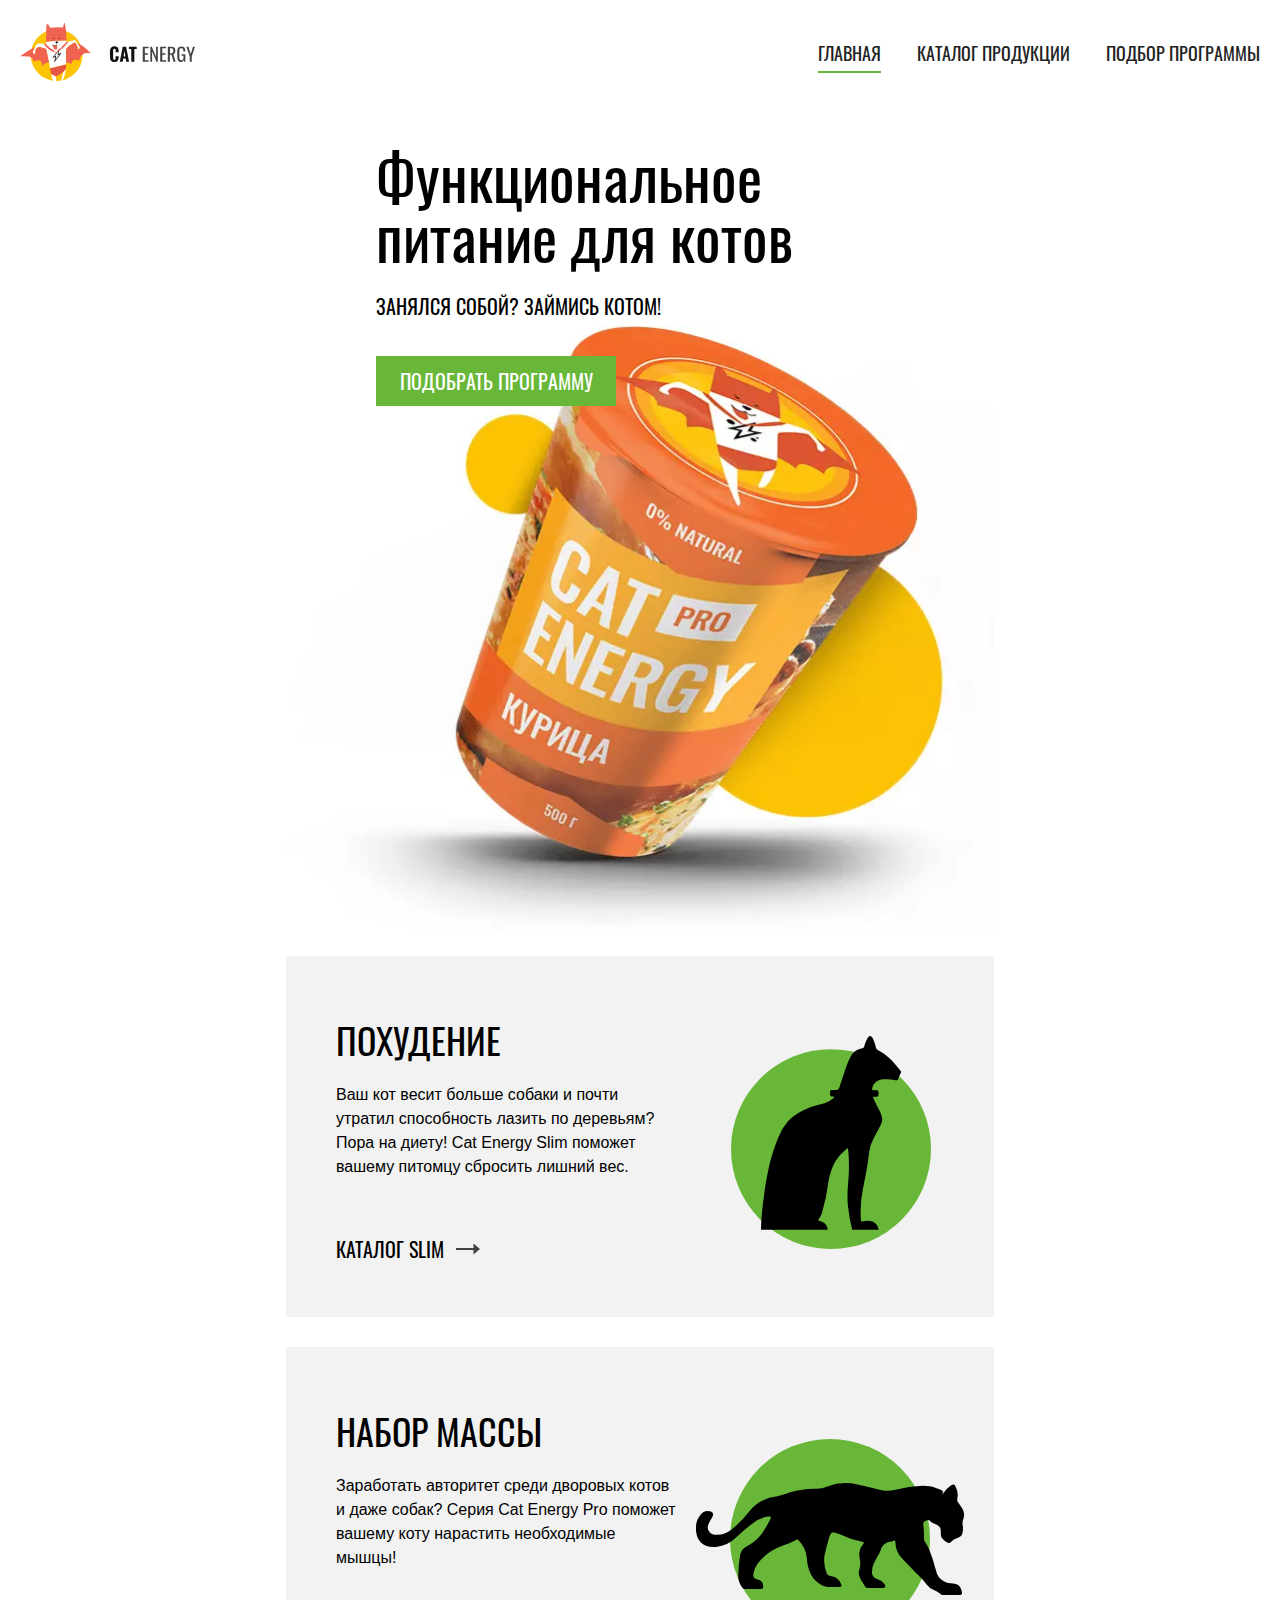
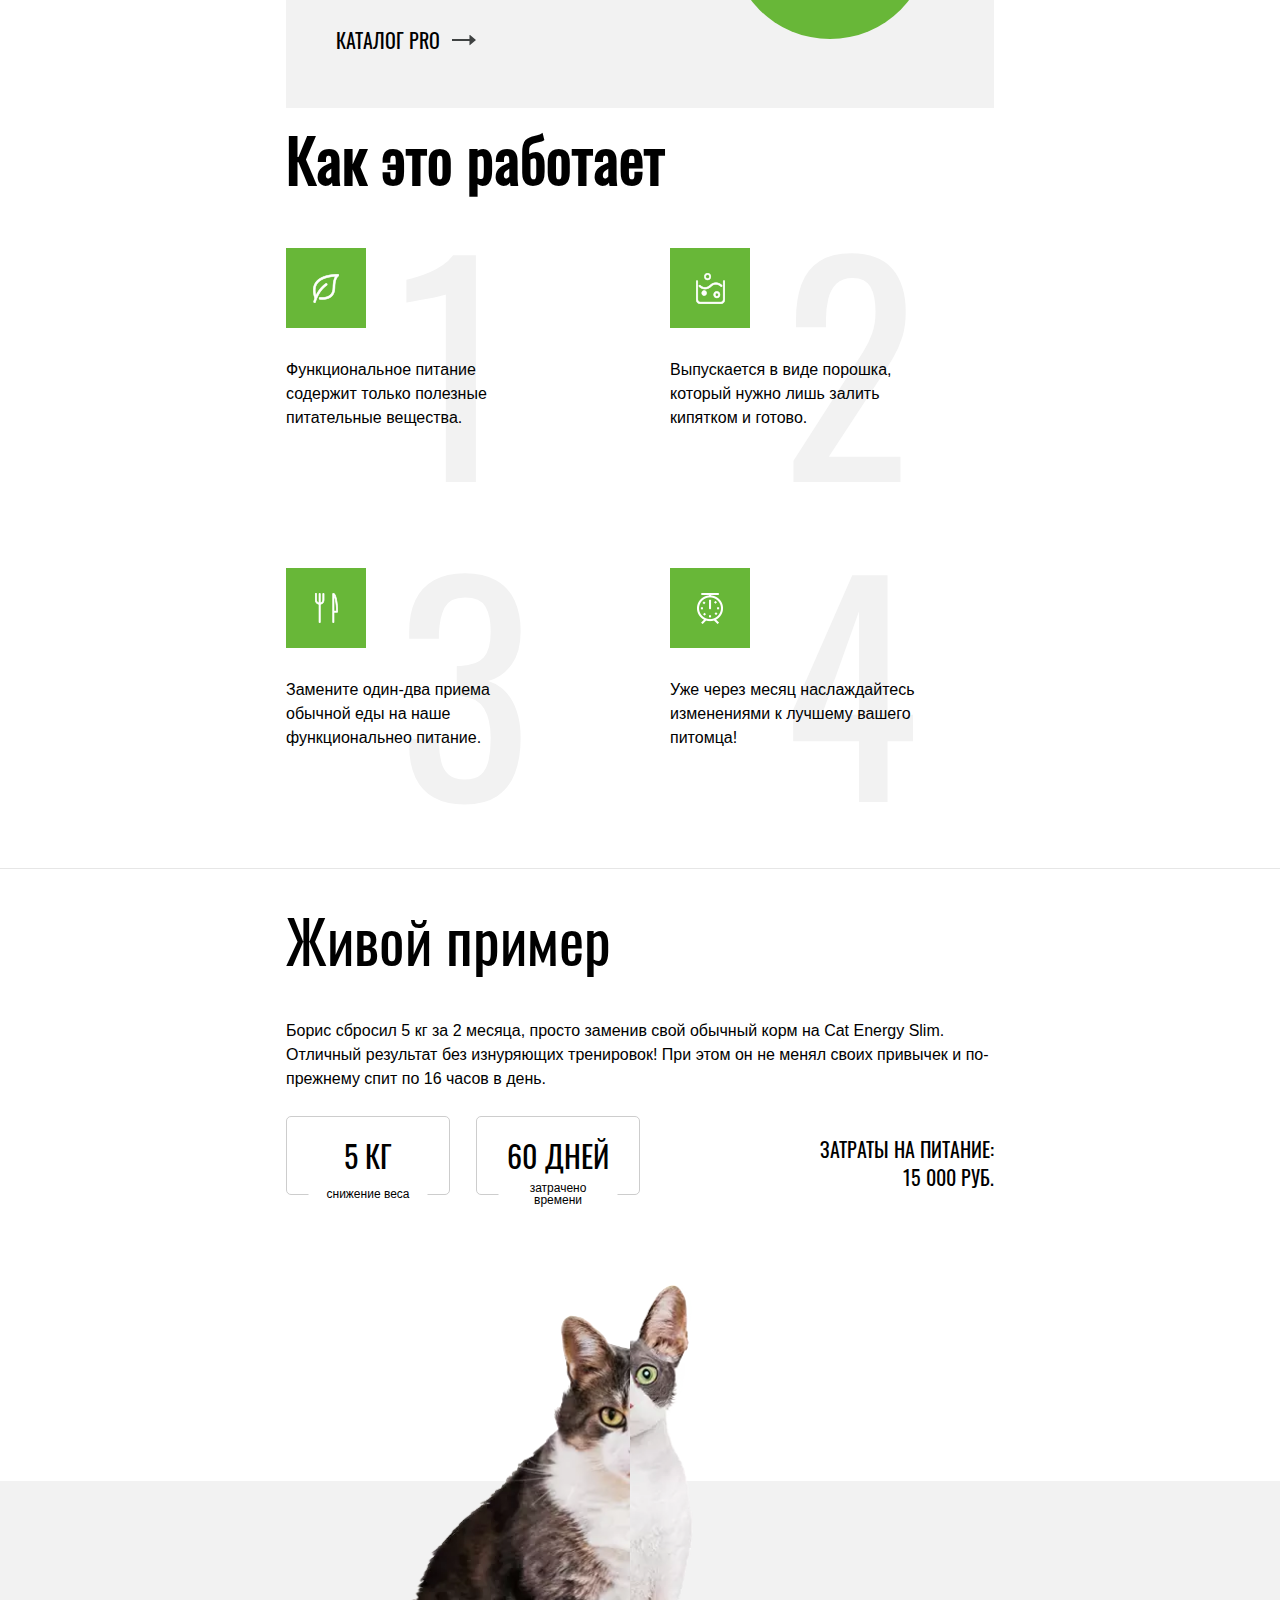
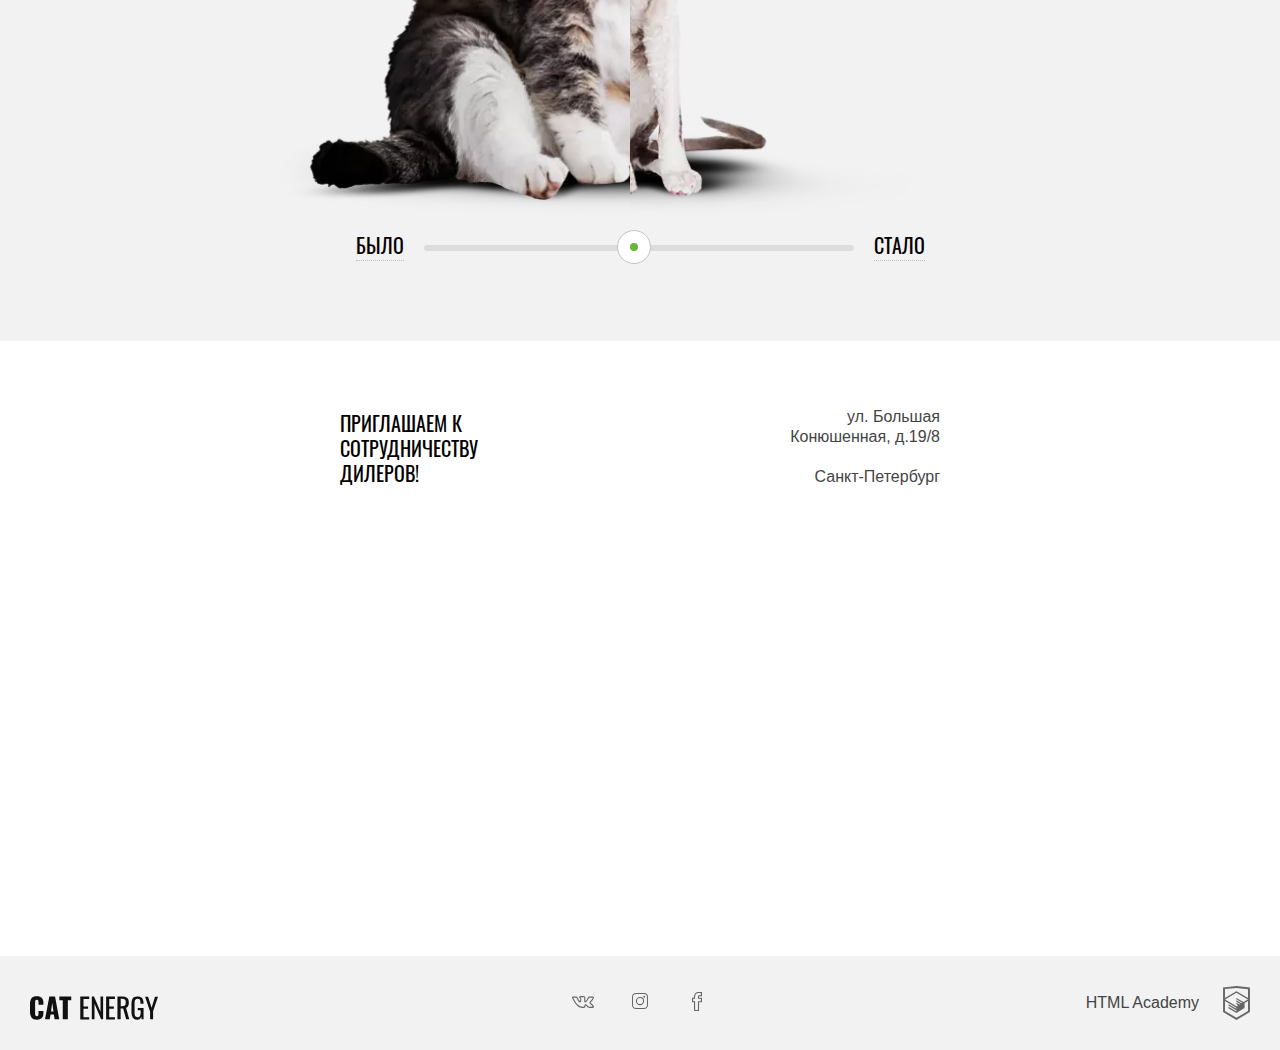
==== index.html @ d5ba8104 "Cat Energy v1.0.4" ====
<!DOCTYPE html>
<html lang="ru">
<head>
  <meta charset="UTF-8">
  <meta name="viewport" content="width=device-width, initial-scale=1.0">
  <meta http-equiv="X-UA-Compatible" content="ie=edge">
  <title>CAT ENERGY</title>
  <link rel="stylesheet" href="css/app.css">
</head>
<body>


    <!-- Header -->
    <header class="main-header main-header--no-js">

      <div class="main-header__wrapper">
          <!-- Logo -->
        <div class="main-header__head">
          <a class="main-header__logo">
              <picture>
                <source media="(min-width: 1300px)" srcset="images/logo-desktop.svg">
                <source media="(min-width: 768px)" srcset="images/logo-tablet.svg">

                <img src="images/logo-mobile.svg" alt="Логотип сайта 'Cat Energy'" class="main-header__image">
              </picture>
          </a>

          <!-- Navigation OPEN button -->
          <button class="main-header__open main-header__button">
            <span class="visually-hidden">Открыть меню</span>
          </button>

          <!-- Navigation CLOSE button -->
          <button class="main-header__close main-header__button">
            <span class="visually-hidden">Закрыть меню</span>
          </button>
        </div>


        <!-- Navigation -->
        <nav class="main-header__navigation main-navigation main-header__navigation--intro-background">

          <!-- Navigation LIST -->
          <ul class="main-navigation__list">
            <li class="main-navigation__item main-navigation__item--current">
              <a class="main-navigation__link">Главная</a>
            </li>
            <li class="main-navigation__item">
              <a href="catalog.html" class="main-navigation__link">Каталог продукции</a>
            </li>
            <li class="main-navigation__item">
              <a href="form.html" class="main-navigation__link">Подбор программы</a>
            </li>

          </ul>
        </nav>
      </div>



      <!-- Intro -->
      <section class="page-main__intro intro">
        <h2 class="intro__title">Функциональное питание для котов</h2>
        <p class="intro__slogan">Занялся собой? Займись котом!</p>

        <!-- FOOD PICTURE -->
        <p class="intro__image-container">
          <picture>
            <source type="image/webp" media = "(min-width: 1300px)"
              srcset = "images/index-can-desktop@1x.webp 1x,
                        images/index-can-desktop@2x.webp 2x">
            <source type="image/webp" media = "(min-width: 768px)"
              srcset = "images/index-can-tablet@1x.webp 1x,
                        images/index-can-tablet@2x.webp 2x">

            <source media = "(min-width: 1300px)"
              srcset = "images/index-can-desktop@1x.png 1x,
                        images/index-can-desktop@2x.png 2x">

            <source media = "(min-width: 768px)"
              srcset = "images/index-can-tablet@1x.png 1x,
                        images/index-can-tablet@2x.png 2x">

            <img src="images/index-can-mobile@1x.png" srcset = "images/index-can-mobile@2x.png 2x" alt="Коробка с кормом 'CAT ENERGY PRO (курица)'" width = "280" height = "272" class="intro__image">
          </picture>
        </p>

        <a href = "form.html" class="intro__button button">Подобрать программу</a>
      </section>
    </header>

    <main class="page-main">

      <!-- Categories -->
      <section class="categories page-main__categories">

        <div class="categories__item">
          <span class="categories__icon categories__icon--fit"></span>
          <h3 class="categories__title">Похудение</h3>
          <p class="categories__description">Ваш кот весит больше собаки и почти утратил способность лазить по деревьям? Пора на диету! Cat Energy Slim поможет вашему питомцу сбросить лишний вес.</p>
          <span class="categories__grey-line"></span>
          <button class="categories__button">Каталог Slim</button>
        </div>

        <div class="categories__item">
          <span class="categories__icon categories__icon--strong"></span>
          <h3 class="categories__title">Набор массы</h3>
          <p class="categories__description">Заработать авторитет среди дворовых котов и даже собак? Серия Cat Energy Pro поможет вашему коту нарастить необходимые мышцы!</p>
          <span class="categories__grey-line"></span>
          <button class="categories__button">Каталог Pro</button>
        </div>
      </section>

      <!-- Advantages -->
      <section class="advantages page-main__advantages">
        <h2 class="advantages__title">Как это работает</h2>
        <div class="advantages__item">
          <span class="advantages__number">1</span>
          <span class="advantages__icon advantages__icon--health"></span>
          <p class="advantages__description">Функциональное питание содержит только полезные питательные вещества.</p>
        </div>
        <div class="advantages__item">
          <span class="advantages__number">2</span>
          <span class="advantages__icon advantages__icon--ease"></span>
          <p class="advantages__description">Выпускается в виде порошка, который нужно лишь залить кипятком и готово.</p>
        </div>
        <div class="advantages__item">
          <span class="advantages__number">3</span>
          <span class="advantages__icon advantages__icon--food"></span>
          <p class="advantages__description">Замените один-два приема обычной еды на наше функциональнео питание.</p>
        </div>
        <div class="advantages__item">
          <span class="advantages__number">4</span>
          <span class="advantages__icon advantages__icon--time"></span>
          <p class="advantages__description">Уже через месяц наслаждайтесь изменениями к лучшему вашего питомца!</p>
        </div>
      </section>

      <!-- Example -->
      <section class="example page-main__example">
        <h2 class="example__title">Живой пример</h2>
        <p class="example__story">Борис сбросил 5 кг за 2 месяца, просто заменив
        свой обычный корм на Cat Energy Slim. Отличный результат без изнуряющих
        тренировок! При этом он не менял своих привычек и по-прежнему спит по 16 часов в день.</p>
        <div class="example__stats">
            <p class="example__stat">
            <span class="example__aim">5 кг</span>
            <span class="example__type">снижение <br> веса</span>
          </p>
          <p class="example__stat">
            <span class="example__aim">60 дней</span>
            <span class="example__type">затрачено времени</span>
          </p>
        </div>
        <p class="example__price">Затраты на питание: <br> <span class="example__price-value">15 000 руб.</span></p>

        <!-- BEFORE//AFTER -->
        <div class="example__slider before-after">
          <p class="before-after__image-container before-after__image-container--before">
            <picture>
              <source type="image/webp" media = "(min-width: 768px)"
                srcset = "images/before-desktop@1x.webp 1x,
                          images/before-desktop@2x.webp 2x">


              <source media = "(min-width: 768px)"
                srcset = "images/before-desktop@1x.png 1x,
                          images/before-desktop@2x.png 2x">

              <img src="images/before-mobile@1x.png" srcset = "images/before-mobile@2x.png 2x" alt="Кот до похудения" class="before-after__image" widht = "280" height = "232">
            </picture>
          </p>

          <p class="before-after__image-container before-after__image-container--after">
            <picture>
              <source type="image/webp" media = "(min-width: 768px)"
                srcset = "images/after-desktop@1x.webp 1x,
                          images/after-desktop@2x.webp 2x">


              <source media = "(min-width: 768px)"
                srcset = "images/after-desktop@1x.png 1x,
                          images/after-desktop@2x.png 2x">

              <img src="images/after-mobile@1x.png" srcset = "images/after-mobile@2x.png 2x" alt="Кот после похудения" class="before-after__image" width = "280" height = "240">
            </picture>
          </p>

          <!-- Range -->
          <div class="before-after__range">
            <span class="before-after__scale-title">Было</span>

            <div class="before-after__scale">

              <!-- mobile only -->
              <div class="before-after__bar"></div>

              <!-- desktop + tablet -->
              <div class="before-after__range-toggle"></div>
            </div>

            <span class="before-after__scale-title">Стало</span>
          </div>
        </div>

      </section>

    </main>


    <!-- Footer -->
    <footer class="main-footer">
      <!-- Contacts -->
      <section class="contacts main-footer__contacts contacts--white-bg">
        <h2 class="visually-hidden">Контакты</h2>
        <p class="contacts__slogan">Приглашаем к сотрудничеству дилеров!</p>
        <p class="contacts__address">ул. Большая Конюшенная, д.19/8
        <br><br class = "contacts__br--mobile-hidden">Санкт-Петербург </p>
      </section>

      <!-- Map -->
      <section class="map page-main__map">
        <iframe class = "map__iframe" src="https://yandex.by/map-widget/v1/-/CCQleAT2cC" width="320" height="360" frameborder="0" allowfullscreen="true" style="border: none;"></iframe>
      </section>


      <div class="main-footer__wrapper">
          <p class="main-footer__logo">
            <img src="images/footer-logo-mobile.svg" alt="Логотип сайта 'CAT ENERGY'" class="main-footer__logo-image">
          </p>

        <ul class="main-footer__social-list">
          <li class="main-footer__social-item">
            <a href="" class="main-footer__social-link" aria-label="ВКонтакте">
              <svg class = "main-footer__svg main-footer__svg--vk" viewBox="0 0 22 12"><path d="M17.55,12A2.86,2.86,0,0,1,16,11.52a7.15,7.15,0,0,1-1.31-1.17c-.32-.33-.86-.89-1.06-.89s-.35.7-.35,1.19a1.32,1.32,0,0,1-.34.92,1.59,1.59,0,0,1-.89.38H10.66a8.16,8.16,0,0,1-5.44-2.3C2.52,7.1.21,2.2.11,2A1.06,1.06,0,0,1,.22.86a1.45,1.45,0,0,1,1-.36l3,0h.08A1.92,1.92,0,0,1,5,.75a1.34,1.34,0,0,1,.45.56,18,18,0,0,0,1.09,2c1,1.52,1.39,1.87,1.54,1.95a6.54,6.54,0,0,0,.14-2.18,2.14,2.14,0,0,0-.19-1,1,1,0,0,0-.57-.22l-.53-.53c-.07-.5.47-.93.84-1.1A6.09,6.09,0,0,1,10.08,0h.52a6.68,6.68,0,0,1,1.58.15c1.25.27,1.2,1.32,1.15,2.52,0,.35,0,.76,0,1.24,0,.11,0,.23,0,.36a3.42,3.42,0,0,0,.07,1,6.77,6.77,0,0,0,1.52-1.89A13.91,13.91,0,0,0,16,1.24h0A1.14,1.14,0,0,1,17.17.52L20.3.5h.28c.72,0,1.17.22,1.34.65s.13,1.26-1.72,3.5l-.72.86a5.33,5.33,0,0,0-.91,1.22,5.32,5.32,0,0,0,.92.87,10.67,10.67,0,0,1,2.22,2.34,1.25,1.25,0,0,1,.19,1.28,1.68,1.68,0,0,1-1.38.75l-2.78,0ZM13.66,8.31c.66,0,1.23.6,1.84,1.24a6.5,6.5,0,0,0,1.1,1,1.81,1.81,0,0,0,1,.32h.08l2.79,0a1.18,1.18,0,0,0,.39-.1.57.57,0,0,0-.07-.13,10.13,10.13,0,0,0-2-2.07C18,7.78,17.52,7.4,17.47,6.8s.36-1.09,1.18-2l.71-.85a8.13,8.13,0,0,0,1.51-2.25,2.92,2.92,0,0,0-.5,0l-3.2,0c-.14,0-.18,0-.18,0A16.33,16.33,0,0,1,15.79,4c-1.39,2.14-2,2.43-2.5,2.44a.79.79,0,0,1-.42-.12c-.73-.43-.71-1.39-.68-2.1V3.9c0-.49,0-.91,0-1.28,0-1.28,0-1.29-.28-1.35a4.88,4.88,0,0,0-1.36-.12h-.51a9.09,9.09,0,0,0-1.4.08.86.86,0,0,1,.19.19,2.82,2.82,0,0,1,.44,1.67c.1,1.25,0,2.89-.74,3.28a1,1,0,0,1-.44.11c-.68,0-1.36-.68-2.51-2.49a16.6,16.6,0,0,1-1.16-2.2.2.2,0,0,0-.06-.07.73.73,0,0,0-.23-.09l-2.94,0H1.18c.43.91,2.51,5,4.78,7.17a7.13,7.13,0,0,0,4.71,2H12a.53.53,0,0,0,.2-.07s0,0,0-.08c0-.2,0-2,1.16-2.31A1.35,1.35,0,0,1,13.66,8.31Z" transform="translate(0)"/></svg>
            </a>
          </li>
          <li class="main-footer__social-item">
            <a href="" class="main-footer__social-link" aria-label="Инстаграмм">
              <svg class = "main-footer__svg main-footer__svg--insta" viewBox="0 0 16 16.01"><path d="M11.83,1A3.14,3.14,0,0,1,15,4.18v7.65A3.13,3.13,0,0,1,11.83,15H4.17A3.13,3.13,0,0,1,1,11.83V4.18A3.14,3.14,0,0,1,4.17,1h7.66m0-1H4.17A4.19,4.19,0,0,0,0,4.18v7.65A4.19,4.19,0,0,0,4.17,16h7.66A4.19,4.19,0,0,0,16,11.83V4.18A4.19,4.19,0,0,0,11.83,0Z"/><path class="cls-1" d="M8,4.93A3.08,3.08,0,1,1,4.92,8,3.08,3.08,0,0,1,8,4.93m0-1A4.13,4.13,0,1,0,12.12,8,4.13,4.13,0,0,0,8,3.88Z"/><circle class="cls-1" cx="12.27" cy="3.74" r="0.93"/></svg>
            </a>
          </li>
          <li class="main-footer__social-item">
            <a href="" class="main-footer__social-link" aria-label="Фейсбук">
              <svg class = "main-footer__svg main-footer__svg--fb" viewBox="0 0 10 19"><path d="M7.05,19H2V10.16H0V5.8H1.94A5.68,5.68,0,0,1,3.07,1.39,4.76,4.76,0,0,1,6.46,0H10V4.21H7.22A4.2,4.2,0,0,0,7,5.8H10v4.37H7.05ZM3.12,18H5.94V9.14H8.87V6.83H5.94V6.32c0-1.39,0-2.59.75-3.05l.14-.09H8.89V1H6.49a3.54,3.54,0,0,0-2.57,1c-.77.84-1,2.26-.82,4.21l.07.57H1.11V9.14h2Z"/></svg>
            </a>
          </li>
        </ul>

        <p class="main-footer__copyright">
          <a href="https://htmlacademy.ru" class="main-footer__link">
            <span class="main-footer__text-htmlacademy">HTML Academy</span>
            <span class="main-footer__logo-htmlacademy">
              <svg class = "main-footer__svg" viewBox="0 0 26.95 34.09" width = "27" height = "34"><path d="M13.62,0l-.15,0L0,1.41V26.07l13.47,8,13.43-8,.05,0V1.41ZM25,12.13,13.5,5.33v-.1l-.08,0-.09-.06v.11L1.92,12.12v-9L13.47,1.93,25,3.15v9ZM13.41,6.79,24.92,13.5l-4.48,2.64-7.09-4.22v1.41l5.9,3.52-.86.5-5-3v1.42l3.82,2.27-.78.53-3-1.79V18.2l1.85,1.09-1.8,1.08L2,13.62ZM1.92,15.13l11.42,6.79v1L5.41,18.23v1.42l8,4.8,0,1.07-8-4.74V22.2l8,4.82,0,0,8.15-4.87V17L25,15V25L13.47,31.85,1.92,25Z"/></svg>
            </span>
          </a>
        </p>
      </div>
    </footer>

  <script src="js/menu.js"></script>

</body>
</html>
---- css/app.css ----
.visually-hidden{position:absolute!important;clip:rect(1px 1px 1px 1px);clip:rect(1px,1px,1px,1px);padding:0!important;border:0!important;height:1px!important;width:1px!important;overflow:hidden}body{margin:0;padding:0}@font-face{font-family:"Oswald Medium";font-display:swap;src:url(../fonts/Oswald-Medium.woff) format("woff"),url(../fonts/Oswald-Medium.woff2) format("woff2")}@font-face{font-family:"Oswald Regular";font-display:swap;src:url(../fonts/Oswald-Regular.woff) format("woff"),url(../fonts/Oswald-Regular.woff2) format("woff2")}.active-title{display:flex;font-size:24px;line-height:24px;font-family:"Oswald Regular",Arial,sans-serif;font-weight:1;width:100%}.active-title__text{margin-right:24px}.active-title::after,.active-title::before{display:block;content:'';height:3px;width:10px;margin-top:5px;align-self:center;background-color:#68b738}.active-title::after{flex-grow:1}.active-title::before{left:-24px;position:relative;width:6.25%}@media (min-width:768px){.active-title{font-size:36px;line-height:36px}.active-title__text{margin-right:40px}.active-title::before{left:-40px;width:calc(70px + (100% - 768px)/ 2)}}@media (min-width:1300px){.active-title::before{width:calc(110px + (100% - 1440px)/ 2)}}.button{width:280px;padding:10px;border:none;font-size:14px;line-height:18px;font-family:"Oswald Regular",Arial,sans-serif;text-transform:uppercase;color:#fff;text-decoration:none;text-align:center;background-color:#68b738;cursor:pointer}.button:hover{background-color:#5eaa2f}.button:active{color:rgba(255,255,255,.3)}.button--grey{background-color:#f2f2f2;color:#444;margin-top:20px}.button--grey:hover{background-color:#ededed}.button--grey:active{background-color:#ededed;color:rgba(0,0,0,.3)}@media (min-width:768px){.button{width:240px;font-size:20px;line-height:20px;padding:15px 0}}.page-main__page-title{margin:0;margin-top:20px;margin-left:20px;font-size:36px;line-height:60px;font-family:"Oswald Regular",Arial,sans-serif;font-weight:100;color:#111}@media (min-width:768px){.page-main__page-title{display:block;font-size:60px;line-height:60px;margin-left:30px;margin-top:40px}}@media (min-width:1300px){.page-main__page-title{display:block;font-size:60px;line-height:60px;width:1220px;margin:0 auto;margin-top:40px}}.main-header{-webkit-user-select:none;-moz-user-select:none;-ms-user-select:none;user-select:none}.main-header__head{padding:23px 20px;display:grid;grid-template-columns:1fr 1fr auto;align-items:center;border-bottom:1px solid #e6e6e6}.main-header__logo{margin:0;padding:0;width:200px;height:50px;grid-column:span 2}.main-header__logo[href]{cursor:pointer}.main-header__logo[href]:hover{opacity:.6}.main-header__logo[href]:active{opacity:.3}.main-header__button{cursor:pointer;border:none;background:0 0}.main-header__close{display:none;margin-right:3px;width:18px;height:18px;background-image:url(../images/cross-icon.svg)}.main-header__open{position:relative;width:24px;height:18px;background-image:url(../images/open-icon.svg)}.main-header__navigation{grid-column:1/-1;display:none}.main-header--no-js .main-header__open{display:none}.main-header--no-js .main-header__navigation{display:grid}.main-header--active .main-header__close{display:block}.main-header--active .main-header__open{display:none}.main-header--active .main-header__navigation{display:grid}@media (min-width:768px){.main-header__wrapper{display:grid;grid-template-columns:auto 1fr;padding-right:20px;justify-content:space-between}.main-header--active .main-header__button,.main-header--no-js .main-header__button,.main-header__button{display:none}.main-header__head{grid-template-columns:1fr;border:none}.main-header__navigation{display:grid}.main-header__logo{width:175px;height:60px}.main-header__navigation{grid-column:auto}}@media (min-width:1300px){.main-header__wrapper{width:1220px;margin:0 auto;padding:40px 0}.main-header__head{padding-left:0}.main-header__logo{width:200px;height:60px}.main-header__navigation--intro-background{position:relative}.main-header__navigation--intro-background::after{z-index:-1;position:absolute;content:'';right:-40px;top:-40px;width:700px;height:680px;background-color:#68b738;background-size:100%;background-image:url(../images/index-background-desktop@1x.png)}}@media (min-width:1300px) and (-webkit-min-device-pixel-ratio:1.5),(min-width:1300px) and (min-resolution:144dpi),(min-width:1300px) and (min-resolution:1.5dppx){.main-header__navigation--intro-background::after{background-image:url(../images/index-background-desktop@2x.png)}}@media (min-width:1300px){.main-header__navigation--intro-background .main-navigation__link{font-size:20px;color:#fff}.main-header__navigation--intro-background .main-navigation__link[href]:hover{color:rgba(255,255,255,.6)}.main-header__navigation--intro-background .main-navigation__link[href]:active{color:rgba(255,255,255,.3)}.main-header__navigation--intro-background .main-navigation__item--current::after{background-color:#fff}}.main-navigation__list{margin:0;padding:0;list-style-type:none;display:grid;grid-template-rows:repeat(3,66px)}.main-navigation__item{width:100%;height:100%}.main-navigation__link{display:grid;justify-content:center;align-items:center;width:100%;height:100%;box-sizing:border-box;border-bottom:1px solid #e6e6e6;font-size:20px;font-family:"Oswald Medium",Arial,sans-serif;line-height:20px;text-transform:uppercase;text-decoration:none;color:#111}.main-navigation__link[href]:hover{color:rgba(0,0,0,.6)}.main-navigation__link[href]:active{color:rgba(0,0,0,.3)}@media (min-width:768px){.main-navigation__item{width:auto;height:auto}.main-navigation__link{width:auto;height:auto;border:none}.main-navigation__list{grid-template-columns:repeat(3,auto);grid-template-rows:auto;align-items:center;justify-content:flex-end;grid-gap:36px}.main-navigation__link{font-size:18px;line-height:24px;font-family:"Oswald Regular",Arial,sans-serif;color:#222}.main-navigation__item--current{position:relative}.main-navigation__item--current::after{content:'';left:0;right:0;position:absolute;bottom:-8px;height:2px;background-color:#68b738}}@media (min-width:1300px){.main-navigation__link{font-size:20px;color:#000}.main-navigation__link[href]:hover{color:rgba(0,0,0,.6)}.main-navigation__link[href]:active{color:rgba(0,0,0,.3)}.main-navigation__item--current::after{background-color:#68b738}}.intro{display:grid;justify-content:center;position:relative;background-image:url(../images/index-background-mobile@1x.png);background-repeat:no-repeat;background-position:top center;padding:20px}@media (-webkit-min-device-pixel-ratio:1.5),(min-resolution:144dpi),(min-resolution:1.5dppx){.intro{background-image:url(../images/index-background-mobile@2x.png);background-size:320px}}.intro::after{content:'';z-index:-1;position:absolute;left:0;top:0;width:100%;height:307px;background-color:#5eaa2f}.intro__title{margin:0;font-size:36px;line-height:36px;font-family:"Oswald Regular",Arial,sans-serif;font-weight:100;color:#fff;margin-top:20px;text-align:center}.intro__slogan{margin:0;padding:0;margin-top:20px;font-size:14px;line-height:14px;font-family:"Oswald Regular",Arial,sans-serif;font-weight:100;color:#fff;text-align:center;text-transform:uppercase}.intro__image-container{margin:0 auto;margin-top:25px;width:280px;height:272px}.intro__image{width:100%;height:100%}.intro__button{margin:0 auto;margin-top:5px}@media (min-width:768px){.intro{padding-left:90px;padding-bottom:530px;margin:0 auto;width:708px;box-sizing:border-box;background:0 0;justify-content:flex-start}.intro__title{width:430px;font-size:60px;line-height:60px;text-align:left;color:#000}.intro__slogan{margin-top:30px;font-size:20px;line-height:20px;text-align:left;color:#000}.intro::after{background:0 0}.intro__button{margin-top:40px;margin-left:0}.intro__image-container{z-index:-1;width:708px;height:610px;position:absolute;bottom:0;left:0}}@media (min-width:1300px){.intro{padding-top:80px;padding-left:80px;padding-bottom:265px;width:1220px}.intro .intro__image-container{top:0;left:500px;width:552px;height:500px}}.categories{display:grid;grid-template-columns:1fr;grid-gap:20px;margin:0 auto;margin-top:20px;width:87.5%}.categories__item{position:relative;margin:0 auto;padding:20px;width:100%;max-width:390px;box-sizing:border-box;text-align:left;background-color:#f2f2f2}.categories__title{margin:0;margin-top:10px;margin-left:70px;font-family:"Oswald Regular",Arial,sans-serif;font-weight:1;font-size:24px;line-height:37px;text-transform:uppercase}.categories__icon{position:absolute;background-repeat:no-repeat;background-position:left center}.categories__icon--fit{left:20px;top:23px;width:50px;height:53px;background-image:url(../images/pussy-icon.svg)}.categories__icon--strong{left:13px;top:24px;width:68px;height:50px;background-image:url(../images/strong-icon.svg)}.categories__description{margin:0;margin-top:25px;font-size:14px;line-height:18px;font-family:Arial,sans-serif}.categories__grey-line{display:block;margin-top:20px;width:100%;height:1px;background-color:#d9d9d9}.categories__button{position:relative;margin-top:20px;padding:0;background:0 0;border:none;font-family:"Oswald Regular",Arial,sans-serif;font-weight:1;font-size:16px;line-height:16px;text-transform:uppercase;cursor:pointer}.categories__button::after{content:'';position:absolute;right:-36px;top:50%;transform:translateY(-50%);width:36px;height:11px;background-position:right;background-repeat:no-repeat;background-image:url(../images/right-arrow.svg)}@media (min-width:768px){.categories{grid-gap:30px}.categories__item{padding:55px 50px;width:708px;max-width:none}.categories__title{margin-left:0;font-size:36px}.categories__description{display:block;width:340px;font-size:16px;line-height:24px}.categories__grey-line{display:none}.categories__button{margin-top:60px;font-size:20px;line-height:20px}.categories__icon--fit{top:80px;left:445px;width:200px;height:214px}.categories__icon--strong{top:92px;left:410px;width:269px;height:200px}}@media (min-width:1300px){.categories{width:1220px;grid-template-columns:repeat(2,570px);grid-gap:80px;margin:0 auto}.categories__item{width:100%}.categories__title{margin-top:20px;margin-left:164px}.categories__description{width:auto;margin-top:70px}.categories__icon--fit{top:40px;left:52px;height:106px;width:100px}.categories__icon--strong{left:34px;top:48px;width:134px;height:100px}.categories__button{margin-top:30px}}.advantages{margin:0 auto;margin-top:20px;width:87.5%;display:grid;grid-gap:20px;justify-content:center;grid-template-columns:repeat(auto-fill,minmax(280px,auto))}.advantages__title{margin:0;width:280px;grid-column:1/-1;font-size:36px;line-height:60px;font-family:"Oswald Regular",Arial,sans-serif;text-align:left}.advantages__item{position:relative;padding-left:80px;display:block;width:280px;box-sizing:border-box}.advantages__icon{position:absolute;top:0;left:0;width:60px;height:60px;background-color:#68b738;background-repeat:no-repeat;background-position:center}.advantages__icon--health{background-image:url(../images/advantage-health@1x.png);background-size:26px}@media (-webkit-min-device-pixel-ratio:1.5),(min-resolution:144dpi),(min-resolution:1.5dppx){.advantages__icon--health{background-image:url(../images/advantage-health@2x.png)}}.advantages__icon--food{background-image:url(../images/advantage-food@1x.png);background-size:23px}@media (-webkit-min-device-pixel-ratio:1.5),(min-resolution:144dpi),(min-resolution:1.5dppx){.advantages__icon--food{background-image:url(../images/advantage-food@2x.png)}}.advantages__icon--ease{background-image:url(../images/advantage-ease@1x.png);background-size:29px}@media (-webkit-min-device-pixel-ratio:1.5),(min-resolution:144dpi),(min-resolution:1.5dppx){.advantages__icon--ease{background-image:url(../images/advantage-ease@2x.png)}}.advantages__icon--time{background-image:url(../images/advantage-time@1x.png);background-size:26px}@media (-webkit-min-device-pixel-ratio:1.5),(min-resolution:144dpi),(min-resolution:1.5dppx){.advantages__icon--time{background-image:url(../images/advantage-time@2x.png)}}.advantages__number{display:none}.advantages__description{margin:0;min-height:60px;font-family:Arial,sans-serif;font-size:14px;line-height:18px}@media (min-width:768px){.advantages{width:708px;justify-content:space-between;grid-gap:60px}.advantages__title{width:auto;font-size:60px;line-height:60px}.advantages__item{width:324px;padding-left:0;padding-top:100px;min-height:260px}.advantages__icon{width:80px;height:80px}.advantages__number{z-index:-1;display:block;position:absolute;top:-100px;left:50%;transform:translateX(-50px);font-size:280px;font-family:"Oswald Regular",Arial,sans-serif;color:#f2f2f2}.advantages__description{margin-top:10px;width:250px;font-size:16px;line-height:24px}}@media (min-width:1300px){.advantages{width:1220px;margin-top:60px;grid-template-columns:repeat(4,245px)}.advantages__item{width:100%}.advantages__number{transform:translateX(-10px)}}.example{width:100%;margin-top:40px;padding:0 20px;box-sizing:border-box;padding-bottom:40px;display:grid;grid-template-columns:minmax(280px,400px);justify-content:center;background-color:#f2f2f2}.example__title{grid-column:1/-1;margin:0;margin-top:20px;font-size:36px;line-height:60px;font-family:"Oswald Regular",Arial,sans-serif;font-weight:1}.example__story{grid-column:1/-1;margin:0;margin-top:20px;font-size:14px;line-height:18px;font-family:Arial,sans-serif}.example__stat{margin:0;position:relative;margin-top:25px;margin-bottom:30px;width:124px;border:1px solid #cdcdcd;border-radius:5px}.example__stats{display:flex;justify-content:space-between}.example__aim{display:block;padding:15px 0;font-size:24px;line-height:24px;font-family:"Oswald Regular",Arial,sans-serif;font-weight:1;text-align:center;text-transform:uppercase}.example__type{position:absolute;transform:translateX(-50%) translateY(50%);margin-left:50%;bottom:-5px;padding:0 15px;font-size:12px;line-height:12px;font-family:Arial,sans-serif;text-align:center;background-color:#f2f2f2}.example__price{margin:0;margin-top:10px;font-size:14px;line-height:20px;font-family:"Oswald Regular",Arial,sans-serif;text-align:center;text-transform:uppercase}.example__price br{display:none}.example__slider{margin-top:40px;justify-self:center}@media (min-width:768px){.example{position:relative;grid-template-columns:repeat(2,354px);background:0 0;border-top:1px solid #e6e6e6}.example::after{z-index:-1;content:'';position:absolute;bottom:0;height:460px;width:100%;background-color:#f2f2f2}.example__title{margin-top:40px;font-size:60px;line-height:60px}.example__story{margin-top:50px;font-size:16px;line-height:24px}.example__stat{width:162px}.example__aim{padding:20px 0;font-size:30px;line-height:37px}.example__type{padding:0 9px;box-sizing:border-box;width:119px;bottom:0;word-break:keep-all;background-color:#fff}.example__type br{display:none}.example__price{align-self:center;font-size:20px;line-height:28px;text-align:right}.example__price br{display:block}}@media (min-width:1300px){.example{border-top:none;padding-bottom:60px;width:100%;grid-template-columns:610px 610px;justify-content:center}.example__title{grid-column:1/2}.example__story{margin-top:110px;width:480px;grid-column:1/2;color:#444}.example__stats{margin-top:60px;grid-column:1/2;width:370px;color:#444}.example__price{grid-column:1/2;text-align:left;align-self:start}.example__price br{display:none}.example__type{background-color:#f2f2f2}.example__price-value{margin-left:65px}}.before-after{position:relative;padding-top:250px;width:280px;padding-bottom:40px;grid-column:1/-1;box-sizing:border-box}.before-after__image-container{position:absolute;top:0;left:0;margin:0;width:100%}.before-after__image-container--before{clip:rect(0,140px,400px,0)}.before-after__image-container--after{clip:rect(0,280px,400px,140px)}.before-after__image{width:100%}.before-after__range{margin-top:30px;width:100%;display:-ms-flex;display:flex;justify-content:center;align-items:center}.before-after__scale{width:84px;height:14px;padding:3px 5px;border:1px solid #c2c2c2;border-radius:50px;box-sizing:border-box;background-color:#fff;margin:0 20px}.before-after__bar{width:50%;height:100%;border-radius:50px;background-color:#68b738}.before-after__range-toggle{display:none}.before-after__scale-title{font-size:16px;line-height:20px;font-family:"Oswald Regular",Arial,sans-serif;font-weight:1;text-transform:uppercase}@media (min-width:768px){.before-after{width:100%;padding-top:520px;margin-top:60px}.before-after__image-container{left:50%;transform:translateX(-50%)}.before-after__image-container--after{clip:rect(0,720px,1000px,270px);width:560px}.before-after__image-container--before{top:30px;margin-left:-30px;width:680px;clip:rect(0,360px,1000px,0)}.before-after__image{height:100%;max-height:none}.before-after__scale{position:relative;width:430px;height:6px;border:none;background-color:#dcdcdc}.before-after__bar{display:none}.before-after__scale-title{font-size:20px;line-height:20px;padding-bottom:5px;border-bottom:1px dotted #bebebe}.before-after__range-toggle{display:block;position:absolute;left:45%;top:-15px;border-radius:50%;box-sizing:border-box;width:34px;height:34px;border:1px solid #c2c2c2;background-color:#fff;cursor:pointer}.before-after__range-toggle:hover{box-shadow:0 3px 3px 0 rgba(0,0,0,.3)}.before-after__range-toggle:active{box-shadow:0 3px 3px 0 rgba(0,0,0,.3);border-color:#68b738}.before-after__range-toggle::after{position:absolute;content:'';left:50%;top:50%;transform:translate(-50%,-50%);width:8px;height:8px;border-radius:50%;background-color:#68b738}}@media (min-width:1300px){.before-after{margin-top:0;grid-column:2/3;grid-row:1/span 4;padding-bottom:0}.before-after__range{margin-top:20px}}.contacts{padding:20px;display:grid;grid-template-columns:repeat(2,1fr);justify-content:center;box-sizing:border-box;background-color:#f2f2f2}.contacts--white-bg{background-color:#fff}.contacts__slogan{display:block;width:150px;font-size:16px;line-height:20px;font-family:"Oswald Regular",Arial,sans-serif;font-weight:100;text-transform:uppercase}.contacts__address{font-size:14px;line-height:20px;font-family:Arial,sans-serif;text-align:left;color:#444}@media (max-width:767px){.contacts__br--mobile-hidden{display:none}}@media (min-width:768px){.contacts{padding:50px 70px}.contacts__slogan{margin-right:150px;justify-self:flex-end;font-size:20px;line-height:25px}.contacts__address{font-size:16px;width:150px;text-align:right;margin-left:150px;justify-self:start}}@media (min-width:1300px){.contacts{position:absolute;box-shadow:0 0 9px 0 rgba(0,0,0,.3);top:90px;left:10%;width:570px;grid-gap:80px;background-color:#fff}.contacts__slogan{margin:0}.contacts__address{margin:0}}.map{height:360px;width:100%}.map__iframe{width:100%;height:100%}@media (min-width:768px){.map{height:400px}}.main-footer{position:relative}.main-footer__wrapper{display:grid;grid-template-columns:280px;width:100%;box-sizing:border-box;justify-content:center;background-color:#f2f2f2}.main-footer__logo{margin:0;padding-top:40px;padding-bottom:30px;display:grid;justify-content:center;border-bottom:1px solid #d9d9d9}.main-footer__logo-image{width:128px;height:24px}.main-footer__social-list{margin:0;padding:20px 0;list-style-type:none;display:grid;grid-gap:29px;grid-template-columns:repeat(3,28px);justify-content:center;border-bottom:1px solid #d9d9d9}.main-footer__social-item{display:-ms-flex;display:flex;justify-content:center;align-items:center;width:28px;height:28px}.main-footer__svg{fill:#666}.main-footer__svg:hover{fill:#68b738}.main-footer__svg:active{fill:#68b738;opacity:.3}.main-footer__svg--insta{width:16px;height:16px}.main-footer__svg--vk{width:22px;height:12px}.main-footer__svg--fb{width:10px;height:19px}.main-footer__copyright{margin:0;padding:20px 0}.main-footer__link{display:grid;grid-template-columns:1fr 1fr;align-items:center;text-decoration:none}.main-footer__link:hover .main-footer__svg{fill:#68b738}.main-footer__link:active{opacity:.3}.main-footer__link:active .main-footer__svg{fill:#68b738}.main-footer__text-htmlacademy{font-family:Arial,sans-serif;font-size:16px;line-height:16px;color:#444}.main-footer__logo-htmlacademy{width:27px;height:34px;justify-self:end}@media (min-width:768px){.main-footer__wrapper{padding:0 30px;align-items:center;grid-template-columns:repeat(3,minmax(236px,407px))}.main-footer__logo{justify-content:flex-start;border:none}.main-footer__social-list{border:none}.main-footer__link{grid-template-columns:1fr auto;grid-gap:24px;justify-items:end}}@media (min-width:1300px){.main-footer__wrapper{padding:0 110px}}.catalog{display:grid;grid-template-columns:1fr}.catalog__title{margin:0;padding:20px 0;border-bottom:1px solid #ededed;display:grid;grid-template-columns:87.5%;justify-content:center;font-size:36px;line-height:60px;font-family:"Oswald Regular",Arial,sans-serif;font-weight:100}.catalog__list{margin:0;padding:0;list-style-type:none;display:grid;grid-template-columns:1fr}.catalog__item{padding-bottom:25px;border-bottom:1px solid #ededed;width:100%;display:grid;grid-template-columns:repeat(2,140px);justify-content:center}.catalog__item--show{align-items:center;display:-ms-flex;display:flex;flex-direction:column}.catalog__item--show .catalog__name{margin:0;margin-top:20px;width:100%;text-align:center}.catalog__description{margin:0;margin-top:15px;font-size:12px;line-height:16px;font-family:Arial,sans-serif;color:#444;text-align:center}.catalog__name{margin:20px 0;width:80px;font-size:16px;line-height:20px;text-transform:uppercase;font-family:"Oswald Regular",Arial,sans-serif;font-weight:100;text-align:left}.catalog__image-container{margin:0;height:145px;width:140px;grid-row:span 2}.catalog__image{width:100%;height:100%}.catalog__button{grid-column:1/span 2}.catalog__button--show{margin:25px;margin-bottom:0;position:relative;width:30px;height:30px;background:0 0;border:none;cursor:pointer}.catalog__button--show::after,.catalog__button--show::before{left:0;position:absolute;content:'';height:2px;width:100%;background-color:#d3d3d3}.catalog__button--show::after{transform:rotate(90deg)}.catalog__table{font-size:12px;line-height:16px;font-family:Arial,sans-serif}.catalog__row{margin-left:-4px;display:-ms-flex;display:flex;justify-content:space-between}@media (min-width:768px){.catalog__title{border:none;font-size:60px}.catalog__list{width:708px;margin:0 auto;grid-template-columns:repeat(2,324px);grid-gap:60px}.catalog__item{padding-top:1px;position:relative;margin-top:80px;display:flex;flex-direction:column;grid-template-columns:1fr;width:324px;border:none;background-color:#f2f2f2}.catalog__item--show{background-color:#fff;border:1px solid #e6e6e6;justify-content:flex-start}.catalog__item--show .catalog__name{margin-top:50px;width:140px}.catalog__item--show .button--grey{margin-top:auto}.catalog__description{width:180px;font-size:16px}.catalog__name{font-size:20px;margin:0 auto;grid-column:auto;margin-top:160px;margin-bottom:10px;width:140px;text-align:center}.catalog__image-container{position:absolute;display:flex;justify-content:center;align-items:flex-end;left:50%;transform:translateX(-50%);top:-80px;width:195px;height:208px}.catalog__image{width:auto;height:auto}.catalog__button{margin:0 auto;margin-top:20px;padding:0;width:250px;height:40px;grid-column:auto;align-self:flex-end}.catalog__button--show{margin-top:50px;width:60px;height:60px}.catalog__table{width:250px;margin:0 auto}.catalog__row{padding:5px 0;border-bottom:1px solid #cdcdcd}}@media (min-width:1300px){.catalog__list{margin-top:60px;width:1220px;grid-template-columns:repeat(4,245px);justify-content:space-between}.catalog__item{width:100%}.catalog__button{width:175px}.catalog__table{width:170px;font-size:16px}.catalog__title{display:block;margin:0 auto;width:1220px}}.additional{padding-bottom:40px}.additional__list{width:87.5%;margin:0 auto;padding:0;list-style-type:none}.additional__item{box-sizing:border-box;border-top:1px solid #cdcdcd;border-bottom:1px solid #cdcdcd;padding-bottom:18px;margin-bottom:-1px;width:100%;display:grid;grid-template-columns:repeat(2,1fr)}.additional__name{margin:0;margin-top:15px;font-size:16px;line-height:16px;font-weight:100;font-family:"Oswald Regular",Arial,sans-serif;color:#222;text-transform:uppercase}.additional__amount{margin:0;margin-top:15px;grid-column:1;font-size:14px;line-height:14px;font-family:Arial,sans-serif;color:#444}.additional__price{margin:0;margin-top:15px;font-size:14px;line-height:14px;font-family:Arial,sans-serif;color:#444;text-align:right}.additional__button{margin-top:15px;grid-column:1/3;width:100%}.additional__bonus{position:relative;margin:0 auto;margin-top:40px;width:87.5%;height:290px;box-sizing:border-box;border-top:1px solid transparent;background-color:#68b738;background-repeat:no-repeat;background-position:center;color:#fff;text-align:center;background-image:url(../images/gift-photo-mobile@1x.jpg)}@media (-webkit-min-device-pixel-ratio:1.5),(min-resolution:144dpi),(min-resolution:1.5dppx){.additional__bonus{background-image:url(../images/gift-photo-mobile@2x.jpg)}}.additional__bonus::after{position:absolute;content:'';left:50%;transform:translateX(-50%);top:64px;width:57px;height:62px;background-repeat:no-repeat;background-image:url(../images/gift.svg)}.additional__text{margin:0 auto;margin-top:185px;width:180px;font-size:16px;line-height:20px;font-family:Arial,sans-serif;text-align:center}@media (min-width:768px){.additional__bonus{width:708px;height:200px;background-image:url(../images/gift-photo-tablet@1x.jpg)}}@media (min-width:768px) and (-webkit-min-device-pixel-ratio:1.5),(min-width:768px) and (min-resolution:144dpi),(min-width:768px) and (min-resolution:1.5dppx){.additional__bonus{background-image:url(../images/gift-photo-tablet@2x.jpg)}}@media (min-width:768px){.additional__bonus::after{left:90px;top:65px}.additional__text{margin:0;margin-top:70px;margin-left:420px;text-align:left}.additional__list{width:708px}.additional__item{grid-template-columns:auto 1fr 95px;align-items:center;padding:25px 35px;border:1px solid #cdcdcd}.additional__amount{text-align:right;margin:0;font-size:16px;line-height:20px;grid-column:auto}.additional__price{margin:0;font-size:16px;line-height:20px}.additional__name{margin:0;line-height:20px}.additional__button{grid-column:1/4;margin-top:25px}.additional__button{padding:0;font-size:16px;height:40px;align-items:center}}@media (min-width:1300px){.additional{padding-bottom:90px;display:-ms-flex;display:flex;flex-wrap:wrap}.additional__list{width:895px;margin-left:auto;margin-right:0}.additional__item{border-left:none;border-right:none;padding:15px 0;grid-template-columns:1fr 245px 80px 245px}.additional__button{margin:0;grid-column:auto}.additional__amount{text-align:left}.additional__price{text-align:left}.additional__name{font-size:20px}.additional__bonus{margin:0;height:285px;width:245px;margin-left:80px;margin-right:auto;background-color:#68b738;background-image:url(../images/gift-photo-desktop@1x.jpg)}}@media (min-width:1300px) and (-webkit-min-device-pixel-ratio:1.5),(min-width:1300px) and (min-resolution:144dpi),(min-width:1300px) and (min-resolution:1.5dppx){.additional__bonus{background-image:url(../images/gift-photo-desktop@2x.jpg)}}@media (min-width:1300px){.additional__bonus::after{top:65px;left:50%;transform:translateX(-50%)}.additional__text{margin:0 auto;margin-top:180px;text-align:center}}.program{display:grid;margin-top:25px;padding-bottom:20px;align-items:flex-start}.program__title{margin:0;margin-left:20px;margin-bottom:30px;font-size:14px;line-height:18px;font-family:"Oswald Regular",Arial,sans-serif;font-weight:100;color:#111;text-transform:uppercase}.program__fieldset{padding:0;display:grid;grid-gap:14px;border:none;box-sizing:border-box;margin-top:20px}.program__fieldset--with-borders{padding:20px 0;border-top:1px solid #ededed;border-bottom:1px solid #ededed}.program__label{margin:0 20px;position:relative;display:flex;align-items:center;font-size:16px;line-height:18px;font-family:"Oswald Regular",Arial,sans-serif;text-transform:uppercase;color:#222;-webkit-user-select:none;-moz-user-select:none;-ms-user-select:none;user-select:none}.program__label--radio:hover>.program__radio-indicator{border-color:#969696}.program__label--radio:active{opacity:.3}.program__label--checkbox:hover>.program__checkbox-indicator{border-color:#969696}.program__label--checkbox:active{opacity:.3}.program__icon{position:absolute;right:1px;width:50px;height:44px;display:flex;justify-content:center;align-items:center;background-color:#fff}.program__radio-indicator{display:block;position:relative;margin-right:16px;left:0;top:50%;transform:translateY(-50%);box-sizing:border-box;width:30px;height:30px;border:1px solid #cfcfcf;border-radius:50%}.program__radio-indicator::after{content:'';position:absolute;left:50%;top:50%;margin-top:-6px;margin-left:-6px;width:12px;height:12px;background-color:#68b738;border-radius:50%;opacity:0;transition:all .1s ease;transform:scale(.3)}.program__radio:checked+.program__radio-indicator::after{opacity:1;transition:all .2s ease;transform:scale(1)}.program__checkbox-indicator{position:relative;margin-right:16px;width:30px;height:30px;box-sizing:border-box;border:1px solid #cfcfcf}.program__checkbox:checked+.program__checkbox-indicator{background-size:21px;background-image:url(../images/tick.svg);background-position:center;background-repeat:no-repeat}.program__checkbox:focus+.program__checkbox-indicator{border-color:#969696}.program__radio:focus+.program__radio-indicator{border-color:#969696}.program__input{margin-left:15px;padding:13px 15px;box-sizing:border-box;flex-grow:1;width:50px;height:46px;border:1px solid #e6e6e6;font-size:16px;line-height:18px;text-transform:uppercase;font-family:"Oswald Regular",Arial,sans-serif;color:#444}.program__input:valid:hover{border-color:#969696}.program__input:focus{border-color:#444}.program__input:invalid{border-color:#ff8282}.program__input:valid{border-color:#e6e6e6}.program__input::-moz-placeholder{font-size:16px;line-height:18px;text-transform:uppercase;font-family:"Oswald Regular",Arial,sans-serif;color:#444;opacity:1}.program__input:-ms-input-placeholder{font-size:16px;line-height:18px;text-transform:uppercase;font-family:"Oswald Regular",Arial,sans-serif;color:#444;opacity:1}.program__input::-ms-input-placeholder{font-size:16px;line-height:18px;text-transform:uppercase;font-family:"Oswald Regular",Arial,sans-serif;color:#444;opacity:1}.program__input::placeholder{font-size:16px;line-height:18px;text-transform:uppercase;font-family:"Oswald Regular",Arial,sans-serif;color:#444;opacity:1}.program__input[type=email],.program__input[type=tel]{padding-right:51px}.program__input[type=email]:focus+.program__icon,.program__input[type=tel]:focus+.program__icon{fill:#68b738}.program__input[type=email]:invalid+.program__icon,.program__input[type=tel]:invalid+.program__icon{fill:#ff8282}.program__textarea{padding:13px 15px;margin:0 20px;box-sizing:border-box;flex-grow:1;box-sizing:border-box;height:150px;resize:none;border:1px solid #e6e6e6;font-size:16px;line-height:18px;text-transform:uppercase;font-family:"Oswald Regular",Arial,sans-serif;color:#444}.program__textarea::-moz-placeholder{font-size:16px;line-height:18px;text-transform:uppercase;font-family:"Oswald Regular",Arial,sans-serif;color:#444;opacity:1}.program__textarea:-ms-input-placeholder{font-size:16px;line-height:18px;text-transform:uppercase;font-family:"Oswald Regular",Arial,sans-serif;color:#444;opacity:1}.program__textarea::-ms-input-placeholder{font-size:16px;line-height:18px;text-transform:uppercase;font-family:"Oswald Regular",Arial,sans-serif;color:#444;opacity:1}.program__textarea::placeholder{font-size:16px;line-height:18px;text-transform:uppercase;font-family:"Oswald Regular",Arial,sans-serif;color:#444;opacity:1}.program__textarea:hover{border-color:#969696}.program__textarea:focus{border-color:#444}.program__button{margin:0 auto;margin-top:20px}.program__clarification{display:block;width:100%;margin-top:20px;font-size:14px;line-height:16px;font-family:Arial,sans-serif;color:#444;text-align:center}.program__wrapper{display:grid;grid-gap:14px}.program__wrapper-grid{display:grid;grid-gap:14px}@media (min-width:768px){.program{margin-top:40px;padding-bottom:80px;grid-template-columns:repeat(2,1fr)}.program>*{grid-column:1/3}.program__title{margin:0 auto;padding-right:280px;margin-top:40px;font-size:20px;line-height:30px;text-transform:uppercase;width:350px}.program__fieldset{grid-gap:20px;margin-top:70px}.program__fieldset--with-borders{width:630px;margin-left:auto;margin-right:auto;padding:25px;border:1px solid #ededed}.program__label{width:630px;margin:0 auto}.program__label--checkbox{width:315px}.program .active-title br{display:none}.program__textarea{width:630px;height:180px;margin:0 auto}.program__wrapper{margin:0 auto;display:grid;width:630px;grid-template-columns:repeat(2,315px);grid-gap:30px}.program__button{justify-self:end;margin-right:35px;margin-top:50px;grid-column:auto;width:280px}.program__clarification{display:-ms-flex;display:flex;align-items:center;justify-content:flex-start;margin-left:30px;margin-top:65px;width:auto;font-size:16px;grid-column:auto}.program__wrapper-grid{grid-gap:20px}}@media (min-width:1300px){.program{padding-bottom:90px;grid-column-gap:60px}.program__title{padding-right:870px}.program__fieldset--half-width{width:570px;box-sizing:border-box;grid-column:auto;margin-right:30px;justify-self:end}.program__fieldset--half-width .program__label{width:100%}.program__fieldset--right{margin-right:auto;margin-left:30px}.program__label--icon{width:570px}.program__wrapper-grid{grid-template-columns:570px 570px;grid-gap:60px;justify-content:center}.program__textarea{width:1220px}.program__wrapper{grid-gap:0;grid-template-columns:repeat(4,285px);justify-content:center}.program__button{width:570px}}
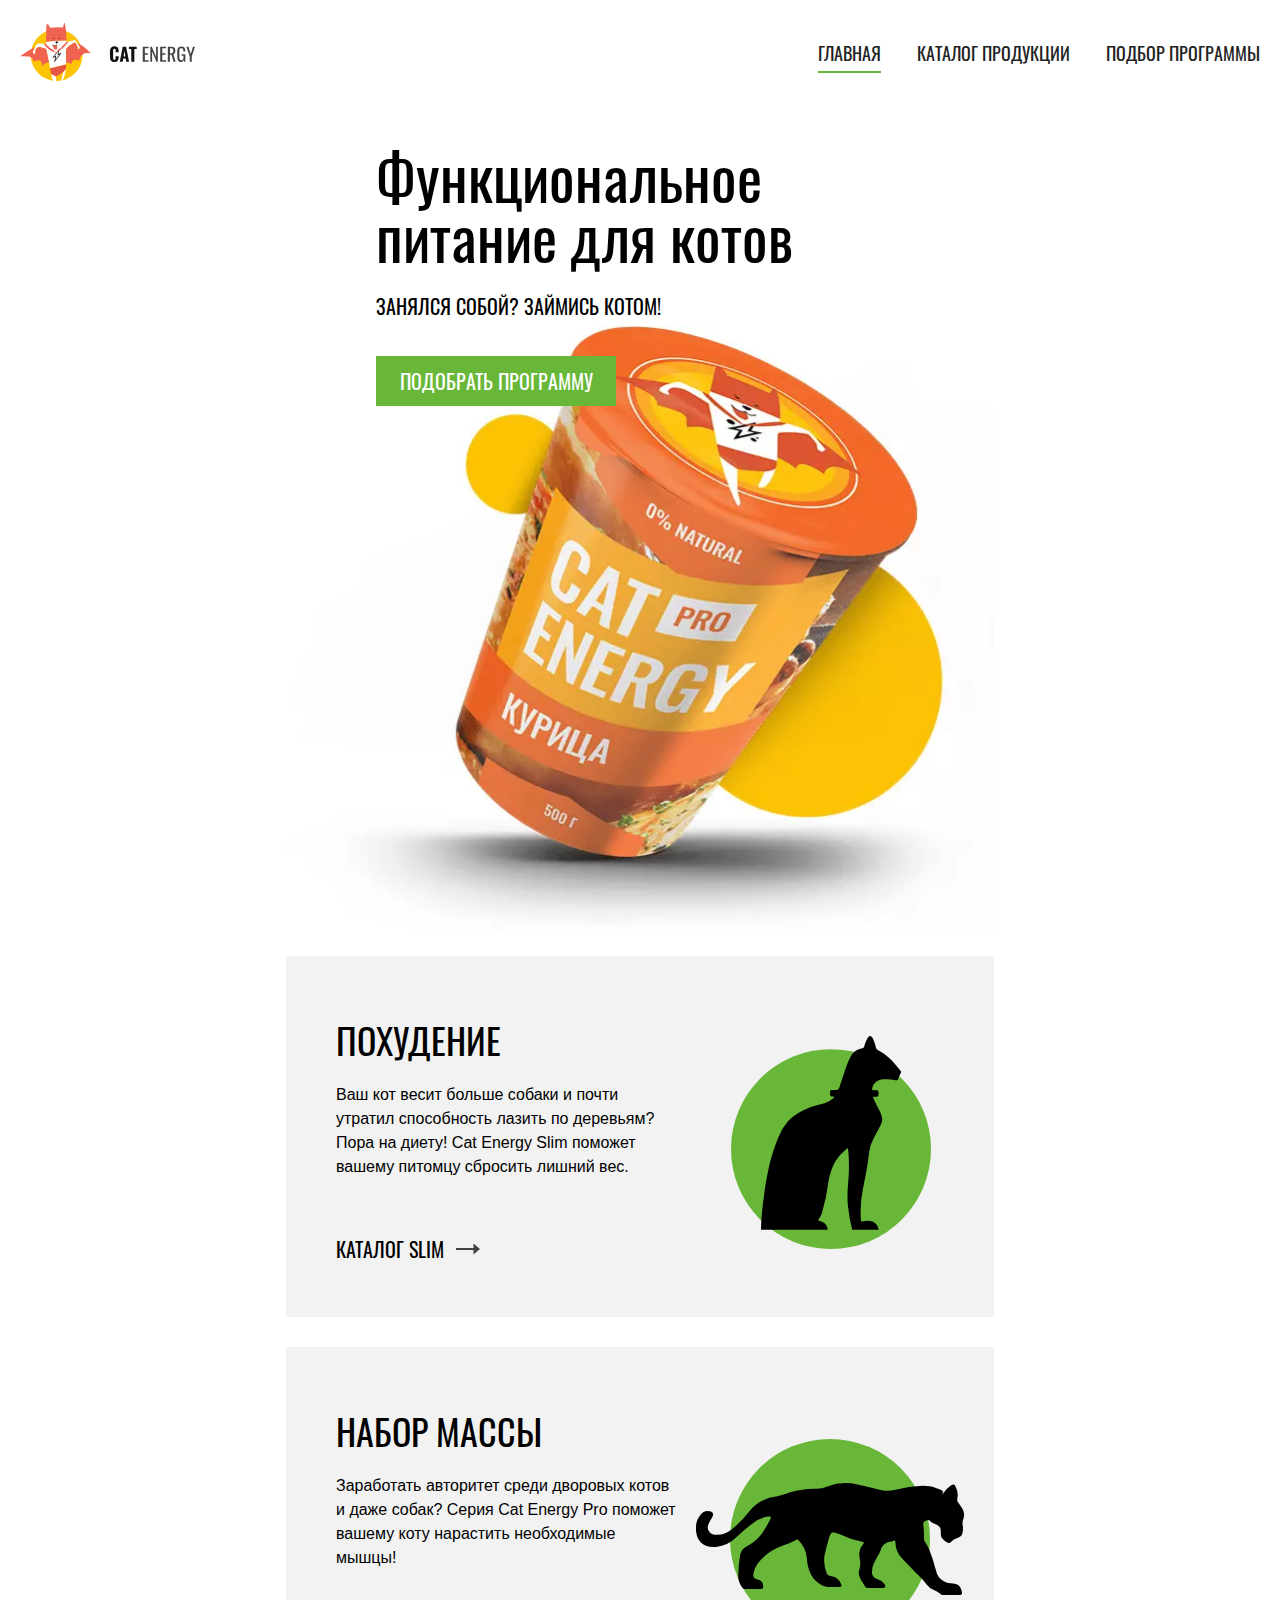
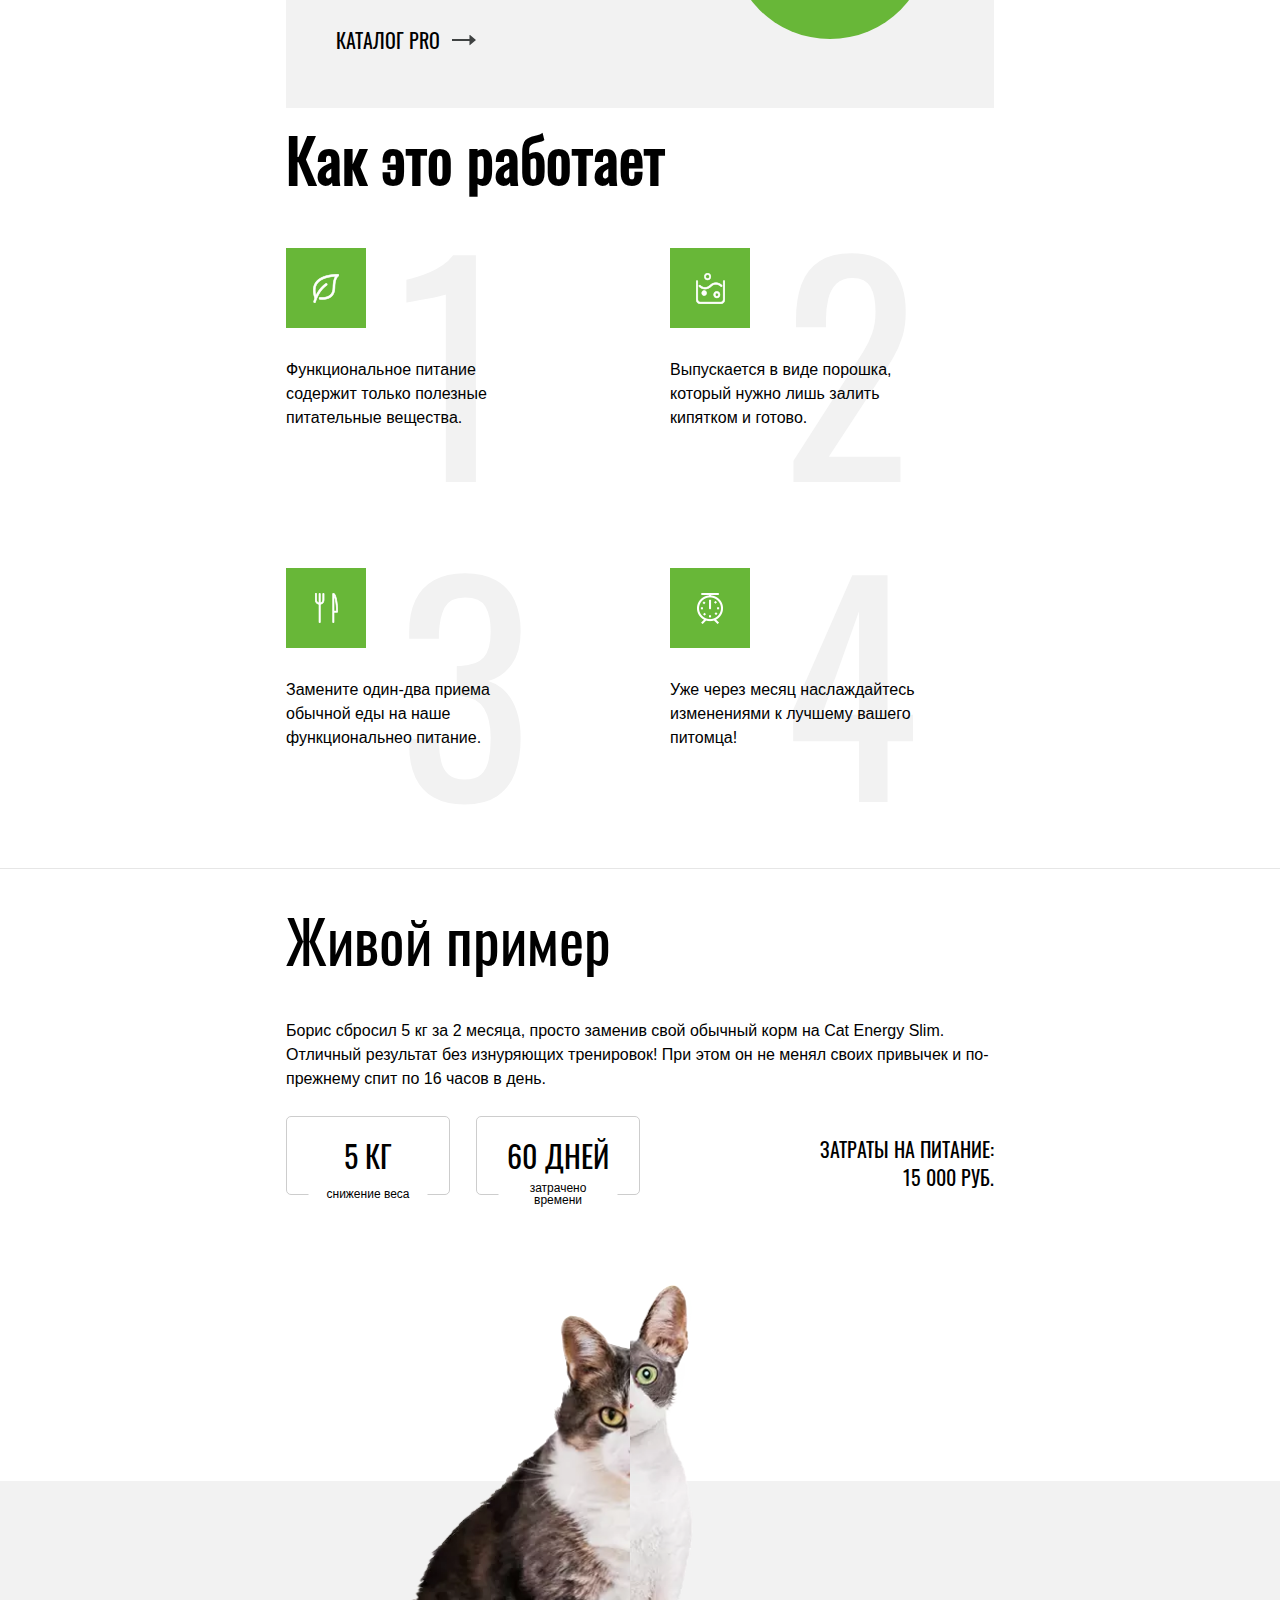
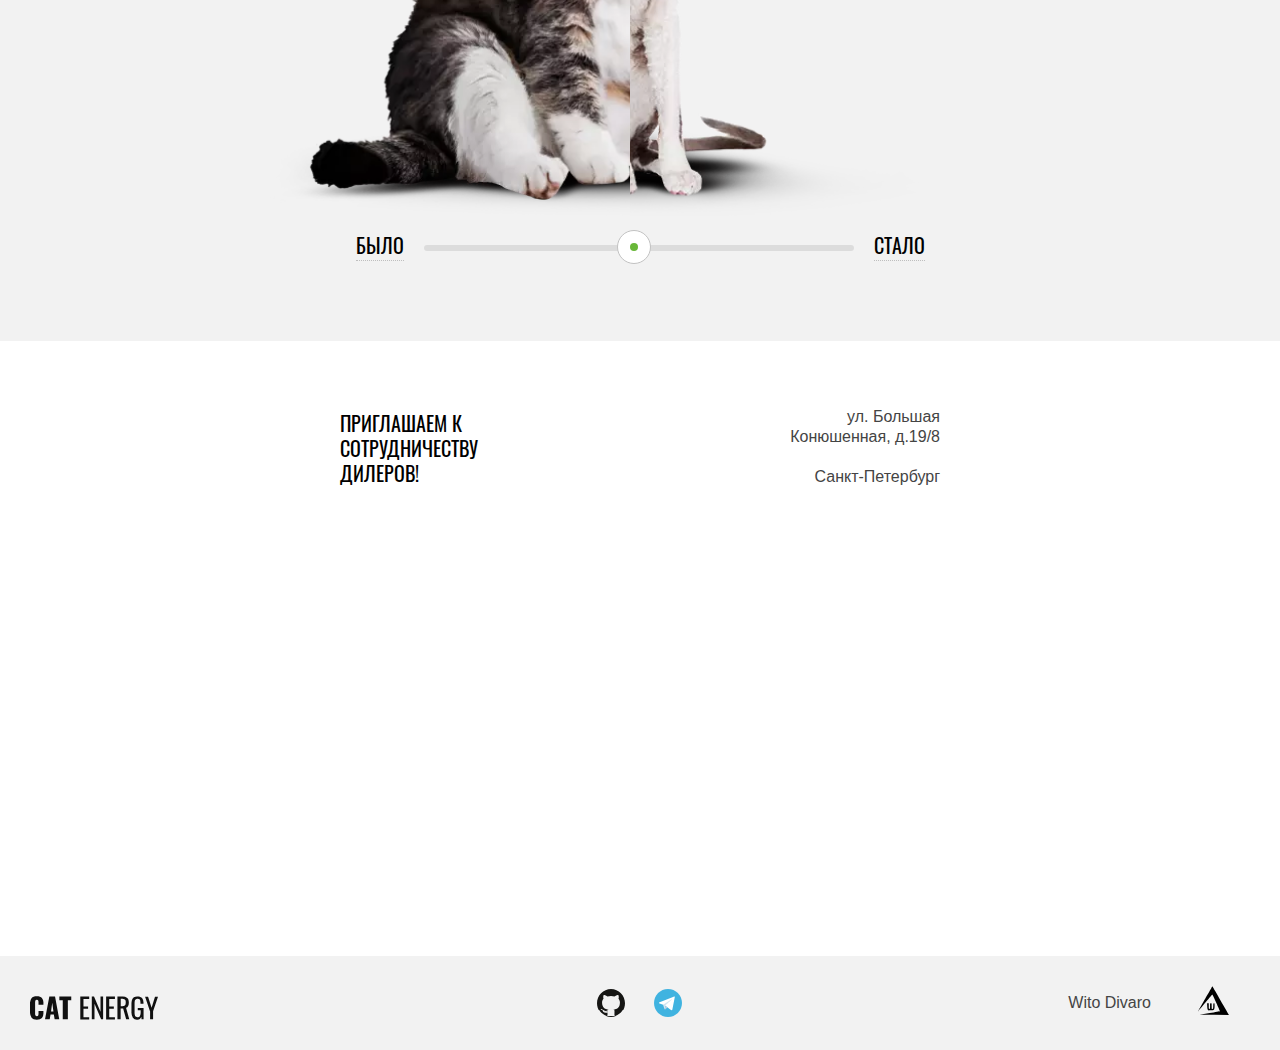
==== commit 1b3908ed: "Cat Energy v1.0.5" ====
--- a/index.html
+++ b/index.html
@@ -231,28 +231,20 @@
 
         <ul class="main-footer__social-list">
           <li class="main-footer__social-item">
-            <a href="" class="main-footer__social-link" aria-label="ВКонтакте">
-              <svg class = "main-footer__svg main-footer__svg--vk" viewBox="0 0 22 12"><path d="M17.55,12A2.86,2.86,0,0,1,16,11.52a7.15,7.15,0,0,1-1.31-1.17c-.32-.33-.86-.89-1.06-.89s-.35.7-.35,1.19a1.32,1.32,0,0,1-.34.92,1.59,1.59,0,0,1-.89.38H10.66a8.16,8.16,0,0,1-5.44-2.3C2.52,7.1.21,2.2.11,2A1.06,1.06,0,0,1,.22.86a1.45,1.45,0,0,1,1-.36l3,0h.08A1.92,1.92,0,0,1,5,.75a1.34,1.34,0,0,1,.45.56,18,18,0,0,0,1.09,2c1,1.52,1.39,1.87,1.54,1.95a6.54,6.54,0,0,0,.14-2.18,2.14,2.14,0,0,0-.19-1,1,1,0,0,0-.57-.22l-.53-.53c-.07-.5.47-.93.84-1.1A6.09,6.09,0,0,1,10.08,0h.52a6.68,6.68,0,0,1,1.58.15c1.25.27,1.2,1.32,1.15,2.52,0,.35,0,.76,0,1.24,0,.11,0,.23,0,.36a3.42,3.42,0,0,0,.07,1,6.77,6.77,0,0,0,1.52-1.89A13.91,13.91,0,0,0,16,1.24h0A1.14,1.14,0,0,1,17.17.52L20.3.5h.28c.72,0,1.17.22,1.34.65s.13,1.26-1.72,3.5l-.72.86a5.33,5.33,0,0,0-.91,1.22,5.32,5.32,0,0,0,.92.87,10.67,10.67,0,0,1,2.22,2.34,1.25,1.25,0,0,1,.19,1.28,1.68,1.68,0,0,1-1.38.75l-2.78,0ZM13.66,8.31c.66,0,1.23.6,1.84,1.24a6.5,6.5,0,0,0,1.1,1,1.81,1.81,0,0,0,1,.32h.08l2.79,0a1.18,1.18,0,0,0,.39-.1.57.57,0,0,0-.07-.13,10.13,10.13,0,0,0-2-2.07C18,7.78,17.52,7.4,17.47,6.8s.36-1.09,1.18-2l.71-.85a8.13,8.13,0,0,0,1.51-2.25,2.92,2.92,0,0,0-.5,0l-3.2,0c-.14,0-.18,0-.18,0A16.33,16.33,0,0,1,15.79,4c-1.39,2.14-2,2.43-2.5,2.44a.79.79,0,0,1-.42-.12c-.73-.43-.71-1.39-.68-2.1V3.9c0-.49,0-.91,0-1.28,0-1.28,0-1.29-.28-1.35a4.88,4.88,0,0,0-1.36-.12h-.51a9.09,9.09,0,0,0-1.4.08.86.86,0,0,1,.19.19,2.82,2.82,0,0,1,.44,1.67c.1,1.25,0,2.89-.74,3.28a1,1,0,0,1-.44.11c-.68,0-1.36-.68-2.51-2.49a16.6,16.6,0,0,1-1.16-2.2.2.2,0,0,0-.06-.07.73.73,0,0,0-.23-.09l-2.94,0H1.18c.43.91,2.51,5,4.78,7.17a7.13,7.13,0,0,0,4.71,2H12a.53.53,0,0,0,.2-.07s0,0,0-.08c0-.2,0-2,1.16-2.31A1.35,1.35,0,0,1,13.66,8.31Z" transform="translate(0)"/></svg>
-            </a>
+            <a href="https://github.com/disorientationinspace" class="main-footer__social-link main-footer__social-link--github" aria-label="Гитхаб"></a>
+          </li>
+
           </li>
           <li class="main-footer__social-item">
-            <a href="" class="main-footer__social-link" aria-label="Инстаграмм">
-              <svg class = "main-footer__svg main-footer__svg--insta" viewBox="0 0 16 16.01"><path d="M11.83,1A3.14,3.14,0,0,1,15,4.18v7.65A3.13,3.13,0,0,1,11.83,15H4.17A3.13,3.13,0,0,1,1,11.83V4.18A3.14,3.14,0,0,1,4.17,1h7.66m0-1H4.17A4.19,4.19,0,0,0,0,4.18v7.65A4.19,4.19,0,0,0,4.17,16h7.66A4.19,4.19,0,0,0,16,11.83V4.18A4.19,4.19,0,0,0,11.83,0Z"/><path class="cls-1" d="M8,4.93A3.08,3.08,0,1,1,4.92,8,3.08,3.08,0,0,1,8,4.93m0-1A4.13,4.13,0,1,0,12.12,8,4.13,4.13,0,0,0,8,3.88Z"/><circle class="cls-1" cx="12.27" cy="3.74" r="0.93"/></svg>
-            </a>
-          </li>
-          <li class="main-footer__social-item">
-            <a href="" class="main-footer__social-link" aria-label="Фейсбук">
-              <svg class = "main-footer__svg main-footer__svg--fb" viewBox="0 0 10 19"><path d="M7.05,19H2V10.16H0V5.8H1.94A5.68,5.68,0,0,1,3.07,1.39,4.76,4.76,0,0,1,6.46,0H10V4.21H7.22A4.2,4.2,0,0,0,7,5.8H10v4.37H7.05ZM3.12,18H5.94V9.14H8.87V6.83H5.94V6.32c0-1.39,0-2.59.75-3.05l.14-.09H8.89V1H6.49a3.54,3.54,0,0,0-2.57,1c-.77.84-1,2.26-.82,4.21l.07.57H1.11V9.14h2Z"/></svg>
+            <a href="https://t.me/tiwwwf" class="main-footer__social-link main-footer__social-link--telegram" aria-label="Телеграм">
             </a>
           </li>
         </ul>
 
         <p class="main-footer__copyright">
-          <a href="https://htmlacademy.ru" class="main-footer__link">
-            <span class="main-footer__text-htmlacademy">HTML Academy</span>
-            <span class="main-footer__logo-htmlacademy">
-              <svg class = "main-footer__svg" viewBox="0 0 26.95 34.09" width = "27" height = "34"><path d="M13.62,0l-.15,0L0,1.41V26.07l13.47,8,13.43-8,.05,0V1.41ZM25,12.13,13.5,5.33v-.1l-.08,0-.09-.06v.11L1.92,12.12v-9L13.47,1.93,25,3.15v9ZM13.41,6.79,24.92,13.5l-4.48,2.64-7.09-4.22v1.41l5.9,3.52-.86.5-5-3v1.42l3.82,2.27-.78.53-3-1.79V18.2l1.85,1.09-1.8,1.08L2,13.62ZM1.92,15.13l11.42,6.79v1L5.41,18.23v1.42l8,4.8,0,1.07-8-4.74V22.2l8,4.82,0,0,8.15-4.87V17L25,15V25L13.47,31.85,1.92,25Z"/></svg>
-            </span>
+          <a href="https://t.me/tiwwwf" class="main-footer__link">
+            <span class="main-footer__text-wito-divaro">Wito Divaro</span>
+            <span class="main-footer__logo-wito-divaro"></span>
           </a>
         </p>
       </div>
--- a/css/app.css
+++ b/css/app.css
@@ -1 +1 @@
-.visually-hidden{position:absolute!important;clip:rect(1px 1px 1px 1px);clip:rect(1px,1px,1px,1px);padding:0!important;border:0!important;height:1px!important;width:1px!important;overflow:hidden}body{margin:0;padding:0}@font-face{font-family:"Oswald Medium";font-display:swap;src:url(../fonts/Oswald-Medium.woff) format("woff"),url(../fonts/Oswald-Medium.woff2) format("woff2")}@font-face{font-family:"Oswald Regular";font-display:swap;src:url(../fonts/Oswald-Regular.woff) format("woff"),url(../fonts/Oswald-Regular.woff2) format("woff2")}.active-title{display:flex;font-size:24px;line-height:24px;font-family:"Oswald Regular",Arial,sans-serif;font-weight:1;width:100%}.active-title__text{margin-right:24px}.active-title::after,.active-title::before{display:block;content:'';height:3px;width:10px;margin-top:5px;align-self:center;background-color:#68b738}.active-title::after{flex-grow:1}.active-title::before{left:-24px;position:relative;width:6.25%}@media (min-width:768px){.active-title{font-size:36px;line-height:36px}.active-title__text{margin-right:40px}.active-title::before{left:-40px;width:calc(70px + (100% - 768px)/ 2)}}@media (min-width:1300px){.active-title::before{width:calc(110px + (100% - 1440px)/ 2)}}.button{width:280px;padding:10px;border:none;font-size:14px;line-height:18px;font-family:"Oswald Regular",Arial,sans-serif;text-transform:uppercase;color:#fff;text-decoration:none;text-align:center;background-color:#68b738;cursor:pointer}.button:hover{background-color:#5eaa2f}.button:active{color:rgba(255,255,255,.3)}.button--grey{background-color:#f2f2f2;color:#444;margin-top:20px}.button--grey:hover{background-color:#ededed}.button--grey:active{background-color:#ededed;color:rgba(0,0,0,.3)}@media (min-width:768px){.button{width:240px;font-size:20px;line-height:20px;padding:15px 0}}.page-main__page-title{margin:0;margin-top:20px;margin-left:20px;font-size:36px;line-height:60px;font-family:"Oswald Regular",Arial,sans-serif;font-weight:100;color:#111}@media (min-width:768px){.page-main__page-title{display:block;font-size:60px;line-height:60px;margin-left:30px;margin-top:40px}}@media (min-width:1300px){.page-main__page-title{display:block;font-size:60px;line-height:60px;width:1220px;margin:0 auto;margin-top:40px}}.main-header{-webkit-user-select:none;-moz-user-select:none;-ms-user-select:none;user-select:none}.main-header__head{padding:23px 20px;display:grid;grid-template-columns:1fr 1fr auto;align-items:center;border-bottom:1px solid #e6e6e6}.main-header__logo{margin:0;padding:0;width:200px;height:50px;grid-column:span 2}.main-header__logo[href]{cursor:pointer}.main-header__logo[href]:hover{opacity:.6}.main-header__logo[href]:active{opacity:.3}.main-header__button{cursor:pointer;border:none;background:0 0}.main-header__close{display:none;margin-right:3px;width:18px;height:18px;background-image:url(../images/cross-icon.svg)}.main-header__open{position:relative;width:24px;height:18px;background-image:url(../images/open-icon.svg)}.main-header__navigation{grid-column:1/-1;display:none}.main-header--no-js .main-header__open{display:none}.main-header--no-js .main-header__navigation{display:grid}.main-header--active .main-header__close{display:block}.main-header--active .main-header__open{display:none}.main-header--active .main-header__navigation{display:grid}@media (min-width:768px){.main-header__wrapper{display:grid;grid-template-columns:auto 1fr;padding-right:20px;justify-content:space-between}.main-header--active .main-header__button,.main-header--no-js .main-header__button,.main-header__button{display:none}.main-header__head{grid-template-columns:1fr;border:none}.main-header__navigation{display:grid}.main-header__logo{width:175px;height:60px}.main-header__navigation{grid-column:auto}}@media (min-width:1300px){.main-header__wrapper{width:1220px;margin:0 auto;padding:40px 0}.main-header__head{padding-left:0}.main-header__logo{width:200px;height:60px}.main-header__navigation--intro-background{position:relative}.main-header__navigation--intro-background::after{z-index:-1;position:absolute;content:'';right:-40px;top:-40px;width:700px;height:680px;background-color:#68b738;background-size:100%;background-image:url(../images/index-background-desktop@1x.png)}}@media (min-width:1300px) and (-webkit-min-device-pixel-ratio:1.5),(min-width:1300px) and (min-resolution:144dpi),(min-width:1300px) and (min-resolution:1.5dppx){.main-header__navigation--intro-background::after{background-image:url(../images/index-background-desktop@2x.png)}}@media (min-width:1300px){.main-header__navigation--intro-background .main-navigation__link{font-size:20px;color:#fff}.main-header__navigation--intro-background .main-navigation__link[href]:hover{color:rgba(255,255,255,.6)}.main-header__navigation--intro-background .main-navigation__link[href]:active{color:rgba(255,255,255,.3)}.main-header__navigation--intro-background .main-navigation__item--current::after{background-color:#fff}}.main-navigation__list{margin:0;padding:0;list-style-type:none;display:grid;grid-template-rows:repeat(3,66px)}.main-navigation__item{width:100%;height:100%}.main-navigation__link{display:grid;justify-content:center;align-items:center;width:100%;height:100%;box-sizing:border-box;border-bottom:1px solid #e6e6e6;font-size:20px;font-family:"Oswald Medium",Arial,sans-serif;line-height:20px;text-transform:uppercase;text-decoration:none;color:#111}.main-navigation__link[href]:hover{color:rgba(0,0,0,.6)}.main-navigation__link[href]:active{color:rgba(0,0,0,.3)}@media (min-width:768px){.main-navigation__item{width:auto;height:auto}.main-navigation__link{width:auto;height:auto;border:none}.main-navigation__list{grid-template-columns:repeat(3,auto);grid-template-rows:auto;align-items:center;justify-content:flex-end;grid-gap:36px}.main-navigation__link{font-size:18px;line-height:24px;font-family:"Oswald Regular",Arial,sans-serif;color:#222}.main-navigation__item--current{position:relative}.main-navigation__item--current::after{content:'';left:0;right:0;position:absolute;bottom:-8px;height:2px;background-color:#68b738}}@media (min-width:1300px){.main-navigation__link{font-size:20px;color:#000}.main-navigation__link[href]:hover{color:rgba(0,0,0,.6)}.main-navigation__link[href]:active{color:rgba(0,0,0,.3)}.main-navigation__item--current::after{background-color:#68b738}}.intro{display:grid;justify-content:center;position:relative;background-image:url(../images/index-background-mobile@1x.png);background-repeat:no-repeat;background-position:top center;padding:20px}@media (-webkit-min-device-pixel-ratio:1.5),(min-resolution:144dpi),(min-resolution:1.5dppx){.intro{background-image:url(../images/index-background-mobile@2x.png);background-size:320px}}.intro::after{content:'';z-index:-1;position:absolute;left:0;top:0;width:100%;height:307px;background-color:#5eaa2f}.intro__title{margin:0;font-size:36px;line-height:36px;font-family:"Oswald Regular",Arial,sans-serif;font-weight:100;color:#fff;margin-top:20px;text-align:center}.intro__slogan{margin:0;padding:0;margin-top:20px;font-size:14px;line-height:14px;font-family:"Oswald Regular",Arial,sans-serif;font-weight:100;color:#fff;text-align:center;text-transform:uppercase}.intro__image-container{margin:0 auto;margin-top:25px;width:280px;height:272px}.intro__image{width:100%;height:100%}.intro__button{margin:0 auto;margin-top:5px}@media (min-width:768px){.intro{padding-left:90px;padding-bottom:530px;margin:0 auto;width:708px;box-sizing:border-box;background:0 0;justify-content:flex-start}.intro__title{width:430px;font-size:60px;line-height:60px;text-align:left;color:#000}.intro__slogan{margin-top:30px;font-size:20px;line-height:20px;text-align:left;color:#000}.intro::after{background:0 0}.intro__button{margin-top:40px;margin-left:0}.intro__image-container{z-index:-1;width:708px;height:610px;position:absolute;bottom:0;left:0}}@media (min-width:1300px){.intro{padding-top:80px;padding-left:80px;padding-bottom:265px;width:1220px}.intro .intro__image-container{top:0;left:500px;width:552px;height:500px}}.categories{display:grid;grid-template-columns:1fr;grid-gap:20px;margin:0 auto;margin-top:20px;width:87.5%}.categories__item{position:relative;margin:0 auto;padding:20px;width:100%;max-width:390px;box-sizing:border-box;text-align:left;background-color:#f2f2f2}.categories__title{margin:0;margin-top:10px;margin-left:70px;font-family:"Oswald Regular",Arial,sans-serif;font-weight:1;font-size:24px;line-height:37px;text-transform:uppercase}.categories__icon{position:absolute;background-repeat:no-repeat;background-position:left center}.categories__icon--fit{left:20px;top:23px;width:50px;height:53px;background-image:url(../images/pussy-icon.svg)}.categories__icon--strong{left:13px;top:24px;width:68px;height:50px;background-image:url(../images/strong-icon.svg)}.categories__description{margin:0;margin-top:25px;font-size:14px;line-height:18px;font-family:Arial,sans-serif}.categories__grey-line{display:block;margin-top:20px;width:100%;height:1px;background-color:#d9d9d9}.categories__button{position:relative;margin-top:20px;padding:0;background:0 0;border:none;font-family:"Oswald Regular",Arial,sans-serif;font-weight:1;font-size:16px;line-height:16px;text-transform:uppercase;cursor:pointer}.categories__button::after{content:'';position:absolute;right:-36px;top:50%;transform:translateY(-50%);width:36px;height:11px;background-position:right;background-repeat:no-repeat;background-image:url(../images/right-arrow.svg)}@media (min-width:768px){.categories{grid-gap:30px}.categories__item{padding:55px 50px;width:708px;max-width:none}.categories__title{margin-left:0;font-size:36px}.categories__description{display:block;width:340px;font-size:16px;line-height:24px}.categories__grey-line{display:none}.categories__button{margin-top:60px;font-size:20px;line-height:20px}.categories__icon--fit{top:80px;left:445px;width:200px;height:214px}.categories__icon--strong{top:92px;left:410px;width:269px;height:200px}}@media (min-width:1300px){.categories{width:1220px;grid-template-columns:repeat(2,570px);grid-gap:80px;margin:0 auto}.categories__item{width:100%}.categories__title{margin-top:20px;margin-left:164px}.categories__description{width:auto;margin-top:70px}.categories__icon--fit{top:40px;left:52px;height:106px;width:100px}.categories__icon--strong{left:34px;top:48px;width:134px;height:100px}.categories__button{margin-top:30px}}.advantages{margin:0 auto;margin-top:20px;width:87.5%;display:grid;grid-gap:20px;justify-content:center;grid-template-columns:repeat(auto-fill,minmax(280px,auto))}.advantages__title{margin:0;width:280px;grid-column:1/-1;font-size:36px;line-height:60px;font-family:"Oswald Regular",Arial,sans-serif;text-align:left}.advantages__item{position:relative;padding-left:80px;display:block;width:280px;box-sizing:border-box}.advantages__icon{position:absolute;top:0;left:0;width:60px;height:60px;background-color:#68b738;background-repeat:no-repeat;background-position:center}.advantages__icon--health{background-image:url(../images/advantage-health@1x.png);background-size:26px}@media (-webkit-min-device-pixel-ratio:1.5),(min-resolution:144dpi),(min-resolution:1.5dppx){.advantages__icon--health{background-image:url(../images/advantage-health@2x.png)}}.advantages__icon--food{background-image:url(../images/advantage-food@1x.png);background-size:23px}@media (-webkit-min-device-pixel-ratio:1.5),(min-resolution:144dpi),(min-resolution:1.5dppx){.advantages__icon--food{background-image:url(../images/advantage-food@2x.png)}}.advantages__icon--ease{background-image:url(../images/advantage-ease@1x.png);background-size:29px}@media (-webkit-min-device-pixel-ratio:1.5),(min-resolution:144dpi),(min-resolution:1.5dppx){.advantages__icon--ease{background-image:url(../images/advantage-ease@2x.png)}}.advantages__icon--time{background-image:url(../images/advantage-time@1x.png);background-size:26px}@media (-webkit-min-device-pixel-ratio:1.5),(min-resolution:144dpi),(min-resolution:1.5dppx){.advantages__icon--time{background-image:url(../images/advantage-time@2x.png)}}.advantages__number{display:none}.advantages__description{margin:0;min-height:60px;font-family:Arial,sans-serif;font-size:14px;line-height:18px}@media (min-width:768px){.advantages{width:708px;justify-content:space-between;grid-gap:60px}.advantages__title{width:auto;font-size:60px;line-height:60px}.advantages__item{width:324px;padding-left:0;padding-top:100px;min-height:260px}.advantages__icon{width:80px;height:80px}.advantages__number{z-index:-1;display:block;position:absolute;top:-100px;left:50%;transform:translateX(-50px);font-size:280px;font-family:"Oswald Regular",Arial,sans-serif;color:#f2f2f2}.advantages__description{margin-top:10px;width:250px;font-size:16px;line-height:24px}}@media (min-width:1300px){.advantages{width:1220px;margin-top:60px;grid-template-columns:repeat(4,245px)}.advantages__item{width:100%}.advantages__number{transform:translateX(-10px)}}.example{width:100%;margin-top:40px;padding:0 20px;box-sizing:border-box;padding-bottom:40px;display:grid;grid-template-columns:minmax(280px,400px);justify-content:center;background-color:#f2f2f2}.example__title{grid-column:1/-1;margin:0;margin-top:20px;font-size:36px;line-height:60px;font-family:"Oswald Regular",Arial,sans-serif;font-weight:1}.example__story{grid-column:1/-1;margin:0;margin-top:20px;font-size:14px;line-height:18px;font-family:Arial,sans-serif}.example__stat{margin:0;position:relative;margin-top:25px;margin-bottom:30px;width:124px;border:1px solid #cdcdcd;border-radius:5px}.example__stats{display:flex;justify-content:space-between}.example__aim{display:block;padding:15px 0;font-size:24px;line-height:24px;font-family:"Oswald Regular",Arial,sans-serif;font-weight:1;text-align:center;text-transform:uppercase}.example__type{position:absolute;transform:translateX(-50%) translateY(50%);margin-left:50%;bottom:-5px;padding:0 15px;font-size:12px;line-height:12px;font-family:Arial,sans-serif;text-align:center;background-color:#f2f2f2}.example__price{margin:0;margin-top:10px;font-size:14px;line-height:20px;font-family:"Oswald Regular",Arial,sans-serif;text-align:center;text-transform:uppercase}.example__price br{display:none}.example__slider{margin-top:40px;justify-self:center}@media (min-width:768px){.example{position:relative;grid-template-columns:repeat(2,354px);background:0 0;border-top:1px solid #e6e6e6}.example::after{z-index:-1;content:'';position:absolute;bottom:0;height:460px;width:100%;background-color:#f2f2f2}.example__title{margin-top:40px;font-size:60px;line-height:60px}.example__story{margin-top:50px;font-size:16px;line-height:24px}.example__stat{width:162px}.example__aim{padding:20px 0;font-size:30px;line-height:37px}.example__type{padding:0 9px;box-sizing:border-box;width:119px;bottom:0;word-break:keep-all;background-color:#fff}.example__type br{display:none}.example__price{align-self:center;font-size:20px;line-height:28px;text-align:right}.example__price br{display:block}}@media (min-width:1300px){.example{border-top:none;padding-bottom:60px;width:100%;grid-template-columns:610px 610px;justify-content:center}.example__title{grid-column:1/2}.example__story{margin-top:110px;width:480px;grid-column:1/2;color:#444}.example__stats{margin-top:60px;grid-column:1/2;width:370px;color:#444}.example__price{grid-column:1/2;text-align:left;align-self:start}.example__price br{display:none}.example__type{background-color:#f2f2f2}.example__price-value{margin-left:65px}}.before-after{position:relative;padding-top:250px;width:280px;padding-bottom:40px;grid-column:1/-1;box-sizing:border-box}.before-after__image-container{position:absolute;top:0;left:0;margin:0;width:100%}.before-after__image-container--before{clip:rect(0,140px,400px,0)}.before-after__image-container--after{clip:rect(0,280px,400px,140px)}.before-after__image{width:100%}.before-after__range{margin-top:30px;width:100%;display:-ms-flex;display:flex;justify-content:center;align-items:center}.before-after__scale{width:84px;height:14px;padding:3px 5px;border:1px solid #c2c2c2;border-radius:50px;box-sizing:border-box;background-color:#fff;margin:0 20px}.before-after__bar{width:50%;height:100%;border-radius:50px;background-color:#68b738}.before-after__range-toggle{display:none}.before-after__scale-title{font-size:16px;line-height:20px;font-family:"Oswald Regular",Arial,sans-serif;font-weight:1;text-transform:uppercase}@media (min-width:768px){.before-after{width:100%;padding-top:520px;margin-top:60px}.before-after__image-container{left:50%;transform:translateX(-50%)}.before-after__image-container--after{clip:rect(0,720px,1000px,270px);width:560px}.before-after__image-container--before{top:30px;margin-left:-30px;width:680px;clip:rect(0,360px,1000px,0)}.before-after__image{height:100%;max-height:none}.before-after__scale{position:relative;width:430px;height:6px;border:none;background-color:#dcdcdc}.before-after__bar{display:none}.before-after__scale-title{font-size:20px;line-height:20px;padding-bottom:5px;border-bottom:1px dotted #bebebe}.before-after__range-toggle{display:block;position:absolute;left:45%;top:-15px;border-radius:50%;box-sizing:border-box;width:34px;height:34px;border:1px solid #c2c2c2;background-color:#fff;cursor:pointer}.before-after__range-toggle:hover{box-shadow:0 3px 3px 0 rgba(0,0,0,.3)}.before-after__range-toggle:active{box-shadow:0 3px 3px 0 rgba(0,0,0,.3);border-color:#68b738}.before-after__range-toggle::after{position:absolute;content:'';left:50%;top:50%;transform:translate(-50%,-50%);width:8px;height:8px;border-radius:50%;background-color:#68b738}}@media (min-width:1300px){.before-after{margin-top:0;grid-column:2/3;grid-row:1/span 4;padding-bottom:0}.before-after__range{margin-top:20px}}.contacts{padding:20px;display:grid;grid-template-columns:repeat(2,1fr);justify-content:center;box-sizing:border-box;background-color:#f2f2f2}.contacts--white-bg{background-color:#fff}.contacts__slogan{display:block;width:150px;font-size:16px;line-height:20px;font-family:"Oswald Regular",Arial,sans-serif;font-weight:100;text-transform:uppercase}.contacts__address{font-size:14px;line-height:20px;font-family:Arial,sans-serif;text-align:left;color:#444}@media (max-width:767px){.contacts__br--mobile-hidden{display:none}}@media (min-width:768px){.contacts{padding:50px 70px}.contacts__slogan{margin-right:150px;justify-self:flex-end;font-size:20px;line-height:25px}.contacts__address{font-size:16px;width:150px;text-align:right;margin-left:150px;justify-self:start}}@media (min-width:1300px){.contacts{position:absolute;box-shadow:0 0 9px 0 rgba(0,0,0,.3);top:90px;left:10%;width:570px;grid-gap:80px;background-color:#fff}.contacts__slogan{margin:0}.contacts__address{margin:0}}.map{height:360px;width:100%}.map__iframe{width:100%;height:100%}@media (min-width:768px){.map{height:400px}}.main-footer{position:relative}.main-footer__wrapper{display:grid;grid-template-columns:280px;width:100%;box-sizing:border-box;justify-content:center;background-color:#f2f2f2}.main-footer__logo{margin:0;padding-top:40px;padding-bottom:30px;display:grid;justify-content:center;border-bottom:1px solid #d9d9d9}.main-footer__logo-image{width:128px;height:24px}.main-footer__social-list{margin:0;padding:20px 0;list-style-type:none;display:grid;grid-gap:29px;grid-template-columns:repeat(3,28px);justify-content:center;border-bottom:1px solid #d9d9d9}.main-footer__social-item{display:-ms-flex;display:flex;justify-content:center;align-items:center;width:28px;height:28px}.main-footer__svg{fill:#666}.main-footer__svg:hover{fill:#68b738}.main-footer__svg:active{fill:#68b738;opacity:.3}.main-footer__svg--insta{width:16px;height:16px}.main-footer__svg--vk{width:22px;height:12px}.main-footer__svg--fb{width:10px;height:19px}.main-footer__copyright{margin:0;padding:20px 0}.main-footer__link{display:grid;grid-template-columns:1fr 1fr;align-items:center;text-decoration:none}.main-footer__link:hover .main-footer__svg{fill:#68b738}.main-footer__link:active{opacity:.3}.main-footer__link:active .main-footer__svg{fill:#68b738}.main-footer__text-htmlacademy{font-family:Arial,sans-serif;font-size:16px;line-height:16px;color:#444}.main-footer__logo-htmlacademy{width:27px;height:34px;justify-self:end}@media (min-width:768px){.main-footer__wrapper{padding:0 30px;align-items:center;grid-template-columns:repeat(3,minmax(236px,407px))}.main-footer__logo{justify-content:flex-start;border:none}.main-footer__social-list{border:none}.main-footer__link{grid-template-columns:1fr auto;grid-gap:24px;justify-items:end}}@media (min-width:1300px){.main-footer__wrapper{padding:0 110px}}.catalog{display:grid;grid-template-columns:1fr}.catalog__title{margin:0;padding:20px 0;border-bottom:1px solid #ededed;display:grid;grid-template-columns:87.5%;justify-content:center;font-size:36px;line-height:60px;font-family:"Oswald Regular",Arial,sans-serif;font-weight:100}.catalog__list{margin:0;padding:0;list-style-type:none;display:grid;grid-template-columns:1fr}.catalog__item{padding-bottom:25px;border-bottom:1px solid #ededed;width:100%;display:grid;grid-template-columns:repeat(2,140px);justify-content:center}.catalog__item--show{align-items:center;display:-ms-flex;display:flex;flex-direction:column}.catalog__item--show .catalog__name{margin:0;margin-top:20px;width:100%;text-align:center}.catalog__description{margin:0;margin-top:15px;font-size:12px;line-height:16px;font-family:Arial,sans-serif;color:#444;text-align:center}.catalog__name{margin:20px 0;width:80px;font-size:16px;line-height:20px;text-transform:uppercase;font-family:"Oswald Regular",Arial,sans-serif;font-weight:100;text-align:left}.catalog__image-container{margin:0;height:145px;width:140px;grid-row:span 2}.catalog__image{width:100%;height:100%}.catalog__button{grid-column:1/span 2}.catalog__button--show{margin:25px;margin-bottom:0;position:relative;width:30px;height:30px;background:0 0;border:none;cursor:pointer}.catalog__button--show::after,.catalog__button--show::before{left:0;position:absolute;content:'';height:2px;width:100%;background-color:#d3d3d3}.catalog__button--show::after{transform:rotate(90deg)}.catalog__table{font-size:12px;line-height:16px;font-family:Arial,sans-serif}.catalog__row{margin-left:-4px;display:-ms-flex;display:flex;justify-content:space-between}@media (min-width:768px){.catalog__title{border:none;font-size:60px}.catalog__list{width:708px;margin:0 auto;grid-template-columns:repeat(2,324px);grid-gap:60px}.catalog__item{padding-top:1px;position:relative;margin-top:80px;display:flex;flex-direction:column;grid-template-columns:1fr;width:324px;border:none;background-color:#f2f2f2}.catalog__item--show{background-color:#fff;border:1px solid #e6e6e6;justify-content:flex-start}.catalog__item--show .catalog__name{margin-top:50px;width:140px}.catalog__item--show .button--grey{margin-top:auto}.catalog__description{width:180px;font-size:16px}.catalog__name{font-size:20px;margin:0 auto;grid-column:auto;margin-top:160px;margin-bottom:10px;width:140px;text-align:center}.catalog__image-container{position:absolute;display:flex;justify-content:center;align-items:flex-end;left:50%;transform:translateX(-50%);top:-80px;width:195px;height:208px}.catalog__image{width:auto;height:auto}.catalog__button{margin:0 auto;margin-top:20px;padding:0;width:250px;height:40px;grid-column:auto;align-self:flex-end}.catalog__button--show{margin-top:50px;width:60px;height:60px}.catalog__table{width:250px;margin:0 auto}.catalog__row{padding:5px 0;border-bottom:1px solid #cdcdcd}}@media (min-width:1300px){.catalog__list{margin-top:60px;width:1220px;grid-template-columns:repeat(4,245px);justify-content:space-between}.catalog__item{width:100%}.catalog__button{width:175px}.catalog__table{width:170px;font-size:16px}.catalog__title{display:block;margin:0 auto;width:1220px}}.additional{padding-bottom:40px}.additional__list{width:87.5%;margin:0 auto;padding:0;list-style-type:none}.additional__item{box-sizing:border-box;border-top:1px solid #cdcdcd;border-bottom:1px solid #cdcdcd;padding-bottom:18px;margin-bottom:-1px;width:100%;display:grid;grid-template-columns:repeat(2,1fr)}.additional__name{margin:0;margin-top:15px;font-size:16px;line-height:16px;font-weight:100;font-family:"Oswald Regular",Arial,sans-serif;color:#222;text-transform:uppercase}.additional__amount{margin:0;margin-top:15px;grid-column:1;font-size:14px;line-height:14px;font-family:Arial,sans-serif;color:#444}.additional__price{margin:0;margin-top:15px;font-size:14px;line-height:14px;font-family:Arial,sans-serif;color:#444;text-align:right}.additional__button{margin-top:15px;grid-column:1/3;width:100%}.additional__bonus{position:relative;margin:0 auto;margin-top:40px;width:87.5%;height:290px;box-sizing:border-box;border-top:1px solid transparent;background-color:#68b738;background-repeat:no-repeat;background-position:center;color:#fff;text-align:center;background-image:url(../images/gift-photo-mobile@1x.jpg)}@media (-webkit-min-device-pixel-ratio:1.5),(min-resolution:144dpi),(min-resolution:1.5dppx){.additional__bonus{background-image:url(../images/gift-photo-mobile@2x.jpg)}}.additional__bonus::after{position:absolute;content:'';left:50%;transform:translateX(-50%);top:64px;width:57px;height:62px;background-repeat:no-repeat;background-image:url(../images/gift.svg)}.additional__text{margin:0 auto;margin-top:185px;width:180px;font-size:16px;line-height:20px;font-family:Arial,sans-serif;text-align:center}@media (min-width:768px){.additional__bonus{width:708px;height:200px;background-image:url(../images/gift-photo-tablet@1x.jpg)}}@media (min-width:768px) and (-webkit-min-device-pixel-ratio:1.5),(min-width:768px) and (min-resolution:144dpi),(min-width:768px) and (min-resolution:1.5dppx){.additional__bonus{background-image:url(../images/gift-photo-tablet@2x.jpg)}}@media (min-width:768px){.additional__bonus::after{left:90px;top:65px}.additional__text{margin:0;margin-top:70px;margin-left:420px;text-align:left}.additional__list{width:708px}.additional__item{grid-template-columns:auto 1fr 95px;align-items:center;padding:25px 35px;border:1px solid #cdcdcd}.additional__amount{text-align:right;margin:0;font-size:16px;line-height:20px;grid-column:auto}.additional__price{margin:0;font-size:16px;line-height:20px}.additional__name{margin:0;line-height:20px}.additional__button{grid-column:1/4;margin-top:25px}.additional__button{padding:0;font-size:16px;height:40px;align-items:center}}@media (min-width:1300px){.additional{padding-bottom:90px;display:-ms-flex;display:flex;flex-wrap:wrap}.additional__list{width:895px;margin-left:auto;margin-right:0}.additional__item{border-left:none;border-right:none;padding:15px 0;grid-template-columns:1fr 245px 80px 245px}.additional__button{margin:0;grid-column:auto}.additional__amount{text-align:left}.additional__price{text-align:left}.additional__name{font-size:20px}.additional__bonus{margin:0;height:285px;width:245px;margin-left:80px;margin-right:auto;background-color:#68b738;background-image:url(../images/gift-photo-desktop@1x.jpg)}}@media (min-width:1300px) and (-webkit-min-device-pixel-ratio:1.5),(min-width:1300px) and (min-resolution:144dpi),(min-width:1300px) and (min-resolution:1.5dppx){.additional__bonus{background-image:url(../images/gift-photo-desktop@2x.jpg)}}@media (min-width:1300px){.additional__bonus::after{top:65px;left:50%;transform:translateX(-50%)}.additional__text{margin:0 auto;margin-top:180px;text-align:center}}.program{display:grid;margin-top:25px;padding-bottom:20px;align-items:flex-start}.program__title{margin:0;margin-left:20px;margin-bottom:30px;font-size:14px;line-height:18px;font-family:"Oswald Regular",Arial,sans-serif;font-weight:100;color:#111;text-transform:uppercase}.program__fieldset{padding:0;display:grid;grid-gap:14px;border:none;box-sizing:border-box;margin-top:20px}.program__fieldset--with-borders{padding:20px 0;border-top:1px solid #ededed;border-bottom:1px solid #ededed}.program__label{margin:0 20px;position:relative;display:flex;align-items:center;font-size:16px;line-height:18px;font-family:"Oswald Regular",Arial,sans-serif;text-transform:uppercase;color:#222;-webkit-user-select:none;-moz-user-select:none;-ms-user-select:none;user-select:none}.program__label--radio:hover>.program__radio-indicator{border-color:#969696}.program__label--radio:active{opacity:.3}.program__label--checkbox:hover>.program__checkbox-indicator{border-color:#969696}.program__label--checkbox:active{opacity:.3}.program__icon{position:absolute;right:1px;width:50px;height:44px;display:flex;justify-content:center;align-items:center;background-color:#fff}.program__radio-indicator{display:block;position:relative;margin-right:16px;left:0;top:50%;transform:translateY(-50%);box-sizing:border-box;width:30px;height:30px;border:1px solid #cfcfcf;border-radius:50%}.program__radio-indicator::after{content:'';position:absolute;left:50%;top:50%;margin-top:-6px;margin-left:-6px;width:12px;height:12px;background-color:#68b738;border-radius:50%;opacity:0;transition:all .1s ease;transform:scale(.3)}.program__radio:checked+.program__radio-indicator::after{opacity:1;transition:all .2s ease;transform:scale(1)}.program__checkbox-indicator{position:relative;margin-right:16px;width:30px;height:30px;box-sizing:border-box;border:1px solid #cfcfcf}.program__checkbox:checked+.program__checkbox-indicator{background-size:21px;background-image:url(../images/tick.svg);background-position:center;background-repeat:no-repeat}.program__checkbox:focus+.program__checkbox-indicator{border-color:#969696}.program__radio:focus+.program__radio-indicator{border-color:#969696}.program__input{margin-left:15px;padding:13px 15px;box-sizing:border-box;flex-grow:1;width:50px;height:46px;border:1px solid #e6e6e6;font-size:16px;line-height:18px;text-transform:uppercase;font-family:"Oswald Regular",Arial,sans-serif;color:#444}.program__input:valid:hover{border-color:#969696}.program__input:focus{border-color:#444}.program__input:invalid{border-color:#ff8282}.program__input:valid{border-color:#e6e6e6}.program__input::-moz-placeholder{font-size:16px;line-height:18px;text-transform:uppercase;font-family:"Oswald Regular",Arial,sans-serif;color:#444;opacity:1}.program__input:-ms-input-placeholder{font-size:16px;line-height:18px;text-transform:uppercase;font-family:"Oswald Regular",Arial,sans-serif;color:#444;opacity:1}.program__input::-ms-input-placeholder{font-size:16px;line-height:18px;text-transform:uppercase;font-family:"Oswald Regular",Arial,sans-serif;color:#444;opacity:1}.program__input::placeholder{font-size:16px;line-height:18px;text-transform:uppercase;font-family:"Oswald Regular",Arial,sans-serif;color:#444;opacity:1}.program__input[type=email],.program__input[type=tel]{padding-right:51px}.program__input[type=email]:focus+.program__icon,.program__input[type=tel]:focus+.program__icon{fill:#68b738}.program__input[type=email]:invalid+.program__icon,.program__input[type=tel]:invalid+.program__icon{fill:#ff8282}.program__textarea{padding:13px 15px;margin:0 20px;box-sizing:border-box;flex-grow:1;box-sizing:border-box;height:150px;resize:none;border:1px solid #e6e6e6;font-size:16px;line-height:18px;text-transform:uppercase;font-family:"Oswald Regular",Arial,sans-serif;color:#444}.program__textarea::-moz-placeholder{font-size:16px;line-height:18px;text-transform:uppercase;font-family:"Oswald Regular",Arial,sans-serif;color:#444;opacity:1}.program__textarea:-ms-input-placeholder{font-size:16px;line-height:18px;text-transform:uppercase;font-family:"Oswald Regular",Arial,sans-serif;color:#444;opacity:1}.program__textarea::-ms-input-placeholder{font-size:16px;line-height:18px;text-transform:uppercase;font-family:"Oswald Regular",Arial,sans-serif;color:#444;opacity:1}.program__textarea::placeholder{font-size:16px;line-height:18px;text-transform:uppercase;font-family:"Oswald Regular",Arial,sans-serif;color:#444;opacity:1}.program__textarea:hover{border-color:#969696}.program__textarea:focus{border-color:#444}.program__button{margin:0 auto;margin-top:20px}.program__clarification{display:block;width:100%;margin-top:20px;font-size:14px;line-height:16px;font-family:Arial,sans-serif;color:#444;text-align:center}.program__wrapper{display:grid;grid-gap:14px}.program__wrapper-grid{display:grid;grid-gap:14px}@media (min-width:768px){.program{margin-top:40px;padding-bottom:80px;grid-template-columns:repeat(2,1fr)}.program>*{grid-column:1/3}.program__title{margin:0 auto;padding-right:280px;margin-top:40px;font-size:20px;line-height:30px;text-transform:uppercase;width:350px}.program__fieldset{grid-gap:20px;margin-top:70px}.program__fieldset--with-borders{width:630px;margin-left:auto;margin-right:auto;padding:25px;border:1px solid #ededed}.program__label{width:630px;margin:0 auto}.program__label--checkbox{width:315px}.program .active-title br{display:none}.program__textarea{width:630px;height:180px;margin:0 auto}.program__wrapper{margin:0 auto;display:grid;width:630px;grid-template-columns:repeat(2,315px);grid-gap:30px}.program__button{justify-self:end;margin-right:35px;margin-top:50px;grid-column:auto;width:280px}.program__clarification{display:-ms-flex;display:flex;align-items:center;justify-content:flex-start;margin-left:30px;margin-top:65px;width:auto;font-size:16px;grid-column:auto}.program__wrapper-grid{grid-gap:20px}}@media (min-width:1300px){.program{padding-bottom:90px;grid-column-gap:60px}.program__title{padding-right:870px}.program__fieldset--half-width{width:570px;box-sizing:border-box;grid-column:auto;margin-right:30px;justify-self:end}.program__fieldset--half-width .program__label{width:100%}.program__fieldset--right{margin-right:auto;margin-left:30px}.program__label--icon{width:570px}.program__wrapper-grid{grid-template-columns:570px 570px;grid-gap:60px;justify-content:center}.program__textarea{width:1220px}.program__wrapper{grid-gap:0;grid-template-columns:repeat(4,285px);justify-content:center}.program__button{width:570px}}+.visually-hidden{position:absolute!important;clip:rect(1px 1px 1px 1px);clip:rect(1px,1px,1px,1px);padding:0!important;border:0!important;height:1px!important;width:1px!important;overflow:hidden}body{margin:0;padding:0}@font-face{font-family:"Oswald Medium";font-display:swap;src:url(../fonts/Oswald-Medium.woff) format("woff"),url(../fonts/Oswald-Medium.woff2) format("woff2")}@font-face{font-family:"Oswald Regular";font-display:swap;src:url(../fonts/Oswald-Regular.woff) format("woff"),url(../fonts/Oswald-Regular.woff2) format("woff2")}.active-title{display:flex;font-size:24px;line-height:24px;font-family:"Oswald Regular",Arial,sans-serif;font-weight:1;width:100%}.active-title__text{margin-right:24px}.active-title::after,.active-title::before{display:block;content:'';height:3px;width:10px;margin-top:5px;align-self:center;background-color:#68b738}.active-title::after{flex-grow:1}.active-title::before{left:-24px;position:relative;width:6.25%}@media (min-width:768px){.active-title{font-size:36px;line-height:36px}.active-title__text{margin-right:40px}.active-title::before{left:-40px;width:calc(70px + (100% - 768px)/ 2)}}@media (min-width:1300px){.active-title::before{width:calc(110px + (100% - 1440px)/ 2)}}.button{width:280px;padding:10px;border:none;font-size:14px;line-height:18px;font-family:"Oswald Regular",Arial,sans-serif;text-transform:uppercase;color:#fff;text-decoration:none;text-align:center;background-color:#68b738;cursor:pointer}.button:hover{background-color:#5eaa2f}.button:active{color:rgba(255,255,255,.3)}.button--grey{background-color:#f2f2f2;color:#444;margin-top:20px}.button--grey:hover{background-color:#ededed}.button--grey:active{background-color:#ededed;color:rgba(0,0,0,.3)}@media (min-width:768px){.button{width:240px;font-size:20px;line-height:20px;padding:15px 0}}.page-main__page-title{margin:0;margin-top:20px;margin-left:20px;font-size:36px;line-height:60px;font-family:"Oswald Regular",Arial,sans-serif;font-weight:100;color:#111}@media (min-width:768px){.page-main__page-title{display:block;font-size:60px;line-height:60px;margin-left:30px;margin-top:40px}}@media (min-width:1300px){.page-main__page-title{display:block;font-size:60px;line-height:60px;width:1220px;margin:0 auto;margin-top:40px}}.main-header{-webkit-user-select:none;-moz-user-select:none;-ms-user-select:none;user-select:none}.main-header__head{padding:23px 20px;display:grid;grid-template-columns:1fr 1fr auto;align-items:center;border-bottom:1px solid #e6e6e6}.main-header__logo{margin:0;padding:0;width:200px;height:50px;grid-column:span 2}.main-header__logo[href]{cursor:pointer}.main-header__logo[href]:hover{opacity:.6}.main-header__logo[href]:active{opacity:.3}.main-header__button{cursor:pointer;border:none;background:0 0}.main-header__close{display:none;margin-right:3px;width:18px;height:18px;background-image:url(../images/cross-icon.svg)}.main-header__open{position:relative;width:24px;height:18px;background-image:url(../images/open-icon.svg)}.main-header__navigation{grid-column:1/-1;display:none}.main-header--no-js .main-header__open{display:none}.main-header--no-js .main-header__navigation{display:grid}.main-header--active .main-header__close{display:block}.main-header--active .main-header__open{display:none}.main-header--active .main-header__navigation{display:grid}@media (min-width:768px){.main-header__wrapper{display:grid;grid-template-columns:auto 1fr;padding-right:20px;justify-content:space-between}.main-header--active .main-header__button,.main-header--no-js .main-header__button,.main-header__button{display:none}.main-header__head{grid-template-columns:1fr;border:none}.main-header__navigation{display:grid}.main-header__logo{width:175px;height:60px}.main-header__navigation{grid-column:auto}}@media (min-width:1300px){.main-header__wrapper{width:1220px;margin:0 auto;padding:40px 0}.main-header__head{padding-left:0}.main-header__logo{width:200px;height:60px}.main-header__navigation--intro-background{position:relative}.main-header__navigation--intro-background::after{z-index:-1;position:absolute;content:'';right:-40px;top:-40px;width:700px;height:680px;background-color:#68b738;background-size:100%;background-image:url(../images/index-background-desktop@1x.png)}}@media (min-width:1300px) and (-webkit-min-device-pixel-ratio:1.5),(min-width:1300px) and (min-resolution:144dpi),(min-width:1300px) and (min-resolution:1.5dppx){.main-header__navigation--intro-background::after{background-image:url(../images/index-background-desktop@2x.png)}}@media (min-width:1300px){.main-header__navigation--intro-background .main-navigation__link{font-size:20px;color:#fff}.main-header__navigation--intro-background .main-navigation__link[href]:hover{color:rgba(255,255,255,.6)}.main-header__navigation--intro-background .main-navigation__link[href]:active{color:rgba(255,255,255,.3)}.main-header__navigation--intro-background .main-navigation__item--current::after{background-color:#fff}}.main-navigation__list{margin:0;padding:0;list-style-type:none;display:grid;grid-template-rows:repeat(3,66px)}.main-navigation__item{width:100%;height:100%}.main-navigation__link{display:grid;justify-content:center;align-items:center;width:100%;height:100%;box-sizing:border-box;border-bottom:1px solid #e6e6e6;font-size:20px;font-family:"Oswald Medium",Arial,sans-serif;line-height:20px;text-transform:uppercase;text-decoration:none;color:#111}.main-navigation__link[href]:hover{color:rgba(0,0,0,.6)}.main-navigation__link[href]:active{color:rgba(0,0,0,.3)}@media (min-width:768px){.main-navigation__item{width:auto;height:auto}.main-navigation__link{width:auto;height:auto;border:none}.main-navigation__list{grid-template-columns:repeat(3,auto);grid-template-rows:auto;align-items:center;justify-content:flex-end;grid-gap:36px}.main-navigation__link{font-size:18px;line-height:24px;font-family:"Oswald Regular",Arial,sans-serif;color:#222}.main-navigation__item--current{position:relative}.main-navigation__item--current::after{content:'';left:0;right:0;position:absolute;bottom:-8px;height:2px;background-color:#68b738}}@media (min-width:1300px){.main-navigation__link{font-size:20px;color:#000}.main-navigation__link[href]:hover{color:rgba(0,0,0,.6)}.main-navigation__link[href]:active{color:rgba(0,0,0,.3)}.main-navigation__item--current::after{background-color:#68b738}}.intro{display:grid;justify-content:center;position:relative;background-image:url(../images/index-background-mobile@1x.png);background-repeat:no-repeat;background-position:top center;padding:20px}@media (-webkit-min-device-pixel-ratio:1.5),(min-resolution:144dpi),(min-resolution:1.5dppx){.intro{background-image:url(../images/index-background-mobile@2x.png);background-size:320px}}.intro::after{content:'';z-index:-1;position:absolute;left:0;top:0;width:100%;height:307px;background-color:#5eaa2f}.intro__title{margin:0;font-size:36px;line-height:36px;font-family:"Oswald Regular",Arial,sans-serif;font-weight:100;color:#fff;margin-top:20px;text-align:center}.intro__slogan{margin:0;padding:0;margin-top:20px;font-size:14px;line-height:14px;font-family:"Oswald Regular",Arial,sans-serif;font-weight:100;color:#fff;text-align:center;text-transform:uppercase}.intro__image-container{margin:0 auto;margin-top:25px;width:280px;height:272px}.intro__image{width:100%;height:100%}.intro__button{margin:0 auto;margin-top:5px}@media (min-width:768px){.intro{padding-left:90px;padding-bottom:530px;margin:0 auto;width:708px;box-sizing:border-box;background:0 0;justify-content:flex-start}.intro__title{width:430px;font-size:60px;line-height:60px;text-align:left;color:#000}.intro__slogan{margin-top:30px;font-size:20px;line-height:20px;text-align:left;color:#000}.intro::after{background:0 0}.intro__button{margin-top:40px;margin-left:0}.intro__image-container{z-index:-1;width:708px;height:610px;position:absolute;bottom:0;left:0}}@media (min-width:1300px){.intro{padding-top:80px;padding-left:80px;padding-bottom:265px;width:1220px}.intro .intro__image-container{top:0;left:500px;width:552px;height:500px}}.categories{display:grid;grid-template-columns:1fr;grid-gap:20px;margin:0 auto;margin-top:20px;width:87.5%}.categories__item{position:relative;margin:0 auto;padding:20px;width:100%;max-width:390px;box-sizing:border-box;text-align:left;background-color:#f2f2f2}.categories__title{margin:0;margin-top:10px;margin-left:70px;font-family:"Oswald Regular",Arial,sans-serif;font-weight:1;font-size:24px;line-height:37px;text-transform:uppercase}.categories__icon{position:absolute;background-repeat:no-repeat;background-position:left center}.categories__icon--fit{left:20px;top:23px;width:50px;height:53px;background-image:url(../images/pussy-icon.svg)}.categories__icon--strong{left:13px;top:24px;width:68px;height:50px;background-image:url(../images/strong-icon.svg)}.categories__description{margin:0;margin-top:25px;font-size:14px;line-height:18px;font-family:Arial,sans-serif}.categories__grey-line{display:block;margin-top:20px;width:100%;height:1px;background-color:#d9d9d9}.categories__button{position:relative;margin-top:20px;padding:0;background:0 0;border:none;font-family:"Oswald Regular",Arial,sans-serif;font-weight:1;font-size:16px;line-height:16px;text-transform:uppercase;cursor:pointer}.categories__button::after{content:'';position:absolute;right:-36px;top:50%;transform:translateY(-50%);width:36px;height:11px;background-position:right;background-repeat:no-repeat;background-image:url(../images/right-arrow.svg)}@media (min-width:768px){.categories{grid-gap:30px}.categories__item{padding:55px 50px;width:708px;max-width:none}.categories__title{margin-left:0;font-size:36px}.categories__description{display:block;width:340px;font-size:16px;line-height:24px}.categories__grey-line{display:none}.categories__button{margin-top:60px;font-size:20px;line-height:20px}.categories__icon--fit{top:80px;left:445px;width:200px;height:214px}.categories__icon--strong{top:92px;left:410px;width:269px;height:200px}}@media (min-width:1300px){.categories{width:1220px;grid-template-columns:repeat(2,570px);grid-gap:80px;margin:0 auto}.categories__item{width:100%}.categories__title{margin-top:20px;margin-left:164px}.categories__description{width:auto;margin-top:70px}.categories__icon--fit{top:40px;left:52px;height:106px;width:100px}.categories__icon--strong{left:34px;top:48px;width:134px;height:100px}.categories__button{margin-top:30px}}.advantages{margin:0 auto;margin-top:20px;width:87.5%;display:grid;grid-gap:20px;justify-content:center;grid-template-columns:repeat(auto-fill,minmax(280px,auto))}.advantages__title{margin:0;width:280px;grid-column:1/-1;font-size:36px;line-height:60px;font-family:"Oswald Regular",Arial,sans-serif;text-align:left}.advantages__item{position:relative;padding-left:80px;display:block;width:280px;box-sizing:border-box}.advantages__icon{position:absolute;top:0;left:0;width:60px;height:60px;background-color:#68b738;background-repeat:no-repeat;background-position:center}.advantages__icon--health{background-image:url(../images/advantage-health@1x.png);background-size:26px}@media (-webkit-min-device-pixel-ratio:1.5),(min-resolution:144dpi),(min-resolution:1.5dppx){.advantages__icon--health{background-image:url(../images/advantage-health@2x.png)}}.advantages__icon--food{background-image:url(../images/advantage-food@1x.png);background-size:23px}@media (-webkit-min-device-pixel-ratio:1.5),(min-resolution:144dpi),(min-resolution:1.5dppx){.advantages__icon--food{background-image:url(../images/advantage-food@2x.png)}}.advantages__icon--ease{background-image:url(../images/advantage-ease@1x.png);background-size:29px}@media (-webkit-min-device-pixel-ratio:1.5),(min-resolution:144dpi),(min-resolution:1.5dppx){.advantages__icon--ease{background-image:url(../images/advantage-ease@2x.png)}}.advantages__icon--time{background-image:url(../images/advantage-time@1x.png);background-size:26px}@media (-webkit-min-device-pixel-ratio:1.5),(min-resolution:144dpi),(min-resolution:1.5dppx){.advantages__icon--time{background-image:url(../images/advantage-time@2x.png)}}.advantages__number{display:none}.advantages__description{margin:0;min-height:60px;font-family:Arial,sans-serif;font-size:14px;line-height:18px}@media (min-width:768px){.advantages{width:708px;justify-content:space-between;grid-gap:60px}.advantages__title{width:auto;font-size:60px;line-height:60px}.advantages__item{width:324px;padding-left:0;padding-top:100px;min-height:260px}.advantages__icon{width:80px;height:80px}.advantages__number{z-index:-1;display:block;position:absolute;top:-100px;left:50%;transform:translateX(-50px);font-size:280px;font-family:"Oswald Regular",Arial,sans-serif;color:#f2f2f2}.advantages__description{margin-top:10px;width:250px;font-size:16px;line-height:24px}}@media (min-width:1300px){.advantages{width:1220px;margin-top:60px;grid-template-columns:repeat(4,245px)}.advantages__item{width:100%}.advantages__number{transform:translateX(-10px)}}.example{width:100%;margin-top:40px;padding:0 20px;box-sizing:border-box;padding-bottom:40px;display:grid;grid-template-columns:minmax(280px,400px);justify-content:center;background-color:#f2f2f2}.example__title{grid-column:1/-1;margin:0;margin-top:20px;font-size:36px;line-height:60px;font-family:"Oswald Regular",Arial,sans-serif;font-weight:1}.example__story{grid-column:1/-1;margin:0;margin-top:20px;font-size:14px;line-height:18px;font-family:Arial,sans-serif}.example__stat{margin:0;position:relative;margin-top:25px;margin-bottom:30px;width:124px;border:1px solid #cdcdcd;border-radius:5px}.example__stats{display:flex;justify-content:space-between}.example__aim{display:block;padding:15px 0;font-size:24px;line-height:24px;font-family:"Oswald Regular",Arial,sans-serif;font-weight:1;text-align:center;text-transform:uppercase}.example__type{position:absolute;transform:translateX(-50%) translateY(50%);margin-left:50%;bottom:-5px;padding:0 15px;font-size:12px;line-height:12px;font-family:Arial,sans-serif;text-align:center;background-color:#f2f2f2}.example__price{margin:0;margin-top:10px;font-size:14px;line-height:20px;font-family:"Oswald Regular",Arial,sans-serif;text-align:center;text-transform:uppercase}.example__price br{display:none}.example__slider{margin-top:40px;justify-self:center}@media (min-width:768px){.example{position:relative;grid-template-columns:repeat(2,354px);background:0 0;border-top:1px solid #e6e6e6}.example::after{z-index:-1;content:'';position:absolute;bottom:0;height:460px;width:100%;background-color:#f2f2f2}.example__title{margin-top:40px;font-size:60px;line-height:60px}.example__story{margin-top:50px;font-size:16px;line-height:24px}.example__stat{width:162px}.example__aim{padding:20px 0;font-size:30px;line-height:37px}.example__type{padding:0 9px;box-sizing:border-box;width:119px;bottom:0;word-break:keep-all;background-color:#fff}.example__type br{display:none}.example__price{align-self:center;font-size:20px;line-height:28px;text-align:right}.example__price br{display:block}}@media (min-width:1300px){.example{border-top:none;padding-bottom:60px;width:100%;grid-template-columns:610px 610px;justify-content:center}.example__title{grid-column:1/2}.example__story{margin-top:110px;width:480px;grid-column:1/2;color:#444}.example__stats{margin-top:60px;grid-column:1/2;width:370px;color:#444}.example__price{grid-column:1/2;text-align:left;align-self:start}.example__price br{display:none}.example__type{background-color:#f2f2f2}.example__price-value{margin-left:65px}}.before-after{position:relative;padding-top:250px;width:280px;padding-bottom:40px;grid-column:1/-1;box-sizing:border-box}.before-after__image-container{position:absolute;top:0;left:0;margin:0;width:100%}.before-after__image-container--before{clip:rect(0,140px,400px,0)}.before-after__image-container--after{clip:rect(0,280px,400px,140px)}.before-after__image{width:100%}.before-after__range{margin-top:30px;width:100%;display:-ms-flex;display:flex;justify-content:center;align-items:center}.before-after__scale{width:84px;height:14px;padding:3px 5px;border:1px solid #c2c2c2;border-radius:50px;box-sizing:border-box;background-color:#fff;margin:0 20px}.before-after__bar{width:50%;height:100%;border-radius:50px;background-color:#68b738}.before-after__range-toggle{display:none}.before-after__scale-title{font-size:16px;line-height:20px;font-family:"Oswald Regular",Arial,sans-serif;font-weight:1;text-transform:uppercase}@media (min-width:768px){.before-after{width:100%;padding-top:520px;margin-top:60px}.before-after__image-container{left:50%;transform:translateX(-50%)}.before-after__image-container--after{clip:rect(0,720px,1000px,270px);width:560px}.before-after__image-container--before{top:30px;margin-left:-30px;width:680px;clip:rect(0,360px,1000px,0)}.before-after__image{height:100%;max-height:none}.before-after__scale{position:relative;width:430px;height:6px;border:none;background-color:#dcdcdc}.before-after__bar{display:none}.before-after__scale-title{font-size:20px;line-height:20px;padding-bottom:5px;border-bottom:1px dotted #bebebe}.before-after__range-toggle{display:block;position:absolute;left:45%;top:-15px;border-radius:50%;box-sizing:border-box;width:34px;height:34px;border:1px solid #c2c2c2;background-color:#fff;cursor:pointer}.before-after__range-toggle:hover{box-shadow:0 3px 3px 0 rgba(0,0,0,.3)}.before-after__range-toggle:active{box-shadow:0 3px 3px 0 rgba(0,0,0,.3);border-color:#68b738}.before-after__range-toggle::after{position:absolute;content:'';left:50%;top:50%;transform:translate(-50%,-50%);width:8px;height:8px;border-radius:50%;background-color:#68b738}}@media (min-width:1300px){.before-after{margin-top:0;grid-column:2/3;grid-row:1/span 4;padding-bottom:0}.before-after__range{margin-top:20px}}.contacts{padding:20px;display:grid;grid-template-columns:repeat(2,1fr);justify-content:center;box-sizing:border-box;background-color:#f2f2f2}.contacts--white-bg{background-color:#fff}.contacts__slogan{display:block;width:150px;font-size:16px;line-height:20px;font-family:"Oswald Regular",Arial,sans-serif;font-weight:100;text-transform:uppercase}.contacts__address{font-size:14px;line-height:20px;font-family:Arial,sans-serif;text-align:left;color:#444}@media (max-width:767px){.contacts__br--mobile-hidden{display:none}}@media (min-width:768px){.contacts{padding:50px 70px}.contacts__slogan{margin-right:150px;justify-self:flex-end;font-size:20px;line-height:25px}.contacts__address{font-size:16px;width:150px;text-align:right;margin-left:150px;justify-self:start}}@media (min-width:1300px){.contacts{position:absolute;box-shadow:0 0 9px 0 rgba(0,0,0,.3);top:90px;left:10%;width:570px;grid-gap:80px;background-color:#fff}.contacts__slogan{margin:0}.contacts__address{margin:0}}.map{height:360px;width:100%}.map__iframe{width:100%;height:100%}@media (min-width:768px){.map{height:400px}}.main-footer{position:relative}.main-footer__wrapper{display:grid;grid-template-columns:280px;width:100%;box-sizing:border-box;justify-content:center;background-color:#f2f2f2}.main-footer__logo{margin:0;padding-top:40px;padding-bottom:30px;display:grid;justify-content:center;border-bottom:1px solid #d9d9d9}.main-footer__logo-image{width:128px;height:24px}.main-footer__social-list{margin:0;padding:20px 0;list-style-type:none;display:grid;grid-gap:29px;grid-template-columns:repeat(auto-fit,28px);justify-content:center;border-bottom:1px solid #d9d9d9}.main-footer__social-item{display:-ms-flex;display:flex;justify-content:center;align-items:center;width:28px;height:28px}.main-footer__social-link{width:100%;height:100%;background-size:100%}.main-footer__social-link:active{opacity:.3}.main-footer__social-link--github{background-image:url(../images/github-icon.svg)}.main-footer__social-link--github:hover{background-image:url(../images/github-icon--active.svg)}.main-footer__social-link--telegram{background-image:url(../images/telegram-icon.svg)}.main-footer__social-link--telegram:hover{opacity:.5}.main-footer__svg--insta{width:16px;height:16px}.main-footer__svg--vk{width:22px;height:12px}.main-footer__svg--fb{width:10px;height:19px}.main-footer__copyright{margin:0;padding:20px 0}.main-footer__link{display:grid;grid-template-columns:1fr 1fr;align-items:center;text-decoration:none}.main-footer__link:focus .main-footer__logo-wito-divaro,.main-footer__link:hover .main-footer__logo-wito-divaro{background-image:url(../images/witodivaro-active.svg)}.main-footer__link:active{opacity:.3}.main-footer__link:active .main-footer__logo-wito-divaro{background-image:url(../images/witodivaro-active.svg)}.main-footer__text-wito-divaro{font-family:Arial,sans-serif;font-size:16px;line-height:16px;color:#444}.main-footer__logo-wito-divaro{width:75px;height:34px;background-size:100%;background-repeat:no-repeat;background-image:url(../images/witodivaro.svg);justify-self:end}@media (min-width:768px){.main-footer__wrapper{padding:0 30px;align-items:center;grid-template-columns:repeat(3,minmax(236px,407px))}.main-footer__logo{justify-content:flex-start;border:none}.main-footer__social-list{border:none}.main-footer__link{grid-template-columns:1fr auto;grid-gap:24px;justify-items:end}}@media (min-width:1300px){.main-footer__wrapper{padding:0 110px}.main-footer__text-wito-divaro{display:none}.main-footer__logo-wito-divaro{height:80px;width:120px;background-position:center}}.catalog{display:grid;grid-template-columns:1fr}.catalog__title{margin:0;padding:20px 0;border-bottom:1px solid #ededed;display:grid;grid-template-columns:87.5%;justify-content:center;font-size:36px;line-height:60px;font-family:"Oswald Regular",Arial,sans-serif;font-weight:100}.catalog__list{margin:0;padding:0;list-style-type:none;display:grid;grid-template-columns:1fr}.catalog__item{padding-bottom:25px;border-bottom:1px solid #ededed;width:100%;display:grid;grid-template-columns:repeat(2,140px);justify-content:center}.catalog__item--show{align-items:center;display:-ms-flex;display:flex;flex-direction:column}.catalog__item--show .catalog__name{margin:0;margin-top:20px;width:100%;text-align:center}.catalog__description{margin:0;margin-top:15px;font-size:12px;line-height:16px;font-family:Arial,sans-serif;color:#444;text-align:center}.catalog__name{margin:20px 0;width:80px;font-size:16px;line-height:20px;text-transform:uppercase;font-family:"Oswald Regular",Arial,sans-serif;font-weight:100;text-align:left}.catalog__image-container{margin:0;height:145px;width:140px;grid-row:span 2}.catalog__image{width:100%;height:100%}.catalog__button{grid-column:1/span 2}.catalog__button--show{margin:25px;margin-bottom:0;position:relative;width:30px;height:30px;background:0 0;border:none;cursor:pointer}.catalog__button--show::after,.catalog__button--show::before{left:0;position:absolute;content:'';height:2px;width:100%;background-color:#d3d3d3}.catalog__button--show::after{transform:rotate(90deg)}.catalog__table{font-size:12px;line-height:16px;font-family:Arial,sans-serif}.catalog__row{margin-left:-4px;display:-ms-flex;display:flex;justify-content:space-between}@media (min-width:768px){.catalog__title{border:none;font-size:60px}.catalog__list{width:708px;margin:0 auto;grid-template-columns:repeat(2,324px);grid-gap:60px}.catalog__item{padding-top:1px;position:relative;margin-top:80px;display:flex;flex-direction:column;grid-template-columns:1fr;width:324px;border:none;background-color:#f2f2f2}.catalog__item--show{background-color:#fff;border:1px solid #e6e6e6;justify-content:flex-start}.catalog__item--show .catalog__name{margin-top:50px;width:140px}.catalog__item--show .button--grey{margin-top:auto}.catalog__description{width:180px;font-size:16px}.catalog__name{font-size:20px;margin:0 auto;grid-column:auto;margin-top:160px;margin-bottom:10px;width:140px;text-align:center}.catalog__image-container{position:absolute;display:flex;justify-content:center;align-items:flex-end;left:50%;transform:translateX(-50%);top:-80px;width:195px;height:208px}.catalog__image{width:auto;height:auto}.catalog__button{margin:0 auto;margin-top:20px;padding:0;width:250px;height:40px;grid-column:auto;align-self:flex-end}.catalog__button--show{margin-top:50px;width:60px;height:60px}.catalog__table{width:250px;margin:0 auto}.catalog__row{padding:5px 0;border-bottom:1px solid #cdcdcd}}@media (min-width:1300px){.catalog__list{margin-top:60px;width:1220px;grid-template-columns:repeat(4,245px);justify-content:space-between}.catalog__item{width:100%}.catalog__button{width:175px}.catalog__table{width:170px;font-size:16px}.catalog__title{display:block;margin:0 auto;width:1220px}}.additional{padding-bottom:40px}.additional__list{width:87.5%;margin:0 auto;padding:0;list-style-type:none}.additional__item{box-sizing:border-box;border-top:1px solid #cdcdcd;border-bottom:1px solid #cdcdcd;padding-bottom:18px;margin-bottom:-1px;width:100%;display:grid;grid-template-columns:repeat(2,1fr)}.additional__name{margin:0;margin-top:15px;font-size:16px;line-height:16px;font-weight:100;font-family:"Oswald Regular",Arial,sans-serif;color:#222;text-transform:uppercase}.additional__amount{margin:0;margin-top:15px;grid-column:1;font-size:14px;line-height:14px;font-family:Arial,sans-serif;color:#444}.additional__price{margin:0;margin-top:15px;font-size:14px;line-height:14px;font-family:Arial,sans-serif;color:#444;text-align:right}.additional__button{margin-top:15px;grid-column:1/3;width:100%}.additional__bonus{position:relative;margin:0 auto;margin-top:40px;width:87.5%;height:290px;box-sizing:border-box;border-top:1px solid transparent;background-color:#68b738;background-repeat:no-repeat;background-position:center;color:#fff;text-align:center;background-image:url(../images/gift-photo-mobile@1x.jpg)}@media (-webkit-min-device-pixel-ratio:1.5),(min-resolution:144dpi),(min-resolution:1.5dppx){.additional__bonus{background-image:url(../images/gift-photo-mobile@2x.jpg)}}.additional__bonus::after{position:absolute;content:'';left:50%;transform:translateX(-50%);top:64px;width:57px;height:62px;background-repeat:no-repeat;background-image:url(../images/gift.svg)}.additional__text{margin:0 auto;margin-top:185px;width:180px;font-size:16px;line-height:20px;font-family:Arial,sans-serif;text-align:center}@media (min-width:768px){.additional__bonus{width:708px;height:200px;background-image:url(../images/gift-photo-tablet@1x.jpg)}}@media (min-width:768px) and (-webkit-min-device-pixel-ratio:1.5),(min-width:768px) and (min-resolution:144dpi),(min-width:768px) and (min-resolution:1.5dppx){.additional__bonus{background-image:url(../images/gift-photo-tablet@2x.jpg)}}@media (min-width:768px){.additional__bonus::after{left:90px;top:65px}.additional__text{margin:0;margin-top:70px;margin-left:420px;text-align:left}.additional__list{width:708px}.additional__item{grid-template-columns:auto 1fr 95px;align-items:center;padding:25px 35px;border:1px solid #cdcdcd}.additional__amount{text-align:right;margin:0;font-size:16px;line-height:20px;grid-column:auto}.additional__price{margin:0;font-size:16px;line-height:20px}.additional__name{margin:0;line-height:20px}.additional__button{grid-column:1/4;margin-top:25px}.additional__button{padding:0;font-size:16px;height:40px;align-items:center}}@media (min-width:1300px){.additional{padding-bottom:90px;display:-ms-flex;display:flex;flex-wrap:wrap}.additional__list{width:895px;margin-left:auto;margin-right:0}.additional__item{border-left:none;border-right:none;padding:15px 0;grid-template-columns:1fr 245px 80px 245px}.additional__button{margin:0;grid-column:auto}.additional__amount{text-align:left}.additional__price{text-align:left}.additional__name{font-size:20px}.additional__bonus{margin:0;height:285px;width:245px;margin-left:80px;margin-right:auto;background-color:#68b738;background-image:url(../images/gift-photo-desktop@1x.jpg)}}@media (min-width:1300px) and (-webkit-min-device-pixel-ratio:1.5),(min-width:1300px) and (min-resolution:144dpi),(min-width:1300px) and (min-resolution:1.5dppx){.additional__bonus{background-image:url(../images/gift-photo-desktop@2x.jpg)}}@media (min-width:1300px){.additional__bonus::after{top:65px;left:50%;transform:translateX(-50%)}.additional__text{margin:0 auto;margin-top:180px;text-align:center}}.program{display:grid;margin-top:25px;padding-bottom:20px;align-items:flex-start}.program__title{margin:0;margin-left:20px;margin-bottom:30px;font-size:14px;line-height:18px;font-family:"Oswald Regular",Arial,sans-serif;font-weight:100;color:#111;text-transform:uppercase}.program__fieldset{padding:0;display:grid;grid-gap:14px;border:none;box-sizing:border-box;margin-top:20px}.program__fieldset--with-borders{padding:20px 0;border-top:1px solid #ededed;border-bottom:1px solid #ededed}.program__label{margin:0 20px;position:relative;display:flex;align-items:center;font-size:16px;line-height:18px;font-family:"Oswald Regular",Arial,sans-serif;text-transform:uppercase;color:#222;-webkit-user-select:none;-moz-user-select:none;-ms-user-select:none;user-select:none}.program__label--radio:hover>.program__radio-indicator{border-color:#969696}.program__label--radio:active{opacity:.3}.program__label--checkbox:hover>.program__checkbox-indicator{border-color:#969696}.program__label--checkbox:active{opacity:.3}.program__icon{position:absolute;right:1px;width:50px;height:44px;display:flex;justify-content:center;align-items:center;background-color:#fff}.program__radio-indicator{display:block;position:relative;margin-right:16px;left:0;top:50%;transform:translateY(-50%);box-sizing:border-box;width:30px;height:30px;border:1px solid #cfcfcf;border-radius:50%}.program__radio-indicator::after{content:'';position:absolute;left:50%;top:50%;margin-top:-6px;margin-left:-6px;width:12px;height:12px;background-color:#68b738;border-radius:50%;opacity:0;transition:all .1s ease;transform:scale(.3)}.program__radio:checked+.program__radio-indicator::after{opacity:1;transition:all .2s ease;transform:scale(1)}.program__checkbox-indicator{position:relative;margin-right:16px;width:30px;height:30px;box-sizing:border-box;border:1px solid #cfcfcf}.program__checkbox:checked+.program__checkbox-indicator{background-size:21px;background-image:url(../images/tick.svg);background-position:center;background-repeat:no-repeat}.program__checkbox:focus+.program__checkbox-indicator{border-color:#969696}.program__radio:focus+.program__radio-indicator{border-color:#969696}.program__input{margin-left:15px;padding:13px 15px;box-sizing:border-box;flex-grow:1;width:50px;height:46px;border:1px solid #e6e6e6;font-size:16px;line-height:18px;text-transform:uppercase;font-family:"Oswald Regular",Arial,sans-serif;color:#444}.program__input:valid:hover{border-color:#969696}.program__input:focus{border-color:#444}.program__input:invalid{border-color:#ff8282}.program__input:valid{border-color:#e6e6e6}.program__input::-moz-placeholder{font-size:16px;line-height:18px;text-transform:uppercase;font-family:"Oswald Regular",Arial,sans-serif;color:#444;opacity:1}.program__input:-ms-input-placeholder{font-size:16px;line-height:18px;text-transform:uppercase;font-family:"Oswald Regular",Arial,sans-serif;color:#444;opacity:1}.program__input::-ms-input-placeholder{font-size:16px;line-height:18px;text-transform:uppercase;font-family:"Oswald Regular",Arial,sans-serif;color:#444;opacity:1}.program__input::placeholder{font-size:16px;line-height:18px;text-transform:uppercase;font-family:"Oswald Regular",Arial,sans-serif;color:#444;opacity:1}.program__input[type=email],.program__input[type=tel]{padding-right:51px}.program__input[type=email]:focus+.program__icon,.program__input[type=tel]:focus+.program__icon{fill:#68b738}.program__input[type=email]:invalid+.program__icon,.program__input[type=tel]:invalid+.program__icon{fill:#ff8282}.program__textarea{padding:13px 15px;margin:0 20px;box-sizing:border-box;flex-grow:1;box-sizing:border-box;height:150px;resize:none;border:1px solid #e6e6e6;font-size:16px;line-height:18px;text-transform:uppercase;font-family:"Oswald Regular",Arial,sans-serif;color:#444}.program__textarea::-moz-placeholder{font-size:16px;line-height:18px;text-transform:uppercase;font-family:"Oswald Regular",Arial,sans-serif;color:#444;opacity:1}.program__textarea:-ms-input-placeholder{font-size:16px;line-height:18px;text-transform:uppercase;font-family:"Oswald Regular",Arial,sans-serif;color:#444;opacity:1}.program__textarea::-ms-input-placeholder{font-size:16px;line-height:18px;text-transform:uppercase;font-family:"Oswald Regular",Arial,sans-serif;color:#444;opacity:1}.program__textarea::placeholder{font-size:16px;line-height:18px;text-transform:uppercase;font-family:"Oswald Regular",Arial,sans-serif;color:#444;opacity:1}.program__textarea:hover{border-color:#969696}.program__textarea:focus{border-color:#444}.program__button{margin:0 auto;margin-top:20px}.program__clarification{display:block;width:100%;margin-top:20px;font-size:14px;line-height:16px;font-family:Arial,sans-serif;color:#444;text-align:center}.program__wrapper{display:grid;grid-gap:14px}.program__wrapper-grid{display:grid;grid-gap:14px}@media (min-width:768px){.program{margin-top:40px;padding-bottom:80px;grid-template-columns:repeat(2,1fr)}.program>*{grid-column:1/3}.program__title{margin:0 auto;padding-right:280px;margin-top:40px;font-size:20px;line-height:30px;text-transform:uppercase;width:350px}.program__fieldset{grid-gap:20px;margin-top:70px}.program__fieldset--with-borders{width:630px;margin-left:auto;margin-right:auto;padding:25px;border:1px solid #ededed}.program__label{width:630px;margin:0 auto}.program__label--checkbox{width:315px}.program .active-title br{display:none}.program__textarea{width:630px;height:180px;margin:0 auto}.program__wrapper{margin:0 auto;display:grid;width:630px;grid-template-columns:repeat(2,315px);grid-gap:30px}.program__button{justify-self:end;margin-right:35px;margin-top:50px;grid-column:auto;width:280px}.program__clarification{display:-ms-flex;display:flex;align-items:center;justify-content:flex-start;margin-left:30px;margin-top:65px;width:auto;font-size:16px;grid-column:auto}.program__wrapper-grid{grid-gap:20px}}@media (min-width:1300px){.program{padding-bottom:90px;grid-column-gap:60px}.program__title{padding-right:870px}.program__fieldset--half-width{width:570px;box-sizing:border-box;grid-column:auto;margin-right:30px;justify-self:end}.program__fieldset--half-width .program__label{width:100%}.program__fieldset--right{margin-right:auto;margin-left:30px}.program__label--icon{width:570px}.program__wrapper-grid{grid-template-columns:570px 570px;grid-gap:60px;justify-content:center}.program__textarea{width:1220px}.program__wrapper{grid-gap:0;grid-template-columns:repeat(4,285px);justify-content:center}.program__button{width:570px}}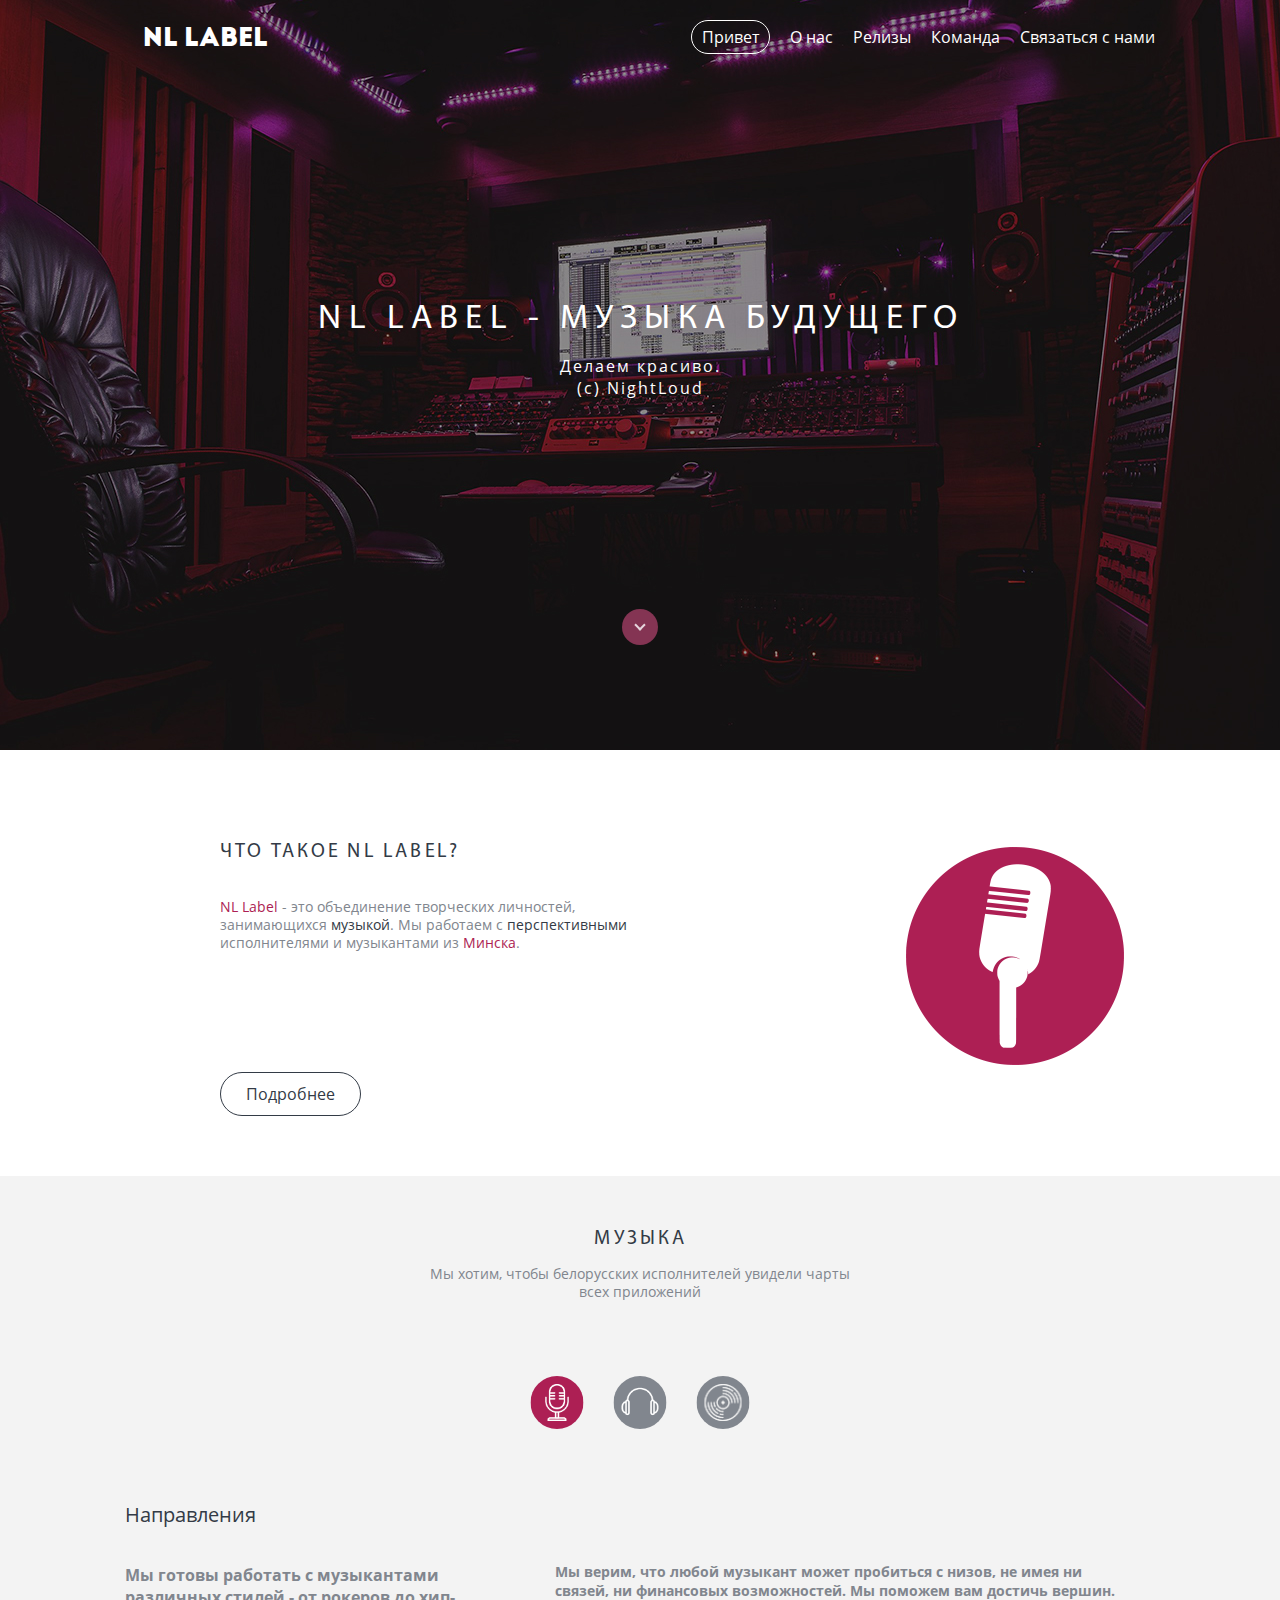
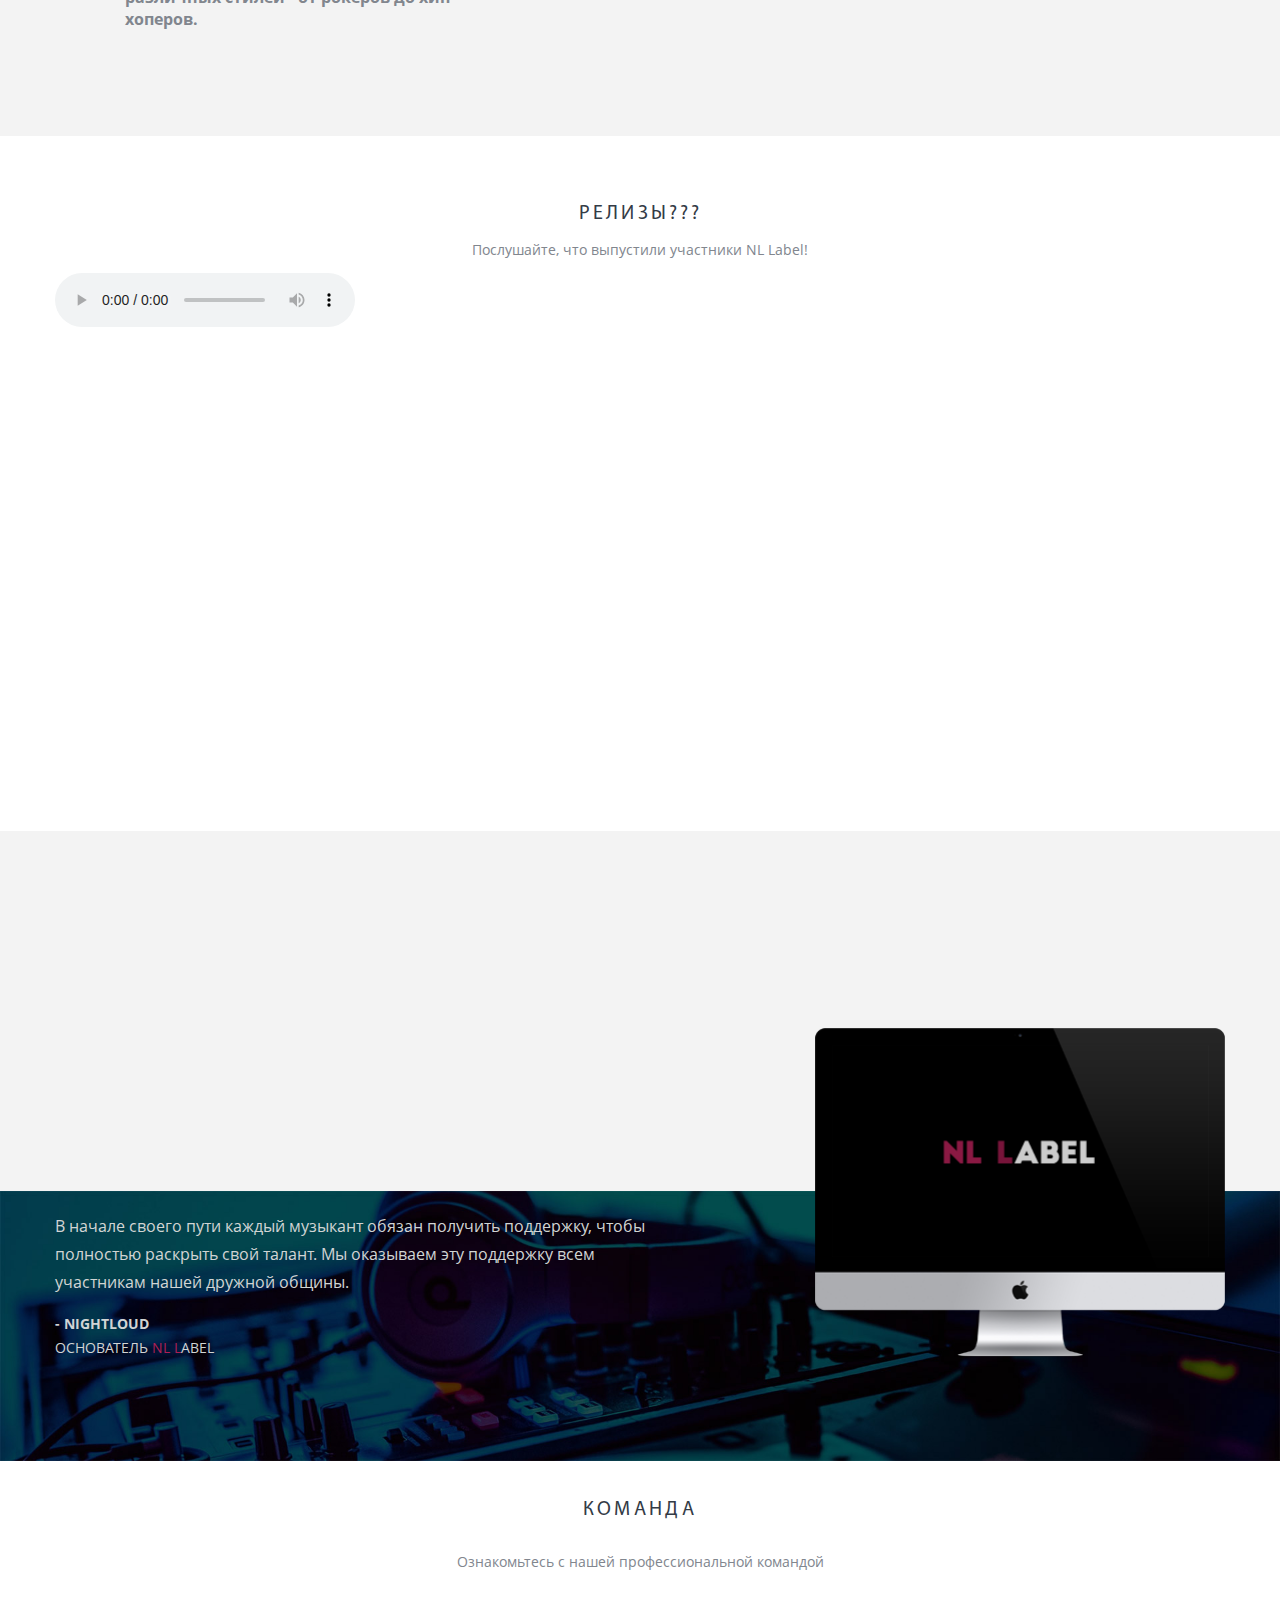
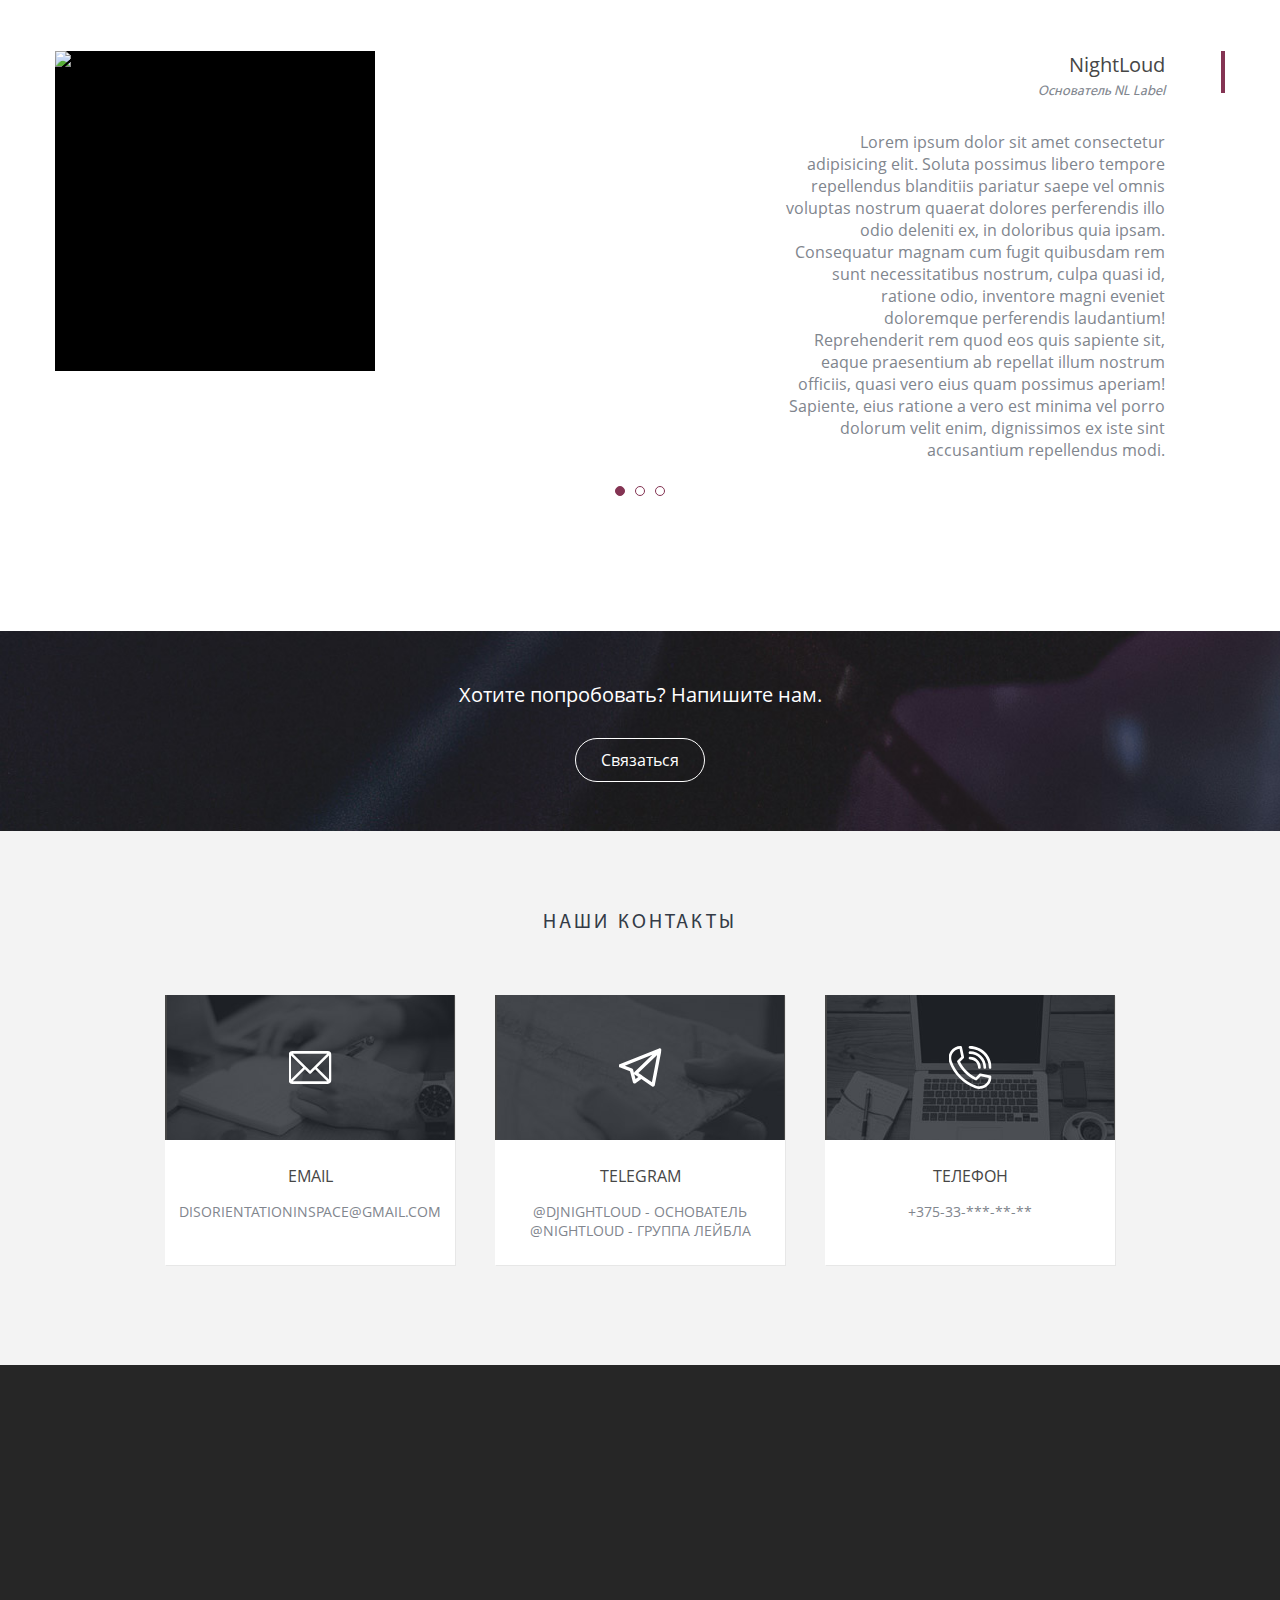
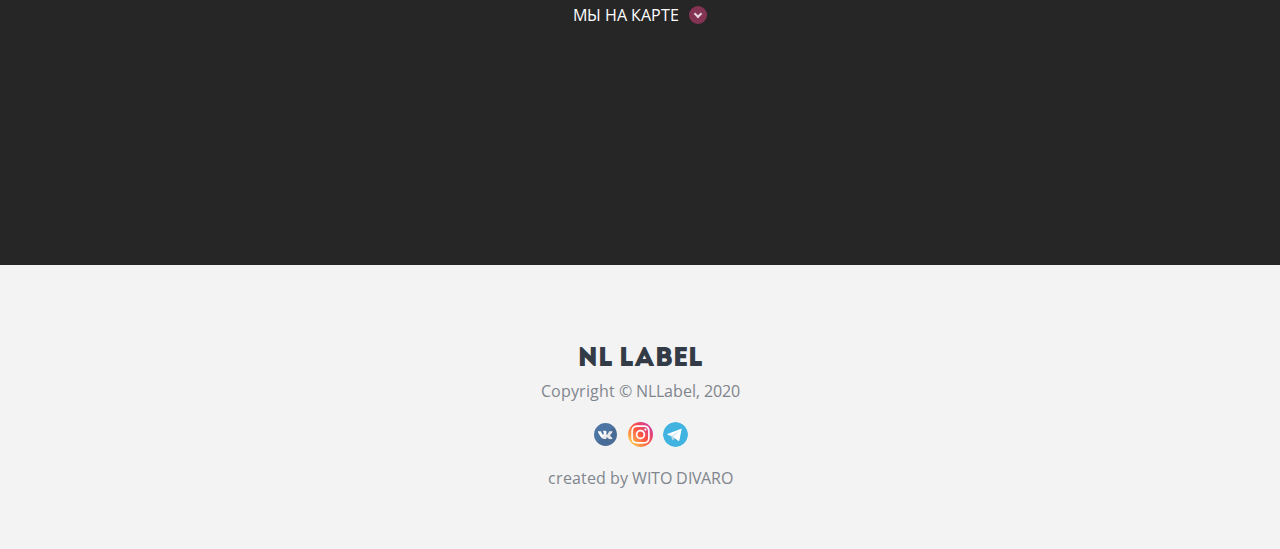
==== commit d157d3d9: "NL Label v1.0.0" ====
--- a/index.html
+++ b/index.html
@@ -1,256 +1,242 @@
 <!DOCTYPE html>
-<html lang="ru">
+<html lang="en">
 <head>
-  <meta charset="UTF-8">
-  <meta name="viewport" content="width=device-width, initial-scale=1.0">
-  <meta http-equiv="X-UA-Compatible" content="ie=edge">
-  <title>CAT ENERGY</title>
-  <link rel="stylesheet" href="css/app.css">
+    <meta charset="UTF-8">
+    <meta name="viewport" content="width=device-width, initial-scale=1.0">
+    <title>NL LABEL</title>
+    <link rel="stylesheet" href="css/app.min.css">
 </head>
 <body>
-
-
-    <!-- Header -->
-    <header class="main-header main-header--no-js">
-
-      <div class="main-header__wrapper">
-          <!-- Logo -->
-        <div class="main-header__head">
-          <a class="main-header__logo">
-              <picture>
-                <source media="(min-width: 1300px)" srcset="images/logo-desktop.svg">
-                <source media="(min-width: 768px)" srcset="images/logo-tablet.svg">
-
-                <img src="images/logo-mobile.svg" alt="Логотип сайта 'Cat Energy'" class="main-header__image">
-              </picture>
-          </a>
-
-          <!-- Navigation OPEN button -->
-          <button class="main-header__open main-header__button">
-            <span class="visually-hidden">Открыть меню</span>
-          </button>
-
-          <!-- Navigation CLOSE button -->
-          <button class="main-header__close main-header__button">
-            <span class="visually-hidden">Закрыть меню</span>
-          </button>
-        </div>
-
-
-        <!-- Navigation -->
-        <nav class="main-header__navigation main-navigation main-header__navigation--intro-background">
-
-          <!-- Navigation LIST -->
-          <ul class="main-navigation__list">
-            <li class="main-navigation__item main-navigation__item--current">
-              <a class="main-navigation__link">Главная</a>
+    <header class="header">
+        <p class="header__logo logo">
+            NL Label
+        </p>
+
+        <nav class="header__navigation navigation">
+            <a href="" class="navigation__link navigation__link--active">Привет</a>
+            <a href="" class="navigation__link">О нас</a>
+            <a href="" class="navigation__link">Релизы</a>
+            <a href="" class="navigation__link">Команда</a>
+            <a href="" class="navigation__link">Связаться с нами</a>   
+        </nav>
+    </header>
+
+    <main class="main">
+        <div class="main__background-image"></div>
+        <section class="intro">
+            <p class="intro__slogan">NL Label - музыка будущего</p>
+            <p class="intro__quote">Делаем красиво. <br> (c) NightLoud</p>
+
+            <button class="intro__dropdown dropdown">
+                <span class="visually-hidden">Дальше</span>
+            </button>
+        </section>
+
+        <section class="info">
+            <div class="info__background"></div>
+            <div class="info__wrapper">
+                <div class="info__about-us">
+                    <h2 class="info__header">Что такое NL Label?</h2>
+                    <p class="info__description">
+                        <span class="info__description--pink">NL Label</span> - это объединение творческих личностей, занимающихся
+                        <span class="info__description--dark-grey">музыкой</span>. Мы работаем с <span class="info__description--dark-grey">перспективными</span>     
+                        исполнителями и музыкантами из <span class="info__description--pink">Минска</span>.
+                    </p>
+
+                    <button class="info__button button">Подробнее</button>
+                
+                    <p class="info__picture"></p>
+                </div>
+                
+                <div class="info__slider slider">
+                    <!-- <p data-slide-name="recording" class="info__tabcontent show">
+                        <h2 class="info__header slider__header">Запись</h2>
+                        <p class="info__description slider__description">Мы предоставляем высококачественную запись вокала и инструментов своим исполнителям</p>
+                        <div class="slider__wrapper">
+                            <h3 class="slider__sub-header">NL Records</h3>
+                            <p class="slider__info slider__info--large-text">Наш лейбл обладает собственной студией звукозаписи с высококачественным оборудованием.</p>
+                            <p class="slider__info slider__info--wide">
+                                Давно мечтали записаться в профессиональной студии? <br>
+                                Хотели бы получить качественную обработку? <br>
+                                Или вы мечтаете записать хит под собственный бит? <br>
+                                Участники нашего лейбла получают всё это априори.
+                            </p>
+                        </div>
+                    </p> -->
+                    
+                    <p data-slide-name="music" class="info__tabcontent">
+                        <h2 class="info__header slider__header">Музыка</h2>
+                        <p class="info__description slider__description">Мы хотим, чтобы белорусских исполнителей увидели чарты всех приложений</p>
+                        <div class="slider__wrapper">
+                            <h3 class="slider__sub-header">Направления</h3>
+                            <p class="slider__info slider__info--large-text">Мы готовы работать с музыкантами различных стилей - от рокеров до хип-хоперов.</p>
+                            <p class="slider__info slider__info--wide">
+                                Мы верим, что любой музыкант может пробиться с низов, не имея ни связей, ни финансовых возможностей. Мы поможем вам достичь вершин.</p>
+                            </p>
+                        </div>
+                    </p>
+                    
+                    <!-- <p data-slide-name="promotion" class="info__tabcontent">
+                        <h2 class="info__header slider__header">Продвижение</h2>
+                        <p class="info__description slider__description">Мы рехостим не только на SoundCloud</p>
+                        <div class="slider__wrapper">
+                            <h3 class="slider__sub-header">Где меня могут послушать?</h3>
+                            <p class="slider__info slider__info">Мы продвигаем исполнителей на изестных площадках: Spotify, VK, Boom, Yandex.Music, Apple Music, и конечно же - SoundCloud.</p>
+                            <p class="slider__info slider__info--wide">Ваши фанаты смогут слушать вас на любой удобной для них площадке</p>
+                        </div>
+                    </p> -->
+                    
+                    <ul class="slider__navigation">
+                        <li class="slider__item slider__item--active">
+                            <button class="slider__button slider__button--microphone">
+                                <span class="visually-hidden">Запись</span>    
+                            </button>
+                        </li>
+                        <li class="slider__item">
+                            <button class="slider__button slider__button--headphones">
+                                <span class="visually-hidden">Музыка</span>
+                            </button>
+                        </li>
+                        <li class="slider__item">
+                            <button class="slider__button slider__button--disco">
+                                <span class="visually-hidden">Продвижение</span>
+                            </button> 
+                        </li>   
+                    </ul>
+                </div>
+            </div>
+        </section>
+        
+        <section class="releases">
+            <h2 class="releases__header">Релизы???</h2>
+            <p class="releases__description">Послушайте, что выпустили участники NL Label!</p>
+        
+            <audio src="music/Limbo - Airplane Mode.mp3" controls width = '500'></audio>
+        </section>
+
+        <section class="doubts">
+            <div class="doubts__background"></div>
+                <div class="doubts__wrapper">
+                    <h2 class="doubts__header">Ещё сомневаетесь?</h2>
+                    <div class="doubts__quote quote">
+                        <p class="quote__text">В начале своего пути каждый музыкант обязан получить поддержку, чтобы полностью раскрыть свой талант. 
+                        Мы оказываем эту поддержку всем участникам нашей дружной общины.</p>
+                        <p class="quote__author">
+                            <b class="quote__name">- NightLoud</b>
+                            <span class="quote__position">Основатель <span class="quote__text--pink">NL L</span>abel</span>
+                        </p>
+                    </div>
+                    <p class="doubts__imac"></p>
+                </div>
+        </section>
+
+        <section class="team">
+            <h2 class="team__header">Команда</h2>
+            <p class="team__info">Ознакомьтесь с нашей профессиональной командой</p>
+        
+            <div class="team__slider bottom-slider">
+                <div class="bottom-slider__tabcontent">
+                    <p class="bottom-slider__photo-container">
+                        <picture>
+                            <source srcset="../img/skrillex-photo-desktop@1x.png 1x,
+                                ../img/skrillex-photo-desktop@2x.png 2x" media="(min-width: 1300px)">
+                            <img src="" alt="DJ NightLoud" class="bottom-slider__photo" width = "320" height="320">    
+                        </picture>
+                    </p>
+                    <p class="bottom-slider__name">NightLoud</p>
+                    <p class="bottom-slider__position">Основатель NL Label</p>
+                    <span class="bottom-slider__pink-line"></span>
+                    <p class="bottom-slider__description">Lorem ipsum dolor sit amet consectetur adipisicing elit. Soluta possimus libero tempore repellendus blanditiis pariatur saepe vel omnis voluptas nostrum quaerat dolores perferendis illo odio deleniti ex, in doloribus quia ipsam. Consequatur magnam cum fugit quibusdam rem sunt necessitatibus nostrum, culpa quasi id, ratione odio, inventore magni eveniet doloremque perferendis laudantium! Reprehenderit rem quod eos quis sapiente sit, eaque praesentium ab repellat illum nostrum officiis, quasi vero eius quam possimus aperiam! Sapiente, eius ratione a vero est minima vel porro dolorum velit enim, dignissimos ex iste sint accusantium repellendus modi.</p>
+                </div>
+
+                <!-- <div class="bottom-slider__tabcontent">
+                    <p class="bottom-slider__photo-container">
+                    </p>
+                    <p class="bottom-slider__name">Lorem ipsum dolor sit amet.</p>
+                    <p class="bottom-slider__position">Lorem, ipsum.</p>
+                    <span class="bottom-slider__pink-line"></span>
+                    <p class="bottom-slider__description">Lorem ipsum, dolor sit amet consectetur adipisicing elit. Saepe dolorem inventore, consequuntur corrupti ratione voluptas optio voluptatum fugit distinctio. Soluta vel a accusantium libero velit. Similique explicabo excepturi fugiat ipsam quae sint soluta sequi placeat, minus corrupti odio? Officiis, odio maxime ab, cum corrupti ipsam error reiciendis exercitationem veritatis praesentium deleniti dolor voluptatem nulla, quam unde consequatur omnis eaque? Atque repellendus voluptas blanditiis excepturi numquam amet voluptatibus recusandae officia assumenda, pariatur aspernatur inventore dolore omnis magni quasi dignissimos doloribus dolorum eius laboriosam ullam! Praesentium aliquid natus beatae quos consequatur odit.</p>
+                </div>
+
+                <div class="bottom-slider__tabcontent">
+                    <p class="bottom-slider__photo-container">
+                    </p>
+                    <p class="bottom-slider__name">Lorem ipsum dolor sit amet.</p>
+                    <p class="bottom-slider__position">Lorem, ipsum.</p>
+                    <span class="bottom-slider__pink-line"></span>
+                    <p class="bottom-slider__description">Lorem ipsum dolor sit amet consectetur adipisicing elit. Voluptatem, quo consequuntur fugit est voluptates veritatis id explicabo dolorum et cumque ullam cum tempore rem, dolor ratione dignissimos laboriosam repellendus quas quis! Eaque accusamus repellendus iure animi quaerat? Adipisci temporibus hic ex corporis culpa accusantium illo maiores officia reprehenderit aperiam id modi, velit animi tenetur! Molestias repellendus unde culpa deserunt delectus placeat autem vero, laboriosam dignissimos. Doloribus autem porro eligendi saepe sed vel voluptatibus, officia rem voluptatem esse neque adipisci praesentium, nobis dolor ab atque a nulla perferendis, debitis fuga cum?</p>
+                </div> -->
+
+                <ul class="bottom-slider__bullets">
+                    <li class="bottom-slider__bullet bottom-slider__bullet--active"></li>
+                    <li class="bottom-slider__bullet"></li>
+                    <li class="bottom-slider__bullet"></li>
+                </ul>
+            </div>
+        </section>  
+
+        <article class="contact">
+            <div class="contact__background"></div>
+            <p class="contact__slogan">Хотите попробовать? Напишите нам.</p>
+            <a href="https://t.me/bestbeatmainerintheworld" target="_blank" class="contact__link button button--white">Связаться</a>
+        </article>
+
+        <section class="contacts">
+            <div class="contacts__background"></div>
+            <h2 class="contacts__header">Наши контакты</h2>
+            <div class="contacts__item">
+                <p class="contacts__photo contacts__photo--email"></p>
+                <h4 class="contacts__name">Email</h4>
+                <p class="contacts__details">disorientationinspace@gmail.com</p>
+            </div>
+            <div class="contacts__item">
+                <p class="contacts__photo contacts__photo--telegram"></p>
+                <h4 class="contacts__name">Telegram</h4>
+                <p class="contacts__details">
+                    @DJNightLoud - основатель <br>
+                    @NightLoud - группа лейбла</p>
+            </div>
+            <div class="contacts__item">
+                <p class="contacts__photo contacts__photo--phone"></p>
+                <h4 class="contacts__name">Телефон</h4>
+                <p class="contacts__details">+375-33-***-**-**</p>
+            </div>
+        </section>
+
+        <section class="map">
+            <div class="map__hover">
+                <p class="map__title">Мы на карте</p>
+                <p class="map__dropdown dropdown"></p>
+            </div>
+            <iframe class="map__iframe" src="https://www.google.com/maps/embed?pb=!1m18!1m12!1m3!1d18785.881916007704!2d27.678723340516644!3d53.94532937256558!2m3!1f0!2f0!3f0!3m2!1i1024!2i768!4f13.1!3m3!1m2!1s0x46dbc94d307b825b%3A0xc7262a90fa4fd87d!2z0KPRgNGD0YfRjNC1LCDQnNC40L3RgdC6!5e0!3m2!1sru!2sby!4v1606246002671!5m2!1sru!2sby" frameborder="0" style="border:0;" allowfullscreen="" aria-hidden="false" tabindex="0"></iframe>
+        </section>
+    </main>
+    
+    <footer class="footer">
+        <p class="footer__logo logo">
+            NL Label
+        </p>
+        <p class="footer__copyright">Copyright © NLLabel, 2020</p>
+        <ul class="footer__social social">
+            <li class="social__item">
+                <a href="" target="_blank" class="social__link social__link--vk">
+                    <span class="visually-hidden">ВКонтакте</span>
+                </a>
             </li>
-            <li class="main-navigation__item">
-              <a href="catalog.html" class="main-navigation__link">Каталог продукции</a>
+            <li class="social__item">
+                <a href="" target="_blank" class="social__link social__link--instagram">
+                    <span class="visually-hidden">Инстаграмм</span>
+                </a>
             </li>
-            <li class="main-navigation__item">
-              <a href="form.html" class="main-navigation__link">Подбор программы</a>
+            <li class="social__item">
+                <a href="https://t.me/NightLoud" target="_blank" class="social__link social__link--telegram">
+                    <span class="visually-hidden">Телеграмм</span>
+                </a>
             </li>
-
-          </ul>
-        </nav>
-      </div>
-
-
-
-      <!-- Intro -->
-      <section class="page-main__intro intro">
-        <h2 class="intro__title">Функциональное питание для котов</h2>
-        <p class="intro__slogan">Занялся собой? Займись котом!</p>
-
-        <!-- FOOD PICTURE -->
-        <p class="intro__image-container">
-          <picture>
-            <source type="image/webp" media = "(min-width: 1300px)"
-              srcset = "images/index-can-desktop@1x.webp 1x,
-                        images/index-can-desktop@2x.webp 2x">
-            <source type="image/webp" media = "(min-width: 768px)"
-              srcset = "images/index-can-tablet@1x.webp 1x,
-                        images/index-can-tablet@2x.webp 2x">
-
-            <source media = "(min-width: 1300px)"
-              srcset = "images/index-can-desktop@1x.png 1x,
-                        images/index-can-desktop@2x.png 2x">
-
-            <source media = "(min-width: 768px)"
-              srcset = "images/index-can-tablet@1x.png 1x,
-                        images/index-can-tablet@2x.png 2x">
-
-            <img src="images/index-can-mobile@1x.png" srcset = "images/index-can-mobile@2x.png 2x" alt="Коробка с кормом 'CAT ENERGY PRO (курица)'" width = "280" height = "272" class="intro__image">
-          </picture>
+        </ul>
+        <p class="footer__creator">
+            <a href="" class="footer__link">created by WITO DIVARO</a>
         </p>
-
-        <a href = "form.html" class="intro__button button">Подобрать программу</a>
-      </section>
-    </header>
-
-    <main class="page-main">
-
-      <!-- Categories -->
-      <section class="categories page-main__categories">
-
-        <div class="categories__item">
-          <span class="categories__icon categories__icon--fit"></span>
-          <h3 class="categories__title">Похудение</h3>
-          <p class="categories__description">Ваш кот весит больше собаки и почти утратил способность лазить по деревьям? Пора на диету! Cat Energy Slim поможет вашему питомцу сбросить лишний вес.</p>
-          <span class="categories__grey-line"></span>
-          <button class="categories__button">Каталог Slim</button>
-        </div>
-
-        <div class="categories__item">
-          <span class="categories__icon categories__icon--strong"></span>
-          <h3 class="categories__title">Набор массы</h3>
-          <p class="categories__description">Заработать авторитет среди дворовых котов и даже собак? Серия Cat Energy Pro поможет вашему коту нарастить необходимые мышцы!</p>
-          <span class="categories__grey-line"></span>
-          <button class="categories__button">Каталог Pro</button>
-        </div>
-      </section>
-
-      <!-- Advantages -->
-      <section class="advantages page-main__advantages">
-        <h2 class="advantages__title">Как это работает</h2>
-        <div class="advantages__item">
-          <span class="advantages__number">1</span>
-          <span class="advantages__icon advantages__icon--health"></span>
-          <p class="advantages__description">Функциональное питание содержит только полезные питательные вещества.</p>
-        </div>
-        <div class="advantages__item">
-          <span class="advantages__number">2</span>
-          <span class="advantages__icon advantages__icon--ease"></span>
-          <p class="advantages__description">Выпускается в виде порошка, который нужно лишь залить кипятком и готово.</p>
-        </div>
-        <div class="advantages__item">
-          <span class="advantages__number">3</span>
-          <span class="advantages__icon advantages__icon--food"></span>
-          <p class="advantages__description">Замените один-два приема обычной еды на наше функциональнео питание.</p>
-        </div>
-        <div class="advantages__item">
-          <span class="advantages__number">4</span>
-          <span class="advantages__icon advantages__icon--time"></span>
-          <p class="advantages__description">Уже через месяц наслаждайтесь изменениями к лучшему вашего питомца!</p>
-        </div>
-      </section>
-
-      <!-- Example -->
-      <section class="example page-main__example">
-        <h2 class="example__title">Живой пример</h2>
-        <p class="example__story">Борис сбросил 5 кг за 2 месяца, просто заменив
-        свой обычный корм на Cat Energy Slim. Отличный результат без изнуряющих
-        тренировок! При этом он не менял своих привычек и по-прежнему спит по 16 часов в день.</p>
-        <div class="example__stats">
-            <p class="example__stat">
-            <span class="example__aim">5 кг</span>
-            <span class="example__type">снижение <br> веса</span>
-          </p>
-          <p class="example__stat">
-            <span class="example__aim">60 дней</span>
-            <span class="example__type">затрачено времени</span>
-          </p>
-        </div>
-        <p class="example__price">Затраты на питание: <br> <span class="example__price-value">15 000 руб.</span></p>
-
-        <!-- BEFORE//AFTER -->
-        <div class="example__slider before-after">
-          <p class="before-after__image-container before-after__image-container--before">
-            <picture>
-              <source type="image/webp" media = "(min-width: 768px)"
-                srcset = "images/before-desktop@1x.webp 1x,
-                          images/before-desktop@2x.webp 2x">
-
-
-              <source media = "(min-width: 768px)"
-                srcset = "images/before-desktop@1x.png 1x,
-                          images/before-desktop@2x.png 2x">
-
-              <img src="images/before-mobile@1x.png" srcset = "images/before-mobile@2x.png 2x" alt="Кот до похудения" class="before-after__image" widht = "280" height = "232">
-            </picture>
-          </p>
-
-          <p class="before-after__image-container before-after__image-container--after">
-            <picture>
-              <source type="image/webp" media = "(min-width: 768px)"
-                srcset = "images/after-desktop@1x.webp 1x,
-                          images/after-desktop@2x.webp 2x">
-
-
-              <source media = "(min-width: 768px)"
-                srcset = "images/after-desktop@1x.png 1x,
-                          images/after-desktop@2x.png 2x">
-
-              <img src="images/after-mobile@1x.png" srcset = "images/after-mobile@2x.png 2x" alt="Кот после похудения" class="before-after__image" width = "280" height = "240">
-            </picture>
-          </p>
-
-          <!-- Range -->
-          <div class="before-after__range">
-            <span class="before-after__scale-title">Было</span>
-
-            <div class="before-after__scale">
-
-              <!-- mobile only -->
-              <div class="before-after__bar"></div>
-
-              <!-- desktop + tablet -->
-              <div class="before-after__range-toggle"></div>
-            </div>
-
-            <span class="before-after__scale-title">Стало</span>
-          </div>
-        </div>
-
-      </section>
-
-    </main>
-
-
-    <!-- Footer -->
-    <footer class="main-footer">
-      <!-- Contacts -->
-      <section class="contacts main-footer__contacts contacts--white-bg">
-        <h2 class="visually-hidden">Контакты</h2>
-        <p class="contacts__slogan">Приглашаем к сотрудничеству дилеров!</p>
-        <p class="contacts__address">ул. Большая Конюшенная, д.19/8
-        <br><br class = "contacts__br--mobile-hidden">Санкт-Петербург </p>
-      </section>
-
-      <!-- Map -->
-      <section class="map page-main__map">
-        <iframe class = "map__iframe" src="https://yandex.by/map-widget/v1/-/CCQleAT2cC" width="320" height="360" frameborder="0" allowfullscreen="true" style="border: none;"></iframe>
-      </section>
-
-
-      <div class="main-footer__wrapper">
-          <p class="main-footer__logo">
-            <img src="images/footer-logo-mobile.svg" alt="Логотип сайта 'CAT ENERGY'" class="main-footer__logo-image">
-          </p>
-
-        <ul class="main-footer__social-list">
-          <li class="main-footer__social-item">
-            <a href="https://github.com/disorientationinspace" class="main-footer__social-link main-footer__social-link--github" aria-label="Гитхаб"></a>
-          </li>
-
-          </li>
-          <li class="main-footer__social-item">
-            <a href="https://t.me/tiwwwf" class="main-footer__social-link main-footer__social-link--telegram" aria-label="Телеграм">
-            </a>
-          </li>
-        </ul>
-
-        <p class="main-footer__copyright">
-          <a href="https://t.me/tiwwwf" class="main-footer__link">
-            <span class="main-footer__text-wito-divaro">Wito Divaro</span>
-            <span class="main-footer__logo-wito-divaro"></span>
-          </a>
-        </p>
-      </div>
     </footer>
-
-  <script src="js/menu.js"></script>
-
 </body>
-</html>
+</html>--- a/css/app.min.css
+++ b/css/app.min.css
@@ -0,0 +1,993 @@
+.visually-hidden {
+  position: absolute!important;
+  clip: rect(1px 1px 1px 1px);
+  clip: rect(1px,1px,1px,1px);
+  padding: 0!important;
+  border: 0!important;
+  height: 1px!important;
+  width: 1px!important;
+  overflow: hidden
+}
+body {
+  margin: 0;
+  padding: 0
+}
+@font-face {
+  font-family: "Big John Bold";
+  font-display: swap;
+  src: url(../fonts/BigJohnPRO-Bold.woff) format("woff"),url(../fonts/BigJohnPRO-Bold.woff2) format("woff2")
+}
+@font-face {
+  font-family: "MyriadPro Regular";
+  font-display: swap;
+  src: url(../fonts/MyriadPro-Regular.woff) format("woff"),url(../fonts/MyriadPro-Regular.woff2) format("woff2")
+}
+@font-face {
+  font-family: "Open Sans Regular";
+  font-display: swap;
+  src: url(../fonts/OpenSans-Regular.woff) format("woff"),url(../fonts/OpenSans-Regular.woff2) format("woff2")
+}
+@font-face {
+  font-family: "Open Sans Bold";
+  font-display: swap;
+  src: url(../fonts/OpenSans-Bold.woff) format("woff"),url(../fonts/OpenSans-Bold.woff2) format("woff2")
+}
+.logo {
+  padding: 0;
+  margin: 0;
+  width: 200px;
+  display: -webkit-box;
+  display: -webkit-flex;
+  display: -ms-flexbox;
+  display: flex;
+  -webkit-box-align: center;
+  -webkit-align-items: center;
+  -ms-flex-align: center;
+  align-items: center;
+  -webkit-box-pack: center;
+  -webkit-justify-content: center;
+  -ms-flex-pack: center;
+  justify-content: center;
+  text-transform: uppercase;
+  font-size: 25px;
+  line-height: 1em;
+  color: #fff;
+  font-family: "Big John Bold",Arial,sans-serif
+}
+.button {
+  padding: 10px 25px;
+  font-family: "Open Sans Regular",Arial,sans-serif;
+  font-size: 16px;
+  color: #333b46;
+  border: 1px solid #333b46;
+  border-radius: 50px;
+  background: 0 0;
+  cursor: pointer
+}
+.button:hover {
+  background-color: #f3f3f3
+}
+.button--white {
+  border-color: #fff;
+  color: #fff
+}
+.button--white:hover {
+  background-color: rgba(6,6,6,.3)
+}
+.bottom-slider {
+  margin: 0 auto;
+  margin-bottom: 135px;
+  width: 1170px
+}
+.bottom-slider__tabcontent {
+  position: relative;
+  width: 100%
+}
+.bottom-slider__photo-container {
+  position: absolute;
+  top: 0;
+  left: 0;
+  margin: 0;
+  padding: 0;
+  width: 320px;
+  height: 320px;
+  background-color: #000
+}
+.bottom-slider__name {
+  margin: 0;
+  padding: 0;
+  margin-right: 60px;
+  font-family: "Open Sans Regular",Arial,sans-serif;
+  font-size: 20px;
+  text-align: right;
+  color: #464646
+}
+.bottom-slider__position {
+  margin: 0;
+  padding: 0;
+  margin-top: 5px;
+  margin-right: 60px;
+  font-family: "MyriadPro Regular",Arial,sans-serif;
+  font-size: 14px;
+  font-style: italic;
+  text-align: right;
+  color: #81868e
+}
+.bottom-slider__pink-line {
+  position: absolute;
+  right: 0;
+  top: 0;
+  height: 42px;
+  width: 4px;
+  display: block;
+  background-color: #843453
+}
+.bottom-slider__description {
+  padding: 0;
+  margin-left: auto;
+  margin-top: 30px;
+  margin-right: 60px;
+  margin-bottom: 25px;
+  width: 380px;
+  text-align: right;
+  color: #81868e;
+  font-family: "Open Sans Regular",Arial,sans-serif
+}
+.bottom-slider__bullets {
+  margin: 0;
+  padding: 0;
+  margin-left: -10px;
+  -webkit-box-sizing: border-box;
+  box-sizing: border-box;
+  list-style: none;
+  display: -webkit-box;
+  display: -webkit-flex;
+  display: -ms-flexbox;
+  display: flex;
+  -webkit-flex-wrap: wrap;
+  -ms-flex-wrap: wrap;
+  flex-wrap: wrap;
+  -webkit-box-pack: center;
+  -webkit-justify-content: center;
+  -ms-flex-pack: center;
+  justify-content: center
+}
+.bottom-slider__bullet {
+  margin-left: 10px;
+  width: 10px;
+  height: 10px;
+  -webkit-box-sizing: border-box;
+  box-sizing: border-box;
+  border-radius: 50%;
+  border: 1px solid #843453;
+  cursor: pointer
+}
+.bottom-slider__bullet--active {
+  background-color: #843453
+}
+.dropdown {
+  position: relative;
+  width: 36px;
+  height: 36px;
+  display: block;
+  border-radius: 50px;
+  border: none;
+  background-color: #843453;
+  -webkit-transition-duration: .2s;
+  -o-transition-duration: .2s;
+  transition-duration: .2s;
+  cursor: pointer
+}
+.dropdown:hover {
+  -webkit-transition-duration: .2s;
+  -o-transition-duration: .2s;
+  transition-duration: .2s;
+  -webkit-transform: scale(1.1);
+  -ms-transform: scale(1.1);
+  transform: scale(1.1);
+  opacity: .7
+}
+.dropdown:after {
+  content: "";
+  position: absolute;
+  top: 45%;
+  left: 50%;
+  width: 6px;
+  height: 6px;
+  border: 2px solid #e6d6dd;
+  border-left: none;
+  border-top: none;
+  -webkit-transform: translate(-50%,-50%) rotate(45deg);
+  -ms-transform: translate(-50%,-50%) rotate(45deg);
+  transform: translate(-50%,-50%) rotate(45deg)
+}
+.social {
+  margin: 0;
+  padding: 0;
+  list-style-type: none;
+  display: -ms-grid;
+  display: grid;
+  -ms-grid-columns: (25px)[3];
+  grid-template-columns: repeat(3,25px);
+  grid-gap: 10px;
+  -webkit-box-pack: center;
+  -webkit-justify-content: center;
+  -ms-flex-pack: center;
+  justify-content: center
+}
+.social__item {
+  width: 25px;
+  height: 25px
+}
+.social__link {
+  display: block;
+  width: 25px;
+  height: 25px;
+  border-radius: 50%;
+  background-size: 100%;
+  background-repeat: no-repeat;
+  background-position: 50% 50%;
+  -webkit-transition-duration: .2s;
+  -o-transition-duration: .2s;
+  transition-duration: .2s
+}
+.social__link--vk {
+  background-image: url(../img/vk-icon.svg)
+}
+.social__link--instagram {
+  background-image: url(../img/instagram-icon.svg)
+}
+.social__link--telegram {
+  background-image: url(../img/telegram-logo-original-icon.svg)
+}
+.social__link:hover {
+  -webkit-transition-duration: .2s;
+  -o-transition-duration: .2s;
+  transition-duration: .2s;
+  -webkit-transform: scale(1.1);
+  -ms-transform: scale(1.1);
+  transform: scale(1.1)
+}
+.header {
+  position: relative;
+  width: 1170px;
+  margin: 0 auto;
+  display: -webkit-box;
+  display: -webkit-flex;
+  display: -ms-flexbox;
+  display: flex;
+  -webkit-flex-wrap: wrap;
+  -ms-flex-wrap: wrap;
+  flex-wrap: wrap
+}
+.header::after {
+  content: "";
+  z-index: -1;
+  left: 0;
+  top: 0;
+  position: absolute;
+  width: 100%;
+  height: 100%
+}
+.header__logo {
+  margin: 20px 0;
+  margin-left: 50px
+}
+.navigation {
+  padding: 0;
+  margin: 0;
+  margin: 20px 0;
+  margin-right: 60px;
+  margin-left: auto;
+  display: -webkit-box;
+  display: -webkit-flex;
+  display: -ms-flexbox;
+  display: flex;
+  -webkit-flex-wrap: wrap;
+  -ms-flex-wrap: wrap;
+  flex-wrap: wrap;
+  -webkit-box-align: center;
+  -webkit-align-items: center;
+  -ms-flex-align: center;
+  align-items: center
+}
+.navigation__link {
+  padding: 5px 10px;
+  text-decoration: none;
+  color: #fff;
+  font-family: "Open Sans Regular",Arial,sans-serif;
+  font-size: 16px
+}
+.navigation__link:hover {
+  opacity: .6
+}
+.navigation__link:active {
+  opacity: .3
+}
+.navigation__link--active {
+  margin: 0 10px;
+  border: 1px solid #fff;
+  border-radius: 50px
+}
+.navigation__link--active:hover {
+  opacity: 1
+}
+.navigation__link--active:active {
+  opacity: 1
+}
+.main {
+  position: relative;
+  margin: 0;
+  padding: 0;
+  width: 100%
+}
+.main__background-image {
+  top: -74px;
+  position: absolute;
+  z-index: -1;
+  width: 100%;
+  height: 750px;
+  background-color: #000;
+  background-image: url(../img/background-desktop@1x.jpg);
+  background-repeat: no-repeat;
+  background-size: cover;
+  background-position: 50% 0
+}
+@media (-webkit-min-device-pixel-ratio:1.5),
+(-o-min-device-pixel-ratio:3/2),
+(min-resolution:144dpi),
+(min-resolution:1.5dppx) {
+  .main__background-image {
+    background-image: url(../img/background-desktop@2x.jpg)
+  }
+}
+.intro {
+  padding: 1px 0;
+  width: 1170px;
+  margin: 0 auto
+}
+.intro__slogan {
+  margin: 0 auto;
+  margin-top: 210px;
+  padding: 0;
+  width: 650px;
+  letter-spacing: .2em;
+  font-family: "MyriadPro Regular",Arial,sans-serif;
+  line-height: 70px;
+  font-size: 35px;
+  text-align: center;
+  text-transform: uppercase;
+  color: #fff
+}
+.intro__quote {
+  margin: 0;
+  padding: 0;
+  font-family: "Open Sans Regular",Arial,sans-serif;
+  text-align: center;
+  font-size: 16px;
+  letter-spacing: 2px;
+  color: #fff
+}
+.intro__dropdown {
+  position: relative;
+  margin: 0 auto;
+  margin-bottom: 90px;
+  margin-top: 210px
+}
+.info {
+  position: relative;
+  width: 100%
+}
+.info__wrapper {
+  width: 1170px;
+  margin: 0 auto;
+  padding-bottom: 70px
+}
+.info__about-us {
+  position: relative;
+  margin-top: 110px;
+  margin-left: 165px;
+  margin-bottom: 100px
+}
+.info__header {
+  margin: 0;
+  padding: 0;
+  font-family: "MyriadPro Regular",Arial,sans-serif;
+  font-size: 20px;
+  line-height: 12px;
+  letter-spacing: 3px;
+  font-weight: 100;
+  text-transform: uppercase;
+  color: #333b46
+}
+.info__description {
+  margin-top: 40px;
+  margin-bottom: 0;
+  width: 450px;
+  color: #81868e;
+  font-weight: 500;
+  font-size: 14px;
+  line-height: 18px;
+  font-family: "Open Sans Regular",Arial,sans-serif
+}
+.info__description--pink {
+  color: #ad1f54
+}
+.info__description--dark-grey {
+  color: #333b46
+}
+.info__button {
+  margin-top: 120px
+}
+.info__picture {
+  -webkit-box-ordinal-group: 4;
+  -webkit-order: 3;
+  -ms-flex-order: 3;
+  order: 3;
+  position: absolute;
+  right: 100px;
+  top: 0;
+  margin: 0;
+  padding: 0;
+  background-image: url(../img/microphone.svg);
+  background-repeat: no-repeat;
+  background-position: 50% 50%;
+  width: 220px;
+  height: 220px
+}
+.info__background {
+  position: absolute;
+  z-index: -1;
+  top: 330px;
+  background-color: #f3f3f3;
+  width: 100%;
+  height: 560px
+}
+.slider {
+  width: 1170px;
+  padding-top: 1px;
+  position: relative
+}
+.slider__header {
+  text-align: center
+}
+.slider__description {
+  margin: 0 auto;
+  margin-top: 20px;
+  text-align: center
+}
+.slider__wrapper {
+  margin-top: 180px;
+  margin-left: 70px;
+  display: -webkit-box;
+  display: -webkit-flex;
+  display: -ms-flexbox;
+  display: flex;
+  -webkit-flex-wrap: wrap;
+  -ms-flex-wrap: wrap;
+  flex-wrap: wrap;
+  width: 1000px
+}
+.slider__sub-header {
+  width: 100%;
+  font-family: "Open Sans Regular",Arial,sans-serif;
+  font-weight: 1;
+  font-size: 20px;
+  color: #333b46
+}
+.slider__info {
+  font-family: "Open Sans Bold",Arial,sans-serif;
+  font-size: 16px;
+  width: 400px;
+  color: #81868e
+}
+.slider__info--wide {
+  margin-left: 30px;
+  width: 570px;
+  font-size: 14px
+}
+.slider__navigation {
+  position: absolute;
+  top: 160px;
+  left: 50%;
+  padding: 0;
+  margin: 0;
+  margin-left: -15px;
+  display: -webkit-box;
+  display: -webkit-flex;
+  display: -ms-flexbox;
+  display: flex;
+  -webkit-flex-wrap: wrap;
+  -ms-flex-wrap: wrap;
+  flex-wrap: wrap;
+  list-style: none;
+  -webkit-transform: translatex(-50%);
+  -ms-transform: translatex(-50%);
+  transform: translatex(-50%)
+}
+.slider__item {
+  margin-left: 30px;
+  width: 53px;
+  height: 53px
+}
+.slider__item--active .slider__button {
+  background-color: #ad1f54
+}
+.slider__item--active .slider__button:hover {
+  background-color: #ad1f54
+}
+.slider__button {
+  width: 53px;
+  height: 53px;
+  border: none;
+  border-radius: 50%;
+  background-color: #81868e;
+  background-repeat: no-repeat;
+  background-position: 50% 50%;
+  background-size: 37px;
+  -webkit-transition-duration: .2s;
+  -o-transition-duration: .2s;
+  transition-duration: .2s;
+  -webkit-transition-property: background-color;
+  -o-transition-property: background-color;
+  transition-property: background-color;
+  cursor: pointer
+}
+.slider__button:hover {
+  background-color: #843453
+}
+.slider__button--microphone {
+  background-image: url(../img/microphone-icon.png)
+}
+.slider__button--headphones {
+  background-image: url(../img/headphones-icon.png)
+}
+.slider__button--disco {
+  background-image: url(../img/disco-icon.png)
+}
+.releases {
+  width: 1170px;
+  margin: 0 auto;
+  margin-top: 70px;
+  margin-bottom: 500px
+}
+.releases__header {
+  margin: 0;
+  padding: 0;
+  font-size: 20px;
+  font-family: "MyriadPro Regular",Arial,sans-serif;
+  text-transform: uppercase;
+  letter-spacing: 3px;
+  font-weight: 1;
+  text-align: center;
+  color: #333b46
+}
+.releases__description {
+  font-family: "Open Sans Regular",Arial,sans-serif;
+  font-size: 14px;
+  color: #81868e;
+  text-align: center
+}
+.doubts {
+  position: relative;
+  padding: 1px 0;
+  min-height: 630px;
+  width: 100%
+}
+.doubts__background {
+  z-index: -1;
+  position: absolute;
+  top: 0;
+  width: 100%;
+  height: 630px;
+  background-color: #f3f3f3;
+  background-image: url(../img/doubts-background-desktop@1x.jpg);
+  background-repeat: no-repeat;
+  background-size: 100%;
+  background-position: 50% 100%
+}
+.doubts__wrapper {
+  position: relative;
+  padding: 1px 0;
+  margin: 0 auto;
+  margin-top: 230px;
+  width: 1170px
+}
+.doubts__header {
+  margin: 0;
+  padding: 0;
+  margin-top: 70px;
+  color: #f3f3f3;
+  text-transform: uppercase;
+  font-family: "MyriadPro Regular",Arial,sans-serif;
+  font-weight: 1;
+  letter-spacing: 3px
+}
+.doubts__quote {
+  margin: 0;
+  padding: 0;
+  margin-top: 50px
+}
+.doubts__imac {
+  position: absolute;
+  right: 0;
+  top: -50px;
+  height: 330px;
+  width: 410px;
+  background-image: url(../img/imac-nllabel-desktop@1x.png);
+  background-repeat: no-repeat;
+  background-size: 100%
+}
+@media (-webkit-min-device-pixel-ratio:1.5),
+(-o-min-device-pixel-ratio:3/2),
+(min-resolution:144dpi),
+(min-resolution:1.5dppx) {
+  .doubts__imac {
+    background-image: url(../img/imac-nllabel-desktop@2x.png)
+  }
+}
+.quote {
+  width: 590px;
+  color: #d1d4d4;
+  font-family: "Open Sans Regular",Arial,sans-serif
+}
+.quote__text {
+  font-size: 16px;
+  line-height: 28px;
+  font-weight: 500
+}
+.quote__text--pink {
+  color: #ad1f54
+}
+.quote__author {
+  text-transform: uppercase;
+  display: -webkit-box;
+  display: -webkit-flex;
+  display: -ms-flexbox;
+  display: flex;
+  -webkit-box-orient: vertical;
+  -webkit-box-direction: normal;
+  -webkit-flex-direction: column;
+  -ms-flex-direction: column;
+  flex-direction: column;
+  font-size: 14px;
+  line-height: 24px
+}
+.quote__name {
+  font-family: "Open Sans Bold",Arial,sans-serif;
+  font-weight: 1
+}
+.team {
+  width: 1170px;
+  margin: 0 auto
+}
+.team__header {
+  margin: 0;
+  padding: 0;
+  margin-top: 35px;
+  font-family: "MyriadPro Regular",Arial,sans-serif;
+  font-size: 20px;
+  letter-spacing: 3px;
+  font-weight: 1;
+  color: #333b46;
+  text-transform: uppercase;
+  text-align: center
+}
+.team__info {
+  width: 450px;
+  margin: 0 auto;
+  padding: 0;
+  margin-top: 30px;
+  font-size: 14px;
+  font-family: "Open Sans Regular",Arial,sans-serif;
+  text-align: center;
+  color: #81868e
+}
+.team__slider {
+  margin-top: 80px
+}
+.contact {
+  position: relative;
+  height: 200px;
+  width: 100%;
+  display: -webkit-box;
+  display: -webkit-flex;
+  display: -ms-flexbox;
+  display: flex;
+  -webkit-box-pack: center;
+  -webkit-justify-content: center;
+  -ms-flex-pack: center;
+  justify-content: center;
+  -webkit-box-align: center;
+  -webkit-align-items: center;
+  -ms-flex-align: center;
+  align-items: center;
+  -webkit-box-orient: vertical;
+  -webkit-box-direction: normal;
+  -webkit-flex-direction: column;
+  -ms-flex-direction: column;
+  flex-direction: column
+}
+.contact__background {
+  position: absolute;
+  z-index: -1;
+  top: 0;
+  left: 0;
+  width: 100%;
+  height: 200px;
+  background-color: #000;
+  background-repeat: no-repeat;
+  background-size: cover;
+  background-image: url(../img/contact-background-desktop.jpg)
+}
+.contact__slogan {
+  margin: 0;
+  margin-bottom: 30px;
+  padding: 0;
+  font-size: 20px;
+  font-family: "Open Sans Regular",Arial,sans-serif;
+  color: #fff
+}
+.contact__link {
+  font-family: "Open Sans Regular",Arial,sans-serif;
+  text-decoration: none
+}
+.contacts {
+  position: relative;
+  width: 100%;
+  margin: 0 auto;
+  padding-bottom: 100px;
+  display: -ms-grid;
+  display: grid;
+  -webkit-column-gap: 40px;
+  -moz-column-gap: 40px;
+  column-gap: 40px;
+  row-gap: 60px;
+  -ms-grid-columns: (290px)[3];
+  grid-template-columns: repeat(3,290px);
+  -webkit-box-pack: center;
+  -webkit-justify-content: center;
+  -ms-flex-pack: center;
+  justify-content: center
+}
+.contacts__background {
+  position: absolute;
+  z-index: -1;
+  top: 0;
+  left: 0;
+  width: 100%;
+  height: 100%;
+  background-color: #f3f3f3
+}
+.contacts__header {
+  -ms-grid-column-span: 3;
+  grid-column: span 3;
+  margin: 0;
+  margin-top: 80px;
+  width: 100%;
+  text-align: center;
+  color: #333b46;
+  text-transform: uppercase;
+  letter-spacing: 3px;
+  font-weight: 1;
+  font-family: "MyriadPro Regular",Arial,sans-serif;
+  font-size: 20px
+}
+.contacts__item {
+  height: 270px;
+  width: 290px;
+  display: -webkit-box;
+  display: -webkit-flex;
+  display: -ms-flexbox;
+  display: flex;
+  -webkit-flex-wrap: wrap;
+  -ms-flex-wrap: wrap;
+  flex-wrap: wrap;
+  -webkit-box-align: center;
+  -webkit-align-items: center;
+  -ms-flex-align: center;
+  align-items: center;
+  -webkit-box-orient: vertical;
+  -webkit-box-direction: normal;
+  -webkit-flex-direction: column;
+  -ms-flex-direction: column;
+  flex-direction: column;
+  font-family: "Open Sans Regular",Arial,sans-serif;
+  background-color: #fff;
+  -webkit-box-shadow: 1px 1px 0 0 #e7e7e7;
+  box-shadow: 1px 1px 0 0 #e7e7e7
+}
+.contacts__name {
+  padding: 0;
+  margin: 0;
+  margin-top: 25px;
+  color: #464646;
+  text-transform: uppercase;
+  font-weight: 1;
+  font-size: 16px
+}
+.contacts__details {
+  padding: 0;
+  margin: 0;
+  margin-top: 15px;
+  font-size: 14px;
+  color: #81868e;
+  text-align: center;
+  text-transform: uppercase
+}
+.contacts__photo {
+  position: relative;
+  margin: 0;
+  padding: 0;
+  height: 145px;
+  width: 100%;
+  background-color: #464646;
+  background-position: 50% 50%;
+  background-repeat: no-repeat
+}
+.contacts__photo::after {
+  content: "";
+  position: absolute;
+  left: 50%;
+  top: 50%;
+  -webkit-transform: translate(-50%,-50%);
+  -ms-transform: translate(-50%,-50%);
+  transform: translate(-50%,-50%);
+  background-repeat: no-repeat;
+  background-position: 50% 50%;
+  background-size: 100%
+}
+.contacts__photo--email {
+  background-image: url(../img/email-background@1x.jpg)
+}
+@media (-webkit-min-device-pixel-ratio:1.5),
+(-o-min-device-pixel-ratio:3/2),
+(min-resolution:144dpi),
+(min-resolution:1.5dppx) {
+  .contacts__photo--email {
+    background-image: url(../img/email-background@2x.jpg)
+  }
+}
+.contacts__photo--email::after {
+  background-image: url(../img/email-icon.svg);
+  width: 43px;
+  height: 50px
+}
+.contacts__photo--telegram {
+  background-image: url(../img/telegram-background@1x.jpg)
+}
+@media (-webkit-min-device-pixel-ratio:1.5),
+(-o-min-device-pixel-ratio:3/2),
+(min-resolution:144dpi),
+(min-resolution:1.5dppx) {
+  .contacts__photo--telegram {
+    background-image: url(../img/telegram-background@2x.jpg)
+  }
+}
+.contacts__photo--telegram::after {
+  background-image: url(../img/telegram-logo-icon.svg);
+  width: 43px;
+  height: 50px
+}
+.contacts__photo--phone {
+  background-image: url(../img/phone-background@1x.jpg)
+}
+@media (-webkit-min-device-pixel-ratio:1.5),
+(-o-min-device-pixel-ratio:3/2),
+(min-resolution:144dpi),
+(min-resolution:1.5dppx) {
+  .contacts__photo--phone {
+    background-image: url(../img/phone-background@2x.jpg)
+  }
+}
+.contacts__photo--phone::after {
+  background-image: url(../img/phone-icon.svg);
+  width: 43px;
+  height: 50px
+}
+.map {
+  display: block;
+  position: relative;
+  width: 100%;
+  height: 500px
+}
+.map__hover {
+  z-index: 1;
+  position: absolute;
+  top: 0;
+  left: 0;
+  display: -webkit-box;
+  display: -webkit-flex;
+  display: -ms-flexbox;
+  display: flex;
+  -webkit-flex-wrap: wrap;
+  -ms-flex-wrap: wrap;
+  flex-wrap: wrap;
+  -webkit-box-align: center;
+  -webkit-align-items: center;
+  -ms-flex-align: center;
+  align-items: center;
+  -webkit-box-pack: center;
+  -webkit-justify-content: center;
+  -ms-flex-pack: center;
+  justify-content: center;
+  width: 100%;
+  height: 100%;
+  background-color: rgba(0,0,0,.85)
+}
+.map__hover:hover {
+  cursor: pointer
+}
+.map__hover:hover .map__dropdown {
+  -webkit-transform: scale(1.2);
+  -ms-transform: scale(1.2);
+  transform: scale(1.2)
+}
+.map__title {
+  color: #fff;
+  font-size: 16px;
+  font-family: "Open Sans Regular",Arial,sans-serif;
+  text-transform: uppercase
+}
+.map__dropdown {
+  margin-left: 10px;
+  width: 18px;
+  height: 18px
+}
+.map__dropdown:after {
+  width: 4px;
+  height: 4px
+}
+.map__iframe {
+  width: 100%;
+  height: 100%
+}
+.footer {
+  padding-top: 80px;
+  padding-bottom: 60px;
+  width: 100%;
+  display: -webkit-box;
+  display: -webkit-flex;
+  display: -ms-flexbox;
+  display: flex;
+  -webkit-box-pack: center;
+  -webkit-justify-content: center;
+  -ms-flex-pack: center;
+  justify-content: center;
+  -webkit-box-orient: vertical;
+  -webkit-box-direction: normal;
+  -webkit-flex-direction: column;
+  -ms-flex-direction: column;
+  flex-direction: column;
+  background-color: #f3f3f3
+}
+.footer__logo {
+  padding: 0;
+  margin: 0 auto;
+  color: #333b46
+}
+.footer__copyright {
+  margin: 0;
+  margin-top: 10px;
+  padding: 0;
+  font-family: "Open Sans Regular",Arial,sans-serif;
+  color: #81868e;
+  text-align: center
+}
+.footer__social {
+  margin-top: 20px
+}
+.footer__creator {
+  margin: 0;
+  padding: 0;
+  margin-top: 20px;
+  text-align: center;
+  font-family: "Open Sans Regular",Arial,sans-serif
+}
+.footer__link {
+  color: #81868e;
+  text-decoration: none
+}
+.footer__link:hover {
+  opacity: .7
+}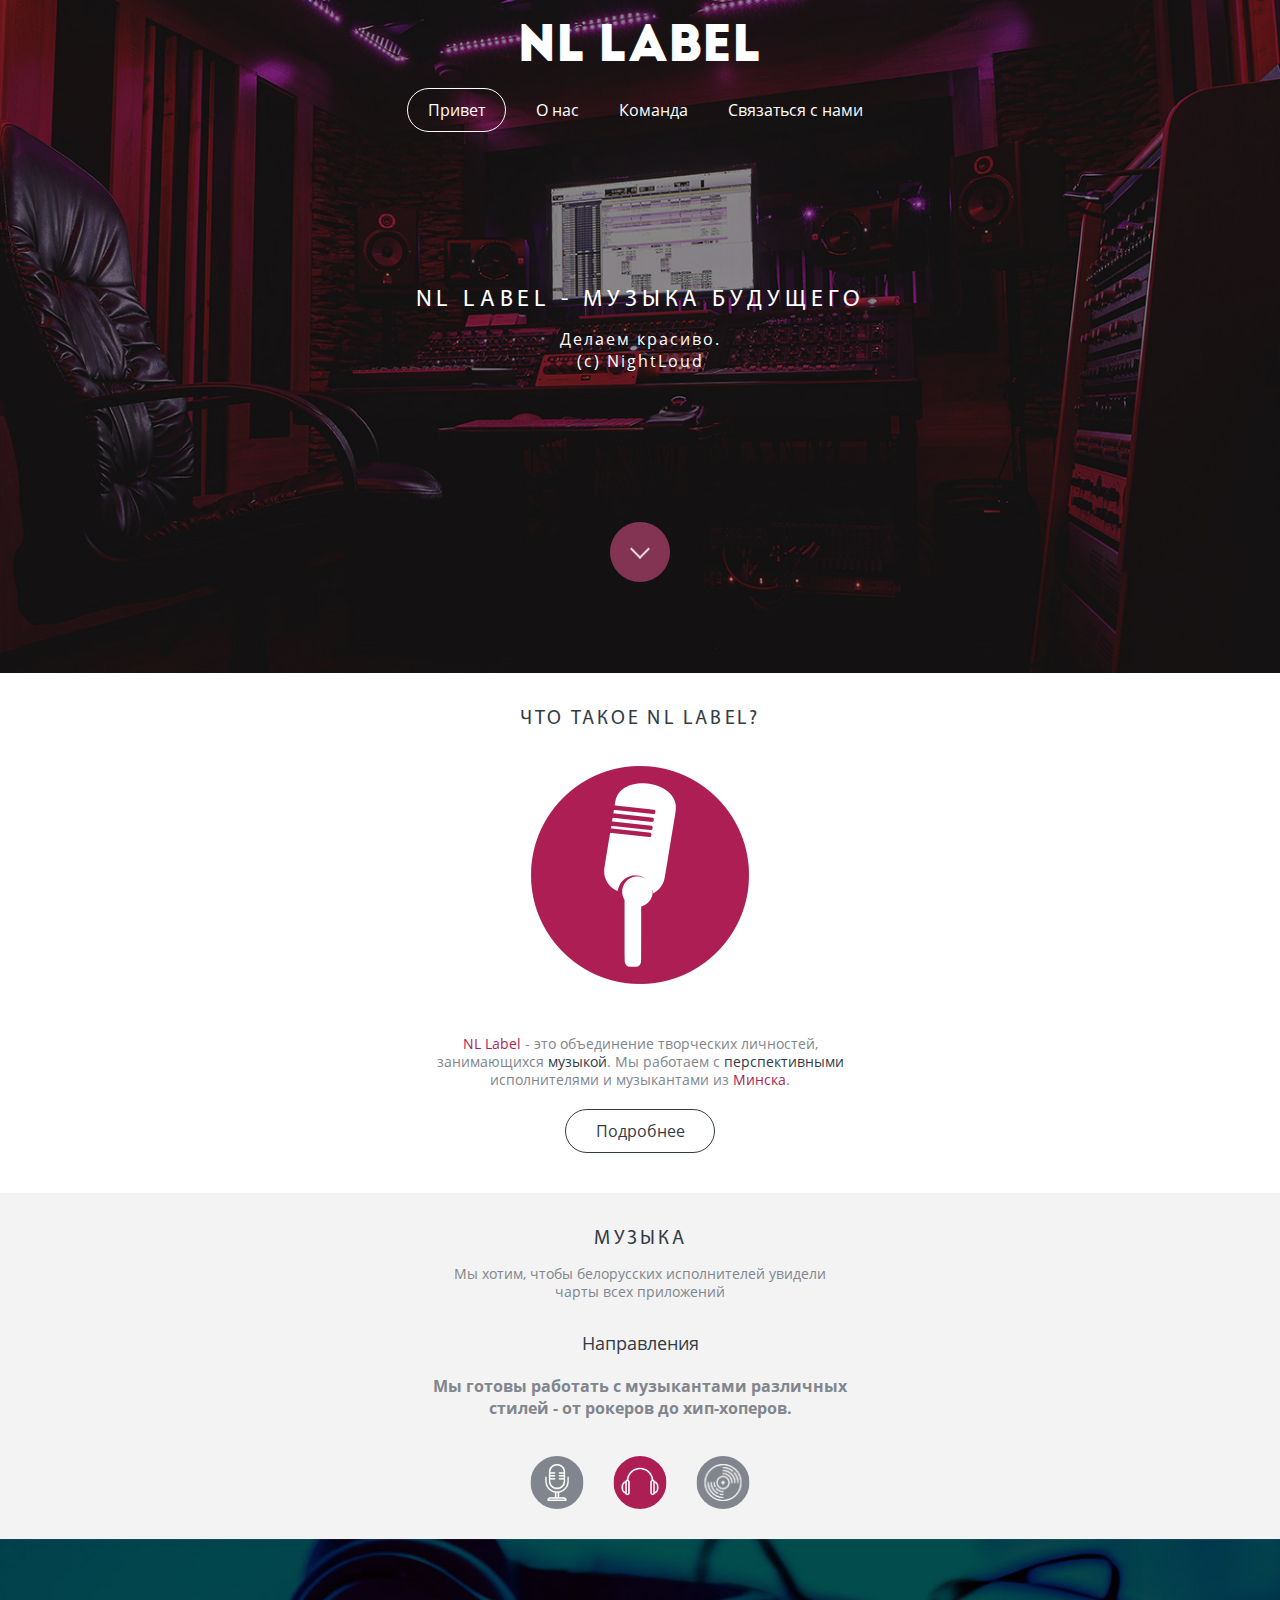
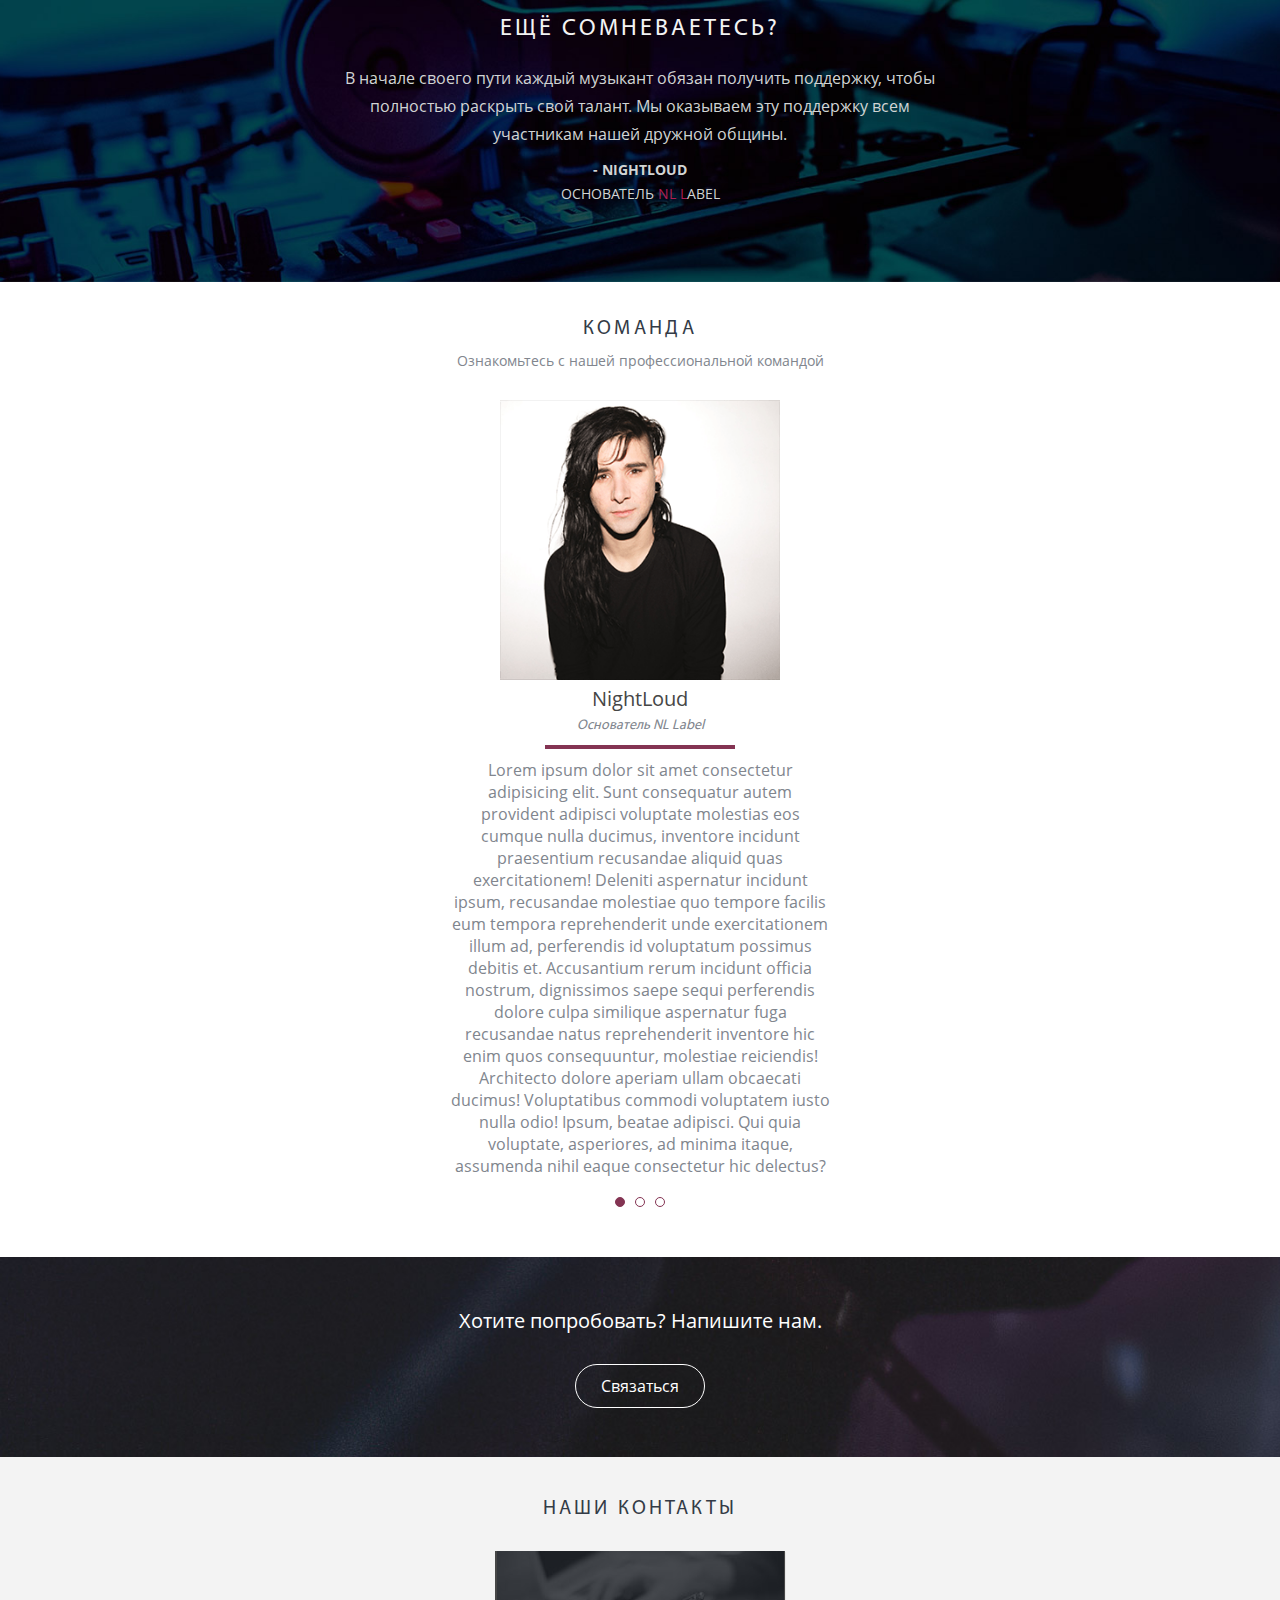
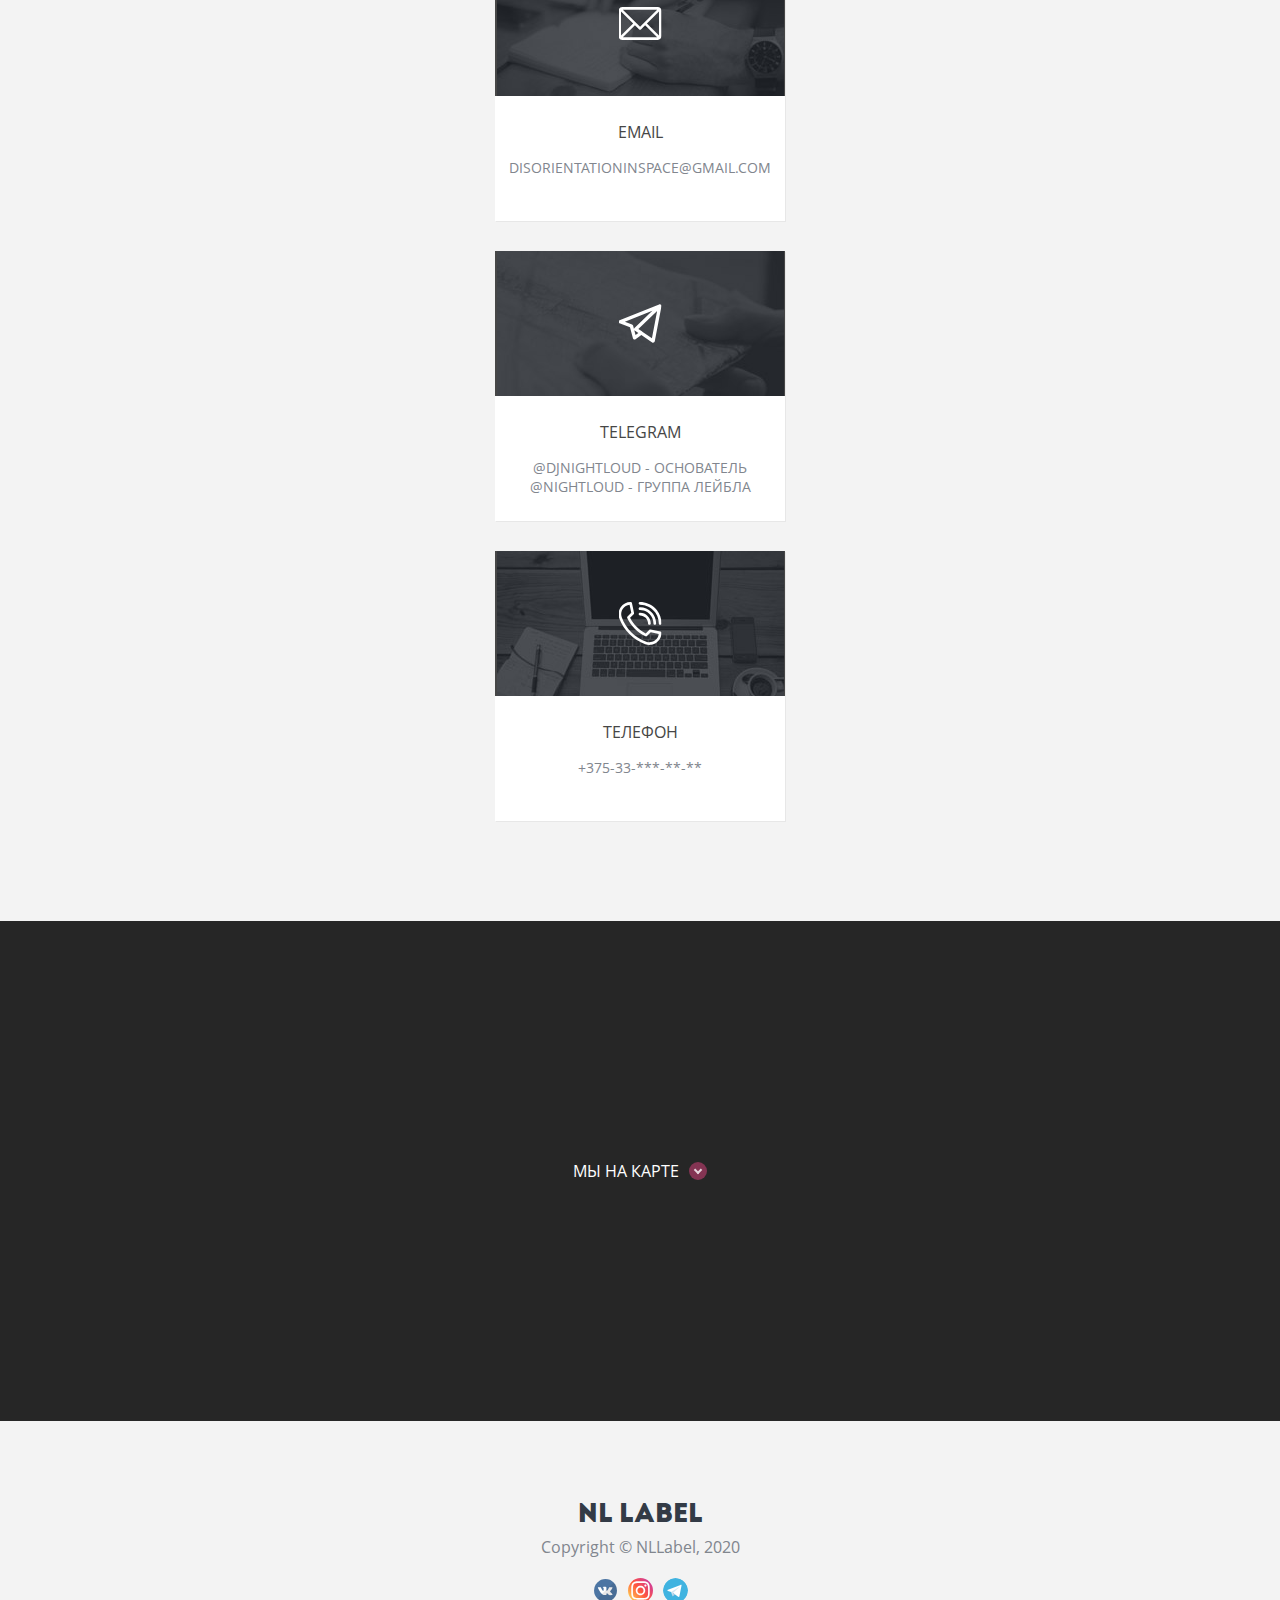
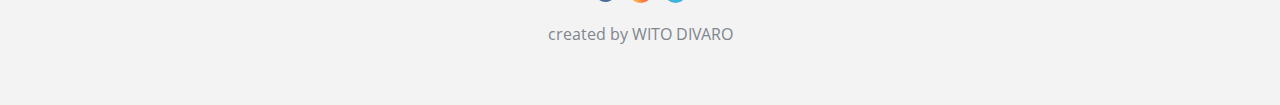
==== commit 456033be: "NL Label v1.1.0 (Mobile adaptaion)" ====
--- a/index.html
+++ b/index.html
@@ -15,15 +15,14 @@
         <nav class="header__navigation navigation">
             <a href="" class="navigation__link navigation__link--active">Привет</a>
             <a href="" class="navigation__link">О нас</a>
-            <a href="" class="navigation__link">Релизы</a>
             <a href="" class="navigation__link">Команда</a>
             <a href="" class="navigation__link">Связаться с нами</a>   
         </nav>
     </header>
 
     <main class="main">
-        <div class="main__background-image"></div>
         <section class="intro">
+            <div class="intro__background"></div>
             <p class="intro__slogan">NL Label - музыка будущего</p>
             <p class="intro__quote">Делаем красиво. <br> (c) NightLoud</p>
 
@@ -34,100 +33,88 @@
 
         <section class="info">
             <div class="info__background"></div>
-            <div class="info__wrapper">
-                <div class="info__about-us">
-                    <h2 class="info__header">Что такое NL Label?</h2>
-                    <p class="info__description">
-                        <span class="info__description--pink">NL Label</span> - это объединение творческих личностей, занимающихся
-                        <span class="info__description--dark-grey">музыкой</span>. Мы работаем с <span class="info__description--dark-grey">перспективными</span>     
-                        исполнителями и музыкантами из <span class="info__description--pink">Минска</span>.
-                    </p>
-
-                    <button class="info__button button">Подробнее</button>
-                
-                    <p class="info__picture"></p>
-                </div>
-                
-                <div class="info__slider slider">
-                    <!-- <p data-slide-name="recording" class="info__tabcontent show">
-                        <h2 class="info__header slider__header">Запись</h2>
-                        <p class="info__description slider__description">Мы предоставляем высококачественную запись вокала и инструментов своим исполнителям</p>
-                        <div class="slider__wrapper">
-                            <h3 class="slider__sub-header">NL Records</h3>
-                            <p class="slider__info slider__info--large-text">Наш лейбл обладает собственной студией звукозаписи с высококачественным оборудованием.</p>
-                            <p class="slider__info slider__info--wide">
-                                Давно мечтали записаться в профессиональной студии? <br>
-                                Хотели бы получить качественную обработку? <br>
-                                Или вы мечтаете записать хит под собственный бит? <br>
-                                Участники нашего лейбла получают всё это априори.
-                            </p>
-                        </div>
-                    </p> -->
-                    
-                    <p data-slide-name="music" class="info__tabcontent">
-                        <h2 class="info__header slider__header">Музыка</h2>
-                        <p class="info__description slider__description">Мы хотим, чтобы белорусских исполнителей увидели чарты всех приложений</p>
-                        <div class="slider__wrapper">
-                            <h3 class="slider__sub-header">Направления</h3>
-                            <p class="slider__info slider__info--large-text">Мы готовы работать с музыкантами различных стилей - от рокеров до хип-хоперов.</p>
-                            <p class="slider__info slider__info--wide">
-                                Мы верим, что любой музыкант может пробиться с низов, не имея ни связей, ни финансовых возможностей. Мы поможем вам достичь вершин.</p>
-                            </p>
-                        </div>
-                    </p>
-                    
-                    <!-- <p data-slide-name="promotion" class="info__tabcontent">
-                        <h2 class="info__header slider__header">Продвижение</h2>
-                        <p class="info__description slider__description">Мы рехостим не только на SoundCloud</p>
-                        <div class="slider__wrapper">
-                            <h3 class="slider__sub-header">Где меня могут послушать?</h3>
-                            <p class="slider__info slider__info">Мы продвигаем исполнителей на изестных площадках: Spotify, VK, Boom, Yandex.Music, Apple Music, и конечно же - SoundCloud.</p>
-                            <p class="slider__info slider__info--wide">Ваши фанаты смогут слушать вас на любой удобной для них площадке</p>
-                        </div>
-                    </p> -->
-                    
-                    <ul class="slider__navigation">
-                        <li class="slider__item slider__item--active">
-                            <button class="slider__button slider__button--microphone">
-                                <span class="visually-hidden">Запись</span>    
-                            </button>
-                        </li>
-                        <li class="slider__item">
-                            <button class="slider__button slider__button--headphones">
-                                <span class="visually-hidden">Музыка</span>
-                            </button>
-                        </li>
-                        <li class="slider__item">
-                            <button class="slider__button slider__button--disco">
-                                <span class="visually-hidden">Продвижение</span>
-                            </button> 
-                        </li>   
-                    </ul>
-                </div>
-            </div>
-        </section>
-        
-        <section class="releases">
-            <h2 class="releases__header">Релизы???</h2>
-            <p class="releases__description">Послушайте, что выпустили участники NL Label!</p>
-        
-            <audio src="music/Limbo - Airplane Mode.mp3" controls width = '500'></audio>
-        </section>
-
-        <section class="doubts">
-            <div class="doubts__background"></div>
-                <div class="doubts__wrapper">
-                    <h2 class="doubts__header">Ещё сомневаетесь?</h2>
-                    <div class="doubts__quote quote">
-                        <p class="quote__text">В начале своего пути каждый музыкант обязан получить поддержку, чтобы полностью раскрыть свой талант. 
-                        Мы оказываем эту поддержку всем участникам нашей дружной общины.</p>
-                        <p class="quote__author">
-                            <b class="quote__name">- NightLoud</b>
-                            <span class="quote__position">Основатель <span class="quote__text--pink">NL L</span>abel</span>
+            <div class="info__about-us">
+                <h2 class="info__header">Что такое NL Label?</h2>
+                <p class="info__description">
+                    <span class="info__description--pink">NL Label</span> - это объединение творческих личностей, занимающихся
+                    <span class="info__description--dark-grey">музыкой</span>. Мы работаем с <span class="info__description--dark-grey">перспективными</span>     
+                    исполнителями и музыкантами из <span class="info__description--pink">Минска</span>.
+                </p>
+
+                <button class="info__button button">Подробнее</button>
+            
+                <p class="info__picture"></p>
+            </div>
+            
+            <div class="info__slider slider">
+                <!-- <div data-slide-name="recording" class="slider__tabcontent show">
+                    <h2 class="info__header slider__header">Запись</h2>
+                    <p class="info__description slider__description">Мы предоставляем высококачественную запись вокала и инструментов своим исполнителям</p>
+                    <div class="slider__wrapper">
+                        <h3 class="slider__sub-header">NL Records</h3>
+                        <p class="slider__info">Наш лейбл обладает собственной студией звукозаписи с высококачественным оборудованием.</p>
+                        <p class="slider__info slider__info--wide">
+                            Давно мечтали записаться в профессиональной студии? <br>
+                            Хотели бы получить качественную обработку? <br>
+                            Или вы мечтаете записать хит под собственный бит? <br>
+                            Участники нашего лейбла получают всё это априори.
                         </p>
                     </div>
-                    <p class="doubts__imac"></p>
+                </div> -->
+                
+                <div data-slide-name="music" class="slider__tabcontent">
+                    <h2 class="info__header slider__header">Музыка</h2>
+                    <p class="info__description slider__description">Мы хотим, чтобы белорусских исполнителей увидели чарты всех приложений</p>
+                    <h3 class="slider__sub-header">Направления</h3>
+                    <p class="slider__info">Мы готовы работать с музыкантами различных стилей - от рокеров до хип-хоперов.</p>
+                    <p class="slider__info slider__info--wide">
+                        Мы верим, что любой музыкант может пробиться с низов, не имея ни связей, ни финансовых возможностей. Мы поможем вам достичь вершин.
+                    </p>
+            </div>
+                
+                <!-- <div data-slide-name="promotion" class="slider__tabcontent">
+                    <h2 class="info__header slider__header">Продвижение</h2>
+                    <p class="info__description slider__description">Мы рехостим не только на SoundCloud</p>
+                    <div class="slider__wrapper">
+                        <h3 class="slider__sub-header">Где меня могут послушать?</h3>
+                        <p class="slider__info">Мы продвигаем исполнителей на изестных площадках: Spotify, VK, Boom, Yandex.Music, Apple Music, и конечно же - SoundCloud.</p>
+                        <p class="slider__info slider__info--wide">Ваши фанаты смогут слушать вас на любой удобной для них площадке</p>
+                    </div>
+                </div> -->
+                
+                <ul class="slider__navigation">
+                    <li class="slider__item">
+                        <button class="slider__button slider__button--microphone">
+                            <span class="visually-hidden">Запись</span>    
+                        </button>
+                    </li>
+                    <li class="slider__item slider__item--active">
+                        <button class="slider__button slider__button--headphones">
+                            <span class="visually-hidden">Музыка</span>
+                        </button>
+                    </li>
+                    <li class="slider__item">
+                        <button class="slider__button slider__button--disco">
+                            <span class="visually-hidden">Продвижение</span>
+                        </button> 
+                    </li>   
+                </ul>
+            </div>
+        </section>
+
+        <section class="doubts">
+            <div class="doubts__wrapper">
+                <h2 class="doubts__header">Ещё сомневаетесь?</h2>
+                <div class="doubts__quote quote">
+                    <p class="quote__text">В начале своего пути каждый музыкант обязан получить поддержку, чтобы полностью раскрыть свой талант. 
+                    Мы оказываем эту поддержку всем участникам нашей дружной общины.</p>
+                    <p class="quote__author">
+                        <b class="quote__name">- NightLoud</b>
+                        <span class="quote__position">Основатель <span class="quote__text--pink">NL L</span>abel</span>
+                    </p>
                 </div>
+                <p class="doubts__imac"></p>
+            </div>
         </section>
 
         <section class="team">
@@ -139,14 +126,14 @@
                     <p class="bottom-slider__photo-container">
                         <picture>
                             <source srcset="../img/skrillex-photo-desktop@1x.png 1x,
-                                ../img/skrillex-photo-desktop@2x.png 2x" media="(min-width: 1300px)">
-                            <img src="" alt="DJ NightLoud" class="bottom-slider__photo" width = "320" height="320">    
+                                ../img/skrillex-photo-desktop@2x.png 2x" media="">
+                            <img src="" alt="DJ NightLoud" class="bottom-slider__photo" width = "auto" height = "auto">    
                         </picture>
                     </p>
                     <p class="bottom-slider__name">NightLoud</p>
                     <p class="bottom-slider__position">Основатель NL Label</p>
                     <span class="bottom-slider__pink-line"></span>
-                    <p class="bottom-slider__description">Lorem ipsum dolor sit amet consectetur adipisicing elit. Soluta possimus libero tempore repellendus blanditiis pariatur saepe vel omnis voluptas nostrum quaerat dolores perferendis illo odio deleniti ex, in doloribus quia ipsam. Consequatur magnam cum fugit quibusdam rem sunt necessitatibus nostrum, culpa quasi id, ratione odio, inventore magni eveniet doloremque perferendis laudantium! Reprehenderit rem quod eos quis sapiente sit, eaque praesentium ab repellat illum nostrum officiis, quasi vero eius quam possimus aperiam! Sapiente, eius ratione a vero est minima vel porro dolorum velit enim, dignissimos ex iste sint accusantium repellendus modi.</p>
+                    <p class="bottom-slider__description">Lorem ipsum dolor sit amet consectetur adipisicing elit. Sunt consequatur autem provident adipisci voluptate molestias eos cumque nulla ducimus, inventore incidunt praesentium recusandae aliquid quas exercitationem! Deleniti aspernatur incidunt ipsum, recusandae molestiae quo tempore facilis eum tempora reprehenderit unde exercitationem illum ad, perferendis id voluptatum possimus debitis et. Accusantium rerum incidunt officia nostrum, dignissimos saepe sequi perferendis dolore culpa similique aspernatur fuga recusandae natus reprehenderit inventore hic enim quos consequuntur, molestiae reiciendis! Architecto dolore aperiam ullam obcaecati ducimus! Voluptatibus commodi voluptatem iusto nulla odio! Ipsum, beatae adipisci. Qui quia voluptate, asperiores, ad minima itaque, assumenda nihil eaque consectetur hic delectus?</p>
                 </div>
 
                 <!-- <div class="bottom-slider__tabcontent">
@@ -176,13 +163,11 @@
         </section>  
 
         <article class="contact">
-            <div class="contact__background"></div>
             <p class="contact__slogan">Хотите попробовать? Напишите нам.</p>
             <a href="https://t.me/bestbeatmainerintheworld" target="_blank" class="contact__link button button--white">Связаться</a>
         </article>
 
         <section class="contacts">
-            <div class="contacts__background"></div>
             <h2 class="contacts__header">Наши контакты</h2>
             <div class="contacts__item">
                 <p class="contacts__photo contacts__photo--email"></p>
--- a/css/app.min.css
+++ b/css/app.min.css
@@ -79,9 +79,28 @@
   margin-bottom: 135px;
   width: 1170px
 }
+@media (max-width:1300px) {
+  .bottom-slider {
+    width: 100%;
+    margin-bottom: 50px
+  }
+}
 .bottom-slider__tabcontent {
   position: relative;
   width: 100%
+}
+@media (max-width:1300px) {
+  .bottom-slider__tabcontent {
+    display: -webkit-box;
+    display: -webkit-flex;
+    display: -ms-flexbox;
+    display: flex;
+    -webkit-box-orient: vertical;
+    -webkit-box-direction: normal;
+    -webkit-flex-direction: column;
+    -ms-flex-direction: column;
+    flex-direction: column
+  }
 }
 .bottom-slider__photo-container {
   position: absolute;
@@ -89,9 +108,25 @@
   left: 0;
   margin: 0;
   padding: 0;
+  width: 280px;
+  height: 280px;
+  background-color: #000
+}
+@media (max-width:1300px) {
+  .bottom-slider__photo-container {
+    position: relative;
+    margin: 0 auto
+  }
+}
+.bottom-slider__photo {
   width: 320px;
-  height: 320px;
-  background-color: #000
+  height: 320px
+}
+@media (max-width:1300px) {
+  .bottom-slider__photo {
+    width: 280px;
+    height: 280px
+  }
 }
 .bottom-slider__name {
   margin: 0;
@@ -101,6 +136,13 @@
   font-size: 20px;
   text-align: right;
   color: #464646
+}
+@media (max-width:1300px) {
+  .bottom-slider__name {
+    margin: 0;
+    margin-top: 5px;
+    text-align: center
+  }
 }
 .bottom-slider__position {
   margin: 0;
@@ -112,6 +154,13 @@
   font-style: italic;
   text-align: right;
   color: #81868e
+}
+@media (max-width:1300px) {
+  .bottom-slider__position {
+    margin: 0;
+    margin-top: 5px;
+    text-align: center
+  }
 }
 .bottom-slider__pink-line {
   position: absolute;
@@ -122,6 +171,16 @@
   display: block;
   background-color: #843453
 }
+@media (max-width:1300px) {
+  .bottom-slider__pink-line {
+    right: auto;
+    position: relative;
+    margin: 0 auto;
+    margin-top: 10px;
+    width: 50%;
+    height: 4px
+  }
+}
 .bottom-slider__description {
   padding: 0;
   margin-left: auto;
@@ -132,6 +191,15 @@
   text-align: right;
   color: #81868e;
   font-family: "Open Sans Regular",Arial,sans-serif
+}
+@media (max-width:1300px) {
+  .bottom-slider__description {
+    margin: 0;
+    margin-top: 10px;
+    width: auto;
+    max-width: 380px;
+    text-align: center
+  }
 }
 .bottom-slider__bullets {
   margin: 0;
@@ -152,6 +220,11 @@
   -ms-flex-pack: center;
   justify-content: center
 }
+@media (max-width:1300px) {
+  .bottom-slider__bullets {
+    margin-top: 20px
+  }
+}
 .bottom-slider__bullet {
   margin-left: 10px;
   width: 10px;
@@ -177,6 +250,12 @@
   -o-transition-duration: .2s;
   transition-duration: .2s;
   cursor: pointer
+}
+@media (max-width:1300px) {
+  .dropdown {
+    width: 60px;
+    height: 60px
+  }
 }
 .dropdown:hover {
   -webkit-transition-duration: .2s;
@@ -201,6 +280,12 @@
   -ms-transform: translate(-50%,-50%) rotate(45deg);
   transform: translate(-50%,-50%) rotate(45deg)
 }
+@media (max-width:1300px) {
+  .dropdown:after {
+    width: 12px;
+    height: 12px
+  }
+}
 .social {
   margin: 0;
   padding: 0;
@@ -250,7 +335,8 @@
 }
 .header {
   position: relative;
-  width: 1170px;
+  min-width: 320px;
+  width: 100%;
   margin: 0 auto;
   display: -webkit-box;
   display: -webkit-flex;
@@ -272,6 +358,16 @@
 .header__logo {
   margin: 20px 0;
   margin-left: 50px
+}
+@media (max-width:1300px) {
+  .header__logo {
+    margin: 0;
+    padding: 0;
+    margin-top: 20px;
+    width: 100%;
+    text-align: center;
+    font-size: 48px
+  }
 }
 .navigation {
   padding: 0;
@@ -291,6 +387,17 @@
   -ms-flex-align: center;
   align-items: center
 }
+@media (max-width:1300px) {
+  .navigation {
+    margin: 0;
+    margin-top: 20px;
+    -webkit-box-pack: center;
+    -webkit-justify-content: center;
+    -ms-flex-pack: center;
+    justify-content: center;
+    width: 100%
+  }
+}
 .navigation__link {
   padding: 5px 10px;
   text-decoration: none;
@@ -298,6 +405,11 @@
   font-family: "Open Sans Regular",Arial,sans-serif;
   font-size: 16px
 }
+@media (max-width:1300px) {
+  .navigation__link {
+    padding: 10px 20px
+  }
+}
 .navigation__link:hover {
   opacity: .6
 }
@@ -321,30 +433,18 @@
   padding: 0;
   width: 100%
 }
-.main__background-image {
-  top: -74px;
-  position: absolute;
-  z-index: -1;
-  width: 100%;
-  height: 750px;
-  background-color: #000;
-  background-image: url(../img/background-desktop@1x.jpg);
-  background-repeat: no-repeat;
-  background-size: cover;
-  background-position: 50% 0
-}
-@media (-webkit-min-device-pixel-ratio:1.5),
-(-o-min-device-pixel-ratio:3/2),
-(min-resolution:144dpi),
-(min-resolution:1.5dppx) {
-  .main__background-image {
-    background-image: url(../img/background-desktop@2x.jpg)
-  }
-}
 .intro {
+  position: relative;
   padding: 1px 0;
-  width: 1170px;
+  -webkit-box-sizing: border-box;
+  box-sizing: border-box;
+  width: 100%;
   margin: 0 auto
+}
+@media (max-width:1300px) {
+  .intro {
+    padding: 1px 20px
+  }
 }
 .intro__slogan {
   margin: 0 auto;
@@ -359,6 +459,14 @@
   text-transform: uppercase;
   color: #fff
 }
+@media (max-width:1300px) {
+  .intro__slogan {
+    margin-top: 150px;
+    font-size: 24px;
+    line-height: 35px;
+    width: 100%
+  }
+}
 .intro__quote {
   margin: 0;
   padding: 0;
@@ -368,28 +476,104 @@
   letter-spacing: 2px;
   color: #fff
 }
+@media (max-width:1300px) {
+  .intro__quote {
+    margin-top: 10px
+  }
+}
 .intro__dropdown {
   position: relative;
   margin: 0 auto;
   margin-bottom: 90px;
   margin-top: 210px
 }
+@media (max-width:1300px) {
+  .intro__dropdown {
+    margin-top: 150px
+  }
+}
+.intro__background {
+  top: -75px;
+  position: absolute;
+  z-index: -1;
+  width: 100%;
+  height: calc(100% + 75px);
+  background-color: #000;
+  background-image: url(../img/background-desktop@1x.jpg);
+  background-repeat: no-repeat;
+  background-size: cover;
+  background-position: 50% 0
+}
+@media (max-width:1300px) {
+  .intro__background {
+    top: -180px;
+    left: -20px;
+    width: calc(100% + 20px);
+    height: calc(100% + 180px)
+  }
+}
+@media (-webkit-min-device-pixel-ratio:1.5),
+(-o-min-device-pixel-ratio:3/2),
+(min-resolution:144dpi),
+(min-resolution:1.5dppx) {
+  .intro__background {
+    background-image: url(../img/background-desktop@2x.jpg)
+  }
+}
 .info {
   position: relative;
   width: 100%
 }
 .info__wrapper {
-  width: 1170px;
+  width: 100%;
   margin: 0 auto;
   padding-bottom: 70px
 }
+@media (max-width:1300px) {
+  .info__wrapper {
+    min-width: 320px;
+    width: 100%
+  }
+}
 .info__about-us {
   position: relative;
+  display: -ms-grid;
+  display: grid;
+  -ms-grid-rows: (auto)[3];
+  grid-template-rows: repeat(3,auto);
+  -ms-grid-columns: (450px)[2];
+  grid-template-columns: repeat(2,450px);
+  -webkit-box-pack: center;
+  -webkit-justify-content: center;
+  -ms-flex-pack: center;
+  justify-content: center;
   margin-top: 110px;
-  margin-left: 165px;
   margin-bottom: 100px
 }
+@media (max-width:1300px) {
+  .info__about-us {
+    display: -webkit-box;
+    display: -webkit-flex;
+    display: -ms-flexbox;
+    display: flex;
+    -webkit-box-orient: vertical;
+    -webkit-box-direction: normal;
+    -webkit-flex-direction: column;
+    -ms-flex-direction: column;
+    flex-direction: column;
+    -webkit-box-align: center;
+    -webkit-align-items: center;
+    -ms-flex-align: center;
+    align-items: center;
+    margin-top: 40px;
+    margin-bottom: 40px
+  }
+}
 .info__header {
+  -webkit-box-ordinal-group: 2;
+  -webkit-order: 1;
+  -ms-flex-order: 1;
+  order: 1;
   margin: 0;
   padding: 0;
   font-family: "MyriadPro Regular",Arial,sans-serif;
@@ -400,7 +584,18 @@
   text-transform: uppercase;
   color: #333b46
 }
+@media (max-width:1300px) {
+  .info__header {
+    text-align: center
+  }
+}
 .info__description {
+  -webkit-box-ordinal-group: 4;
+  -webkit-order: 3;
+  -ms-flex-order: 3;
+  order: 3;
+  -ms-grid-column: 1;
+  grid-column: 1;
   margin-top: 40px;
   margin-bottom: 0;
   width: 450px;
@@ -410,6 +605,17 @@
   line-height: 18px;
   font-family: "Open Sans Regular",Arial,sans-serif
 }
+@media (max-width:1300px) {
+  .info__description {
+    padding: 0 20px;
+    margin-top: 50px;
+    width: 100%;
+    max-width: 450px;
+    -webkit-box-sizing: border-box;
+    box-sizing: border-box;
+    text-align: center
+  }
+}
 .info__description--pink {
   color: #ad1f54
 }
@@ -417,17 +623,33 @@
   color: #333b46
 }
 .info__button {
+  -webkit-box-ordinal-group: 5;
+  -webkit-order: 4;
+  -ms-flex-order: 4;
+  order: 4;
+  width: 150px;
+  -ms-grid-column: 1;
+  grid-column: 1;
   margin-top: 120px
 }
+@media (max-width:1300px) {
+  .info__button {
+    margin-top: 20px
+  }
+}
 .info__picture {
-  -webkit-box-ordinal-group: 4;
-  -webkit-order: 3;
-  -ms-flex-order: 3;
-  order: 3;
-  position: absolute;
-  right: 100px;
-  top: 0;
-  margin: 0;
+  -ms-grid-column: 2;
+  grid-column: 2;
+  -ms-grid-row: 1;
+  -ms-grid-row-span: 3;
+  grid-row: 1/4;
+  justify-self: flex-end;
+  -webkit-box-ordinal-group: 6;
+  -webkit-order: 5;
+  -ms-flex-order: 5;
+  order: 5;
+  margin: 0;
+  margin-right: 30px;
   padding: 0;
   background-image: url(../img/microphone.svg);
   background-repeat: no-repeat;
@@ -435,45 +657,98 @@
   width: 220px;
   height: 220px
 }
-.info__background {
-  position: absolute;
-  z-index: -1;
-  top: 330px;
-  background-color: #f3f3f3;
-  width: 100%;
-  height: 560px
+@media (max-width:1300px) {
+  .info__picture {
+    margin: 0;
+    margin-top: 40px;
+    -webkit-box-ordinal-group: 3;
+    -webkit-order: 2;
+    -ms-flex-order: 2;
+    order: 2
+  }
+}
+@media (max-width:1300px) {
+  .info__slider {
+    margin-top: 40px
+  }
 }
 .slider {
-  width: 1170px;
-  padding-top: 1px;
-  position: relative
+  width: 100%;
+  padding-top: 40px;
+  padding-bottom: 70px;
+  position: relative;
+  background-color: #f3f3f3
+}
+@media (max-width:1300px) {
+  .slider {
+    padding-top: 40px;
+    padding-bottom: 120px
+  }
 }
 .slider__header {
+  -webkit-box-ordinal-group: 1;
+  -webkit-order: 0;
+  -ms-flex-order: 0;
+  order: 0;
+  -ms-grid-row: 1;
+  grid-row: 1;
+  -ms-grid-column-span: 2;
+  grid-column: span 2;
   text-align: center
 }
 .slider__description {
+  -webkit-box-ordinal-group: 1;
+  -webkit-order: 0;
+  -ms-flex-order: 0;
+  order: 0;
+  -ms-grid-row: 2;
+  grid-row: 2;
+  -ms-grid-column-span: 2;
+  grid-column: span 2;
   margin: 0 auto;
   margin-top: 20px;
   text-align: center
 }
-.slider__wrapper {
-  margin-top: 180px;
-  margin-left: 70px;
-  display: -webkit-box;
-  display: -webkit-flex;
-  display: -ms-flexbox;
-  display: flex;
-  -webkit-flex-wrap: wrap;
-  -ms-flex-wrap: wrap;
-  flex-wrap: wrap;
-  width: 1000px
+.slider__tabcontent {
+  display: -ms-grid;
+  display: grid;
+  -ms-grid-columns: 400px 600px;
+  grid-template-columns: 400px 600px;
+  -webkit-box-pack: center;
+  -webkit-justify-content: center;
+  -ms-flex-pack: center;
+  justify-content: center
+}
+@media (max-width:1300px) {
+  .slider__tabcontent {
+    display: -webkit-box;
+    display: -webkit-flex;
+    display: -ms-flexbox;
+    display: flex;
+    -webkit-box-orient: vertical;
+    -webkit-box-direction: normal;
+    -webkit-flex-direction: column;
+    -ms-flex-direction: column;
+    flex-direction: column
+  }
 }
 .slider__sub-header {
+  margin: 0;
+  margin-top: 150px;
+  -ms-grid-column-span: 2;
+  grid-column: span 2;
   width: 100%;
   font-family: "Open Sans Regular",Arial,sans-serif;
   font-weight: 1;
   font-size: 20px;
   color: #333b46
+}
+@media (max-width:1300px) {
+  .slider__sub-header {
+    margin-top: 30px;
+    font-size: 18px;
+    text-align: center
+  }
 }
 .slider__info {
   font-family: "Open Sans Bold",Arial,sans-serif;
@@ -481,10 +756,25 @@
   width: 400px;
   color: #81868e
 }
+@media (max-width:1300px) {
+  .slider__info {
+    margin: 0 auto;
+    margin-top: 20px;
+    padding: 0 20px;
+    width: auto;
+    max-width: 450px;
+    text-align: center
+  }
+}
 .slider__info--wide {
   margin-left: 30px;
-  width: 570px;
+  width: 520px;
   font-size: 14px
+}
+@media (max-width:1300px) {
+  .slider__info--wide {
+    display: none
+  }
 }
 .slider__navigation {
   position: absolute;
@@ -497,13 +787,20 @@
   display: -webkit-flex;
   display: -ms-flexbox;
   display: flex;
-  -webkit-flex-wrap: wrap;
-  -ms-flex-wrap: wrap;
-  flex-wrap: wrap;
+  -webkit-box-pack: center;
+  -webkit-justify-content: center;
+  -ms-flex-pack: center;
+  justify-content: center;
   list-style: none;
   -webkit-transform: translatex(-50%);
   -ms-transform: translatex(-50%);
   transform: translatex(-50%)
+}
+@media (max-width:1300px) {
+  .slider__navigation {
+    top: auto;
+    bottom: 30px
+  }
 }
 .slider__item {
   margin-left: 30px;
@@ -570,48 +867,58 @@
 }
 .doubts {
   position: relative;
-  padding: 1px 0;
-  min-height: 630px;
-  width: 100%
-}
-.doubts__background {
-  z-index: -1;
-  position: absolute;
-  top: 0;
-  width: 100%;
-  height: 630px;
+  padding: 75px 0;
+  width: 100%;
   background-color: #f3f3f3;
   background-image: url(../img/doubts-background-desktop@1x.jpg);
   background-repeat: no-repeat;
-  background-size: 100%;
+  background-size: cover;
   background-position: 50% 100%
+}
+@media (max-width:1300px) {
+  .doubts {
+    margin: 0
+  }
 }
 .doubts__wrapper {
   position: relative;
   padding: 1px 0;
   margin: 0 auto;
-  margin-top: 230px;
   width: 1170px
 }
+@media (max-width:1300px) {
+  .doubts__wrapper {
+    width: 100%
+  }
+}
 .doubts__header {
   margin: 0;
   padding: 0;
-  margin-top: 70px;
   color: #f3f3f3;
   text-transform: uppercase;
   font-family: "MyriadPro Regular",Arial,sans-serif;
   font-weight: 1;
   letter-spacing: 3px
 }
+@media (max-width:1300px) {
+  .doubts__header {
+    text-align: center
+  }
+}
 .doubts__quote {
   margin: 0;
   padding: 0;
   margin-top: 50px
+}
+@media (max-width:1300px) {
+  .doubts__quote {
+    margin-top: 20px
+  }
 }
 .doubts__imac {
   position: absolute;
   right: 0;
-  top: -50px;
+  top: -120px;
   height: 330px;
   width: 410px;
   background-image: url(../img/imac-nllabel-desktop@1x.png);
@@ -626,11 +933,24 @@
     background-image: url(../img/imac-nllabel-desktop@2x.png)
   }
 }
+@media (max-width:1300px) {
+  .doubts__imac {
+    display: none
+  }
+}
 .quote {
   width: 590px;
   color: #d1d4d4;
   font-family: "Open Sans Regular",Arial,sans-serif
 }
+@media (max-width:1300px) {
+  .quote {
+    margin: 0 auto;
+    width: calc(100% - 40px);
+    max-width: 590px;
+    text-align: center
+  }
+}
 .quote__text {
   font-size: 16px;
   line-height: 28px;
@@ -638,6 +958,13 @@
 }
 .quote__text--pink {
   color: #ad1f54
+}
+@media (max-width:1300px) {
+  .quote__text {
+    margin: 0;
+    margin-top: 20px;
+    padding: 0
+  }
 }
 .quote__author {
   text-transform: uppercase;
@@ -653,6 +980,13 @@
   font-size: 14px;
   line-height: 24px
 }
+@media (max-width:1300px) {
+  .quote__author {
+    margin: 0;
+    margin-top: 10px;
+    padding: 0
+  }
+}
 .quote__name {
   font-family: "Open Sans Bold",Arial,sans-serif;
   font-weight: 1
@@ -660,6 +994,13 @@
 .team {
   width: 1170px;
   margin: 0 auto
+}
+@media (max-width:1300px) {
+  .team {
+    padding: 0 20px;
+    width: auto;
+    max-width: 380px
+  }
 }
 .team__header {
   margin: 0;
@@ -683,8 +1024,20 @@
   text-align: center;
   color: #81868e
 }
+@media (max-width:1300px) {
+  .team__info {
+    margin-top: 10px;
+    width: auto;
+    max-width: 450px
+  }
+}
 .team__slider {
   margin-top: 80px
+}
+@media (max-width:1300px) {
+  .team__slider {
+    margin-top: 30px
+  }
 }
 .contact {
   position: relative;
@@ -706,15 +1059,7 @@
   -webkit-box-direction: normal;
   -webkit-flex-direction: column;
   -ms-flex-direction: column;
-  flex-direction: column
-}
-.contact__background {
-  position: absolute;
-  z-index: -1;
-  top: 0;
-  left: 0;
-  width: 100%;
-  height: 200px;
+  flex-direction: column;
   background-color: #000;
   background-repeat: no-repeat;
   background-size: cover;
@@ -722,13 +1067,19 @@
 }
 .contact__slogan {
   margin: 0;
-  margin-bottom: 30px;
   padding: 0;
   font-size: 20px;
   font-family: "Open Sans Regular",Arial,sans-serif;
   color: #fff
 }
+@media (max-width:1300px) {
+  .contact__slogan {
+    margin: 0 20px;
+    text-align: center
+  }
+}
 .contact__link {
+  margin-top: 30px;
   font-family: "Open Sans Regular",Arial,sans-serif;
   text-decoration: none
 }
@@ -748,16 +1099,15 @@
   -webkit-box-pack: center;
   -webkit-justify-content: center;
   -ms-flex-pack: center;
-  justify-content: center
-}
-.contacts__background {
-  position: absolute;
-  z-index: -1;
-  top: 0;
-  left: 0;
-  width: 100%;
-  height: 100%;
+  justify-content: center;
   background-color: #f3f3f3
+}
+@media (max-width:1300px) {
+  .contacts {
+    -ms-grid-columns: 290px;
+    grid-template-columns: 290px;
+    row-gap: 30px
+  }
 }
 .contacts__header {
   -ms-grid-column-span: 3;
@@ -772,6 +1122,13 @@
   font-weight: 1;
   font-family: "MyriadPro Regular",Arial,sans-serif;
   font-size: 20px
+}
+@media (max-width:1300px) {
+  .contacts__header {
+    -ms-grid-column-span: 1;
+    grid-column: span 1;
+    margin-top: 40px
+  }
 }
 .contacts__item {
   height: 270px;
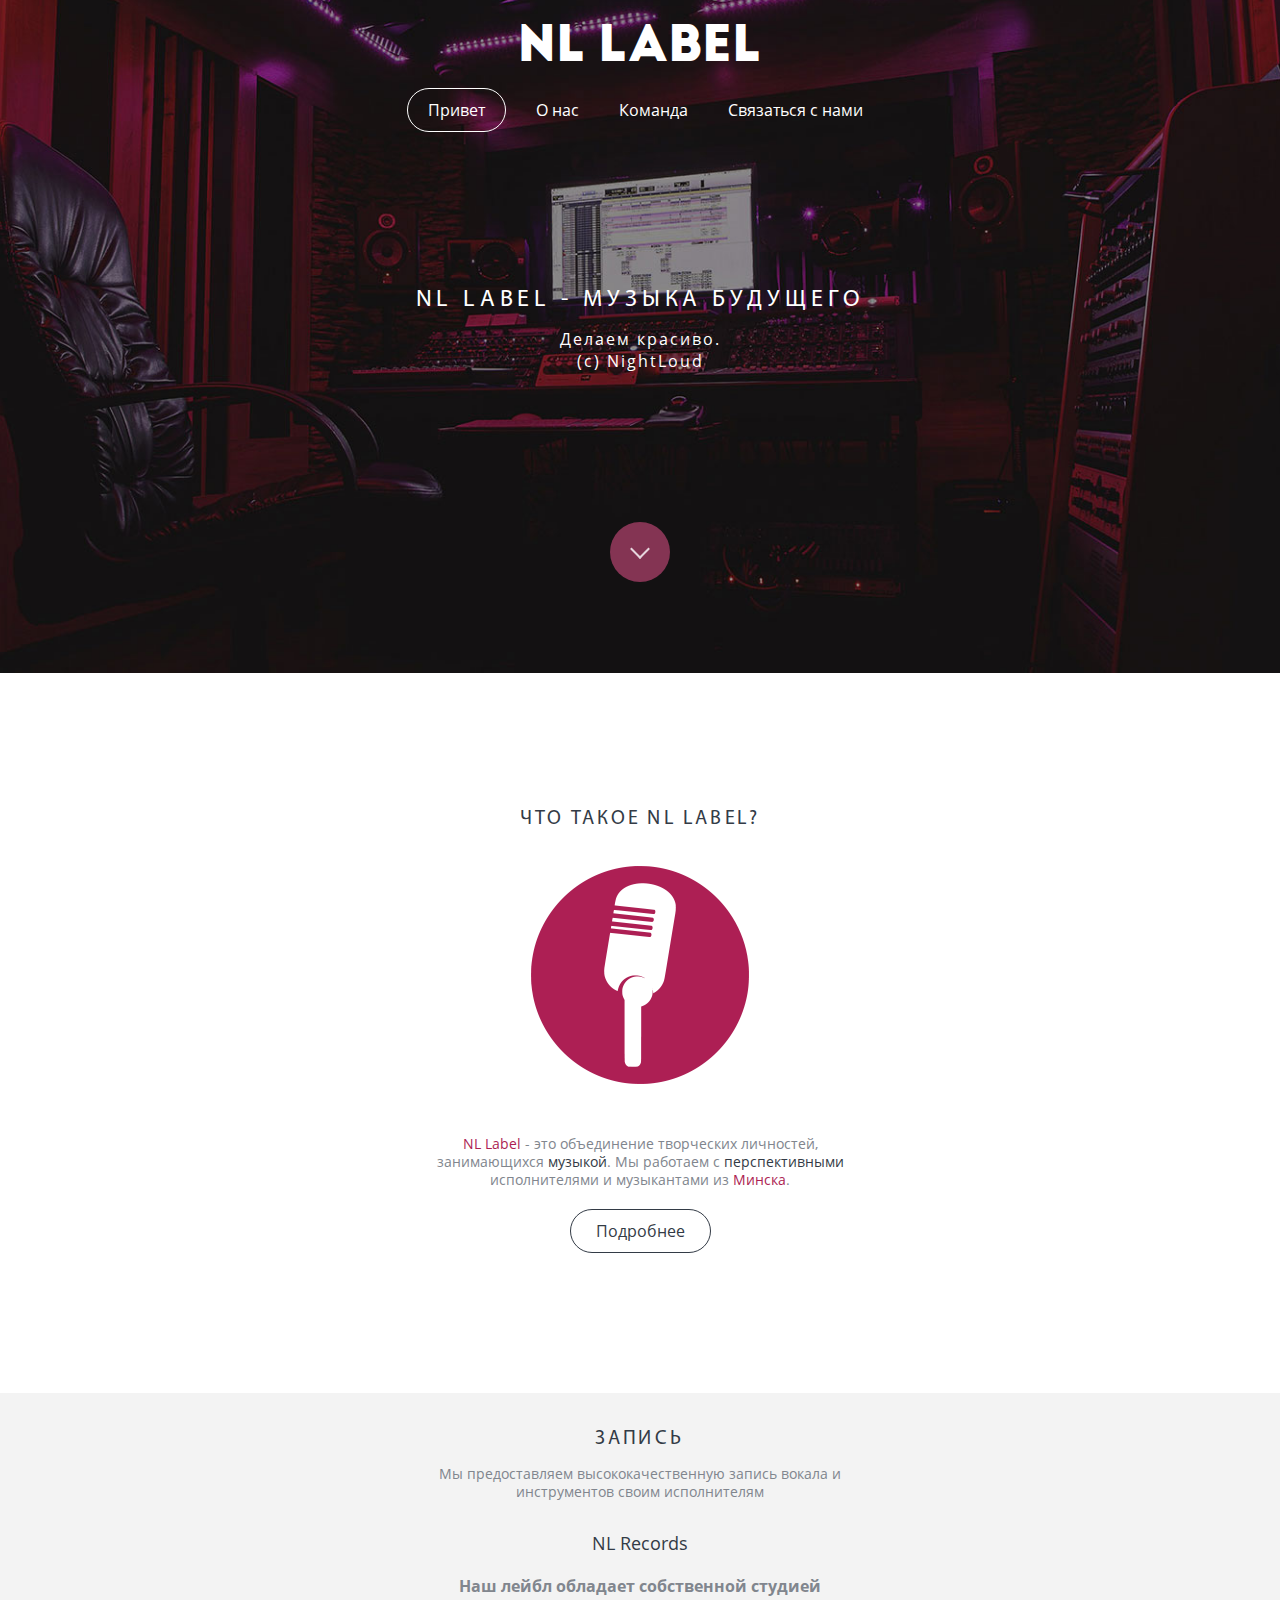
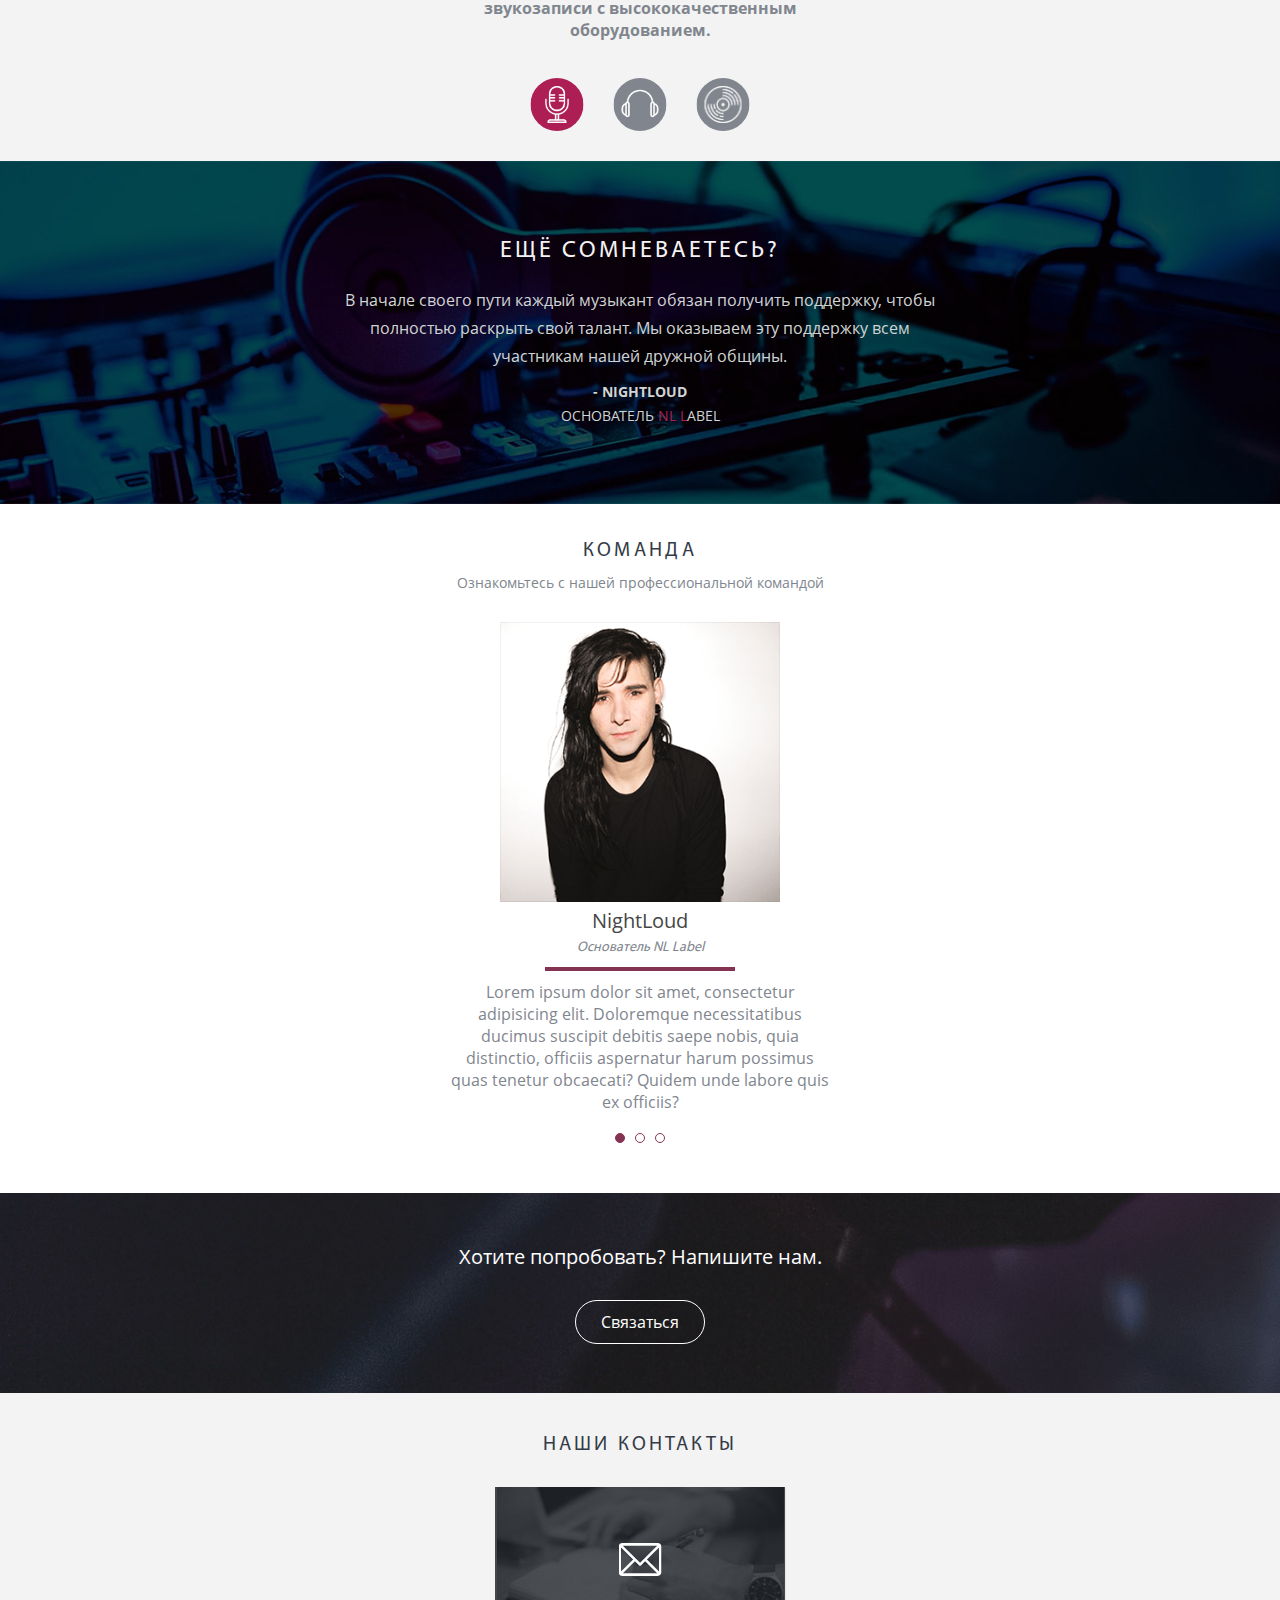
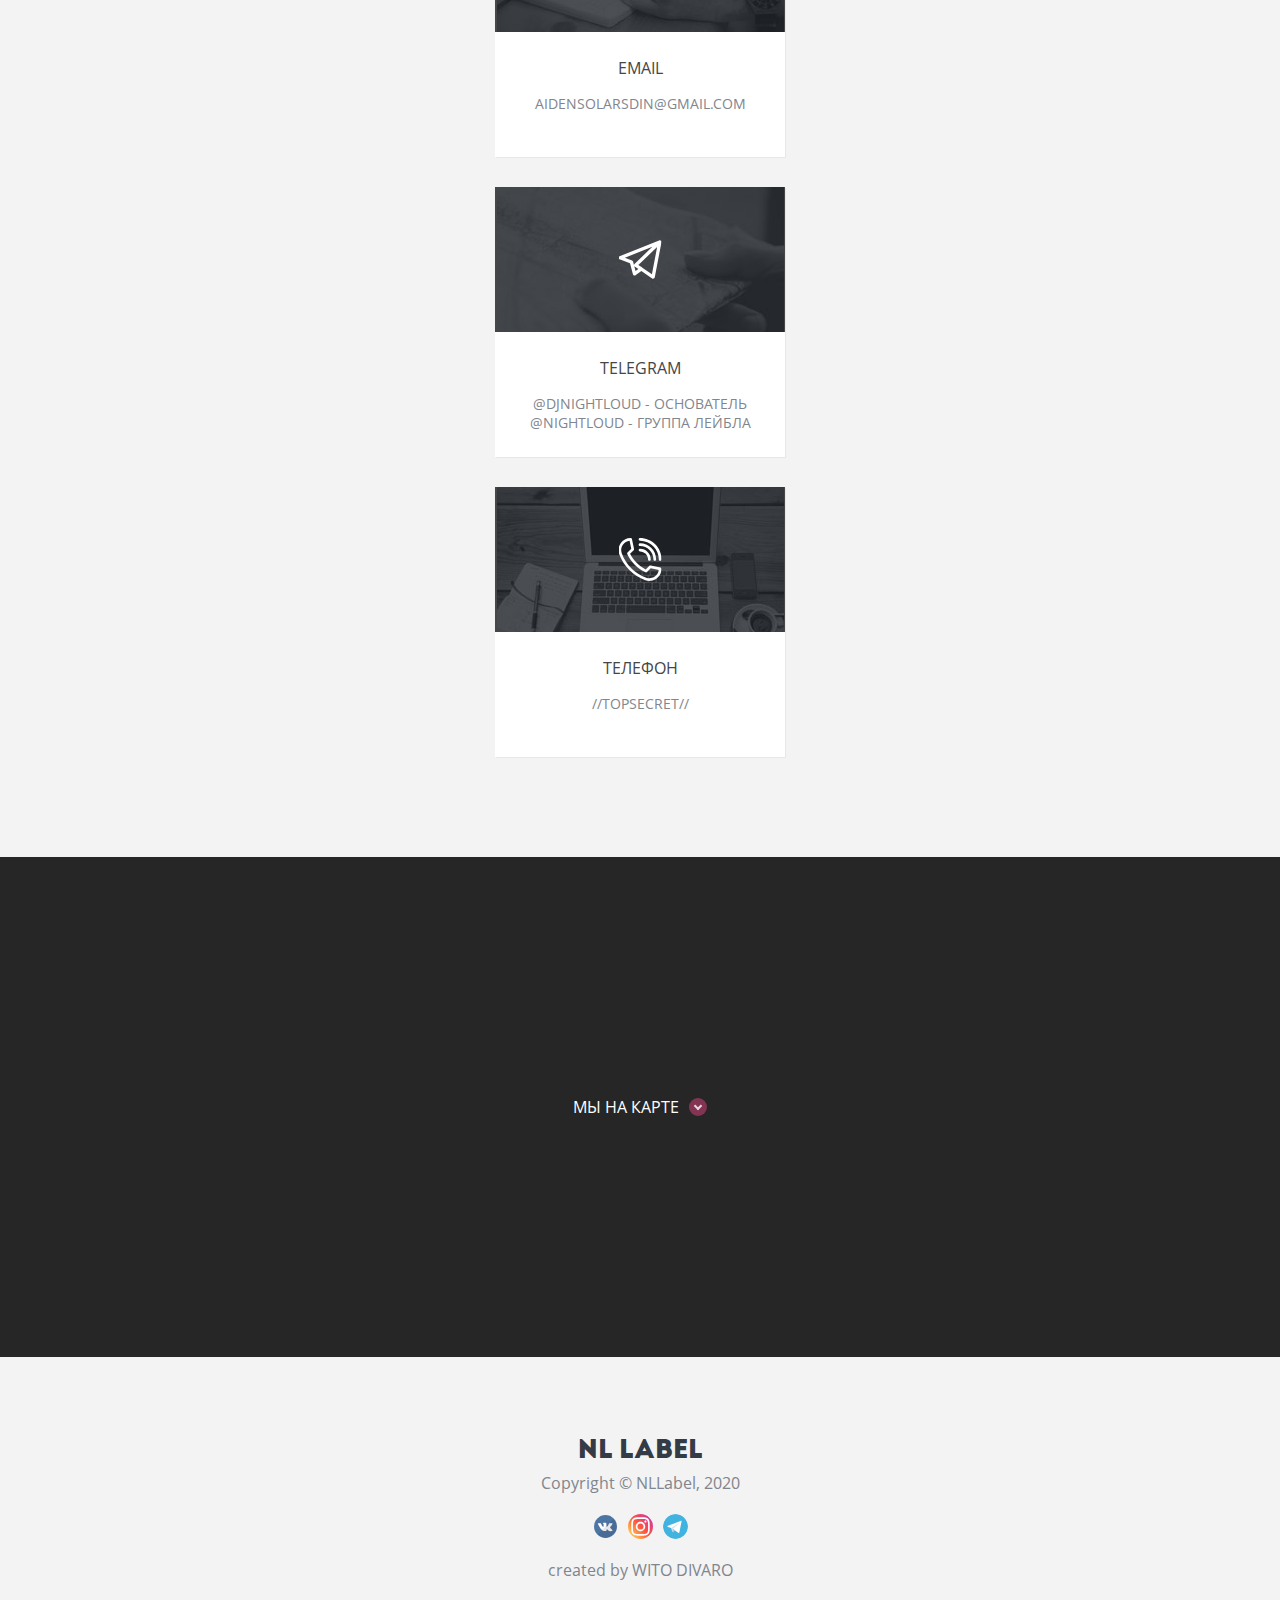
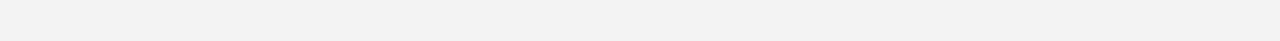
==== commit 62aea968: "NL Label v1.2.0 (2 sliders on JS + other JS stuff)" ====
--- a/index.html
+++ b/index.html
@@ -13,26 +13,18 @@
         </p>
 
         <nav class="header__navigation navigation">
-            <a href="" class="navigation__link navigation__link--active">Привет</a>
-            <a href="" class="navigation__link">О нас</a>
-            <a href="" class="navigation__link">Команда</a>
-            <a href="" class="navigation__link">Связаться с нами</a>   
+            <a href="#intro" class="navigation__link navigation__link--active">Привет</a>
+            <a href="#about-us" class="navigation__link">О нас</a>
+            <a href="#team" class="navigation__link">Команда</a>
+            <a href="#contacts" class="navigation__link">Связаться с нами</a>   
         </nav>
     </header>
 
     <main class="main">
-        <section class="intro">
-            <div class="intro__background"></div>
-            <p class="intro__slogan">NL Label - музыка будущего</p>
-            <p class="intro__quote">Делаем красиво. <br> (c) NightLoud</p>
+        
+        <!-- INTRO -->
 
-            <button class="intro__dropdown dropdown">
-                <span class="visually-hidden">Дальше</span>
-            </button>
-        </section>
-
-        <section class="info">
-            <div class="info__background"></div>
+        <section class="info" id="about-us">
             <div class="info__about-us">
                 <h2 class="info__header">Что такое NL Label?</h2>
                 <p class="info__description">
@@ -41,65 +33,12 @@
                     исполнителями и музыкантами из <span class="info__description--pink">Минска</span>.
                 </p>
 
-                <button class="info__button button">Подробнее</button>
+                <a href="https://tg-me.ru/NightLoud" class="info__link button">Подробнее</a>
             
                 <p class="info__picture"></p>
             </div>
             
-            <div class="info__slider slider">
-                <!-- <div data-slide-name="recording" class="slider__tabcontent show">
-                    <h2 class="info__header slider__header">Запись</h2>
-                    <p class="info__description slider__description">Мы предоставляем высококачественную запись вокала и инструментов своим исполнителям</p>
-                    <div class="slider__wrapper">
-                        <h3 class="slider__sub-header">NL Records</h3>
-                        <p class="slider__info">Наш лейбл обладает собственной студией звукозаписи с высококачественным оборудованием.</p>
-                        <p class="slider__info slider__info--wide">
-                            Давно мечтали записаться в профессиональной студии? <br>
-                            Хотели бы получить качественную обработку? <br>
-                            Или вы мечтаете записать хит под собственный бит? <br>
-                            Участники нашего лейбла получают всё это априори.
-                        </p>
-                    </div>
-                </div> -->
-                
-                <div data-slide-name="music" class="slider__tabcontent">
-                    <h2 class="info__header slider__header">Музыка</h2>
-                    <p class="info__description slider__description">Мы хотим, чтобы белорусских исполнителей увидели чарты всех приложений</p>
-                    <h3 class="slider__sub-header">Направления</h3>
-                    <p class="slider__info">Мы готовы работать с музыкантами различных стилей - от рокеров до хип-хоперов.</p>
-                    <p class="slider__info slider__info--wide">
-                        Мы верим, что любой музыкант может пробиться с низов, не имея ни связей, ни финансовых возможностей. Мы поможем вам достичь вершин.
-                    </p>
-            </div>
-                
-                <!-- <div data-slide-name="promotion" class="slider__tabcontent">
-                    <h2 class="info__header slider__header">Продвижение</h2>
-                    <p class="info__description slider__description">Мы рехостим не только на SoundCloud</p>
-                    <div class="slider__wrapper">
-                        <h3 class="slider__sub-header">Где меня могут послушать?</h3>
-                        <p class="slider__info">Мы продвигаем исполнителей на изестных площадках: Spotify, VK, Boom, Yandex.Music, Apple Music, и конечно же - SoundCloud.</p>
-                        <p class="slider__info slider__info--wide">Ваши фанаты смогут слушать вас на любой удобной для них площадке</p>
-                    </div>
-                </div> -->
-                
-                <ul class="slider__navigation">
-                    <li class="slider__item">
-                        <button class="slider__button slider__button--microphone">
-                            <span class="visually-hidden">Запись</span>    
-                        </button>
-                    </li>
-                    <li class="slider__item slider__item--active">
-                        <button class="slider__button slider__button--headphones">
-                            <span class="visually-hidden">Музыка</span>
-                        </button>
-                    </li>
-                    <li class="slider__item">
-                        <button class="slider__button slider__button--disco">
-                            <span class="visually-hidden">Продвижение</span>
-                        </button> 
-                    </li>   
-                </ul>
-            </div>
+            <!-- SLIDER -->
         </section>
 
         <section class="doubts">
@@ -117,83 +56,37 @@
             </div>
         </section>
 
-        <section class="team">
+        <section class="team" id="team">
             <h2 class="team__header">Команда</h2>
             <p class="team__info">Ознакомьтесь с нашей профессиональной командой</p>
         
-            <div class="team__slider bottom-slider">
-                <div class="bottom-slider__tabcontent">
-                    <p class="bottom-slider__photo-container">
-                        <picture>
-                            <source srcset="../img/skrillex-photo-desktop@1x.png 1x,
-                                ../img/skrillex-photo-desktop@2x.png 2x" media="">
-                            <img src="" alt="DJ NightLoud" class="bottom-slider__photo" width = "auto" height = "auto">    
-                        </picture>
-                    </p>
-                    <p class="bottom-slider__name">NightLoud</p>
-                    <p class="bottom-slider__position">Основатель NL Label</p>
-                    <span class="bottom-slider__pink-line"></span>
-                    <p class="bottom-slider__description">Lorem ipsum dolor sit amet consectetur adipisicing elit. Sunt consequatur autem provident adipisci voluptate molestias eos cumque nulla ducimus, inventore incidunt praesentium recusandae aliquid quas exercitationem! Deleniti aspernatur incidunt ipsum, recusandae molestiae quo tempore facilis eum tempora reprehenderit unde exercitationem illum ad, perferendis id voluptatum possimus debitis et. Accusantium rerum incidunt officia nostrum, dignissimos saepe sequi perferendis dolore culpa similique aspernatur fuga recusandae natus reprehenderit inventore hic enim quos consequuntur, molestiae reiciendis! Architecto dolore aperiam ullam obcaecati ducimus! Voluptatibus commodi voluptatem iusto nulla odio! Ipsum, beatae adipisci. Qui quia voluptate, asperiores, ad minima itaque, assumenda nihil eaque consectetur hic delectus?</p>
-                </div>
-
-                <!-- <div class="bottom-slider__tabcontent">
-                    <p class="bottom-slider__photo-container">
-                    </p>
-                    <p class="bottom-slider__name">Lorem ipsum dolor sit amet.</p>
-                    <p class="bottom-slider__position">Lorem, ipsum.</p>
-                    <span class="bottom-slider__pink-line"></span>
-                    <p class="bottom-slider__description">Lorem ipsum, dolor sit amet consectetur adipisicing elit. Saepe dolorem inventore, consequuntur corrupti ratione voluptas optio voluptatum fugit distinctio. Soluta vel a accusantium libero velit. Similique explicabo excepturi fugiat ipsam quae sint soluta sequi placeat, minus corrupti odio? Officiis, odio maxime ab, cum corrupti ipsam error reiciendis exercitationem veritatis praesentium deleniti dolor voluptatem nulla, quam unde consequatur omnis eaque? Atque repellendus voluptas blanditiis excepturi numquam amet voluptatibus recusandae officia assumenda, pariatur aspernatur inventore dolore omnis magni quasi dignissimos doloribus dolorum eius laboriosam ullam! Praesentium aliquid natus beatae quos consequatur odit.</p>
-                </div>
-
-                <div class="bottom-slider__tabcontent">
-                    <p class="bottom-slider__photo-container">
-                    </p>
-                    <p class="bottom-slider__name">Lorem ipsum dolor sit amet.</p>
-                    <p class="bottom-slider__position">Lorem, ipsum.</p>
-                    <span class="bottom-slider__pink-line"></span>
-                    <p class="bottom-slider__description">Lorem ipsum dolor sit amet consectetur adipisicing elit. Voluptatem, quo consequuntur fugit est voluptates veritatis id explicabo dolorum et cumque ullam cum tempore rem, dolor ratione dignissimos laboriosam repellendus quas quis! Eaque accusamus repellendus iure animi quaerat? Adipisci temporibus hic ex corporis culpa accusantium illo maiores officia reprehenderit aperiam id modi, velit animi tenetur! Molestias repellendus unde culpa deserunt delectus placeat autem vero, laboriosam dignissimos. Doloribus autem porro eligendi saepe sed vel voluptatibus, officia rem voluptatem esse neque adipisci praesentium, nobis dolor ab atque a nulla perferendis, debitis fuga cum?</p>
-                </div> -->
-
-                <ul class="bottom-slider__bullets">
-                    <li class="bottom-slider__bullet bottom-slider__bullet--active"></li>
-                    <li class="bottom-slider__bullet"></li>
-                    <li class="bottom-slider__bullet"></li>
-                </ul>
-            </div>
+           <!-- team-swiper -->
         </section>  
 
         <article class="contact">
             <p class="contact__slogan">Хотите попробовать? Напишите нам.</p>
-            <a href="https://t.me/bestbeatmainerintheworld" target="_blank" class="contact__link button button--white">Связаться</a>
+            <a href="https://tg-me.ru/DJnightloud" target="_blank" class="contact__link button button--white">Связаться</a>
         </article>
 
-        <section class="contacts">
+        <section class="contacts" id="contacts">
             <h2 class="contacts__header">Наши контакты</h2>
             <div class="contacts__item">
                 <p class="contacts__photo contacts__photo--email"></p>
                 <h4 class="contacts__name">Email</h4>
-                <p class="contacts__details">disorientationinspace@gmail.com</p>
+                <p class="contacts__details">aidensolarsdin@gmail.com</p>
             </div>
             <div class="contacts__item">
                 <p class="contacts__photo contacts__photo--telegram"></p>
                 <h4 class="contacts__name">Telegram</h4>
                 <p class="contacts__details">
-                    @DJNightLoud - основатель <br>
-                    @NightLoud - группа лейбла</p>
+                    <a href = "https://tg-me.ru/DJnightloud">@DJNightLoud</a> - основатель<br>
+                    <a href = "https://tg-me.ru/NightLoud">@NightLoud</a> - группа лейбла</p>
             </div>
             <div class="contacts__item">
                 <p class="contacts__photo contacts__photo--phone"></p>
                 <h4 class="contacts__name">Телефон</h4>
-                <p class="contacts__details">+375-33-***-**-**</p>
+                <p class="contacts__details">//topsecret//</p>
             </div>
-        </section>
-
-        <section class="map">
-            <div class="map__hover">
-                <p class="map__title">Мы на карте</p>
-                <p class="map__dropdown dropdown"></p>
-            </div>
-            <iframe class="map__iframe" src="https://www.google.com/maps/embed?pb=!1m18!1m12!1m3!1d18785.881916007704!2d27.678723340516644!3d53.94532937256558!2m3!1f0!2f0!3f0!3m2!1i1024!2i768!4f13.1!3m3!1m2!1s0x46dbc94d307b825b%3A0xc7262a90fa4fd87d!2z0KPRgNGD0YfRjNC1LCDQnNC40L3RgdC6!5e0!3m2!1sru!2sby!4v1606246002671!5m2!1sru!2sby" frameborder="0" style="border:0;" allowfullscreen="" aria-hidden="false" tabindex="0"></iframe>
         </section>
     </main>
     
@@ -214,14 +107,16 @@
                 </a>
             </li>
             <li class="social__item">
-                <a href="https://t.me/NightLoud" target="_blank" class="social__link social__link--telegram">
+                <a href="https://tg-me.ru/nightloud" target="_blank" class="social__link social__link--telegram">
                     <span class="visually-hidden">Телеграмм</span>
                 </a>
             </li>
         </ul>
         <p class="footer__creator">
-            <a href="" class="footer__link">created by WITO DIVARO</a>
+            <a href="https://tg-me.ru/witodivaro" class="footer__link">created by WITO DIVARO</a>
         </p>
     </footer>
+
+    <script src="js/app.js" type="module"></script>
 </body>
 </html>--- a/css/app.min.css
+++ b/css/app.min.css
@@ -1,1350 +1 @@
-.visually-hidden {
-  position: absolute!important;
-  clip: rect(1px 1px 1px 1px);
-  clip: rect(1px,1px,1px,1px);
-  padding: 0!important;
-  border: 0!important;
-  height: 1px!important;
-  width: 1px!important;
-  overflow: hidden
-}
-body {
-  margin: 0;
-  padding: 0
-}
-@font-face {
-  font-family: "Big John Bold";
-  font-display: swap;
-  src: url(../fonts/BigJohnPRO-Bold.woff) format("woff"),url(../fonts/BigJohnPRO-Bold.woff2) format("woff2")
-}
-@font-face {
-  font-family: "MyriadPro Regular";
-  font-display: swap;
-  src: url(../fonts/MyriadPro-Regular.woff) format("woff"),url(../fonts/MyriadPro-Regular.woff2) format("woff2")
-}
-@font-face {
-  font-family: "Open Sans Regular";
-  font-display: swap;
-  src: url(../fonts/OpenSans-Regular.woff) format("woff"),url(../fonts/OpenSans-Regular.woff2) format("woff2")
-}
-@font-face {
-  font-family: "Open Sans Bold";
-  font-display: swap;
-  src: url(../fonts/OpenSans-Bold.woff) format("woff"),url(../fonts/OpenSans-Bold.woff2) format("woff2")
-}
-.logo {
-  padding: 0;
-  margin: 0;
-  width: 200px;
-  display: -webkit-box;
-  display: -webkit-flex;
-  display: -ms-flexbox;
-  display: flex;
-  -webkit-box-align: center;
-  -webkit-align-items: center;
-  -ms-flex-align: center;
-  align-items: center;
-  -webkit-box-pack: center;
-  -webkit-justify-content: center;
-  -ms-flex-pack: center;
-  justify-content: center;
-  text-transform: uppercase;
-  font-size: 25px;
-  line-height: 1em;
-  color: #fff;
-  font-family: "Big John Bold",Arial,sans-serif
-}
-.button {
-  padding: 10px 25px;
-  font-family: "Open Sans Regular",Arial,sans-serif;
-  font-size: 16px;
-  color: #333b46;
-  border: 1px solid #333b46;
-  border-radius: 50px;
-  background: 0 0;
-  cursor: pointer
-}
-.button:hover {
-  background-color: #f3f3f3
-}
-.button--white {
-  border-color: #fff;
-  color: #fff
-}
-.button--white:hover {
-  background-color: rgba(6,6,6,.3)
-}
-.bottom-slider {
-  margin: 0 auto;
-  margin-bottom: 135px;
-  width: 1170px
-}
-@media (max-width:1300px) {
-  .bottom-slider {
-    width: 100%;
-    margin-bottom: 50px
-  }
-}
-.bottom-slider__tabcontent {
-  position: relative;
-  width: 100%
-}
-@media (max-width:1300px) {
-  .bottom-slider__tabcontent {
-    display: -webkit-box;
-    display: -webkit-flex;
-    display: -ms-flexbox;
-    display: flex;
-    -webkit-box-orient: vertical;
-    -webkit-box-direction: normal;
-    -webkit-flex-direction: column;
-    -ms-flex-direction: column;
-    flex-direction: column
-  }
-}
-.bottom-slider__photo-container {
-  position: absolute;
-  top: 0;
-  left: 0;
-  margin: 0;
-  padding: 0;
-  width: 280px;
-  height: 280px;
-  background-color: #000
-}
-@media (max-width:1300px) {
-  .bottom-slider__photo-container {
-    position: relative;
-    margin: 0 auto
-  }
-}
-.bottom-slider__photo {
-  width: 320px;
-  height: 320px
-}
-@media (max-width:1300px) {
-  .bottom-slider__photo {
-    width: 280px;
-    height: 280px
-  }
-}
-.bottom-slider__name {
-  margin: 0;
-  padding: 0;
-  margin-right: 60px;
-  font-family: "Open Sans Regular",Arial,sans-serif;
-  font-size: 20px;
-  text-align: right;
-  color: #464646
-}
-@media (max-width:1300px) {
-  .bottom-slider__name {
-    margin: 0;
-    margin-top: 5px;
-    text-align: center
-  }
-}
-.bottom-slider__position {
-  margin: 0;
-  padding: 0;
-  margin-top: 5px;
-  margin-right: 60px;
-  font-family: "MyriadPro Regular",Arial,sans-serif;
-  font-size: 14px;
-  font-style: italic;
-  text-align: right;
-  color: #81868e
-}
-@media (max-width:1300px) {
-  .bottom-slider__position {
-    margin: 0;
-    margin-top: 5px;
-    text-align: center
-  }
-}
-.bottom-slider__pink-line {
-  position: absolute;
-  right: 0;
-  top: 0;
-  height: 42px;
-  width: 4px;
-  display: block;
-  background-color: #843453
-}
-@media (max-width:1300px) {
-  .bottom-slider__pink-line {
-    right: auto;
-    position: relative;
-    margin: 0 auto;
-    margin-top: 10px;
-    width: 50%;
-    height: 4px
-  }
-}
-.bottom-slider__description {
-  padding: 0;
-  margin-left: auto;
-  margin-top: 30px;
-  margin-right: 60px;
-  margin-bottom: 25px;
-  width: 380px;
-  text-align: right;
-  color: #81868e;
-  font-family: "Open Sans Regular",Arial,sans-serif
-}
-@media (max-width:1300px) {
-  .bottom-slider__description {
-    margin: 0;
-    margin-top: 10px;
-    width: auto;
-    max-width: 380px;
-    text-align: center
-  }
-}
-.bottom-slider__bullets {
-  margin: 0;
-  padding: 0;
-  margin-left: -10px;
-  -webkit-box-sizing: border-box;
-  box-sizing: border-box;
-  list-style: none;
-  display: -webkit-box;
-  display: -webkit-flex;
-  display: -ms-flexbox;
-  display: flex;
-  -webkit-flex-wrap: wrap;
-  -ms-flex-wrap: wrap;
-  flex-wrap: wrap;
-  -webkit-box-pack: center;
-  -webkit-justify-content: center;
-  -ms-flex-pack: center;
-  justify-content: center
-}
-@media (max-width:1300px) {
-  .bottom-slider__bullets {
-    margin-top: 20px
-  }
-}
-.bottom-slider__bullet {
-  margin-left: 10px;
-  width: 10px;
-  height: 10px;
-  -webkit-box-sizing: border-box;
-  box-sizing: border-box;
-  border-radius: 50%;
-  border: 1px solid #843453;
-  cursor: pointer
-}
-.bottom-slider__bullet--active {
-  background-color: #843453
-}
-.dropdown {
-  position: relative;
-  width: 36px;
-  height: 36px;
-  display: block;
-  border-radius: 50px;
-  border: none;
-  background-color: #843453;
-  -webkit-transition-duration: .2s;
-  -o-transition-duration: .2s;
-  transition-duration: .2s;
-  cursor: pointer
-}
-@media (max-width:1300px) {
-  .dropdown {
-    width: 60px;
-    height: 60px
-  }
-}
-.dropdown:hover {
-  -webkit-transition-duration: .2s;
-  -o-transition-duration: .2s;
-  transition-duration: .2s;
-  -webkit-transform: scale(1.1);
-  -ms-transform: scale(1.1);
-  transform: scale(1.1);
-  opacity: .7
-}
-.dropdown:after {
-  content: "";
-  position: absolute;
-  top: 45%;
-  left: 50%;
-  width: 6px;
-  height: 6px;
-  border: 2px solid #e6d6dd;
-  border-left: none;
-  border-top: none;
-  -webkit-transform: translate(-50%,-50%) rotate(45deg);
-  -ms-transform: translate(-50%,-50%) rotate(45deg);
-  transform: translate(-50%,-50%) rotate(45deg)
-}
-@media (max-width:1300px) {
-  .dropdown:after {
-    width: 12px;
-    height: 12px
-  }
-}
-.social {
-  margin: 0;
-  padding: 0;
-  list-style-type: none;
-  display: -ms-grid;
-  display: grid;
-  -ms-grid-columns: (25px)[3];
-  grid-template-columns: repeat(3,25px);
-  grid-gap: 10px;
-  -webkit-box-pack: center;
-  -webkit-justify-content: center;
-  -ms-flex-pack: center;
-  justify-content: center
-}
-.social__item {
-  width: 25px;
-  height: 25px
-}
-.social__link {
-  display: block;
-  width: 25px;
-  height: 25px;
-  border-radius: 50%;
-  background-size: 100%;
-  background-repeat: no-repeat;
-  background-position: 50% 50%;
-  -webkit-transition-duration: .2s;
-  -o-transition-duration: .2s;
-  transition-duration: .2s
-}
-.social__link--vk {
-  background-image: url(../img/vk-icon.svg)
-}
-.social__link--instagram {
-  background-image: url(../img/instagram-icon.svg)
-}
-.social__link--telegram {
-  background-image: url(../img/telegram-logo-original-icon.svg)
-}
-.social__link:hover {
-  -webkit-transition-duration: .2s;
-  -o-transition-duration: .2s;
-  transition-duration: .2s;
-  -webkit-transform: scale(1.1);
-  -ms-transform: scale(1.1);
-  transform: scale(1.1)
-}
-.header {
-  position: relative;
-  min-width: 320px;
-  width: 100%;
-  margin: 0 auto;
-  display: -webkit-box;
-  display: -webkit-flex;
-  display: -ms-flexbox;
-  display: flex;
-  -webkit-flex-wrap: wrap;
-  -ms-flex-wrap: wrap;
-  flex-wrap: wrap
-}
-.header::after {
-  content: "";
-  z-index: -1;
-  left: 0;
-  top: 0;
-  position: absolute;
-  width: 100%;
-  height: 100%
-}
-.header__logo {
-  margin: 20px 0;
-  margin-left: 50px
-}
-@media (max-width:1300px) {
-  .header__logo {
-    margin: 0;
-    padding: 0;
-    margin-top: 20px;
-    width: 100%;
-    text-align: center;
-    font-size: 48px
-  }
-}
-.navigation {
-  padding: 0;
-  margin: 0;
-  margin: 20px 0;
-  margin-right: 60px;
-  margin-left: auto;
-  display: -webkit-box;
-  display: -webkit-flex;
-  display: -ms-flexbox;
-  display: flex;
-  -webkit-flex-wrap: wrap;
-  -ms-flex-wrap: wrap;
-  flex-wrap: wrap;
-  -webkit-box-align: center;
-  -webkit-align-items: center;
-  -ms-flex-align: center;
-  align-items: center
-}
-@media (max-width:1300px) {
-  .navigation {
-    margin: 0;
-    margin-top: 20px;
-    -webkit-box-pack: center;
-    -webkit-justify-content: center;
-    -ms-flex-pack: center;
-    justify-content: center;
-    width: 100%
-  }
-}
-.navigation__link {
-  padding: 5px 10px;
-  text-decoration: none;
-  color: #fff;
-  font-family: "Open Sans Regular",Arial,sans-serif;
-  font-size: 16px
-}
-@media (max-width:1300px) {
-  .navigation__link {
-    padding: 10px 20px
-  }
-}
-.navigation__link:hover {
-  opacity: .6
-}
-.navigation__link:active {
-  opacity: .3
-}
-.navigation__link--active {
-  margin: 0 10px;
-  border: 1px solid #fff;
-  border-radius: 50px
-}
-.navigation__link--active:hover {
-  opacity: 1
-}
-.navigation__link--active:active {
-  opacity: 1
-}
-.main {
-  position: relative;
-  margin: 0;
-  padding: 0;
-  width: 100%
-}
-.intro {
-  position: relative;
-  padding: 1px 0;
-  -webkit-box-sizing: border-box;
-  box-sizing: border-box;
-  width: 100%;
-  margin: 0 auto
-}
-@media (max-width:1300px) {
-  .intro {
-    padding: 1px 20px
-  }
-}
-.intro__slogan {
-  margin: 0 auto;
-  margin-top: 210px;
-  padding: 0;
-  width: 650px;
-  letter-spacing: .2em;
-  font-family: "MyriadPro Regular",Arial,sans-serif;
-  line-height: 70px;
-  font-size: 35px;
-  text-align: center;
-  text-transform: uppercase;
-  color: #fff
-}
-@media (max-width:1300px) {
-  .intro__slogan {
-    margin-top: 150px;
-    font-size: 24px;
-    line-height: 35px;
-    width: 100%
-  }
-}
-.intro__quote {
-  margin: 0;
-  padding: 0;
-  font-family: "Open Sans Regular",Arial,sans-serif;
-  text-align: center;
-  font-size: 16px;
-  letter-spacing: 2px;
-  color: #fff
-}
-@media (max-width:1300px) {
-  .intro__quote {
-    margin-top: 10px
-  }
-}
-.intro__dropdown {
-  position: relative;
-  margin: 0 auto;
-  margin-bottom: 90px;
-  margin-top: 210px
-}
-@media (max-width:1300px) {
-  .intro__dropdown {
-    margin-top: 150px
-  }
-}
-.intro__background {
-  top: -75px;
-  position: absolute;
-  z-index: -1;
-  width: 100%;
-  height: calc(100% + 75px);
-  background-color: #000;
-  background-image: url(../img/background-desktop@1x.jpg);
-  background-repeat: no-repeat;
-  background-size: cover;
-  background-position: 50% 0
-}
-@media (max-width:1300px) {
-  .intro__background {
-    top: -180px;
-    left: -20px;
-    width: calc(100% + 20px);
-    height: calc(100% + 180px)
-  }
-}
-@media (-webkit-min-device-pixel-ratio:1.5),
-(-o-min-device-pixel-ratio:3/2),
-(min-resolution:144dpi),
-(min-resolution:1.5dppx) {
-  .intro__background {
-    background-image: url(../img/background-desktop@2x.jpg)
-  }
-}
-.info {
-  position: relative;
-  width: 100%
-}
-.info__wrapper {
-  width: 100%;
-  margin: 0 auto;
-  padding-bottom: 70px
-}
-@media (max-width:1300px) {
-  .info__wrapper {
-    min-width: 320px;
-    width: 100%
-  }
-}
-.info__about-us {
-  position: relative;
-  display: -ms-grid;
-  display: grid;
-  -ms-grid-rows: (auto)[3];
-  grid-template-rows: repeat(3,auto);
-  -ms-grid-columns: (450px)[2];
-  grid-template-columns: repeat(2,450px);
-  -webkit-box-pack: center;
-  -webkit-justify-content: center;
-  -ms-flex-pack: center;
-  justify-content: center;
-  margin-top: 110px;
-  margin-bottom: 100px
-}
-@media (max-width:1300px) {
-  .info__about-us {
-    display: -webkit-box;
-    display: -webkit-flex;
-    display: -ms-flexbox;
-    display: flex;
-    -webkit-box-orient: vertical;
-    -webkit-box-direction: normal;
-    -webkit-flex-direction: column;
-    -ms-flex-direction: column;
-    flex-direction: column;
-    -webkit-box-align: center;
-    -webkit-align-items: center;
-    -ms-flex-align: center;
-    align-items: center;
-    margin-top: 40px;
-    margin-bottom: 40px
-  }
-}
-.info__header {
-  -webkit-box-ordinal-group: 2;
-  -webkit-order: 1;
-  -ms-flex-order: 1;
-  order: 1;
-  margin: 0;
-  padding: 0;
-  font-family: "MyriadPro Regular",Arial,sans-serif;
-  font-size: 20px;
-  line-height: 12px;
-  letter-spacing: 3px;
-  font-weight: 100;
-  text-transform: uppercase;
-  color: #333b46
-}
-@media (max-width:1300px) {
-  .info__header {
-    text-align: center
-  }
-}
-.info__description {
-  -webkit-box-ordinal-group: 4;
-  -webkit-order: 3;
-  -ms-flex-order: 3;
-  order: 3;
-  -ms-grid-column: 1;
-  grid-column: 1;
-  margin-top: 40px;
-  margin-bottom: 0;
-  width: 450px;
-  color: #81868e;
-  font-weight: 500;
-  font-size: 14px;
-  line-height: 18px;
-  font-family: "Open Sans Regular",Arial,sans-serif
-}
-@media (max-width:1300px) {
-  .info__description {
-    padding: 0 20px;
-    margin-top: 50px;
-    width: 100%;
-    max-width: 450px;
-    -webkit-box-sizing: border-box;
-    box-sizing: border-box;
-    text-align: center
-  }
-}
-.info__description--pink {
-  color: #ad1f54
-}
-.info__description--dark-grey {
-  color: #333b46
-}
-.info__button {
-  -webkit-box-ordinal-group: 5;
-  -webkit-order: 4;
-  -ms-flex-order: 4;
-  order: 4;
-  width: 150px;
-  -ms-grid-column: 1;
-  grid-column: 1;
-  margin-top: 120px
-}
-@media (max-width:1300px) {
-  .info__button {
-    margin-top: 20px
-  }
-}
-.info__picture {
-  -ms-grid-column: 2;
-  grid-column: 2;
-  -ms-grid-row: 1;
-  -ms-grid-row-span: 3;
-  grid-row: 1/4;
-  justify-self: flex-end;
-  -webkit-box-ordinal-group: 6;
-  -webkit-order: 5;
-  -ms-flex-order: 5;
-  order: 5;
-  margin: 0;
-  margin-right: 30px;
-  padding: 0;
-  background-image: url(../img/microphone.svg);
-  background-repeat: no-repeat;
-  background-position: 50% 50%;
-  width: 220px;
-  height: 220px
-}
-@media (max-width:1300px) {
-  .info__picture {
-    margin: 0;
-    margin-top: 40px;
-    -webkit-box-ordinal-group: 3;
-    -webkit-order: 2;
-    -ms-flex-order: 2;
-    order: 2
-  }
-}
-@media (max-width:1300px) {
-  .info__slider {
-    margin-top: 40px
-  }
-}
-.slider {
-  width: 100%;
-  padding-top: 40px;
-  padding-bottom: 70px;
-  position: relative;
-  background-color: #f3f3f3
-}
-@media (max-width:1300px) {
-  .slider {
-    padding-top: 40px;
-    padding-bottom: 120px
-  }
-}
-.slider__header {
-  -webkit-box-ordinal-group: 1;
-  -webkit-order: 0;
-  -ms-flex-order: 0;
-  order: 0;
-  -ms-grid-row: 1;
-  grid-row: 1;
-  -ms-grid-column-span: 2;
-  grid-column: span 2;
-  text-align: center
-}
-.slider__description {
-  -webkit-box-ordinal-group: 1;
-  -webkit-order: 0;
-  -ms-flex-order: 0;
-  order: 0;
-  -ms-grid-row: 2;
-  grid-row: 2;
-  -ms-grid-column-span: 2;
-  grid-column: span 2;
-  margin: 0 auto;
-  margin-top: 20px;
-  text-align: center
-}
-.slider__tabcontent {
-  display: -ms-grid;
-  display: grid;
-  -ms-grid-columns: 400px 600px;
-  grid-template-columns: 400px 600px;
-  -webkit-box-pack: center;
-  -webkit-justify-content: center;
-  -ms-flex-pack: center;
-  justify-content: center
-}
-@media (max-width:1300px) {
-  .slider__tabcontent {
-    display: -webkit-box;
-    display: -webkit-flex;
-    display: -ms-flexbox;
-    display: flex;
-    -webkit-box-orient: vertical;
-    -webkit-box-direction: normal;
-    -webkit-flex-direction: column;
-    -ms-flex-direction: column;
-    flex-direction: column
-  }
-}
-.slider__sub-header {
-  margin: 0;
-  margin-top: 150px;
-  -ms-grid-column-span: 2;
-  grid-column: span 2;
-  width: 100%;
-  font-family: "Open Sans Regular",Arial,sans-serif;
-  font-weight: 1;
-  font-size: 20px;
-  color: #333b46
-}
-@media (max-width:1300px) {
-  .slider__sub-header {
-    margin-top: 30px;
-    font-size: 18px;
-    text-align: center
-  }
-}
-.slider__info {
-  font-family: "Open Sans Bold",Arial,sans-serif;
-  font-size: 16px;
-  width: 400px;
-  color: #81868e
-}
-@media (max-width:1300px) {
-  .slider__info {
-    margin: 0 auto;
-    margin-top: 20px;
-    padding: 0 20px;
-    width: auto;
-    max-width: 450px;
-    text-align: center
-  }
-}
-.slider__info--wide {
-  margin-left: 30px;
-  width: 520px;
-  font-size: 14px
-}
-@media (max-width:1300px) {
-  .slider__info--wide {
-    display: none
-  }
-}
-.slider__navigation {
-  position: absolute;
-  top: 160px;
-  left: 50%;
-  padding: 0;
-  margin: 0;
-  margin-left: -15px;
-  display: -webkit-box;
-  display: -webkit-flex;
-  display: -ms-flexbox;
-  display: flex;
-  -webkit-box-pack: center;
-  -webkit-justify-content: center;
-  -ms-flex-pack: center;
-  justify-content: center;
-  list-style: none;
-  -webkit-transform: translatex(-50%);
-  -ms-transform: translatex(-50%);
-  transform: translatex(-50%)
-}
-@media (max-width:1300px) {
-  .slider__navigation {
-    top: auto;
-    bottom: 30px
-  }
-}
-.slider__item {
-  margin-left: 30px;
-  width: 53px;
-  height: 53px
-}
-.slider__item--active .slider__button {
-  background-color: #ad1f54
-}
-.slider__item--active .slider__button:hover {
-  background-color: #ad1f54
-}
-.slider__button {
-  width: 53px;
-  height: 53px;
-  border: none;
-  border-radius: 50%;
-  background-color: #81868e;
-  background-repeat: no-repeat;
-  background-position: 50% 50%;
-  background-size: 37px;
-  -webkit-transition-duration: .2s;
-  -o-transition-duration: .2s;
-  transition-duration: .2s;
-  -webkit-transition-property: background-color;
-  -o-transition-property: background-color;
-  transition-property: background-color;
-  cursor: pointer
-}
-.slider__button:hover {
-  background-color: #843453
-}
-.slider__button--microphone {
-  background-image: url(../img/microphone-icon.png)
-}
-.slider__button--headphones {
-  background-image: url(../img/headphones-icon.png)
-}
-.slider__button--disco {
-  background-image: url(../img/disco-icon.png)
-}
-.releases {
-  width: 1170px;
-  margin: 0 auto;
-  margin-top: 70px;
-  margin-bottom: 500px
-}
-.releases__header {
-  margin: 0;
-  padding: 0;
-  font-size: 20px;
-  font-family: "MyriadPro Regular",Arial,sans-serif;
-  text-transform: uppercase;
-  letter-spacing: 3px;
-  font-weight: 1;
-  text-align: center;
-  color: #333b46
-}
-.releases__description {
-  font-family: "Open Sans Regular",Arial,sans-serif;
-  font-size: 14px;
-  color: #81868e;
-  text-align: center
-}
-.doubts {
-  position: relative;
-  padding: 75px 0;
-  width: 100%;
-  background-color: #f3f3f3;
-  background-image: url(../img/doubts-background-desktop@1x.jpg);
-  background-repeat: no-repeat;
-  background-size: cover;
-  background-position: 50% 100%
-}
-@media (max-width:1300px) {
-  .doubts {
-    margin: 0
-  }
-}
-.doubts__wrapper {
-  position: relative;
-  padding: 1px 0;
-  margin: 0 auto;
-  width: 1170px
-}
-@media (max-width:1300px) {
-  .doubts__wrapper {
-    width: 100%
-  }
-}
-.doubts__header {
-  margin: 0;
-  padding: 0;
-  color: #f3f3f3;
-  text-transform: uppercase;
-  font-family: "MyriadPro Regular",Arial,sans-serif;
-  font-weight: 1;
-  letter-spacing: 3px
-}
-@media (max-width:1300px) {
-  .doubts__header {
-    text-align: center
-  }
-}
-.doubts__quote {
-  margin: 0;
-  padding: 0;
-  margin-top: 50px
-}
-@media (max-width:1300px) {
-  .doubts__quote {
-    margin-top: 20px
-  }
-}
-.doubts__imac {
-  position: absolute;
-  right: 0;
-  top: -120px;
-  height: 330px;
-  width: 410px;
-  background-image: url(../img/imac-nllabel-desktop@1x.png);
-  background-repeat: no-repeat;
-  background-size: 100%
-}
-@media (-webkit-min-device-pixel-ratio:1.5),
-(-o-min-device-pixel-ratio:3/2),
-(min-resolution:144dpi),
-(min-resolution:1.5dppx) {
-  .doubts__imac {
-    background-image: url(../img/imac-nllabel-desktop@2x.png)
-  }
-}
-@media (max-width:1300px) {
-  .doubts__imac {
-    display: none
-  }
-}
-.quote {
-  width: 590px;
-  color: #d1d4d4;
-  font-family: "Open Sans Regular",Arial,sans-serif
-}
-@media (max-width:1300px) {
-  .quote {
-    margin: 0 auto;
-    width: calc(100% - 40px);
-    max-width: 590px;
-    text-align: center
-  }
-}
-.quote__text {
-  font-size: 16px;
-  line-height: 28px;
-  font-weight: 500
-}
-.quote__text--pink {
-  color: #ad1f54
-}
-@media (max-width:1300px) {
-  .quote__text {
-    margin: 0;
-    margin-top: 20px;
-    padding: 0
-  }
-}
-.quote__author {
-  text-transform: uppercase;
-  display: -webkit-box;
-  display: -webkit-flex;
-  display: -ms-flexbox;
-  display: flex;
-  -webkit-box-orient: vertical;
-  -webkit-box-direction: normal;
-  -webkit-flex-direction: column;
-  -ms-flex-direction: column;
-  flex-direction: column;
-  font-size: 14px;
-  line-height: 24px
-}
-@media (max-width:1300px) {
-  .quote__author {
-    margin: 0;
-    margin-top: 10px;
-    padding: 0
-  }
-}
-.quote__name {
-  font-family: "Open Sans Bold",Arial,sans-serif;
-  font-weight: 1
-}
-.team {
-  width: 1170px;
-  margin: 0 auto
-}
-@media (max-width:1300px) {
-  .team {
-    padding: 0 20px;
-    width: auto;
-    max-width: 380px
-  }
-}
-.team__header {
-  margin: 0;
-  padding: 0;
-  margin-top: 35px;
-  font-family: "MyriadPro Regular",Arial,sans-serif;
-  font-size: 20px;
-  letter-spacing: 3px;
-  font-weight: 1;
-  color: #333b46;
-  text-transform: uppercase;
-  text-align: center
-}
-.team__info {
-  width: 450px;
-  margin: 0 auto;
-  padding: 0;
-  margin-top: 30px;
-  font-size: 14px;
-  font-family: "Open Sans Regular",Arial,sans-serif;
-  text-align: center;
-  color: #81868e
-}
-@media (max-width:1300px) {
-  .team__info {
-    margin-top: 10px;
-    width: auto;
-    max-width: 450px
-  }
-}
-.team__slider {
-  margin-top: 80px
-}
-@media (max-width:1300px) {
-  .team__slider {
-    margin-top: 30px
-  }
-}
-.contact {
-  position: relative;
-  height: 200px;
-  width: 100%;
-  display: -webkit-box;
-  display: -webkit-flex;
-  display: -ms-flexbox;
-  display: flex;
-  -webkit-box-pack: center;
-  -webkit-justify-content: center;
-  -ms-flex-pack: center;
-  justify-content: center;
-  -webkit-box-align: center;
-  -webkit-align-items: center;
-  -ms-flex-align: center;
-  align-items: center;
-  -webkit-box-orient: vertical;
-  -webkit-box-direction: normal;
-  -webkit-flex-direction: column;
-  -ms-flex-direction: column;
-  flex-direction: column;
-  background-color: #000;
-  background-repeat: no-repeat;
-  background-size: cover;
-  background-image: url(../img/contact-background-desktop.jpg)
-}
-.contact__slogan {
-  margin: 0;
-  padding: 0;
-  font-size: 20px;
-  font-family: "Open Sans Regular",Arial,sans-serif;
-  color: #fff
-}
-@media (max-width:1300px) {
-  .contact__slogan {
-    margin: 0 20px;
-    text-align: center
-  }
-}
-.contact__link {
-  margin-top: 30px;
-  font-family: "Open Sans Regular",Arial,sans-serif;
-  text-decoration: none
-}
-.contacts {
-  position: relative;
-  width: 100%;
-  margin: 0 auto;
-  padding-bottom: 100px;
-  display: -ms-grid;
-  display: grid;
-  -webkit-column-gap: 40px;
-  -moz-column-gap: 40px;
-  column-gap: 40px;
-  row-gap: 60px;
-  -ms-grid-columns: (290px)[3];
-  grid-template-columns: repeat(3,290px);
-  -webkit-box-pack: center;
-  -webkit-justify-content: center;
-  -ms-flex-pack: center;
-  justify-content: center;
-  background-color: #f3f3f3
-}
-@media (max-width:1300px) {
-  .contacts {
-    -ms-grid-columns: 290px;
-    grid-template-columns: 290px;
-    row-gap: 30px
-  }
-}
-.contacts__header {
-  -ms-grid-column-span: 3;
-  grid-column: span 3;
-  margin: 0;
-  margin-top: 80px;
-  width: 100%;
-  text-align: center;
-  color: #333b46;
-  text-transform: uppercase;
-  letter-spacing: 3px;
-  font-weight: 1;
-  font-family: "MyriadPro Regular",Arial,sans-serif;
-  font-size: 20px
-}
-@media (max-width:1300px) {
-  .contacts__header {
-    -ms-grid-column-span: 1;
-    grid-column: span 1;
-    margin-top: 40px
-  }
-}
-.contacts__item {
-  height: 270px;
-  width: 290px;
-  display: -webkit-box;
-  display: -webkit-flex;
-  display: -ms-flexbox;
-  display: flex;
-  -webkit-flex-wrap: wrap;
-  -ms-flex-wrap: wrap;
-  flex-wrap: wrap;
-  -webkit-box-align: center;
-  -webkit-align-items: center;
-  -ms-flex-align: center;
-  align-items: center;
-  -webkit-box-orient: vertical;
-  -webkit-box-direction: normal;
-  -webkit-flex-direction: column;
-  -ms-flex-direction: column;
-  flex-direction: column;
-  font-family: "Open Sans Regular",Arial,sans-serif;
-  background-color: #fff;
-  -webkit-box-shadow: 1px 1px 0 0 #e7e7e7;
-  box-shadow: 1px 1px 0 0 #e7e7e7
-}
-.contacts__name {
-  padding: 0;
-  margin: 0;
-  margin-top: 25px;
-  color: #464646;
-  text-transform: uppercase;
-  font-weight: 1;
-  font-size: 16px
-}
-.contacts__details {
-  padding: 0;
-  margin: 0;
-  margin-top: 15px;
-  font-size: 14px;
-  color: #81868e;
-  text-align: center;
-  text-transform: uppercase
-}
-.contacts__photo {
-  position: relative;
-  margin: 0;
-  padding: 0;
-  height: 145px;
-  width: 100%;
-  background-color: #464646;
-  background-position: 50% 50%;
-  background-repeat: no-repeat
-}
-.contacts__photo::after {
-  content: "";
-  position: absolute;
-  left: 50%;
-  top: 50%;
-  -webkit-transform: translate(-50%,-50%);
-  -ms-transform: translate(-50%,-50%);
-  transform: translate(-50%,-50%);
-  background-repeat: no-repeat;
-  background-position: 50% 50%;
-  background-size: 100%
-}
-.contacts__photo--email {
-  background-image: url(../img/email-background@1x.jpg)
-}
-@media (-webkit-min-device-pixel-ratio:1.5),
-(-o-min-device-pixel-ratio:3/2),
-(min-resolution:144dpi),
-(min-resolution:1.5dppx) {
-  .contacts__photo--email {
-    background-image: url(../img/email-background@2x.jpg)
-  }
-}
-.contacts__photo--email::after {
-  background-image: url(../img/email-icon.svg);
-  width: 43px;
-  height: 50px
-}
-.contacts__photo--telegram {
-  background-image: url(../img/telegram-background@1x.jpg)
-}
-@media (-webkit-min-device-pixel-ratio:1.5),
-(-o-min-device-pixel-ratio:3/2),
-(min-resolution:144dpi),
-(min-resolution:1.5dppx) {
-  .contacts__photo--telegram {
-    background-image: url(../img/telegram-background@2x.jpg)
-  }
-}
-.contacts__photo--telegram::after {
-  background-image: url(../img/telegram-logo-icon.svg);
-  width: 43px;
-  height: 50px
-}
-.contacts__photo--phone {
-  background-image: url(../img/phone-background@1x.jpg)
-}
-@media (-webkit-min-device-pixel-ratio:1.5),
-(-o-min-device-pixel-ratio:3/2),
-(min-resolution:144dpi),
-(min-resolution:1.5dppx) {
-  .contacts__photo--phone {
-    background-image: url(../img/phone-background@2x.jpg)
-  }
-}
-.contacts__photo--phone::after {
-  background-image: url(../img/phone-icon.svg);
-  width: 43px;
-  height: 50px
-}
-.map {
-  display: block;
-  position: relative;
-  width: 100%;
-  height: 500px
-}
-.map__hover {
-  z-index: 1;
-  position: absolute;
-  top: 0;
-  left: 0;
-  display: -webkit-box;
-  display: -webkit-flex;
-  display: -ms-flexbox;
-  display: flex;
-  -webkit-flex-wrap: wrap;
-  -ms-flex-wrap: wrap;
-  flex-wrap: wrap;
-  -webkit-box-align: center;
-  -webkit-align-items: center;
-  -ms-flex-align: center;
-  align-items: center;
-  -webkit-box-pack: center;
-  -webkit-justify-content: center;
-  -ms-flex-pack: center;
-  justify-content: center;
-  width: 100%;
-  height: 100%;
-  background-color: rgba(0,0,0,.85)
-}
-.map__hover:hover {
-  cursor: pointer
-}
-.map__hover:hover .map__dropdown {
-  -webkit-transform: scale(1.2);
-  -ms-transform: scale(1.2);
-  transform: scale(1.2)
-}
-.map__title {
-  color: #fff;
-  font-size: 16px;
-  font-family: "Open Sans Regular",Arial,sans-serif;
-  text-transform: uppercase
-}
-.map__dropdown {
-  margin-left: 10px;
-  width: 18px;
-  height: 18px
-}
-.map__dropdown:after {
-  width: 4px;
-  height: 4px
-}
-.map__iframe {
-  width: 100%;
-  height: 100%
-}
-.footer {
-  padding-top: 80px;
-  padding-bottom: 60px;
-  width: 100%;
-  display: -webkit-box;
-  display: -webkit-flex;
-  display: -ms-flexbox;
-  display: flex;
-  -webkit-box-pack: center;
-  -webkit-justify-content: center;
-  -ms-flex-pack: center;
-  justify-content: center;
-  -webkit-box-orient: vertical;
-  -webkit-box-direction: normal;
-  -webkit-flex-direction: column;
-  -ms-flex-direction: column;
-  flex-direction: column;
-  background-color: #f3f3f3
-}
-.footer__logo {
-  padding: 0;
-  margin: 0 auto;
-  color: #333b46
-}
-.footer__copyright {
-  margin: 0;
-  margin-top: 10px;
-  padding: 0;
-  font-family: "Open Sans Regular",Arial,sans-serif;
-  color: #81868e;
-  text-align: center
-}
-.footer__social {
-  margin-top: 20px
-}
-.footer__creator {
-  margin: 0;
-  padding: 0;
-  margin-top: 20px;
-  text-align: center;
-  font-family: "Open Sans Regular",Arial,sans-serif
-}
-.footer__link {
-  color: #81868e;
-  text-decoration: none
-}
-.footer__link:hover {
-  opacity: .7
-}+a{text-decoration:none;color:inherit}html{scroll-behavior:smooth}.visually-hidden{position:absolute!important;clip:rect(1px 1px 1px 1px);clip:rect(1px,1px,1px,1px);padding:0!important;border:0!important;height:1px!important;width:1px!important;overflow:hidden}body{margin:0;padding:0}@font-face{font-family:"Big John Bold";font-display:swap;src:url(../fonts/BigJohnPRO-Bold.woff) format("woff"),url(../fonts/BigJohnPRO-Bold.woff2) format("woff2")}@font-face{font-family:"MyriadPro Regular";font-display:swap;src:url(../fonts/MyriadPro-Regular.woff) format("woff"),url(../fonts/MyriadPro-Regular.woff2) format("woff2")}@font-face{font-family:"Open Sans Regular";font-display:swap;src:url(../fonts/OpenSans-Regular.woff) format("woff"),url(../fonts/OpenSans-Regular.woff2) format("woff2")}@font-face{font-family:"Open Sans Bold";font-display:swap;src:url(../fonts/OpenSans-Bold.woff) format("woff"),url(../fonts/OpenSans-Bold.woff2) format("woff2")}.logo{padding:0;margin:0;width:200px;display:-webkit-box;display:-webkit-flex;display:-ms-flexbox;display:flex;-webkit-box-align:center;-webkit-align-items:center;-ms-flex-align:center;align-items:center;-webkit-box-pack:center;-webkit-justify-content:center;-ms-flex-pack:center;justify-content:center;text-transform:uppercase;font-size:25px;line-height:1em;color:#fff;font-family:"Big John Bold",Arial,sans-serif}.button{padding:10px 25px;font-family:"Open Sans Regular",Arial,sans-serif;font-size:16px;color:#333b46;border:1px solid #333b46;border-radius:50px;background:0 0;cursor:pointer}.button:hover{background-color:#f3f3f3}.button--white{border-color:#fff;color:#fff}.button--white:hover{background-color:rgba(6,6,6,.3)}.bottom-slider{margin:0 auto;margin-bottom:135px;overflow-x:hidden;overflow-y:visible;width:1170px}@media (max-width:1300px){.bottom-slider{width:100%;margin-bottom:50px}}.bottom-slider__tabcontent{position:relative;width:100%;display:-ms-grid;display:grid;-ms-grid-columns:320px 1fr;grid-template-columns:320px 1fr;-ms-grid-rows:27px 17px minmax(360px,auto);grid-template-rows:27px 17px minmax(360px,auto)}@media (max-width:1300px){.bottom-slider__tabcontent{display:-webkit-box;display:-webkit-flex;display:-ms-flexbox;display:flex;-webkit-box-orient:vertical;-webkit-box-direction:normal;-webkit-flex-direction:column;-ms-flex-direction:column;flex-direction:column}}.bottom-slider__inner{display:-webkit-box;display:-webkit-flex;display:-ms-flexbox;display:flex}.bottom-slider__photo-container{-ms-grid-row-span:4;grid-row:span 4;margin:0;padding:0;width:320px;height:320px;background-color:#000}@media (max-width:1300px){.bottom-slider__photo-container{margin:0 auto;width:280px;height:280px}}.bottom-slider__photo{width:100%;height:100%}.bottom-slider__name{margin:0;padding:0;margin-right:60px;font-family:"Open Sans Regular",Arial,sans-serif;font-size:20px;text-align:right;color:#464646}@media (max-width:1300px){.bottom-slider__name{margin:0;margin-top:5px;text-align:center}}.bottom-slider__position{margin:0;padding:0;margin-top:5px;margin-right:60px;font-family:"MyriadPro Regular",Arial,sans-serif;font-size:14px;font-style:italic;text-align:right;color:#81868e}@media (max-width:1300px){.bottom-slider__position{margin:0;margin-top:5px;text-align:center}}.bottom-slider__pink-line{position:absolute;right:0;top:0;height:42px;width:4px;display:block;background-color:#843453}@media (max-width:1300px){.bottom-slider__pink-line{right:auto;position:relative;margin:0 auto;margin-top:10px;width:50%;height:4px}}.bottom-slider__description{padding:0;margin-left:auto;margin-top:30px;margin-right:60px;margin-bottom:25px;width:380px;text-align:right;color:#81868e;font-family:"Open Sans Regular",Arial,sans-serif}@media (max-width:1300px){.bottom-slider__description{margin:0;margin-top:10px;width:auto;max-width:380px;text-align:center}}.bottom-slider__bullets{margin:0;padding:0;margin-left:-10px;-webkit-box-sizing:border-box;box-sizing:border-box;list-style:none;display:-webkit-box;display:-webkit-flex;display:-ms-flexbox;display:flex;-webkit-flex-wrap:wrap;-ms-flex-wrap:wrap;flex-wrap:wrap;-webkit-box-pack:center;-webkit-justify-content:center;-ms-flex-pack:center;justify-content:center}@media (max-width:1300px){.bottom-slider__bullets{margin-top:20px}}.bottom-slider__bullet{margin-left:10px;width:10px;height:10px;-webkit-box-sizing:border-box;box-sizing:border-box;border-radius:50%;border:1px solid #843453;cursor:pointer}.bottom-slider__bullet--active{background-color:#843453}.dropdown{position:relative;width:36px;height:36px;display:block;border-radius:50px;border:none;background-color:#843453;-webkit-transition-duration:.2s;-o-transition-duration:.2s;transition-duration:.2s;cursor:pointer}@media (max-width:1300px){.dropdown{width:60px;height:60px}}.dropdown:hover{-webkit-transition-duration:.2s;-o-transition-duration:.2s;transition-duration:.2s;-webkit-transform:scale(1.1);-ms-transform:scale(1.1);transform:scale(1.1);opacity:.7}.dropdown:after{content:"";position:absolute;top:45%;left:50%;width:6px;height:6px;border:2px solid #e6d6dd;border-left:none;border-top:none;-webkit-transform:translate(-50%,-50%) rotate(45deg);-ms-transform:translate(-50%,-50%) rotate(45deg);transform:translate(-50%,-50%) rotate(45deg)}@media (max-width:1300px){.dropdown:after{width:12px;height:12px}}.social{margin:0;padding:0;list-style-type:none;display:-ms-grid;display:grid;-ms-grid-columns:(25px)[3];grid-template-columns:repeat(3,25px);grid-gap:10px;-webkit-box-pack:center;-webkit-justify-content:center;-ms-flex-pack:center;justify-content:center}.social__item{width:25px;height:25px}.social__link{display:block;width:25px;height:25px;border-radius:50%;background-size:100%;background-repeat:no-repeat;background-position:50% 50%;-webkit-transition-duration:.2s;-o-transition-duration:.2s;transition-duration:.2s}.social__link--vk{background-image:url(../img/vk-icon.svg)}.social__link--instagram{background-image:url(../img/instagram-icon.svg)}.social__link--telegram{background-image:url(../img/telegram-logo-original-icon.svg)}.social__link:hover{-webkit-transition-duration:.2s;-o-transition-duration:.2s;transition-duration:.2s;-webkit-transform:scale(1.1);-ms-transform:scale(1.1);transform:scale(1.1)}.header{position:relative;min-width:320px;max-width:1140px;width:100%;margin:0 auto;display:-webkit-box;display:-webkit-flex;display:-ms-flexbox;display:flex;-webkit-flex-wrap:wrap;-ms-flex-wrap:wrap;flex-wrap:wrap}.header::after{content:"";z-index:-1;left:0;top:0;position:absolute;width:100%;height:100%}.header__logo{margin:20px 0;margin-left:50px}@media (max-width:1300px){.header__logo{margin:0;padding:0;margin-top:20px;width:100%;text-align:center;font-size:48px}}.navigation{padding:0;margin:0;margin:20px 0;margin-right:60px;margin-left:auto;display:-webkit-box;display:-webkit-flex;display:-ms-flexbox;display:flex;-webkit-flex-wrap:wrap;-ms-flex-wrap:wrap;flex-wrap:wrap;-webkit-box-align:center;-webkit-align-items:center;-ms-flex-align:center;align-items:center}@media (max-width:1300px){.navigation{margin:0;margin-top:20px;-webkit-box-pack:center;-webkit-justify-content:center;-ms-flex-pack:center;justify-content:center;width:100%}}.navigation__link{padding:5px 10px;text-decoration:none;color:#fff;font-family:"Open Sans Regular",Arial,sans-serif;font-size:16px}@media (max-width:1300px){.navigation__link{padding:10px 20px}}.navigation__link:hover{opacity:.6}.navigation__link:active{opacity:.3}.navigation__link--active{margin:0 10px;border:1px solid #fff;border-radius:50px}.navigation__link--active:hover{opacity:1}.navigation__link--active:active{opacity:1}.main{position:relative;margin:0;padding:0;width:100%}.intro{position:relative;padding:1px 0;-webkit-box-sizing:border-box;box-sizing:border-box;width:100%;margin:0 auto}@media (max-width:1300px){.intro{padding:1px 20px}}.intro__slogan{margin:0 auto;margin-top:210px;padding:0;width:650px;letter-spacing:.2em;font-family:"MyriadPro Regular",Arial,sans-serif;line-height:70px;font-size:35px;text-align:center;text-transform:uppercase;color:#fff}@media (max-width:1300px){.intro__slogan{margin-top:150px;font-size:24px;line-height:35px;width:100%}}.intro__quote{margin:0;padding:0;font-family:"Open Sans Regular",Arial,sans-serif;text-align:center;font-size:16px;letter-spacing:2px;color:#fff}@media (max-width:1300px){.intro__quote{margin-top:10px}}.intro__dropdown{position:relative;margin:0 auto;margin-bottom:90px;margin-top:210px}@media (max-width:1300px){.intro__dropdown{margin-top:150px}}.intro__background{top:-75px;position:absolute;z-index:-1;width:100%;height:calc(100% + 75px);background-color:#000;background-image:url(../img/background-desktop@1x.jpg);background-repeat:no-repeat;background-size:cover;background-position:50% 0}@media (max-width:1300px){.intro__background{top:-180px;left:-20px;width:calc(100% + 20px);height:calc(100% + 180px)}}@media (-webkit-min-device-pixel-ratio:1.5),(-o-min-device-pixel-ratio:3/2),(min-resolution:144dpi),(min-resolution:1.5dppx){.intro__background{background-image:url(../img/background-desktop@2x.jpg)}}.info{position:relative;width:100%}.info__wrapper{width:100%;margin:0 auto;padding-bottom:70px}@media (max-width:1300px){.info__wrapper{min-width:320px;width:100%}}.info__about-us{position:relative;display:-ms-grid;display:grid;-ms-grid-rows:(auto)[3];grid-template-rows:repeat(3,auto);-ms-grid-columns:(450px)[2];grid-template-columns:repeat(2,450px);-webkit-box-pack:center;-webkit-justify-content:center;-ms-flex-pack:center;justify-content:center;padding:100px 0}@media (max-width:1300px){.info__about-us{display:-webkit-box;display:-webkit-flex;display:-ms-flexbox;display:flex;-webkit-box-orient:vertical;-webkit-box-direction:normal;-webkit-flex-direction:column;-ms-flex-direction:column;flex-direction:column;-webkit-box-align:center;-webkit-align-items:center;-ms-flex-align:center;align-items:center;margin-top:40px;margin-bottom:40px}}.info__header{-webkit-box-ordinal-group:2;-webkit-order:1;-ms-flex-order:1;order:1;margin:0;padding:0;font-family:"MyriadPro Regular",Arial,sans-serif;font-size:20px;line-height:12px;letter-spacing:3px;font-weight:100;text-transform:uppercase;color:#333b46}@media (max-width:1300px){.info__header{text-align:center}}.info__description{-webkit-box-ordinal-group:4;-webkit-order:3;-ms-flex-order:3;order:3;-ms-grid-column:1;grid-column:1;margin-top:40px;margin-bottom:0;width:450px;color:#81868e;font-weight:500;font-size:14px;line-height:18px;font-family:"Open Sans Regular",Arial,sans-serif}@media (max-width:1300px){.info__description{padding:0 20px;margin-top:50px;width:100%;max-width:450px;-webkit-box-sizing:border-box;box-sizing:border-box;text-align:center}}.info__description--pink{color:#ad1f54}.info__description--dark-grey{color:#333b46}.info__link{-webkit-box-ordinal-group:5;-webkit-order:4;-ms-flex-order:4;order:4;margin-right:auto;-ms-grid-column:1;grid-column:1;margin-top:120px}@media (max-width:1300px){.info__link{margin-right:0;margin-top:20px}}.info__picture{-ms-grid-column:2;grid-column:2;-ms-grid-row:1;-ms-grid-row-span:3;grid-row:1/4;justify-self:flex-end;-webkit-box-ordinal-group:6;-webkit-order:5;-ms-flex-order:5;order:5;margin:0;margin-right:30px;padding:0;background-image:url(../img/microphone.svg);background-repeat:no-repeat;background-position:50% 50%;width:220px;height:220px}@media (max-width:1300px){.info__picture{margin:0;margin-top:40px;-webkit-box-ordinal-group:3;-webkit-order:2;-ms-flex-order:2;order:2}}@media (max-width:1300px){.info__slider{margin-top:40px}}.slider{width:100%;padding-top:40px;padding-bottom:70px;position:relative;background-color:#f3f3f3}@media (max-width:1300px){.slider{padding-top:40px;padding-bottom:120px}}.slider__header{-webkit-box-ordinal-group:1;-webkit-order:0;-ms-flex-order:0;order:0;-ms-grid-row:1;grid-row:1;-ms-grid-column-span:2;grid-column:span 2;text-align:center}.slider__description{-webkit-box-ordinal-group:1;-webkit-order:0;-ms-flex-order:0;order:0;-ms-grid-row:2;grid-row:2;-ms-grid-column-span:2;grid-column:span 2;margin:0 auto;text-align:center}@media (max-width:1300px){.slider__description{margin-top:20px}}.slider__tabcontent{display:-ms-grid;display:grid;-ms-grid-columns:400px 600px;grid-template-columns:400px 600px;-ms-grid-rows:30px 190px auto;grid-template-rows:30px 190px auto;-webkit-box-pack:center;-webkit-justify-content:center;-ms-flex-pack:center;justify-content:center}@media (max-width:1300px){.slider__tabcontent{display:-webkit-box;display:-webkit-flex;display:-ms-flexbox;display:flex;-webkit-box-orient:vertical;-webkit-box-direction:normal;-webkit-flex-direction:column;-ms-flex-direction:column;flex-direction:column}}.slider__sub-header{margin:0;-ms-grid-column-span:2;grid-column:span 2;width:100%;font-family:"Open Sans Regular",Arial,sans-serif;font-weight:1;font-size:20px;color:#333b46}@media (max-width:1300px){.slider__sub-header{margin-top:30px;font-size:18px;text-align:center}}.slider__info{font-family:"Open Sans Bold",Arial,sans-serif;font-size:16px;width:400px;color:#81868e}@media (max-width:1300px){.slider__info{margin:0 auto;margin-top:20px;padding:0 20px;width:auto;max-width:450px;text-align:center}}.slider__info--wide{margin-left:30px;width:520px;font-size:14px}@media (max-width:1300px){.slider__info--wide{display:none}}.slider__navigation{position:absolute;top:160px;left:50%;padding:0;margin:0;margin-left:-15px;display:-webkit-box;display:-webkit-flex;display:-ms-flexbox;display:flex;-webkit-box-pack:center;-webkit-justify-content:center;-ms-flex-pack:center;justify-content:center;list-style:none;-webkit-transform:translatex(-50%);-ms-transform:translatex(-50%);transform:translatex(-50%)}@media (max-width:1300px){.slider__navigation{top:auto;bottom:30px}}.slider__item{margin-left:30px;width:53px;height:53px}.slider__button{width:53px;height:53px;border:none;border-radius:50%;background-color:#81868e;background-repeat:no-repeat;background-position:50% 50%;background-size:37px;-webkit-transition-duration:.2s;-o-transition-duration:.2s;transition-duration:.2s;-webkit-transition-property:background-color;-o-transition-property:background-color;transition-property:background-color;cursor:pointer}.slider__button:hover{background-color:#843453}.slider__button--recording{background-image:url(../img/microphone-icon.png)}.slider__button--music{background-image:url(../img/headphones-icon.png)}.slider__button--promotion{background-image:url(../img/disco-icon.png)}.slider__button--active{background-color:#ad1f54}.slider__button--active:hover{background-color:#ad1f54}.releases{width:1170px;margin:0 auto;margin-top:70px;margin-bottom:500px}.releases__header{margin:0;padding:0;font-size:20px;font-family:"MyriadPro Regular",Arial,sans-serif;text-transform:uppercase;letter-spacing:3px;font-weight:1;text-align:center;color:#333b46}.releases__description{font-family:"Open Sans Regular",Arial,sans-serif;font-size:14px;color:#81868e;text-align:center}.doubts{position:relative;padding:75px 0;width:100%;background-color:#f3f3f3;background-image:url(../img/doubts-background-desktop@1x.jpg);background-repeat:no-repeat;background-size:cover;background-position:50% 100%}@media (max-width:1300px){.doubts{margin:0}}.doubts__wrapper{position:relative;padding:1px 0;margin:0 auto;width:1170px}@media (max-width:1300px){.doubts__wrapper{width:100%}}.doubts__header{margin:0;padding:0;color:#f3f3f3;text-transform:uppercase;font-family:"MyriadPro Regular",Arial,sans-serif;font-weight:1;letter-spacing:3px}@media (max-width:1300px){.doubts__header{text-align:center}}.doubts__quote{margin:0;padding:0;margin-top:50px}@media (max-width:1300px){.doubts__quote{margin-top:20px}}.doubts__imac{position:absolute;right:0;top:-120px;height:330px;width:410px;background-image:url(../img/imac-nllabel-desktop@1x.png);background-repeat:no-repeat;background-size:100%}@media (-webkit-min-device-pixel-ratio:1.5),(-o-min-device-pixel-ratio:3/2),(min-resolution:144dpi),(min-resolution:1.5dppx){.doubts__imac{background-image:url(../img/imac-nllabel-desktop@2x.png)}}@media (max-width:1300px){.doubts__imac{display:none}}.quote{width:590px;color:#d1d4d4;font-family:"Open Sans Regular",Arial,sans-serif}@media (max-width:1300px){.quote{margin:0 auto;width:calc(100% - 40px);max-width:590px;text-align:center}}.quote__text{font-size:16px;line-height:28px;font-weight:500}.quote__text--pink{color:#ad1f54}@media (max-width:1300px){.quote__text{margin:0;margin-top:20px;padding:0}}.quote__author{text-transform:uppercase;display:-webkit-box;display:-webkit-flex;display:-ms-flexbox;display:flex;-webkit-box-orient:vertical;-webkit-box-direction:normal;-webkit-flex-direction:column;-ms-flex-direction:column;flex-direction:column;font-size:14px;line-height:24px}@media (max-width:1300px){.quote__author{margin:0;margin-top:10px;padding:0}}.quote__name{font-family:"Open Sans Bold",Arial,sans-serif;font-weight:1}.team{width:1170px;margin:0 auto;padding-top:35px}@media (max-width:1300px){.team{padding:0 20px;padding-top:35px;width:auto;max-width:380px}}.team__header{margin:0;padding:0;font-family:"MyriadPro Regular",Arial,sans-serif;font-size:20px;letter-spacing:3px;font-weight:1;color:#333b46;text-transform:uppercase;text-align:center}.team__info{width:450px;margin:0 auto;padding:0;margin-top:30px;font-size:14px;font-family:"Open Sans Regular",Arial,sans-serif;text-align:center;color:#81868e}@media (max-width:1300px){.team__info{margin-top:10px;width:auto;max-width:450px}}.team__slider{margin-top:80px}@media (max-width:1300px){.team__slider{margin-top:30px}}.contact{position:relative;height:200px;width:100%;display:-webkit-box;display:-webkit-flex;display:-ms-flexbox;display:flex;-webkit-box-pack:center;-webkit-justify-content:center;-ms-flex-pack:center;justify-content:center;-webkit-box-align:center;-webkit-align-items:center;-ms-flex-align:center;align-items:center;-webkit-box-orient:vertical;-webkit-box-direction:normal;-webkit-flex-direction:column;-ms-flex-direction:column;flex-direction:column;background-color:#000;background-repeat:no-repeat;background-size:cover;background-image:url(../img/contact-background-desktop.jpg)}.contact__slogan{margin:0;padding:0;font-size:20px;font-family:"Open Sans Regular",Arial,sans-serif;color:#fff}@media (max-width:1300px){.contact__slogan{margin:0 20px;text-align:center}}.contact__link{margin-top:30px;font-family:"Open Sans Regular",Arial,sans-serif;text-decoration:none}.contacts{position:relative;width:100%;margin:0 auto;padding-bottom:100px;display:-ms-grid;display:grid;-webkit-column-gap:40px;-moz-column-gap:40px;column-gap:40px;row-gap:60px;-ms-grid-columns:(290px)[3];grid-template-columns:repeat(3,290px);-webkit-box-pack:center;-webkit-justify-content:center;-ms-flex-pack:center;justify-content:center;background-color:#f3f3f3}@media (max-width:1300px){.contacts{-ms-grid-columns:290px;grid-template-columns:290px;row-gap:30px}}.contacts__header{-ms-grid-column-span:3;grid-column:span 3;margin:0;margin-top:80px;width:100%;text-align:center;color:#333b46;text-transform:uppercase;letter-spacing:3px;font-weight:1;font-family:"MyriadPro Regular",Arial,sans-serif;font-size:20px}@media (max-width:1300px){.contacts__header{-ms-grid-column-span:1;grid-column:span 1;margin-top:40px}}.contacts__item{height:270px;width:290px;display:-webkit-box;display:-webkit-flex;display:-ms-flexbox;display:flex;-webkit-flex-wrap:wrap;-ms-flex-wrap:wrap;flex-wrap:wrap;-webkit-box-align:center;-webkit-align-items:center;-ms-flex-align:center;align-items:center;-webkit-box-orient:vertical;-webkit-box-direction:normal;-webkit-flex-direction:column;-ms-flex-direction:column;flex-direction:column;font-family:"Open Sans Regular",Arial,sans-serif;background-color:#fff;-webkit-box-shadow:1px 1px 0 0 #e7e7e7;box-shadow:1px 1px 0 0 #e7e7e7}.contacts__name{padding:0;margin:0;margin-top:25px;color:#464646;text-transform:uppercase;font-weight:1;font-size:16px}.contacts__details{padding:0;margin:0;margin-top:15px;font-size:14px;color:#81868e;text-align:center;text-transform:uppercase}.contacts__photo{position:relative;margin:0;padding:0;height:145px;width:100%;background-color:#464646;background-position:50% 50%;background-repeat:no-repeat}.contacts__photo::after{content:"";position:absolute;left:50%;top:50%;-webkit-transform:translate(-50%,-50%);-ms-transform:translate(-50%,-50%);transform:translate(-50%,-50%);background-repeat:no-repeat;background-position:50% 50%;background-size:100%}.contacts__photo--email{background-image:url(../img/email-background@1x.jpg)}@media (-webkit-min-device-pixel-ratio:1.5),(-o-min-device-pixel-ratio:3/2),(min-resolution:144dpi),(min-resolution:1.5dppx){.contacts__photo--email{background-image:url(../img/email-background@2x.jpg)}}.contacts__photo--email::after{background-image:url(../img/email-icon.svg);width:43px;height:50px}.contacts__photo--telegram{background-image:url(../img/telegram-background@1x.jpg)}@media (-webkit-min-device-pixel-ratio:1.5),(-o-min-device-pixel-ratio:3/2),(min-resolution:144dpi),(min-resolution:1.5dppx){.contacts__photo--telegram{background-image:url(../img/telegram-background@2x.jpg)}}.contacts__photo--telegram::after{background-image:url(../img/telegram-logo-icon.svg);width:43px;height:50px}.contacts__photo--phone{background-image:url(../img/phone-background@1x.jpg)}@media (-webkit-min-device-pixel-ratio:1.5),(-o-min-device-pixel-ratio:3/2),(min-resolution:144dpi),(min-resolution:1.5dppx){.contacts__photo--phone{background-image:url(../img/phone-background@2x.jpg)}}.contacts__photo--phone::after{background-image:url(../img/phone-icon.svg);width:43px;height:50px}.map{display:block;position:relative;width:100%;height:500px}.map__hover{z-index:1;position:absolute;top:0;left:0;display:-webkit-box;display:-webkit-flex;display:-ms-flexbox;display:flex;-webkit-flex-wrap:wrap;-ms-flex-wrap:wrap;flex-wrap:wrap;-webkit-box-align:center;-webkit-align-items:center;-ms-flex-align:center;align-items:center;-webkit-box-pack:center;-webkit-justify-content:center;-ms-flex-pack:center;justify-content:center;width:100%;height:100%;background-color:rgba(0,0,0,.85)}.map__hover:hover{cursor:pointer}.map__hover:hover .map__dropdown{-webkit-transform:scale(1.2);-ms-transform:scale(1.2);transform:scale(1.2)}.map__title{color:#fff;font-size:16px;font-family:"Open Sans Regular",Arial,sans-serif;text-transform:uppercase}.map__dropdown{margin-left:10px;width:18px;height:18px}.map__dropdown:after{width:4px;height:4px}.map__iframe{width:100%;height:100%}.footer{padding-top:80px;padding-bottom:60px;width:100%;display:-webkit-box;display:-webkit-flex;display:-ms-flexbox;display:flex;-webkit-box-pack:center;-webkit-justify-content:center;-ms-flex-pack:center;justify-content:center;-webkit-box-orient:vertical;-webkit-box-direction:normal;-webkit-flex-direction:column;-ms-flex-direction:column;flex-direction:column;background-color:#f3f3f3}.footer__logo{padding:0;margin:0 auto;color:#333b46}.footer__copyright{margin:0;margin-top:10px;padding:0;font-family:"Open Sans Regular",Arial,sans-serif;color:#81868e;text-align:center}.footer__social{margin-top:20px}.footer__creator{margin:0;padding:0;margin-top:20px;text-align:center;font-family:"Open Sans Regular",Arial,sans-serif}.footer__link{color:#81868e;text-decoration:none}.footer__link:hover{opacity:.7}.hide{display:none}.fadeIn{-webkit-animation-name:fadeIn;animation-name:fadeIn;-webkit-animation-duration:.2s;animation-duration:.2s}.fadeOut{-webkit-animation-name:fadeOut;animation-name:fadeOut;-webkit-animation-duration:.4s;animation-duration:.4s}@-webkit-keyframes fadeIn{0%{opacity:0}100%{opacity:1}}@keyframes fadeIn{0%{opacity:0}100%{opacity:1}}@-webkit-keyframes fadeOut{0%{opacity:1}100%{opacity:0}}@keyframes fadeOut{0%{opacity:1}100%{opacity:0}}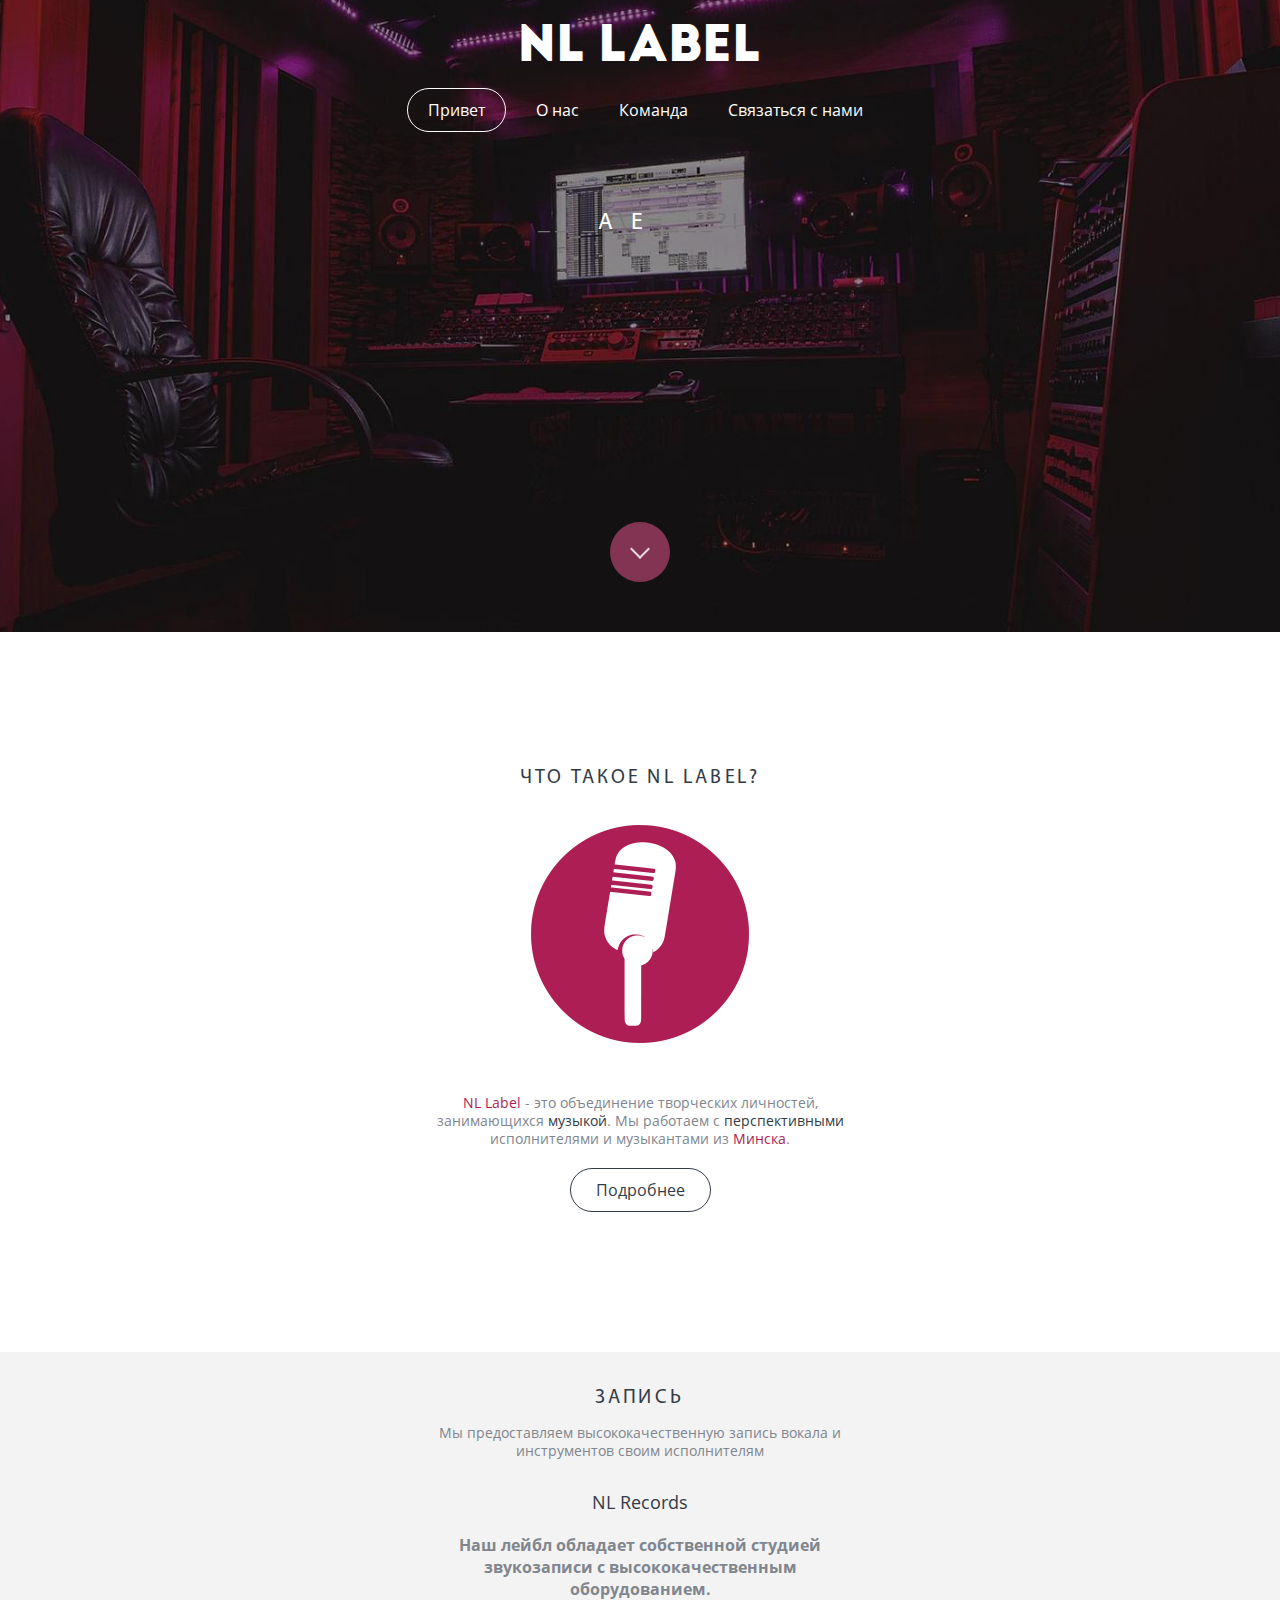
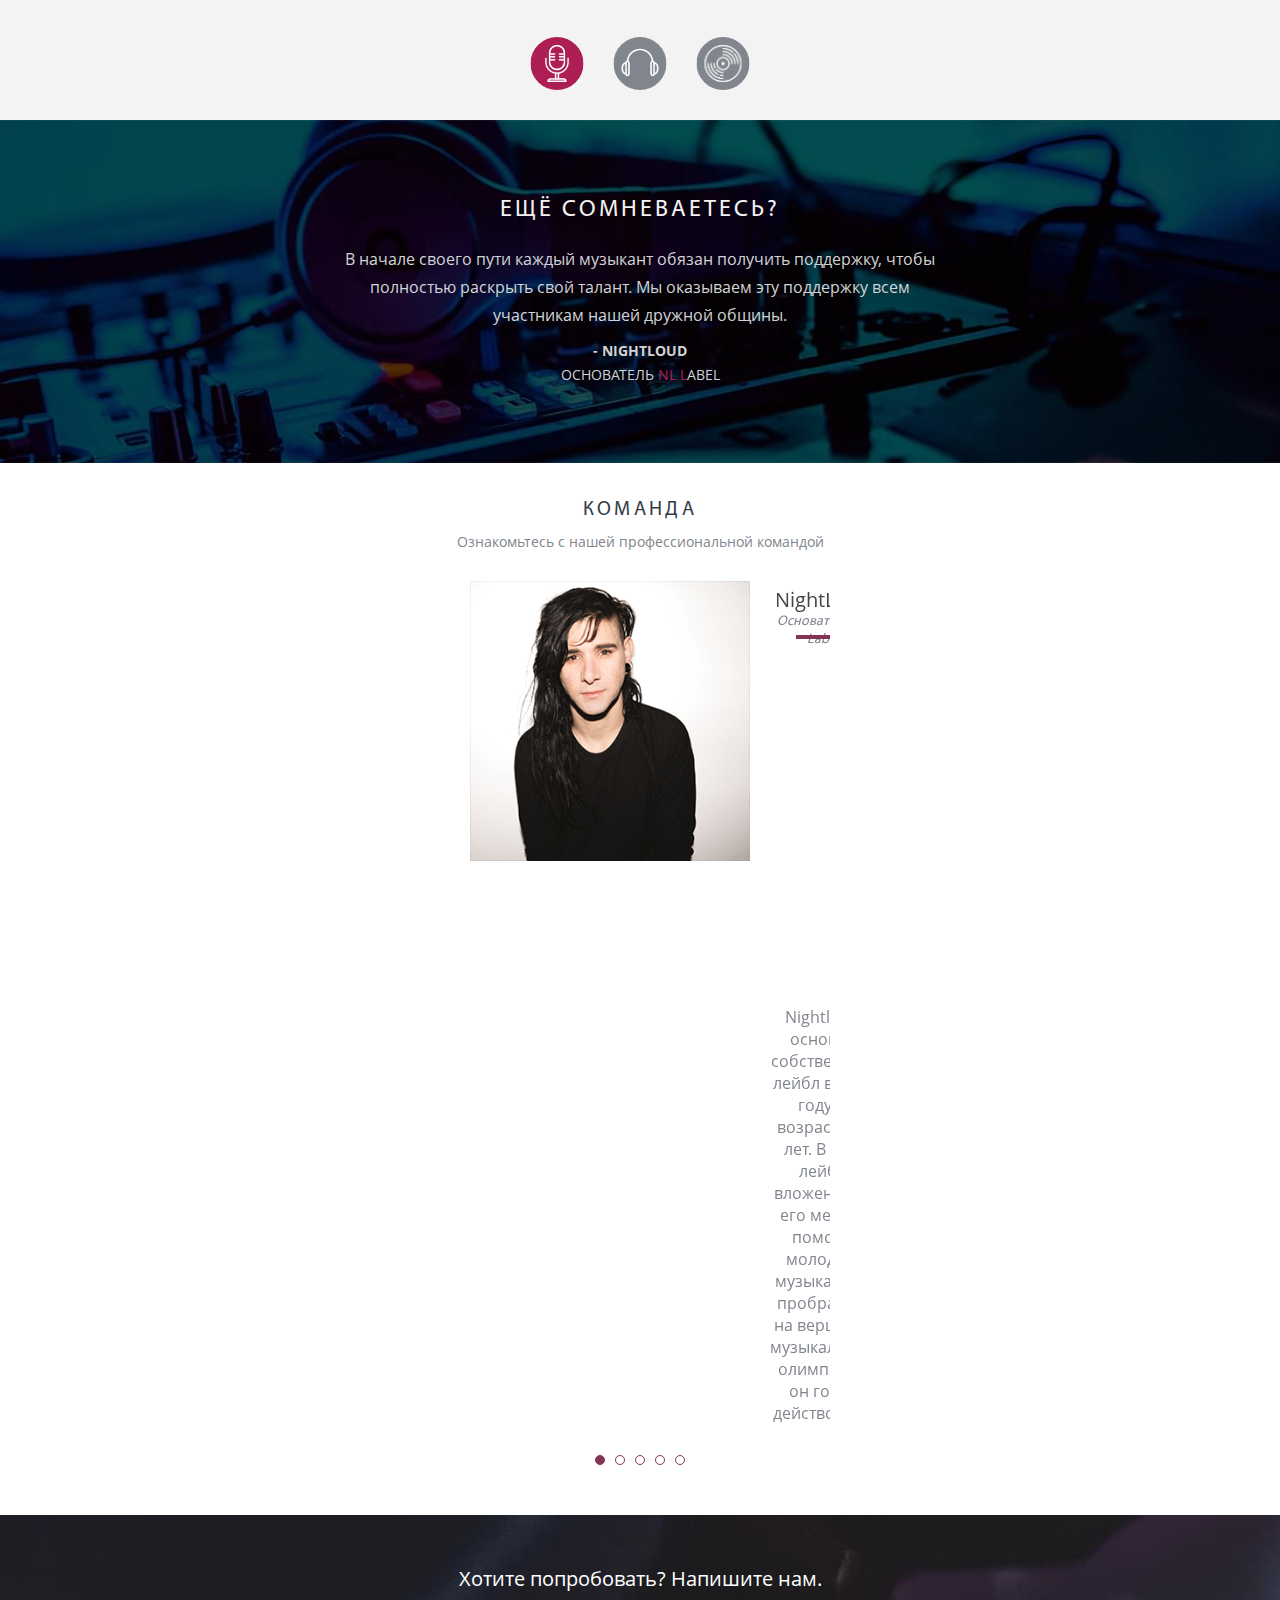
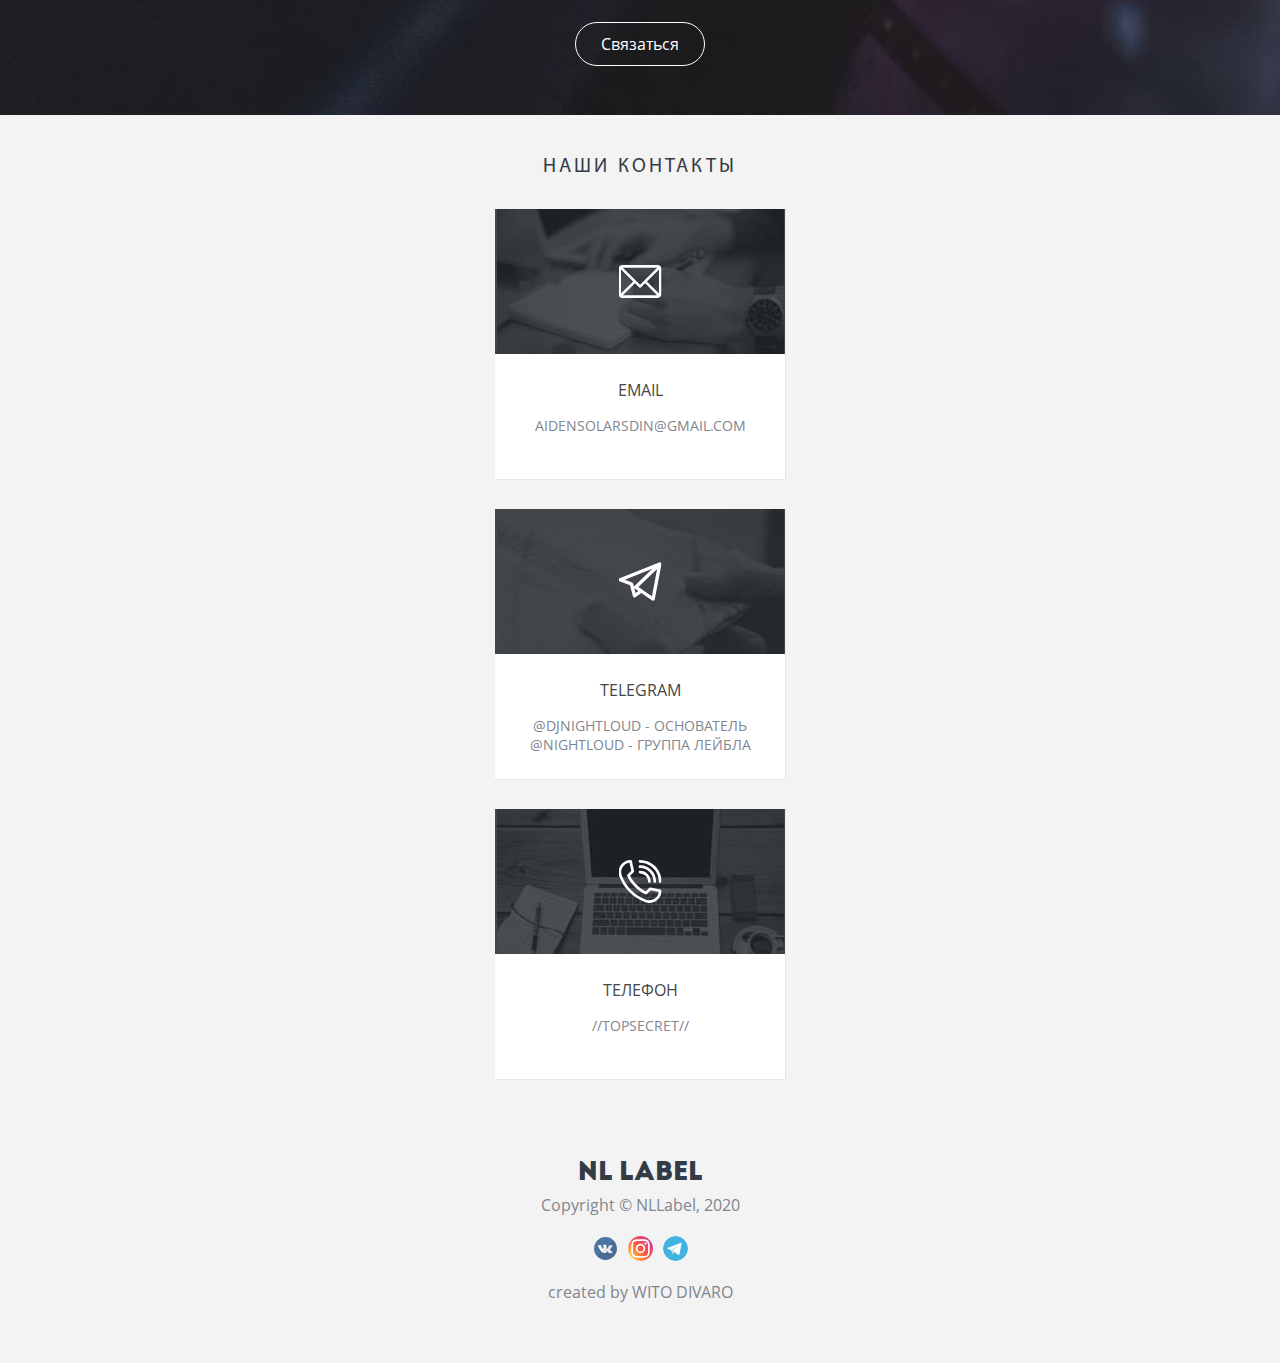
==== commit 6e2f5525: "NL Label v3.0.0 (Babel, animated text, integrated slider)" ====
--- a/index.html
+++ b/index.html
@@ -117,6 +117,6 @@
         </p>
     </footer>
 
-    <script src="js/app.js" type="module"></script>
+    <script src="js/bundle.js" type="module"></script>
 </body>
 </html>--- a/css/app.min.css
+++ b/css/app.min.css
@@ -1 +1 @@
-a{text-decoration:none;color:inherit}html{scroll-behavior:smooth}.visually-hidden{position:absolute!important;clip:rect(1px 1px 1px 1px);clip:rect(1px,1px,1px,1px);padding:0!important;border:0!important;height:1px!important;width:1px!important;overflow:hidden}body{margin:0;padding:0}@font-face{font-family:"Big John Bold";font-display:swap;src:url(../fonts/BigJohnPRO-Bold.woff) format("woff"),url(../fonts/BigJohnPRO-Bold.woff2) format("woff2")}@font-face{font-family:"MyriadPro Regular";font-display:swap;src:url(../fonts/MyriadPro-Regular.woff) format("woff"),url(../fonts/MyriadPro-Regular.woff2) format("woff2")}@font-face{font-family:"Open Sans Regular";font-display:swap;src:url(../fonts/OpenSans-Regular.woff) format("woff"),url(../fonts/OpenSans-Regular.woff2) format("woff2")}@font-face{font-family:"Open Sans Bold";font-display:swap;src:url(../fonts/OpenSans-Bold.woff) format("woff"),url(../fonts/OpenSans-Bold.woff2) format("woff2")}.logo{padding:0;margin:0;width:200px;display:-webkit-box;display:-webkit-flex;display:-ms-flexbox;display:flex;-webkit-box-align:center;-webkit-align-items:center;-ms-flex-align:center;align-items:center;-webkit-box-pack:center;-webkit-justify-content:center;-ms-flex-pack:center;justify-content:center;text-transform:uppercase;font-size:25px;line-height:1em;color:#fff;font-family:"Big John Bold",Arial,sans-serif}.button{padding:10px 25px;font-family:"Open Sans Regular",Arial,sans-serif;font-size:16px;color:#333b46;border:1px solid #333b46;border-radius:50px;background:0 0;cursor:pointer}.button:hover{background-color:#f3f3f3}.button--white{border-color:#fff;color:#fff}.button--white:hover{background-color:rgba(6,6,6,.3)}.bottom-slider{margin:0 auto;margin-bottom:135px;overflow-x:hidden;overflow-y:visible;width:1170px}@media (max-width:1300px){.bottom-slider{width:100%;margin-bottom:50px}}.bottom-slider__tabcontent{position:relative;width:100%;display:-ms-grid;display:grid;-ms-grid-columns:320px 1fr;grid-template-columns:320px 1fr;-ms-grid-rows:27px 17px minmax(360px,auto);grid-template-rows:27px 17px minmax(360px,auto)}@media (max-width:1300px){.bottom-slider__tabcontent{display:-webkit-box;display:-webkit-flex;display:-ms-flexbox;display:flex;-webkit-box-orient:vertical;-webkit-box-direction:normal;-webkit-flex-direction:column;-ms-flex-direction:column;flex-direction:column}}.bottom-slider__inner{display:-webkit-box;display:-webkit-flex;display:-ms-flexbox;display:flex}.bottom-slider__photo-container{-ms-grid-row-span:4;grid-row:span 4;margin:0;padding:0;width:320px;height:320px;background-color:#000}@media (max-width:1300px){.bottom-slider__photo-container{margin:0 auto;width:280px;height:280px}}.bottom-slider__photo{width:100%;height:100%}.bottom-slider__name{margin:0;padding:0;margin-right:60px;font-family:"Open Sans Regular",Arial,sans-serif;font-size:20px;text-align:right;color:#464646}@media (max-width:1300px){.bottom-slider__name{margin:0;margin-top:5px;text-align:center}}.bottom-slider__position{margin:0;padding:0;margin-top:5px;margin-right:60px;font-family:"MyriadPro Regular",Arial,sans-serif;font-size:14px;font-style:italic;text-align:right;color:#81868e}@media (max-width:1300px){.bottom-slider__position{margin:0;margin-top:5px;text-align:center}}.bottom-slider__pink-line{position:absolute;right:0;top:0;height:42px;width:4px;display:block;background-color:#843453}@media (max-width:1300px){.bottom-slider__pink-line{right:auto;position:relative;margin:0 auto;margin-top:10px;width:50%;height:4px}}.bottom-slider__description{padding:0;margin-left:auto;margin-top:30px;margin-right:60px;margin-bottom:25px;width:380px;text-align:right;color:#81868e;font-family:"Open Sans Regular",Arial,sans-serif}@media (max-width:1300px){.bottom-slider__description{margin:0;margin-top:10px;width:auto;max-width:380px;text-align:center}}.bottom-slider__bullets{margin:0;padding:0;margin-left:-10px;-webkit-box-sizing:border-box;box-sizing:border-box;list-style:none;display:-webkit-box;display:-webkit-flex;display:-ms-flexbox;display:flex;-webkit-flex-wrap:wrap;-ms-flex-wrap:wrap;flex-wrap:wrap;-webkit-box-pack:center;-webkit-justify-content:center;-ms-flex-pack:center;justify-content:center}@media (max-width:1300px){.bottom-slider__bullets{margin-top:20px}}.bottom-slider__bullet{margin-left:10px;width:10px;height:10px;-webkit-box-sizing:border-box;box-sizing:border-box;border-radius:50%;border:1px solid #843453;cursor:pointer}.bottom-slider__bullet--active{background-color:#843453}.dropdown{position:relative;width:36px;height:36px;display:block;border-radius:50px;border:none;background-color:#843453;-webkit-transition-duration:.2s;-o-transition-duration:.2s;transition-duration:.2s;cursor:pointer}@media (max-width:1300px){.dropdown{width:60px;height:60px}}.dropdown:hover{-webkit-transition-duration:.2s;-o-transition-duration:.2s;transition-duration:.2s;-webkit-transform:scale(1.1);-ms-transform:scale(1.1);transform:scale(1.1);opacity:.7}.dropdown:after{content:"";position:absolute;top:45%;left:50%;width:6px;height:6px;border:2px solid #e6d6dd;border-left:none;border-top:none;-webkit-transform:translate(-50%,-50%) rotate(45deg);-ms-transform:translate(-50%,-50%) rotate(45deg);transform:translate(-50%,-50%) rotate(45deg)}@media (max-width:1300px){.dropdown:after{width:12px;height:12px}}.social{margin:0;padding:0;list-style-type:none;display:-ms-grid;display:grid;-ms-grid-columns:(25px)[3];grid-template-columns:repeat(3,25px);grid-gap:10px;-webkit-box-pack:center;-webkit-justify-content:center;-ms-flex-pack:center;justify-content:center}.social__item{width:25px;height:25px}.social__link{display:block;width:25px;height:25px;border-radius:50%;background-size:100%;background-repeat:no-repeat;background-position:50% 50%;-webkit-transition-duration:.2s;-o-transition-duration:.2s;transition-duration:.2s}.social__link--vk{background-image:url(../img/vk-icon.svg)}.social__link--instagram{background-image:url(../img/instagram-icon.svg)}.social__link--telegram{background-image:url(../img/telegram-logo-original-icon.svg)}.social__link:hover{-webkit-transition-duration:.2s;-o-transition-duration:.2s;transition-duration:.2s;-webkit-transform:scale(1.1);-ms-transform:scale(1.1);transform:scale(1.1)}.header{position:relative;min-width:320px;max-width:1140px;width:100%;margin:0 auto;display:-webkit-box;display:-webkit-flex;display:-ms-flexbox;display:flex;-webkit-flex-wrap:wrap;-ms-flex-wrap:wrap;flex-wrap:wrap}.header::after{content:"";z-index:-1;left:0;top:0;position:absolute;width:100%;height:100%}.header__logo{margin:20px 0;margin-left:50px}@media (max-width:1300px){.header__logo{margin:0;padding:0;margin-top:20px;width:100%;text-align:center;font-size:48px}}.navigation{padding:0;margin:0;margin:20px 0;margin-right:60px;margin-left:auto;display:-webkit-box;display:-webkit-flex;display:-ms-flexbox;display:flex;-webkit-flex-wrap:wrap;-ms-flex-wrap:wrap;flex-wrap:wrap;-webkit-box-align:center;-webkit-align-items:center;-ms-flex-align:center;align-items:center}@media (max-width:1300px){.navigation{margin:0;margin-top:20px;-webkit-box-pack:center;-webkit-justify-content:center;-ms-flex-pack:center;justify-content:center;width:100%}}.navigation__link{padding:5px 10px;text-decoration:none;color:#fff;font-family:"Open Sans Regular",Arial,sans-serif;font-size:16px}@media (max-width:1300px){.navigation__link{padding:10px 20px}}.navigation__link:hover{opacity:.6}.navigation__link:active{opacity:.3}.navigation__link--active{margin:0 10px;border:1px solid #fff;border-radius:50px}.navigation__link--active:hover{opacity:1}.navigation__link--active:active{opacity:1}.main{position:relative;margin:0;padding:0;width:100%}.intro{position:relative;padding:1px 0;-webkit-box-sizing:border-box;box-sizing:border-box;width:100%;margin:0 auto}@media (max-width:1300px){.intro{padding:1px 20px}}.intro__slogan{margin:0 auto;margin-top:210px;padding:0;width:650px;letter-spacing:.2em;font-family:"MyriadPro Regular",Arial,sans-serif;line-height:70px;font-size:35px;text-align:center;text-transform:uppercase;color:#fff}@media (max-width:1300px){.intro__slogan{margin-top:150px;font-size:24px;line-height:35px;width:100%}}.intro__quote{margin:0;padding:0;font-family:"Open Sans Regular",Arial,sans-serif;text-align:center;font-size:16px;letter-spacing:2px;color:#fff}@media (max-width:1300px){.intro__quote{margin-top:10px}}.intro__dropdown{position:relative;margin:0 auto;margin-bottom:90px;margin-top:210px}@media (max-width:1300px){.intro__dropdown{margin-top:150px}}.intro__background{top:-75px;position:absolute;z-index:-1;width:100%;height:calc(100% + 75px);background-color:#000;background-image:url(../img/background-desktop@1x.jpg);background-repeat:no-repeat;background-size:cover;background-position:50% 0}@media (max-width:1300px){.intro__background{top:-180px;left:-20px;width:calc(100% + 20px);height:calc(100% + 180px)}}@media (-webkit-min-device-pixel-ratio:1.5),(-o-min-device-pixel-ratio:3/2),(min-resolution:144dpi),(min-resolution:1.5dppx){.intro__background{background-image:url(../img/background-desktop@2x.jpg)}}.info{position:relative;width:100%}.info__wrapper{width:100%;margin:0 auto;padding-bottom:70px}@media (max-width:1300px){.info__wrapper{min-width:320px;width:100%}}.info__about-us{position:relative;display:-ms-grid;display:grid;-ms-grid-rows:(auto)[3];grid-template-rows:repeat(3,auto);-ms-grid-columns:(450px)[2];grid-template-columns:repeat(2,450px);-webkit-box-pack:center;-webkit-justify-content:center;-ms-flex-pack:center;justify-content:center;padding:100px 0}@media (max-width:1300px){.info__about-us{display:-webkit-box;display:-webkit-flex;display:-ms-flexbox;display:flex;-webkit-box-orient:vertical;-webkit-box-direction:normal;-webkit-flex-direction:column;-ms-flex-direction:column;flex-direction:column;-webkit-box-align:center;-webkit-align-items:center;-ms-flex-align:center;align-items:center;margin-top:40px;margin-bottom:40px}}.info__header{-webkit-box-ordinal-group:2;-webkit-order:1;-ms-flex-order:1;order:1;margin:0;padding:0;font-family:"MyriadPro Regular",Arial,sans-serif;font-size:20px;line-height:12px;letter-spacing:3px;font-weight:100;text-transform:uppercase;color:#333b46}@media (max-width:1300px){.info__header{text-align:center}}.info__description{-webkit-box-ordinal-group:4;-webkit-order:3;-ms-flex-order:3;order:3;-ms-grid-column:1;grid-column:1;margin-top:40px;margin-bottom:0;width:450px;color:#81868e;font-weight:500;font-size:14px;line-height:18px;font-family:"Open Sans Regular",Arial,sans-serif}@media (max-width:1300px){.info__description{padding:0 20px;margin-top:50px;width:100%;max-width:450px;-webkit-box-sizing:border-box;box-sizing:border-box;text-align:center}}.info__description--pink{color:#ad1f54}.info__description--dark-grey{color:#333b46}.info__link{-webkit-box-ordinal-group:5;-webkit-order:4;-ms-flex-order:4;order:4;margin-right:auto;-ms-grid-column:1;grid-column:1;margin-top:120px}@media (max-width:1300px){.info__link{margin-right:0;margin-top:20px}}.info__picture{-ms-grid-column:2;grid-column:2;-ms-grid-row:1;-ms-grid-row-span:3;grid-row:1/4;justify-self:flex-end;-webkit-box-ordinal-group:6;-webkit-order:5;-ms-flex-order:5;order:5;margin:0;margin-right:30px;padding:0;background-image:url(../img/microphone.svg);background-repeat:no-repeat;background-position:50% 50%;width:220px;height:220px}@media (max-width:1300px){.info__picture{margin:0;margin-top:40px;-webkit-box-ordinal-group:3;-webkit-order:2;-ms-flex-order:2;order:2}}@media (max-width:1300px){.info__slider{margin-top:40px}}.slider{width:100%;padding-top:40px;padding-bottom:70px;position:relative;background-color:#f3f3f3}@media (max-width:1300px){.slider{padding-top:40px;padding-bottom:120px}}.slider__header{-webkit-box-ordinal-group:1;-webkit-order:0;-ms-flex-order:0;order:0;-ms-grid-row:1;grid-row:1;-ms-grid-column-span:2;grid-column:span 2;text-align:center}.slider__description{-webkit-box-ordinal-group:1;-webkit-order:0;-ms-flex-order:0;order:0;-ms-grid-row:2;grid-row:2;-ms-grid-column-span:2;grid-column:span 2;margin:0 auto;text-align:center}@media (max-width:1300px){.slider__description{margin-top:20px}}.slider__tabcontent{display:-ms-grid;display:grid;-ms-grid-columns:400px 600px;grid-template-columns:400px 600px;-ms-grid-rows:30px 190px auto;grid-template-rows:30px 190px auto;-webkit-box-pack:center;-webkit-justify-content:center;-ms-flex-pack:center;justify-content:center}@media (max-width:1300px){.slider__tabcontent{display:-webkit-box;display:-webkit-flex;display:-ms-flexbox;display:flex;-webkit-box-orient:vertical;-webkit-box-direction:normal;-webkit-flex-direction:column;-ms-flex-direction:column;flex-direction:column}}.slider__sub-header{margin:0;-ms-grid-column-span:2;grid-column:span 2;width:100%;font-family:"Open Sans Regular",Arial,sans-serif;font-weight:1;font-size:20px;color:#333b46}@media (max-width:1300px){.slider__sub-header{margin-top:30px;font-size:18px;text-align:center}}.slider__info{font-family:"Open Sans Bold",Arial,sans-serif;font-size:16px;width:400px;color:#81868e}@media (max-width:1300px){.slider__info{margin:0 auto;margin-top:20px;padding:0 20px;width:auto;max-width:450px;text-align:center}}.slider__info--wide{margin-left:30px;width:520px;font-size:14px}@media (max-width:1300px){.slider__info--wide{display:none}}.slider__navigation{position:absolute;top:160px;left:50%;padding:0;margin:0;margin-left:-15px;display:-webkit-box;display:-webkit-flex;display:-ms-flexbox;display:flex;-webkit-box-pack:center;-webkit-justify-content:center;-ms-flex-pack:center;justify-content:center;list-style:none;-webkit-transform:translatex(-50%);-ms-transform:translatex(-50%);transform:translatex(-50%)}@media (max-width:1300px){.slider__navigation{top:auto;bottom:30px}}.slider__item{margin-left:30px;width:53px;height:53px}.slider__button{width:53px;height:53px;border:none;border-radius:50%;background-color:#81868e;background-repeat:no-repeat;background-position:50% 50%;background-size:37px;-webkit-transition-duration:.2s;-o-transition-duration:.2s;transition-duration:.2s;-webkit-transition-property:background-color;-o-transition-property:background-color;transition-property:background-color;cursor:pointer}.slider__button:hover{background-color:#843453}.slider__button--recording{background-image:url(../img/microphone-icon.png)}.slider__button--music{background-image:url(../img/headphones-icon.png)}.slider__button--promotion{background-image:url(../img/disco-icon.png)}.slider__button--active{background-color:#ad1f54}.slider__button--active:hover{background-color:#ad1f54}.releases{width:1170px;margin:0 auto;margin-top:70px;margin-bottom:500px}.releases__header{margin:0;padding:0;font-size:20px;font-family:"MyriadPro Regular",Arial,sans-serif;text-transform:uppercase;letter-spacing:3px;font-weight:1;text-align:center;color:#333b46}.releases__description{font-family:"Open Sans Regular",Arial,sans-serif;font-size:14px;color:#81868e;text-align:center}.doubts{position:relative;padding:75px 0;width:100%;background-color:#f3f3f3;background-image:url(../img/doubts-background-desktop@1x.jpg);background-repeat:no-repeat;background-size:cover;background-position:50% 100%}@media (max-width:1300px){.doubts{margin:0}}.doubts__wrapper{position:relative;padding:1px 0;margin:0 auto;width:1170px}@media (max-width:1300px){.doubts__wrapper{width:100%}}.doubts__header{margin:0;padding:0;color:#f3f3f3;text-transform:uppercase;font-family:"MyriadPro Regular",Arial,sans-serif;font-weight:1;letter-spacing:3px}@media (max-width:1300px){.doubts__header{text-align:center}}.doubts__quote{margin:0;padding:0;margin-top:50px}@media (max-width:1300px){.doubts__quote{margin-top:20px}}.doubts__imac{position:absolute;right:0;top:-120px;height:330px;width:410px;background-image:url(../img/imac-nllabel-desktop@1x.png);background-repeat:no-repeat;background-size:100%}@media (-webkit-min-device-pixel-ratio:1.5),(-o-min-device-pixel-ratio:3/2),(min-resolution:144dpi),(min-resolution:1.5dppx){.doubts__imac{background-image:url(../img/imac-nllabel-desktop@2x.png)}}@media (max-width:1300px){.doubts__imac{display:none}}.quote{width:590px;color:#d1d4d4;font-family:"Open Sans Regular",Arial,sans-serif}@media (max-width:1300px){.quote{margin:0 auto;width:calc(100% - 40px);max-width:590px;text-align:center}}.quote__text{font-size:16px;line-height:28px;font-weight:500}.quote__text--pink{color:#ad1f54}@media (max-width:1300px){.quote__text{margin:0;margin-top:20px;padding:0}}.quote__author{text-transform:uppercase;display:-webkit-box;display:-webkit-flex;display:-ms-flexbox;display:flex;-webkit-box-orient:vertical;-webkit-box-direction:normal;-webkit-flex-direction:column;-ms-flex-direction:column;flex-direction:column;font-size:14px;line-height:24px}@media (max-width:1300px){.quote__author{margin:0;margin-top:10px;padding:0}}.quote__name{font-family:"Open Sans Bold",Arial,sans-serif;font-weight:1}.team{width:1170px;margin:0 auto;padding-top:35px}@media (max-width:1300px){.team{padding:0 20px;padding-top:35px;width:auto;max-width:380px}}.team__header{margin:0;padding:0;font-family:"MyriadPro Regular",Arial,sans-serif;font-size:20px;letter-spacing:3px;font-weight:1;color:#333b46;text-transform:uppercase;text-align:center}.team__info{width:450px;margin:0 auto;padding:0;margin-top:30px;font-size:14px;font-family:"Open Sans Regular",Arial,sans-serif;text-align:center;color:#81868e}@media (max-width:1300px){.team__info{margin-top:10px;width:auto;max-width:450px}}.team__slider{margin-top:80px}@media (max-width:1300px){.team__slider{margin-top:30px}}.contact{position:relative;height:200px;width:100%;display:-webkit-box;display:-webkit-flex;display:-ms-flexbox;display:flex;-webkit-box-pack:center;-webkit-justify-content:center;-ms-flex-pack:center;justify-content:center;-webkit-box-align:center;-webkit-align-items:center;-ms-flex-align:center;align-items:center;-webkit-box-orient:vertical;-webkit-box-direction:normal;-webkit-flex-direction:column;-ms-flex-direction:column;flex-direction:column;background-color:#000;background-repeat:no-repeat;background-size:cover;background-image:url(../img/contact-background-desktop.jpg)}.contact__slogan{margin:0;padding:0;font-size:20px;font-family:"Open Sans Regular",Arial,sans-serif;color:#fff}@media (max-width:1300px){.contact__slogan{margin:0 20px;text-align:center}}.contact__link{margin-top:30px;font-family:"Open Sans Regular",Arial,sans-serif;text-decoration:none}.contacts{position:relative;width:100%;margin:0 auto;padding-bottom:100px;display:-ms-grid;display:grid;-webkit-column-gap:40px;-moz-column-gap:40px;column-gap:40px;row-gap:60px;-ms-grid-columns:(290px)[3];grid-template-columns:repeat(3,290px);-webkit-box-pack:center;-webkit-justify-content:center;-ms-flex-pack:center;justify-content:center;background-color:#f3f3f3}@media (max-width:1300px){.contacts{-ms-grid-columns:290px;grid-template-columns:290px;row-gap:30px}}.contacts__header{-ms-grid-column-span:3;grid-column:span 3;margin:0;margin-top:80px;width:100%;text-align:center;color:#333b46;text-transform:uppercase;letter-spacing:3px;font-weight:1;font-family:"MyriadPro Regular",Arial,sans-serif;font-size:20px}@media (max-width:1300px){.contacts__header{-ms-grid-column-span:1;grid-column:span 1;margin-top:40px}}.contacts__item{height:270px;width:290px;display:-webkit-box;display:-webkit-flex;display:-ms-flexbox;display:flex;-webkit-flex-wrap:wrap;-ms-flex-wrap:wrap;flex-wrap:wrap;-webkit-box-align:center;-webkit-align-items:center;-ms-flex-align:center;align-items:center;-webkit-box-orient:vertical;-webkit-box-direction:normal;-webkit-flex-direction:column;-ms-flex-direction:column;flex-direction:column;font-family:"Open Sans Regular",Arial,sans-serif;background-color:#fff;-webkit-box-shadow:1px 1px 0 0 #e7e7e7;box-shadow:1px 1px 0 0 #e7e7e7}.contacts__name{padding:0;margin:0;margin-top:25px;color:#464646;text-transform:uppercase;font-weight:1;font-size:16px}.contacts__details{padding:0;margin:0;margin-top:15px;font-size:14px;color:#81868e;text-align:center;text-transform:uppercase}.contacts__photo{position:relative;margin:0;padding:0;height:145px;width:100%;background-color:#464646;background-position:50% 50%;background-repeat:no-repeat}.contacts__photo::after{content:"";position:absolute;left:50%;top:50%;-webkit-transform:translate(-50%,-50%);-ms-transform:translate(-50%,-50%);transform:translate(-50%,-50%);background-repeat:no-repeat;background-position:50% 50%;background-size:100%}.contacts__photo--email{background-image:url(../img/email-background@1x.jpg)}@media (-webkit-min-device-pixel-ratio:1.5),(-o-min-device-pixel-ratio:3/2),(min-resolution:144dpi),(min-resolution:1.5dppx){.contacts__photo--email{background-image:url(../img/email-background@2x.jpg)}}.contacts__photo--email::after{background-image:url(../img/email-icon.svg);width:43px;height:50px}.contacts__photo--telegram{background-image:url(../img/telegram-background@1x.jpg)}@media (-webkit-min-device-pixel-ratio:1.5),(-o-min-device-pixel-ratio:3/2),(min-resolution:144dpi),(min-resolution:1.5dppx){.contacts__photo--telegram{background-image:url(../img/telegram-background@2x.jpg)}}.contacts__photo--telegram::after{background-image:url(../img/telegram-logo-icon.svg);width:43px;height:50px}.contacts__photo--phone{background-image:url(../img/phone-background@1x.jpg)}@media (-webkit-min-device-pixel-ratio:1.5),(-o-min-device-pixel-ratio:3/2),(min-resolution:144dpi),(min-resolution:1.5dppx){.contacts__photo--phone{background-image:url(../img/phone-background@2x.jpg)}}.contacts__photo--phone::after{background-image:url(../img/phone-icon.svg);width:43px;height:50px}.map{display:block;position:relative;width:100%;height:500px}.map__hover{z-index:1;position:absolute;top:0;left:0;display:-webkit-box;display:-webkit-flex;display:-ms-flexbox;display:flex;-webkit-flex-wrap:wrap;-ms-flex-wrap:wrap;flex-wrap:wrap;-webkit-box-align:center;-webkit-align-items:center;-ms-flex-align:center;align-items:center;-webkit-box-pack:center;-webkit-justify-content:center;-ms-flex-pack:center;justify-content:center;width:100%;height:100%;background-color:rgba(0,0,0,.85)}.map__hover:hover{cursor:pointer}.map__hover:hover .map__dropdown{-webkit-transform:scale(1.2);-ms-transform:scale(1.2);transform:scale(1.2)}.map__title{color:#fff;font-size:16px;font-family:"Open Sans Regular",Arial,sans-serif;text-transform:uppercase}.map__dropdown{margin-left:10px;width:18px;height:18px}.map__dropdown:after{width:4px;height:4px}.map__iframe{width:100%;height:100%}.footer{padding-top:80px;padding-bottom:60px;width:100%;display:-webkit-box;display:-webkit-flex;display:-ms-flexbox;display:flex;-webkit-box-pack:center;-webkit-justify-content:center;-ms-flex-pack:center;justify-content:center;-webkit-box-orient:vertical;-webkit-box-direction:normal;-webkit-flex-direction:column;-ms-flex-direction:column;flex-direction:column;background-color:#f3f3f3}.footer__logo{padding:0;margin:0 auto;color:#333b46}.footer__copyright{margin:0;margin-top:10px;padding:0;font-family:"Open Sans Regular",Arial,sans-serif;color:#81868e;text-align:center}.footer__social{margin-top:20px}.footer__creator{margin:0;padding:0;margin-top:20px;text-align:center;font-family:"Open Sans Regular",Arial,sans-serif}.footer__link{color:#81868e;text-decoration:none}.footer__link:hover{opacity:.7}.hide{display:none}.fadeIn{-webkit-animation-name:fadeIn;animation-name:fadeIn;-webkit-animation-duration:.2s;animation-duration:.2s}.fadeOut{-webkit-animation-name:fadeOut;animation-name:fadeOut;-webkit-animation-duration:.4s;animation-duration:.4s}@-webkit-keyframes fadeIn{0%{opacity:0}100%{opacity:1}}@keyframes fadeIn{0%{opacity:0}100%{opacity:1}}@-webkit-keyframes fadeOut{0%{opacity:1}100%{opacity:0}}@keyframes fadeOut{0%{opacity:1}100%{opacity:0}}+.tns-outer{padding:0!important}.tns-outer [hidden]{display:none!important}.tns-outer [aria-controls],.tns-outer [data-action]{cursor:pointer}.tns-slider{-webkit-transition:all 0s;-o-transition:all 0s;transition:all 0s}.tns-slider>.tns-item{-webkit-box-sizing:border-box;box-sizing:border-box}.tns-horizontal.tns-subpixel{white-space:nowrap}.tns-horizontal.tns-subpixel>.tns-item{display:inline-block;vertical-align:top;white-space:normal}.tns-horizontal.tns-no-subpixel:after{content:'';display:table;clear:both}.tns-horizontal.tns-no-subpixel>.tns-item{float:left}.tns-horizontal.tns-carousel.tns-no-subpixel>.tns-item{margin-right:-100%}.tns-no-calc{position:relative;left:0}.tns-gallery{position:relative;left:0;min-height:1px}.tns-gallery>.tns-item{position:absolute;left:-100%;-webkit-transition:transform 0s,opacity 0s;-webkit-transition:opacity 0s,-webkit-transform 0s;transition:opacity 0s,-webkit-transform 0s;-o-transition:transform 0s,opacity 0s;transition:transform 0s,opacity 0s;transition:transform 0s,opacity 0s,-webkit-transform 0s}.tns-gallery>.tns-slide-active{position:relative;left:auto!important}.tns-gallery>.tns-moving{-webkit-transition:all .25s;-o-transition:all .25s;transition:all .25s}.tns-autowidth{display:inline-block}.tns-lazy-img{-webkit-transition:opacity .6s;-o-transition:opacity .6s;transition:opacity .6s;opacity:.6}.tns-lazy-img.tns-complete{opacity:1}.tns-ah{-webkit-transition:height 0s;-o-transition:height 0s;transition:height 0s}.tns-ovh{overflow:hidden}.tns-visually-hidden{position:absolute;left:-10000em}.tns-transparent{opacity:0;visibility:hidden}.tns-fadeIn{opacity:1;z-index:0}.tns-fadeOut,.tns-normal{opacity:0;z-index:-1}.tns-vpfix{white-space:nowrap}.tns-vpfix>div,.tns-vpfix>li{display:inline-block}.tns-t-subp2{margin:0 auto;width:310px;position:relative;height:10px;overflow:hidden}.tns-t-ct{width:2333.3333333%;width:calc(100% * 70 / 3);position:absolute;right:0}.tns-t-ct:after{content:'';display:table;clear:both}.tns-t-ct>div{width:1.4285714%;width:calc(100% / 70);height:10px;float:left}a{text-decoration:none;color:inherit}html{scroll-behavior:smooth}.visually-hidden{position:absolute!important;clip:rect(1px 1px 1px 1px);clip:rect(1px,1px,1px,1px);padding:0!important;border:0!important;height:1px!important;width:1px!important;overflow:hidden}body{margin:0;padding:0}@font-face{font-family:"Big John Bold";font-display:swap;src:url(../fonts/BigJohnPRO-Bold.woff) format("woff"),url(../fonts/BigJohnPRO-Bold.woff2) format("woff2")}@font-face{font-family:"MyriadPro Regular";font-display:swap;src:url(../fonts/MyriadPro-Regular.woff) format("woff"),url(../fonts/MyriadPro-Regular.woff2) format("woff2")}@font-face{font-family:"Open Sans Regular";font-display:swap;src:url(../fonts/OpenSans-Regular.woff) format("woff"),url(../fonts/OpenSans-Regular.woff2) format("woff2")}@font-face{font-family:"Open Sans Bold";font-display:swap;src:url(../fonts/OpenSans-Bold.woff) format("woff"),url(../fonts/OpenSans-Bold.woff2) format("woff2")}.tns-nav-active{background-color:#843453}.tns-horizontal.tns-subpixel>.tns-item{display:-ms-grid;display:grid}.logo{padding:0;margin:0;width:200px;display:-webkit-box;display:-webkit-flex;display:-ms-flexbox;display:flex;-webkit-box-align:center;-webkit-align-items:center;-ms-flex-align:center;align-items:center;-webkit-box-pack:center;-webkit-justify-content:center;-ms-flex-pack:center;justify-content:center;text-transform:uppercase;font-size:25px;line-height:1em;color:#fff;font-family:"Big John Bold",Arial,sans-serif}.button{padding:10px 25px;font-family:"Open Sans Regular",Arial,sans-serif;font-size:16px;color:#333b46;border:1px solid #333b46;border-radius:50px;background:0 0;cursor:pointer}.button:hover{background-color:#f3f3f3}.button--white{border-color:#fff;color:#fff}.button--white:hover{background-color:rgba(6,6,6,.3)}.bottom-slider{-webkit-user-select:none;-moz-user-select:none;-ms-user-select:none;user-select:none;margin:0 auto;margin-bottom:135px;overflow-x:hidden;overflow-y:visible;width:1170px}@media (max-width:1300px){.bottom-slider{width:100%;margin-bottom:50px}}.bottom-slider__tabcontent{position:relative;width:100%;display:-ms-grid;display:grid;-ms-grid-columns:320px 1fr;grid-template-columns:320px 1fr;-ms-grid-rows:27px 17px minmax(360px,auto);grid-template-rows:27px 17px minmax(360px,auto)}@media (max-width:1300px){.bottom-slider__tabcontent{display:-webkit-box;display:-webkit-flex;display:-ms-flexbox;display:flex;-webkit-box-orient:vertical;-webkit-box-direction:normal;-webkit-flex-direction:column;-ms-flex-direction:column;flex-direction:column}}.bottom-slider__inner{display:-webkit-box;display:-webkit-flex;display:-ms-flexbox;display:flex}.bottom-slider__photo-container{-ms-grid-row-span:4;grid-row:span 4;margin:0;padding:0;width:320px;height:320px;background-color:#000}@media (max-width:1300px){.bottom-slider__photo-container{margin:0 auto;width:280px;height:280px}}.bottom-slider__photo{width:100%;height:100%}.bottom-slider__name{margin:0;padding:0;margin-right:60px;font-family:"Open Sans Regular",Arial,sans-serif;font-size:20px;text-align:right;color:#464646}@media (max-width:1300px){.bottom-slider__name{margin:0;margin-top:5px;text-align:center}}.bottom-slider__position{margin:0;padding:0;margin-top:5px;margin-right:60px;font-family:"MyriadPro Regular",Arial,sans-serif;font-size:14px;font-style:italic;text-align:right;color:#81868e}@media (max-width:1300px){.bottom-slider__position{margin:0;margin-top:5px;text-align:center}}.bottom-slider__pink-line{position:absolute;right:0;top:0;height:42px;width:4px;display:block;background-color:#843453}@media (max-width:1300px){.bottom-slider__pink-line{right:auto;position:relative;margin:0 auto;margin-top:10px;width:50%;height:4px}}.bottom-slider__description{padding:0;margin-left:auto;margin-top:30px;margin-right:60px;margin-bottom:25px;width:380px;text-align:right;color:#81868e;font-family:"Open Sans Regular",Arial,sans-serif}@media (max-width:1300px){.bottom-slider__description{margin:0;margin-top:10px;width:auto;max-width:380px;text-align:center}}.bottom-slider__bullets{margin:0;padding:0;margin-left:-10px;-webkit-box-sizing:border-box;box-sizing:border-box;list-style:none;display:-webkit-box;display:-webkit-flex;display:-ms-flexbox;display:flex;-webkit-flex-wrap:wrap;-ms-flex-wrap:wrap;flex-wrap:wrap;-webkit-box-pack:center;-webkit-justify-content:center;-ms-flex-pack:center;justify-content:center}@media (max-width:1300px){.bottom-slider__bullets{margin-top:20px}}.bottom-slider__bullet{margin-left:10px;width:10px;height:10px;-webkit-box-sizing:border-box;box-sizing:border-box;border-radius:50%;border:1px solid #843453;cursor:pointer}.bottom-slider__bullet--active{background-color:#843453}.dropdown{position:relative;width:36px;height:36px;display:block;border-radius:50px;border:none;background-color:#843453;-webkit-transition-duration:.2s;-o-transition-duration:.2s;transition-duration:.2s;cursor:pointer}@media (max-width:1300px){.dropdown{width:60px;height:60px}}.dropdown:hover{-webkit-transition-duration:.2s;-o-transition-duration:.2s;transition-duration:.2s;-webkit-transform:scale(1.1) translateX(-50%);-ms-transform:scale(1.1) translateX(-50%);transform:scale(1.1) translateX(-50%);opacity:.7}.dropdown:after{content:"";position:absolute;top:45%;left:50%;width:6px;height:6px;border:2px solid #e6d6dd;border-left:none;border-top:none;-webkit-transform:translate(-50%,-50%) rotate(45deg);-ms-transform:translate(-50%,-50%) rotate(45deg);transform:translate(-50%,-50%) rotate(45deg)}@media (max-width:1300px){.dropdown:after{width:12px;height:12px}}.social{margin:0;padding:0;list-style-type:none;display:-ms-grid;display:grid;-ms-grid-columns:(25px)[3];grid-template-columns:repeat(3,25px);grid-gap:10px;-webkit-box-pack:center;-webkit-justify-content:center;-ms-flex-pack:center;justify-content:center}.social__item{width:25px;height:25px}.social__link{display:block;width:25px;height:25px;border-radius:50%;background-size:100%;background-repeat:no-repeat;background-position:50% 50%;-webkit-transition-duration:.2s;-o-transition-duration:.2s;transition-duration:.2s}.social__link--vk{background-image:url(../img/vk-icon.svg)}.social__link--instagram{background-image:url(../img/instagram-icon.svg)}.social__link--telegram{background-image:url(../img/telegram-logo-original-icon.svg)}.social__link:hover{-webkit-transition-duration:.2s;-o-transition-duration:.2s;transition-duration:.2s;-webkit-transform:scale(1.1);-ms-transform:scale(1.1);transform:scale(1.1)}.animation-text__char{color:#757575}.header{position:relative;min-width:320px;max-width:1140px;width:100%;margin:0 auto;display:-webkit-box;display:-webkit-flex;display:-ms-flexbox;display:flex;-webkit-flex-wrap:wrap;-ms-flex-wrap:wrap;flex-wrap:wrap}.header::after{content:"";z-index:-1;left:0;top:0;position:absolute;width:100%;height:100%}.header__logo{margin:20px 0;margin-left:50px}@media (max-width:1300px){.header__logo{margin:0;padding:0;margin-top:20px;width:100%;text-align:center;font-size:48px}}.navigation{padding:0;margin:0;margin:20px 0;margin-right:60px;margin-left:auto;display:-webkit-box;display:-webkit-flex;display:-ms-flexbox;display:flex;-webkit-flex-wrap:wrap;-ms-flex-wrap:wrap;flex-wrap:wrap;-webkit-box-align:center;-webkit-align-items:center;-ms-flex-align:center;align-items:center}@media (max-width:1300px){.navigation{margin:0;margin-top:20px;-webkit-box-pack:center;-webkit-justify-content:center;-ms-flex-pack:center;justify-content:center;width:100%}}.navigation__link{padding:5px 10px;text-decoration:none;color:#fff;font-family:"Open Sans Regular",Arial,sans-serif;font-size:16px}@media (max-width:1300px){.navigation__link{padding:10px 20px}}.navigation__link:hover{opacity:.6}.navigation__link:active{opacity:.3}.navigation__link--active{margin:0 10px;border:1px solid #fff;border-radius:50px}.navigation__link--active:hover{opacity:1}.navigation__link--active:active{opacity:1}.main{position:relative;margin:0;padding:0;width:100%}.intro{position:relative;padding:1px 0;-webkit-box-sizing:border-box;box-sizing:border-box;width:100%;height:760px;margin:0 auto}@media (max-width:1300px){.intro{padding:1px 20px;height:500px}}.intro__slogan{position:absolute;top:220px;left:50%;-webkit-transform:translateX(-50%);-ms-transform:translateX(-50%);transform:translateX(-50%);width:600px;letter-spacing:.2em;font-family:"MyriadPro Regular",Arial,sans-serif;line-height:45px;font-size:35px;text-align:center;text-transform:uppercase;color:#fff}@media (max-width:1300px){.intro__slogan{top:50px;font-size:24px;line-height:35px;width:80%}}.intro__dropdown{position:absolute;bottom:50px;left:50%;-webkit-transform:translateX(-50%);-ms-transform:translateX(-50%);transform:translateX(-50%)}.intro__background{top:-75px;position:absolute;z-index:-1;width:100%;height:calc(100% + 75px);background-color:#000;background-image:url(../img/background-desktop@1x.jpg);background-repeat:no-repeat;background-size:cover;background-position:50% 0}@media (max-width:1300px){.intro__background{top:-180px;left:-20px;width:calc(100% + 20px);height:calc(100% + 180px)}}@media (-webkit-min-device-pixel-ratio:1.5),(-o-min-device-pixel-ratio:3/2),(min-resolution:144dpi),(min-resolution:1.5dppx){.intro__background{background-image:url(../img/background-desktop@2x.jpg)}}.info{position:relative;width:100%}.info__wrapper{width:100%;margin:0 auto;padding-bottom:70px}@media (max-width:1300px){.info__wrapper{min-width:320px;width:100%}}.info__about-us{position:relative;display:-ms-grid;display:grid;-ms-grid-rows:(auto)[3];grid-template-rows:repeat(3,auto);-ms-grid-columns:(450px)[2];grid-template-columns:repeat(2,450px);-webkit-box-pack:center;-webkit-justify-content:center;-ms-flex-pack:center;justify-content:center;padding:100px 0}@media (max-width:1300px){.info__about-us{display:-webkit-box;display:-webkit-flex;display:-ms-flexbox;display:flex;-webkit-box-orient:vertical;-webkit-box-direction:normal;-webkit-flex-direction:column;-ms-flex-direction:column;flex-direction:column;-webkit-box-align:center;-webkit-align-items:center;-ms-flex-align:center;align-items:center;margin-top:40px;margin-bottom:40px}}.info__header{-webkit-box-ordinal-group:2;-webkit-order:1;-ms-flex-order:1;order:1;margin:0;padding:0;font-family:"MyriadPro Regular",Arial,sans-serif;font-size:20px;line-height:12px;letter-spacing:3px;font-weight:100;text-transform:uppercase;color:#333b46}@media (max-width:1300px){.info__header{text-align:center}}.info__description{-webkit-box-ordinal-group:4;-webkit-order:3;-ms-flex-order:3;order:3;-ms-grid-column:1;grid-column:1;margin-top:40px;margin-bottom:0;width:450px;color:#81868e;font-weight:500;font-size:14px;line-height:18px;font-family:"Open Sans Regular",Arial,sans-serif}@media (max-width:1300px){.info__description{padding:0 20px;margin-top:50px;width:100%;max-width:450px;-webkit-box-sizing:border-box;box-sizing:border-box;text-align:center}}.info__description--pink{color:#ad1f54}.info__description--dark-grey{color:#333b46}.info__link{-webkit-box-ordinal-group:5;-webkit-order:4;-ms-flex-order:4;order:4;margin-right:auto;-ms-grid-column:1;grid-column:1;margin-top:120px}@media (max-width:1300px){.info__link{margin-right:0;margin-top:20px}}.info__picture{-ms-grid-column:2;grid-column:2;-ms-grid-row:1;-ms-grid-row-span:3;grid-row:1/4;justify-self:flex-end;-webkit-box-ordinal-group:6;-webkit-order:5;-ms-flex-order:5;order:5;margin:0;margin-right:30px;padding:0;background-image:url(../img/microphone.svg);background-repeat:no-repeat;background-position:50% 50%;width:220px;height:220px}@media (max-width:1300px){.info__picture{margin:0;margin-top:40px;-webkit-box-ordinal-group:3;-webkit-order:2;-ms-flex-order:2;order:2}}@media (max-width:1300px){.info__slider{margin-top:40px}}.slider{width:100%;padding-top:40px;padding-bottom:70px;position:relative;background-color:#f3f3f3}@media (max-width:1300px){.slider{padding-top:40px;padding-bottom:120px}}.slider__header{-webkit-box-ordinal-group:1;-webkit-order:0;-ms-flex-order:0;order:0;-ms-grid-row:1;grid-row:1;-ms-grid-column-span:2;grid-column:span 2;text-align:center}.slider__description{-webkit-box-ordinal-group:1;-webkit-order:0;-ms-flex-order:0;order:0;-ms-grid-row:2;grid-row:2;-ms-grid-column-span:2;grid-column:span 2;margin:0 auto;text-align:center}@media (max-width:1300px){.slider__description{margin-top:20px}}.slider__tabcontent{display:-ms-grid;display:grid;-ms-grid-columns:400px 600px;grid-template-columns:400px 600px;-ms-grid-rows:30px 190px auto;grid-template-rows:30px 190px auto;-webkit-box-pack:center;-webkit-justify-content:center;-ms-flex-pack:center;justify-content:center}@media (max-width:1300px){.slider__tabcontent{display:-webkit-box;display:-webkit-flex;display:-ms-flexbox;display:flex;-webkit-box-orient:vertical;-webkit-box-direction:normal;-webkit-flex-direction:column;-ms-flex-direction:column;flex-direction:column}}.slider__sub-header{margin:0;-ms-grid-column-span:2;grid-column:span 2;width:100%;font-family:"Open Sans Regular",Arial,sans-serif;font-weight:1;font-size:20px;color:#333b46}@media (max-width:1300px){.slider__sub-header{margin-top:30px;font-size:18px;text-align:center}}.slider__info{font-family:"Open Sans Bold",Arial,sans-serif;font-size:16px;width:400px;color:#81868e}@media (max-width:1300px){.slider__info{margin:0 auto;margin-top:20px;padding:0 20px;width:auto;max-width:450px;text-align:center}}.slider__info--wide{margin-left:30px;width:520px;font-size:14px}@media (max-width:1300px){.slider__info--wide{display:none}}.slider__navigation{position:absolute;top:160px;left:50%;padding:0;margin:0;margin-left:-15px;display:-webkit-box;display:-webkit-flex;display:-ms-flexbox;display:flex;-webkit-box-pack:center;-webkit-justify-content:center;-ms-flex-pack:center;justify-content:center;list-style:none;-webkit-transform:translatex(-50%);-ms-transform:translatex(-50%);transform:translatex(-50%)}@media (max-width:1300px){.slider__navigation{top:auto;bottom:30px}}.slider__item{margin-left:30px;width:53px;height:53px}.slider__button{width:53px;height:53px;border:none;border-radius:50%;background-color:#81868e;background-repeat:no-repeat;background-position:50% 50%;background-size:37px;-webkit-transition-duration:.2s;-o-transition-duration:.2s;transition-duration:.2s;-webkit-transition-property:background-color;-o-transition-property:background-color;transition-property:background-color;cursor:pointer}.slider__button:hover{background-color:#843453}.slider__button--recording{background-image:url(../img/microphone-icon.png)}.slider__button--music{background-image:url(../img/headphones-icon.png)}.slider__button--promotion{background-image:url(../img/disco-icon.png)}.slider__button--active{background-color:#ad1f54}.slider__button--active:hover{background-color:#ad1f54}.releases{width:1170px;margin:0 auto;margin-top:70px;margin-bottom:500px}.releases__header{margin:0;padding:0;font-size:20px;font-family:"MyriadPro Regular",Arial,sans-serif;text-transform:uppercase;letter-spacing:3px;font-weight:1;text-align:center;color:#333b46}.releases__description{font-family:"Open Sans Regular",Arial,sans-serif;font-size:14px;color:#81868e;text-align:center}.doubts{position:relative;padding:75px 0;width:100%;background-color:#f3f3f3;background-image:url(../img/doubts-background-desktop@1x.jpg);background-repeat:no-repeat;background-size:cover;background-position:50% 100%}@media (max-width:1300px){.doubts{margin:0}}.doubts__wrapper{position:relative;padding:1px 0;margin:0 auto;width:1170px}@media (max-width:1300px){.doubts__wrapper{width:100%}}.doubts__header{margin:0;padding:0;color:#f3f3f3;text-transform:uppercase;font-family:"MyriadPro Regular",Arial,sans-serif;font-weight:1;letter-spacing:3px}@media (max-width:1300px){.doubts__header{text-align:center}}.doubts__quote{margin:0;padding:0;margin-top:50px}@media (max-width:1300px){.doubts__quote{margin-top:20px}}.doubts__imac{position:absolute;right:0;top:-120px;height:330px;width:410px;background-image:url(../img/imac-nllabel-desktop@1x.png);background-repeat:no-repeat;background-size:100%}@media (-webkit-min-device-pixel-ratio:1.5),(-o-min-device-pixel-ratio:3/2),(min-resolution:144dpi),(min-resolution:1.5dppx){.doubts__imac{background-image:url(../img/imac-nllabel-desktop@2x.png)}}@media (max-width:1300px){.doubts__imac{display:none}}.quote{width:590px;color:#d1d4d4;font-family:"Open Sans Regular",Arial,sans-serif}@media (max-width:1300px){.quote{margin:0 auto;width:calc(100% - 40px);max-width:590px;text-align:center}}.quote__text{font-size:16px;line-height:28px;font-weight:500}.quote__text--pink{color:#ad1f54}@media (max-width:1300px){.quote__text{margin:0;margin-top:20px;padding:0}}.quote__author{text-transform:uppercase;display:-webkit-box;display:-webkit-flex;display:-ms-flexbox;display:flex;-webkit-box-orient:vertical;-webkit-box-direction:normal;-webkit-flex-direction:column;-ms-flex-direction:column;flex-direction:column;font-size:14px;line-height:24px}@media (max-width:1300px){.quote__author{margin:0;margin-top:10px;padding:0}}.quote__name{font-family:"Open Sans Bold",Arial,sans-serif;font-weight:1}.team{width:1170px;margin:0 auto;padding-top:35px}@media (max-width:1300px){.team{padding:0 20px;padding-top:35px;width:auto;max-width:380px}}.team__header{margin:0;padding:0;font-family:"MyriadPro Regular",Arial,sans-serif;font-size:20px;letter-spacing:3px;font-weight:1;color:#333b46;text-transform:uppercase;text-align:center}.team__info{width:450px;margin:0 auto;padding:0;margin-top:30px;font-size:14px;font-family:"Open Sans Regular",Arial,sans-serif;text-align:center;color:#81868e}@media (max-width:1300px){.team__info{margin-top:10px;width:auto;max-width:450px}}.team__slider{margin-top:80px}@media (max-width:1300px){.team__slider{margin-top:30px}}.contact{position:relative;height:200px;width:100%;display:-webkit-box;display:-webkit-flex;display:-ms-flexbox;display:flex;-webkit-box-pack:center;-webkit-justify-content:center;-ms-flex-pack:center;justify-content:center;-webkit-box-align:center;-webkit-align-items:center;-ms-flex-align:center;align-items:center;-webkit-box-orient:vertical;-webkit-box-direction:normal;-webkit-flex-direction:column;-ms-flex-direction:column;flex-direction:column;background-color:#000;background-repeat:no-repeat;background-size:cover;background-image:url(../img/contact-background-desktop.jpg)}.contact__slogan{margin:0;padding:0;font-size:20px;font-family:"Open Sans Regular",Arial,sans-serif;color:#fff}@media (max-width:1300px){.contact__slogan{margin:0 20px;text-align:center}}.contact__link{margin-top:30px;font-family:"Open Sans Regular",Arial,sans-serif;text-decoration:none}.contacts{position:relative;width:100%;margin:0 auto;display:-ms-grid;display:grid;-webkit-column-gap:40px;-moz-column-gap:40px;column-gap:40px;row-gap:60px;-ms-grid-columns:(290px)[3];grid-template-columns:repeat(3,290px);-webkit-box-pack:center;-webkit-justify-content:center;-ms-flex-pack:center;justify-content:center;background-color:#f3f3f3}@media (max-width:1300px){.contacts{-ms-grid-columns:290px;grid-template-columns:290px;row-gap:30px}}.contacts__header{-ms-grid-column-span:3;grid-column:span 3;margin:0;margin-top:80px;width:100%;text-align:center;color:#333b46;text-transform:uppercase;letter-spacing:3px;font-weight:1;font-family:"MyriadPro Regular",Arial,sans-serif;font-size:20px}@media (max-width:1300px){.contacts__header{-ms-grid-column-span:1;grid-column:span 1;margin-top:40px}}.contacts__item{height:270px;width:290px;display:-webkit-box;display:-webkit-flex;display:-ms-flexbox;display:flex;-webkit-flex-wrap:wrap;-ms-flex-wrap:wrap;flex-wrap:wrap;-webkit-box-align:center;-webkit-align-items:center;-ms-flex-align:center;align-items:center;-webkit-box-orient:vertical;-webkit-box-direction:normal;-webkit-flex-direction:column;-ms-flex-direction:column;flex-direction:column;font-family:"Open Sans Regular",Arial,sans-serif;background-color:#fff;-webkit-box-shadow:1px 1px 0 0 #e7e7e7;box-shadow:1px 1px 0 0 #e7e7e7}.contacts__name{padding:0;margin:0;margin-top:25px;color:#464646;text-transform:uppercase;font-weight:1;font-size:16px}.contacts__details{padding:0;margin:0;margin-top:15px;font-size:14px;color:#81868e;text-align:center;text-transform:uppercase}.contacts__photo{position:relative;margin:0;padding:0;height:145px;width:100%;background-color:#464646;background-position:50% 50%;background-repeat:no-repeat}.contacts__photo::after{content:"";position:absolute;left:50%;top:50%;-webkit-transform:translate(-50%,-50%);-ms-transform:translate(-50%,-50%);transform:translate(-50%,-50%);background-repeat:no-repeat;background-position:50% 50%;background-size:100%}.contacts__photo--email{background-image:url(../img/email-background@1x.jpg)}@media (-webkit-min-device-pixel-ratio:1.5),(-o-min-device-pixel-ratio:3/2),(min-resolution:144dpi),(min-resolution:1.5dppx){.contacts__photo--email{background-image:url(../img/email-background@2x.jpg)}}.contacts__photo--email::after{background-image:url(../img/email-icon.svg);width:43px;height:50px}.contacts__photo--telegram{background-image:url(../img/telegram-background@1x.jpg)}@media (-webkit-min-device-pixel-ratio:1.5),(-o-min-device-pixel-ratio:3/2),(min-resolution:144dpi),(min-resolution:1.5dppx){.contacts__photo--telegram{background-image:url(../img/telegram-background@2x.jpg)}}.contacts__photo--telegram::after{background-image:url(../img/telegram-logo-icon.svg);width:43px;height:50px}.contacts__photo--phone{background-image:url(../img/phone-background@1x.jpg)}@media (-webkit-min-device-pixel-ratio:1.5),(-o-min-device-pixel-ratio:3/2),(min-resolution:144dpi),(min-resolution:1.5dppx){.contacts__photo--phone{background-image:url(../img/phone-background@2x.jpg)}}.contacts__photo--phone::after{background-image:url(../img/phone-icon.svg);width:43px;height:50px}.map{display:block;position:relative;width:100%;height:500px}.map__hover{z-index:1;position:absolute;top:0;left:0;display:-webkit-box;display:-webkit-flex;display:-ms-flexbox;display:flex;-webkit-flex-wrap:wrap;-ms-flex-wrap:wrap;flex-wrap:wrap;-webkit-box-align:center;-webkit-align-items:center;-ms-flex-align:center;align-items:center;-webkit-box-pack:center;-webkit-justify-content:center;-ms-flex-pack:center;justify-content:center;width:100%;height:100%;background-color:rgba(0,0,0,.85)}.map__hover:hover{cursor:pointer}.map__hover:hover .map__dropdown{-webkit-transform:scale(1.2);-ms-transform:scale(1.2);transform:scale(1.2)}.map__title{color:#fff;font-size:16px;font-family:"Open Sans Regular",Arial,sans-serif;text-transform:uppercase}.map__dropdown{margin-left:10px;width:18px;height:18px}.map__dropdown:after{width:4px;height:4px}.map__iframe{width:100%;height:100%}.footer{padding-top:80px;padding-bottom:60px;width:100%;display:-webkit-box;display:-webkit-flex;display:-ms-flexbox;display:flex;-webkit-box-pack:center;-webkit-justify-content:center;-ms-flex-pack:center;justify-content:center;-webkit-box-orient:vertical;-webkit-box-direction:normal;-webkit-flex-direction:column;-ms-flex-direction:column;flex-direction:column;background-color:#f3f3f3}.footer__logo{padding:0;margin:0 auto;color:#333b46}.footer__copyright{margin:0;margin-top:10px;padding:0;font-family:"Open Sans Regular",Arial,sans-serif;color:#81868e;text-align:center}.footer__social{margin-top:20px}.footer__creator{margin:0;padding:0;margin-top:20px;text-align:center;font-family:"Open Sans Regular",Arial,sans-serif}.footer__link{color:#81868e;text-decoration:none}.footer__link:hover{opacity:.7}.hide{display:none}.fadeIn{-webkit-animation-name:fadeIn;animation-name:fadeIn;-webkit-animation-duration:.2s;animation-duration:.2s}.fadeOut{-webkit-animation-name:fadeOut;animation-name:fadeOut;-webkit-animation-duration:.4s;animation-duration:.4s}@-webkit-keyframes fadeIn{0%{opacity:0}100%{opacity:1}}@keyframes fadeIn{0%{opacity:0}100%{opacity:1}}@-webkit-keyframes fadeOut{0%{opacity:1}100%{opacity:0}}@keyframes fadeOut{0%{opacity:1}100%{opacity:0}}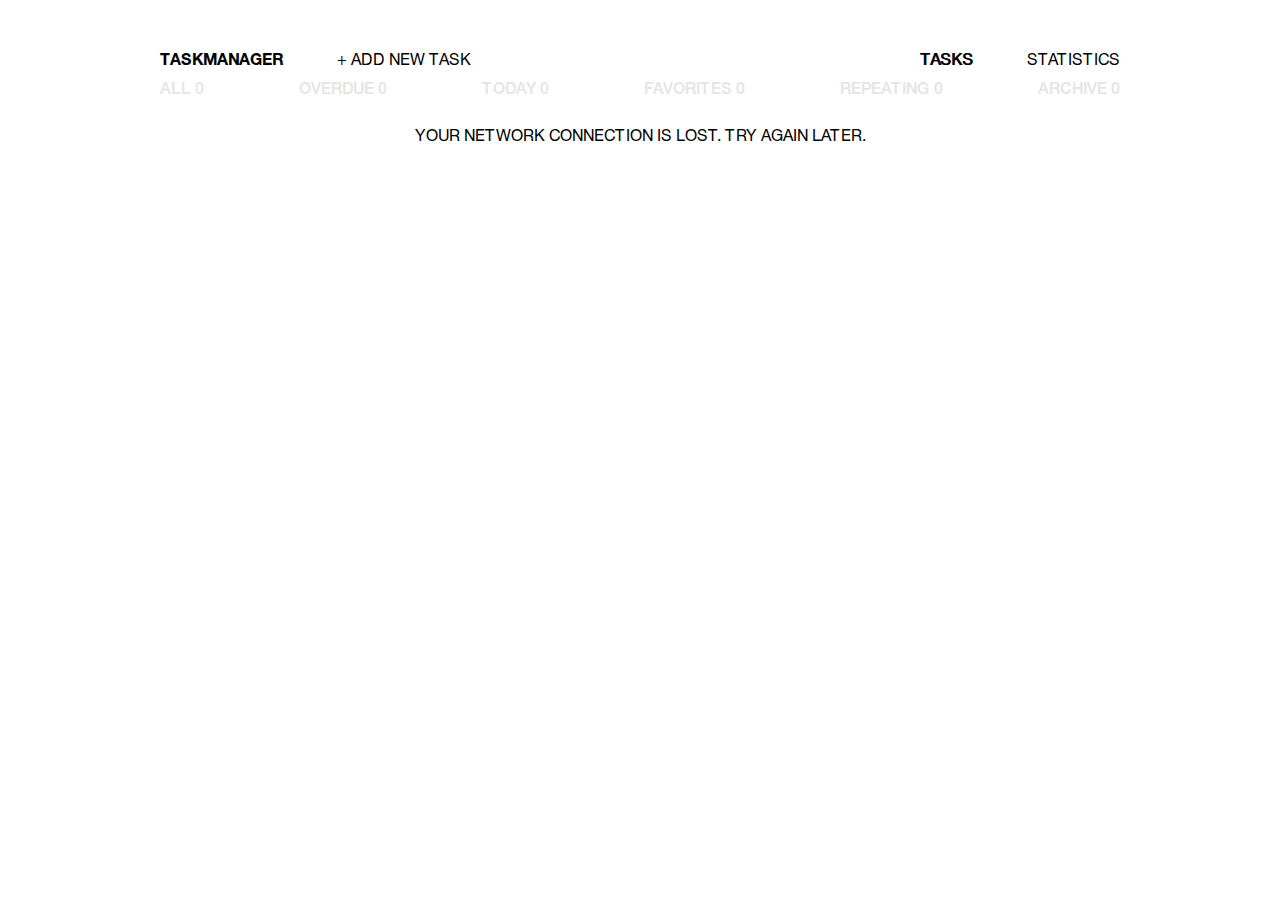
==== commit a64bfe55: "React Task Manager v1.0.0" ====
--- a/index.html
+++ b/index.html
@@ -1,122 +1 @@
-<!DOCTYPE html>
-<html lang="en">
-<head>
-    <meta charset="UTF-8">
-    <meta name="viewport" content="width=device-width, initial-scale=1.0">
-    <title>NL LABEL</title>
-    <link rel="stylesheet" href="css/app.min.css">
-</head>
-<body>
-    <header class="header">
-        <p class="header__logo logo">
-            NL Label
-        </p>
-
-        <nav class="header__navigation navigation">
-            <a href="#intro" class="navigation__link navigation__link--active">Привет</a>
-            <a href="#about-us" class="navigation__link">О нас</a>
-            <a href="#team" class="navigation__link">Команда</a>
-            <a href="#contacts" class="navigation__link">Связаться с нами</a>   
-        </nav>
-    </header>
-
-    <main class="main">
-        
-        <!-- INTRO -->
-
-        <section class="info" id="about-us">
-            <div class="info__about-us">
-                <h2 class="info__header">Что такое NL Label?</h2>
-                <p class="info__description">
-                    <span class="info__description--pink">NL Label</span> - это объединение творческих личностей, занимающихся
-                    <span class="info__description--dark-grey">музыкой</span>. Мы работаем с <span class="info__description--dark-grey">перспективными</span>     
-                    исполнителями и музыкантами из <span class="info__description--pink">Минска</span>.
-                </p>
-
-                <a href="https://tg-me.ru/NightLoud" class="info__link button">Подробнее</a>
-            
-                <p class="info__picture"></p>
-            </div>
-            
-            <!-- SLIDER -->
-        </section>
-
-        <section class="doubts">
-            <div class="doubts__wrapper">
-                <h2 class="doubts__header">Ещё сомневаетесь?</h2>
-                <div class="doubts__quote quote">
-                    <p class="quote__text">В начале своего пути каждый музыкант обязан получить поддержку, чтобы полностью раскрыть свой талант. 
-                    Мы оказываем эту поддержку всем участникам нашей дружной общины.</p>
-                    <p class="quote__author">
-                        <b class="quote__name">- NightLoud</b>
-                        <span class="quote__position">Основатель <span class="quote__text--pink">NL L</span>abel</span>
-                    </p>
-                </div>
-                <p class="doubts__imac"></p>
-            </div>
-        </section>
-
-        <section class="team" id="team">
-            <h2 class="team__header">Команда</h2>
-            <p class="team__info">Ознакомьтесь с нашей профессиональной командой</p>
-        
-           <!-- team-swiper -->
-        </section>  
-
-        <article class="contact">
-            <p class="contact__slogan">Хотите попробовать? Напишите нам.</p>
-            <a href="https://tg-me.ru/DJnightloud" target="_blank" class="contact__link button button--white">Связаться</a>
-        </article>
-
-        <section class="contacts" id="contacts">
-            <h2 class="contacts__header">Наши контакты</h2>
-            <div class="contacts__item">
-                <p class="contacts__photo contacts__photo--email"></p>
-                <h4 class="contacts__name">Email</h4>
-                <p class="contacts__details">aidensolarsdin@gmail.com</p>
-            </div>
-            <div class="contacts__item">
-                <p class="contacts__photo contacts__photo--telegram"></p>
-                <h4 class="contacts__name">Telegram</h4>
-                <p class="contacts__details">
-                    <a href = "https://tg-me.ru/DJnightloud">@DJNightLoud</a> - основатель<br>
-                    <a href = "https://tg-me.ru/NightLoud">@NightLoud</a> - группа лейбла</p>
-            </div>
-            <div class="contacts__item">
-                <p class="contacts__photo contacts__photo--phone"></p>
-                <h4 class="contacts__name">Телефон</h4>
-                <p class="contacts__details">//topsecret//</p>
-            </div>
-        </section>
-    </main>
-    
-    <footer class="footer">
-        <p class="footer__logo logo">
-            NL Label
-        </p>
-        <p class="footer__copyright">Copyright © NLLabel, 2020</p>
-        <ul class="footer__social social">
-            <li class="social__item">
-                <a href="" target="_blank" class="social__link social__link--vk">
-                    <span class="visually-hidden">ВКонтакте</span>
-                </a>
-            </li>
-            <li class="social__item">
-                <a href="" target="_blank" class="social__link social__link--instagram">
-                    <span class="visually-hidden">Инстаграмм</span>
-                </a>
-            </li>
-            <li class="social__item">
-                <a href="https://tg-me.ru/nightloud" target="_blank" class="social__link social__link--telegram">
-                    <span class="visually-hidden">Телеграмм</span>
-                </a>
-            </li>
-        </ul>
-        <p class="footer__creator">
-            <a href="https://tg-me.ru/witodivaro" class="footer__link">created by WITO DIVARO</a>
-        </p>
-    </footer>
-
-    <script src="js/bundle.js" type="module"></script>
-</body>
-</html>+<!doctype html><html lang="en"><head><meta charset="UTF-8"/><meta name="viewport" content="width=device-width,user-scalable=no,initial-scale=1,maximum-scale=1,minimum-scale=1"/><meta http-equiv="X-UA-Compatible" content="ie=edge"/><link rel="stylesheet" href="css/normalize.css"/><link rel="stylesheet" href="css/style.css"/><title>TASKMANAGER</title><link href="/static/css/2.6fae8cf7.chunk.css" rel="stylesheet"></head><body><div style="display:none"><svg><symbol id="wave" viewBox="0 0 159 10" preserveAspectRatio="none"><g fill="none" fill-rule="nonzero" stroke-linecap="square" stroke-width="5"><path d="M4 4l9.257 2.463L21.367 4l7.927 2.463L38.736 4l9.117 2.463L56.103 4l8.685 2.463L73.472 4l8.684 2.463L90.84 4l8.684 2.463L108.208 4l8.684 2.463L125.576 4l8.684 2.463L142.943 4M146.423 4l9.257 2.463"/></g></symbol></svg></div><main class="main"></main><script>!function(e){function r(r){for(var n,a,l=r[0],f=r[1],i=r[2],p=0,s=[];p<l.length;p++)a=l[p],Object.prototype.hasOwnProperty.call(o,a)&&o[a]&&s.push(o[a][0]),o[a]=0;for(n in f)Object.prototype.hasOwnProperty.call(f,n)&&(e[n]=f[n]);for(c&&c(r);s.length;)s.shift()();return u.push.apply(u,i||[]),t()}function t(){for(var e,r=0;r<u.length;r++){for(var t=u[r],n=!0,l=1;l<t.length;l++){var f=t[l];0!==o[f]&&(n=!1)}n&&(u.splice(r--,1),e=a(a.s=t[0]))}return e}var n={},o={1:0},u=[];function a(r){if(n[r])return n[r].exports;var t=n[r]={i:r,l:!1,exports:{}};return e[r].call(t.exports,t,t.exports,a),t.l=!0,t.exports}a.m=e,a.c=n,a.d=function(e,r,t){a.o(e,r)||Object.defineProperty(e,r,{enumerable:!0,get:t})},a.r=function(e){"undefined"!=typeof Symbol&&Symbol.toStringTag&&Object.defineProperty(e,Symbol.toStringTag,{value:"Module"}),Object.defineProperty(e,"__esModule",{value:!0})},a.t=function(e,r){if(1&r&&(e=a(e)),8&r)return e;if(4&r&&"object"==typeof e&&e&&e.__esModule)return e;var t=Object.create(null);if(a.r(t),Object.defineProperty(t,"default",{enumerable:!0,value:e}),2&r&&"string"!=typeof e)for(var n in e)a.d(t,n,function(r){return e[r]}.bind(null,n));return t},a.n=function(e){var r=e&&e.__esModule?function(){return e.default}:function(){return e};return a.d(r,"a",r),r},a.o=function(e,r){return Object.prototype.hasOwnProperty.call(e,r)},a.p="/";var l=this["webpackJsonpreact-task-manager"]=this["webpackJsonpreact-task-manager"]||[],f=l.push.bind(l);l.push=r,l=l.slice();for(var i=0;i<l.length;i++)r(l[i]);var c=f;t()}([])</script><script src="/static/js/2.1b38c942.chunk.js"></script><script src="/static/js/main.a10212da.chunk.js"></script></body></html>--- a/css/style.css
+++ b/css/style.css
@@ -0,0 +1,810 @@
+@font-face {
+  font-family: "HelveticaNeueCyr";
+  src: local("HelveticaNeueCyr-Bold"),
+    url("../fonts/HelveticaNeueCyr-Bold.woff2") format("woff"),
+    url("../fonts/HelveticaNeueCyr-Bold.woff") format("woff");
+  font-weight: bold;
+  font-style: normal;
+}
+
+@font-face {
+  font-family: "HelveticaNeueCyr";
+  src: local("HelveticaNeueCyr-Medium"),
+    url("../fonts/HelveticaNeueCyr-Medium.woff2") format("woff2"),
+    url("../fonts/HelveticaNeueCyr-Medium.woff") format("woff");
+  font-weight: 500;
+  font-style: normal;
+}
+
+@font-face {
+  font-family: "HelveticaNeueCyr";
+  src: local("HelveticaNeueCyr-Roman"),
+    url("../fonts/HelveticaNeueCyr-Roman.woff2") format("woff2"),
+    url("../fonts/HelveticaNeueCyr-Roman.woff") format("woff");
+  font-weight: normal;
+  font-style: normal;
+}
+
+body {
+  font-family: "HelveticaNeueCyr", Arial, sans-serif;
+}
+
+.container {
+  width: 960px;
+  padding: 0 20px;
+  margin: 0 auto;
+}
+
+.visually-hidden {
+  position: absolute !important;
+  clip: rect(1px 1px 1px 1px);
+  clip: rect(1px, 1px, 1px, 1px);
+  padding: 0 !important;
+  border: 0 !important;
+  height: 1px !important;
+  width: 1px !important;
+  overflow: hidden;
+}
+
+.main {
+  padding-top: 50px;
+  padding-bottom: 20px;
+}
+.main__control {
+  margin-bottom: 8px;
+}
+.main__search {
+  margin-bottom: 14px;
+}
+.main__filter {
+  margin-bottom: 29px;
+}
+
+.control {
+  position: relative;
+  display: flex;
+  align-items: baseline;
+}
+.control__btn-wrap {
+  display: flex;
+  width: 100%;
+}
+.control__title {
+  font-size: 16px;
+  line-height: 23px;
+  margin-top: 0;
+  margin-bottom: 0;
+}
+.control__label {
+  font-size: 16px;
+  display: inline-flex;
+  font-weight: normal;
+  color: inherit;
+  text-decoration: none;
+  margin-left: 54px;
+  cursor: pointer;
+}
+.control__label:hover {
+  opacity: 0.7;
+  transition: opacity 0.3s ease-out;
+}
+.control__input:checked + .control__label {
+  text-shadow: 1px 0 0 #000000;
+}
+.control__input:checked + .control__label:hover {
+  opacity: 1;
+  text-shadow: 1px 0 0 #000000;
+  cursor: inherit;
+}
+.control__label--new-task {
+  margin-right: auto;
+}
+
+.search__input {
+  width: 100%;
+  height: 40px;
+  max-height: 40px;
+  box-sizing: border-box;
+  border: 3px solid #000000;
+  font-size: 16px;
+  font-weight: bold;
+  color: inherit;
+  font-family: inherit;
+  outline: none;
+  transition: max-height 0.3s ease-out;
+}
+.search__input::placeholder {
+  font-weight: normal;
+  color: #e7e3e3;
+  font-size: 16px;
+}
+
+.filter {
+  display: flex;
+  justify-content: space-between;
+}
+.filter__label {
+  text-transform: uppercase;
+  cursor: pointer;
+  font-weight: 500;
+}
+.filter__label:hover {
+  opacity: 0.7;
+  transition: opacity 0.2s ease-out;
+}
+.filter__input:not(:disabled):checked + .filter__label {
+  text-shadow: 1px 0 0 #000000;
+}
+.filter__input:not(:disabled):checked + .filter__label:hover {
+  text-shadow: 1px 0 0 #000000;
+  opacity: 1;
+}
+.filter__input:disabled + .filter__label {
+  color: #e7e3e3;
+}
+
+.board__filter-list {
+  margin-bottom: 24px;
+}
+
+.board__filter {
+  display: inline-block;
+  margin-right: 24px;
+  outline: none;
+  text-decoration: none;
+  color: #000;
+}
+
+.board__filter:hover,
+.board__filter:focus {
+  opacity: 0.7;
+}
+
+.board__tasks {
+  display: flex;
+  flex-flow: row wrap;
+  align-items: flex-start;
+  min-height: 500px;
+  margin-right: -40px;
+}
+.board__no-tasks {
+  text-align: center;
+  text-transform: uppercase;
+}
+.load-more {
+  width: 100%;
+  padding: 15px 0;
+  display: flex;
+  justify-content: center;
+  background-color: transparent;
+  border: 1px solid #000000;
+  text-transform: uppercase;
+  box-shadow: 0 9px 38px 0 rgba(2, 2, 2, 0.15);
+  cursor: pointer;
+  margin-top: auto;
+  outline: none;
+}
+.load-more:hover {
+  background-color: rgba(0, 0, 0, 0.1);
+  opacity: 0.8;
+}
+
+.card {
+  position: relative;
+  width: 210px;
+  min-height: 210px;
+  margin-bottom: 26px;
+  margin-right: 40px;
+}
+.card__inner {
+  position: absolute;
+  width: 100%;
+  top: 0;
+  bottom: 0;
+  display: flex;
+  flex-direction: column;
+  padding: 7px 15px;
+  box-sizing: border-box;
+  box-shadow: 0 9px 38px 0 rgba(0, 17, 45, 0.12);
+  background-color: #ffffff;
+  outline: 0;
+}
+.card--deadline .card__inner {
+  box-shadow: 0 2px 38px 0 rgba(240, 0, 0, 0.19);
+}
+.card__inner:hover {
+  outline: 10px solid white;
+  transition: outline-width 0.2s ease-in-out;
+  box-shadow: 0 -14px 38px 0 rgba(35, 113, 245, 0.07),
+    0 14px 38px 0 rgba(35, 113, 245, 0.07);
+  z-index: 1;
+}
+.card__control {
+  display: flex;
+  opacity: 0;
+  margin-bottom: 8px;
+  transition: opacity 0.3s ease-out;
+}
+.card__inner:hover .card__control {
+  opacity: 1;
+}
+.card__btn {
+  border: 0;
+  padding: 0;
+  font-size: 12px;
+  font-weight: bold;
+  text-transform: uppercase;
+  cursor: pointer;
+  background-color: transparent;
+  outline: none;
+}
+.card__btn:hover,
+.card__btn:focus {
+  opacity: 0.6;
+}
+.card__btn--edit {
+  margin-right: 9px;
+}
+.card__btn--archive {
+  margin-right: auto;
+}
+.card__btn--disabled {
+  color: #e7e3e3;
+}
+.card__color-bar {
+  width: 100%;
+  height: 10px;
+  font-size: 0;
+  background-color: black;
+  margin-bottom: 10px;
+  stroke: #000000;
+}
+.card--black .card__color-bar {
+  background-color: #000000;
+}
+.card--black .card__color-bar-wave {
+  stroke: #000000;
+}
+.card--yellow .card__color-bar {
+  background-color: #ffe125;
+}
+.card--yellow .card__color-bar-wave {
+  stroke: #ffe125;
+}
+.card--blue .card__color-bar {
+  background-color: #0c5cdd;
+}
+.card--blue .card__color-bar-wave {
+  stroke: #0c5cdd;
+}
+.card--green .card__color-bar {
+  background-color: #31b55c;
+}
+.card--green .card__color-bar-wave {
+  stroke: #31b55c;
+}
+.card--pink .card__color-bar {
+  background-color: #ff3cb9;
+}
+.card--pink .card__color-bar-wave {
+  stroke: #ff3cb9;
+}
+.card--deadline .card__color-bar {
+  background-color: #f11a1a;
+}
+.card--deadline .card__color-bar-wave {
+  stroke: #f11a1a;
+}
+.card--repeat .card__color-bar {
+  background-color: transparent;
+}
+.card__textarea-wrap {
+  position: relative;
+}
+.card__text {
+  border: 1px solid rgba(0, 0, 0, 0.2);
+  margin: 0;
+  resize: none;
+  height: 98px;
+  width: 100%;
+  outline: none;
+  padding: 3px;
+  font-weight: 500;
+  font-size: 16px;
+  overflow: auto;
+  box-sizing: border-box;
+  border-color: transparent;
+}
+.card__text:focus {
+  border-color: #000000;
+}
+.card__text::placeholder {
+  color: rgba(0, 0, 0, 0.3);
+}
+.card__settings {
+  display: flex;
+  margin-top: auto;
+}
+.card__details {
+  display: flex;
+  flex-direction: column;
+}
+.card__dates {
+  display: flex;
+  flex-direction: column;
+  margin-bottom: 5px;
+}
+.card__date-deadline-toggle {
+  display: none;
+}
+.card__date-deadline {
+  padding: 0;
+  border: 0;
+  margin: 0;
+}
+.card__date-deadline:disabled {
+  display: none;
+}
+.card--deadline .card__date,
+.card--deadline .card__time {
+  color: #f11a1a;
+}
+.card__date:hover,
+.card__time:hover {
+  opacity: 0.5;
+}
+.card__date {
+  margin-top: auto;
+  font-size: 11px;
+  font-weight: 500;
+  width: 100px;
+  outline: none;
+  border: 0;
+  text-transform: uppercase;
+}
+.card__delete {
+  display: none;
+}
+
+.card__input-deadline-wrap {
+  position: relative;
+  display: flex;
+  flex-direction: column;
+  width: 140px;
+  margin-top: 0;
+  margin-bottom: 0;
+}
+.card__time {
+  margin: 0;
+  font-size: 11px;
+  font-weight: 500;
+  font-family: inherit;
+  outline: none;
+  width: 100px;
+  padding: 0;
+  border: 0;
+}
+.card__repeat-toggle,
+.card__repeat-days-inner {
+  display: none;
+}
+.card__repeat-wrap {
+  position: relative;
+}
+
+.card__hashtag-list {
+  list-style: none;
+  margin: 0;
+  padding: 0;
+  display: flex;
+  flex-wrap: wrap;
+}
+.card__hashtag-name {
+  margin-top: 0;
+  margin-bottom: 0;
+  margin-right: 3px;
+  font-size: 10px;
+  border: 0;
+  outline: 0;
+}
+.card__hashtag-name:hover {
+  opacity: 0.7;
+}
+.card__hashtag-input {
+  display: none;
+}
+.card__hashtag-delete {
+  display: none;
+}
+.card__img-wrap {
+  position: relative;
+  display: flex;
+  justify-content: center;
+  align-items: flex-start;
+  min-width: 64px;
+}
+.card__img-wrap:hover {
+  opacity: 0.7;
+}
+.card__img-wrap--empty {
+  display: none;
+}
+.card__img {
+  height: 45px;
+  max-width: 80px;
+  width: auto;
+  bottom: 0;
+  right: 0;
+  cursor: pointer;
+}
+.card__colors-inner {
+  display: none;
+}
+.card__save {
+  display: none;
+}
+.card--edit .card__inner {
+  bottom: auto;
+  z-index: 2;
+  min-height: 450px;
+  border: 1px solid #000000;
+  padding-bottom: 15px;
+}
+.card--edit .card__inner:hover {
+  box-shadow: 0 9px 38px 0 rgba(0, 17, 45, 0.12);
+  outline: 0;
+}
+.card--edit .card__control {
+  opacity: 1;
+}
+.card--edit .card__settings {
+  margin-top: 0;
+  flex-direction: column;
+}
+.card--edit .card__img-wrap {
+  order: 1;
+  width: auto;
+  display: flex;
+  padding-bottom: 10px;
+  margin-bottom: 9px;
+  border-bottom: 2px solid #000000;
+}
+.card--edit .card__img {
+  position: static;
+  height: 80px;
+  width: auto;
+  max-width: 180px;
+}
+.card--edit .card__details {
+  display: flex;
+  flex-direction: column;
+  order: 2;
+  margin-bottom: 10px;
+}
+.card--edit .card__time,
+.card--edit .card__date {
+  font-size: 11px;
+  width: 100%;
+  margin-bottom: 10px;
+  border-bottom: 1px solid #000000;
+}
+.card--edit .card__repeat-toggle {
+  display: flex;
+  font-size: 11px;
+  font-weight: 500;
+  margin-top: 0;
+  margin-bottom: 11px;
+  text-transform: uppercase;
+  padding: 0;
+  border: 0;
+  outline: none;
+  cursor: pointer;
+  border-bottom: 1px solid #000000;
+  background-color: transparent;
+}
+.card__repeat-toggle:hover {
+  opacity: 0.5;
+}
+.card__repeat-status {
+  padding-left: 2px;
+}
+.card--edit .card__dates {
+  flex-direction: column;
+  align-items: flex-start;
+  border-bottom: 2px solid #000000;
+  margin-bottom: 10px;
+}
+.card--edit .card__date-deadline-toggle {
+  display: flex;
+  width: auto;
+  border: 0;
+  padding: 0;
+  margin: 0;
+  font-size: 11px;
+  text-transform: uppercase;
+  font-weight: 500;
+  text-align: left;
+  cursor: pointer;
+  margin-bottom: 10px;
+  border-bottom: 1px solid #000000;
+  outline: none;
+  background-color: transparent;
+}
+.card--edit .card__date-deadline-toggle:hover {
+  opacity: 0.5;
+}
+.card--edit .card__hashtag-list {
+  margin-bottom: 5px;
+  max-height: none;
+}
+.card--edit .card__hashtag-name {
+  position: relative;
+  background-color: transparent;
+  border-radius: 10px;
+  border: 1px solid #000000;
+  padding: 3px 15px 2px 7px;
+  color: #000000;
+  margin: 0 6px 5px 0;
+  outline: none;
+  cursor: pointer;
+  font-size: 13px;
+}
+.card--edit .card__hashtag-name:hover {
+  opacity: 0.7;
+  background-color: rgba(0, 0, 0, 0.1);
+}
+.card__hashtag-inner {
+  position: relative;
+  display: flex;
+  flex-wrap: wrap;
+}
+.card--edit .card__hashtag-delete {
+  display: flex;
+  position: absolute;
+  right: 7px;
+  top: 2px;
+  font-size: 0;
+  border: 0;
+  padding: 0;
+  margin: 0;
+  width: 15px;
+  height: 16px;
+  background-color: transparent;
+}
+.card--edit .card__hashtag-delete::after {
+  content: "";
+  position: absolute;
+  background: url("../img/close.svg") no-repeat;
+  background-size: 8px;
+  width: 8px;
+  height: 8px;
+  top: 4px;
+  right: 3px;
+  cursor: pointer;
+}
+.card--edit .card__hashtag-delete:hover::after {
+  opacity: 0.7;
+}
+.card--edit .card__hashtag-input {
+  display: flex;
+  width: 100%;
+  border: 0;
+  border-bottom: 2px solid #000000;
+  outline: none;
+  font-size: 12px;
+}
+.card--edit .card__hashtag-input::placeholder {
+  font-size: 10px;
+  color: #000000;
+}
+.card--edit .card__hashtag-input:focus {
+  border-color: #0c5cdd;
+}
+.card--edit .card__colors-inner {
+  order: 3;
+  display: flex;
+  flex-direction: column;
+}
+.card__colors-title {
+  margin: 0;
+  margin-bottom: 10px;
+  font-size: 12px;
+  text-transform: uppercase;
+  font-weight: 500;
+}
+.card__colors-wrap {
+  display: flex;
+  justify-content: space-between;
+  margin-bottom: 20px;
+}
+.card__color {
+  display: flex;
+  width: 15px;
+  height: 15px;
+  font-size: 0;
+  cursor: pointer;
+}
+.card__color:hover {
+  opacity: 0.7;
+}
+.card__color--black {
+  background-color: #0a0a0a;
+}
+.card__color-input--black:checked + .card__color--black {
+  box-shadow: 0 0 0 4px #ffffff, 0 0 0 6px #0a0a0a;
+}
+.card__color--yellow {
+  background-color: #ffe125;
+}
+.card__color-input--yellow:checked + .card__color--yellow {
+  box-shadow: 0 0 0 4px #ffffff, 0 0 0 6px #ffe125;
+}
+.card__color--blue {
+  background-color: #0c5cdd;
+}
+.card__color-input--blue:checked + .card__color--blue {
+  box-shadow: 0 0 0 4px #ffffff, 0 0 0 6px #0c5cdd;
+}
+.card__color--green {
+  background-color: #31b55c;
+}
+.card__color-input--green:checked + .card__color--green {
+  box-shadow: 0 0 0 4px #ffffff, 0 0 0 6px #31b55c;
+}
+.card__color--pink {
+  background-color: #ff3cb9;
+}
+.card__color-input--pink:checked + .card__color--pink {
+  box-shadow: 0 0 0 4px #ffffff, 0 0 0 6px #ff3cb9;
+}
+.card--edit .card__img-wrap--empty .card__img {
+  width: 45px;
+  height: 45px;
+}
+.card__repeat-days {
+  border: 0;
+  padding: 0;
+  width: 100%;
+  margin: 0;
+}
+.card__repeat-days:disabled {
+  display: none;
+}
+.card--edit .card__repeat-days-inner {
+  display: flex;
+  width: 100%;
+  justify-content: space-between;
+  margin-bottom: 3px;
+}
+.card--edit .card__repeat-day {
+  display: flex;
+  justify-content: center;
+  align-items: center;
+  width: 20px;
+  height: 20px;
+  font-size: 12px;
+  border: 1px solid #e3dede;
+  color: #e3dede;
+  cursor: pointer;
+}
+.card--edit .card__repeat-day:hover {
+  background-color: rgba(227, 222, 222, 0.2);
+}
+.card__repeat-day-input:checked + .card__repeat-day {
+  color: #000000;
+  border-color: #000000;
+}
+.card--edit .card__status-btns {
+  display: flex;
+  flex-direction: column;
+  margin-top: auto;
+}
+.card--edit .card__save {
+  display: flex;
+  justify-content: center;
+  border: 1px solid #000000;
+  font-size: 14px;
+  padding: 5px 0;
+  text-transform: uppercase;
+  cursor: pointer;
+  background-color: transparent;
+}
+.card__save:hover {
+  background-color: rgba(0, 0, 0, 0.1);
+}
+.card--edit .card__delete {
+  display: flex;
+  border: 0;
+  padding: 5px 0;
+  margin: 0;
+  background-color: transparent;
+  justify-content: center;
+  margin-top: 5px;
+  color: red;
+  text-transform: uppercase;
+  font-size: 10px;
+  cursor: pointer;
+  border: 1px solid red;
+}
+
+.card--edit .card__delete:hover {
+  opacity: 0.6;
+  background-color: rgba(255, 0, 0, 0.1);
+}
+.result {
+  position: relative;
+}
+.result__back {
+  position: absolute;
+  left: 20px;
+  top: 2px;
+  border: 0;
+  background-color: transparent;
+  text-transform: uppercase;
+  font-size: 16px;
+  padding: 0;
+  outline: 0;
+}
+.result__back:hover {
+  opacity: 0.5;
+  cursor: pointer;
+}
+.result__title {
+  text-align: center;
+  font-size: 16px;
+  text-transform: uppercase;
+  padding-bottom: 12px;
+  border-bottom: 2px solid #000000;
+  margin-bottom: 30px;
+}
+.result__count {
+  padding-left: 3px;
+}
+.result__cards {
+  display: flex;
+  flex-wrap: wrap;
+}
+.result__empty {
+  text-align: center;
+  text-transform: uppercase;
+}
+
+.statistic {
+  padding-top: 50px;
+  padding-bottom: 50px;
+}
+.statistic__line {
+  display: flex;
+  padding-bottom: 20px;
+  border-bottom: 5px solid #000000;
+}
+.statistic__period {
+  width: 230px;
+  margin-right: 80px;
+}
+.statistic__period-title {
+  margin-top: 0;
+  font-size: 18px;
+  text-transform: uppercase;
+}
+.statistic-input-wrap {
+  display: flex;
+  width: 100%;
+}
+.statistic__period-input {
+  padding: 8px 0 4px 20px;
+  margin: 0;
+  border: 1px solid #000000;
+  font-size: 14px;
+  width: 100%;
+  color: #000000;
+}
+.statistic__period-result {
+  font-size: 14px;
+  font-weight: 500;
+}
+.statistic__circle {
+  padding-top: 20px;
+  display: flex;
+  justify-content: space-between;
+}
--- a/static/css/2.6fae8cf7.chunk.css
+++ b/static/css/2.6fae8cf7.chunk.css
@@ -0,0 +1,2 @@
+.flatpickr-calendar{background:transparent;opacity:0;display:none;text-align:center;visibility:hidden;padding:0;-webkit-animation:none;animation:none;direction:ltr;border:0;font-size:14px;line-height:24px;border-radius:5px;position:absolute;width:307.875px;-webkit-box-sizing:border-box;box-sizing:border-box;-ms-touch-action:manipulation;touch-action:manipulation;background:#fff;-webkit-box-shadow:1px 0 0 #e6e6e6,-1px 0 0 #e6e6e6,0 1px 0 #e6e6e6,0 -1px 0 #e6e6e6,0 3px 13px rgba(0,0,0,.08);box-shadow:1px 0 0 #e6e6e6,-1px 0 0 #e6e6e6,0 1px 0 #e6e6e6,0 -1px 0 #e6e6e6,0 3px 13px rgba(0,0,0,.08)}.flatpickr-calendar.inline,.flatpickr-calendar.open{opacity:1;max-height:640px;visibility:visible}.flatpickr-calendar.open{display:inline-block;z-index:99999}.flatpickr-calendar.animate.open{-webkit-animation:fpFadeInDown .3s cubic-bezier(.23,1,.32,1);animation:fpFadeInDown .3s cubic-bezier(.23,1,.32,1)}.flatpickr-calendar.inline{display:block;position:relative;top:2px}.flatpickr-calendar.static{position:absolute;top:calc(100% + 2px)}.flatpickr-calendar.static.open{z-index:999;display:block}.flatpickr-calendar.multiMonth .flatpickr-days .dayContainer:nth-child(n+1) .flatpickr-day.inRange:nth-child(7n+7){-webkit-box-shadow:none!important;box-shadow:none!important}.flatpickr-calendar.multiMonth .flatpickr-days .dayContainer:nth-child(n+2) .flatpickr-day.inRange:nth-child(7n+1){-webkit-box-shadow:-2px 0 0 #e6e6e6,5px 0 0 #e6e6e6;box-shadow:-2px 0 0 #e6e6e6,5px 0 0 #e6e6e6}.flatpickr-calendar .hasTime .dayContainer,.flatpickr-calendar .hasWeeks .dayContainer{border-bottom:0;border-bottom-right-radius:0;border-bottom-left-radius:0}.flatpickr-calendar .hasWeeks .dayContainer{border-left:0}.flatpickr-calendar.hasTime .flatpickr-time{height:40px;border-top:1px solid #e6e6e6}.flatpickr-calendar.noCalendar.hasTime .flatpickr-time{height:auto}.flatpickr-calendar:after,.flatpickr-calendar:before{position:absolute;display:block;pointer-events:none;border:solid transparent;content:"";height:0;width:0;left:22px}.flatpickr-calendar.arrowRight:after,.flatpickr-calendar.arrowRight:before,.flatpickr-calendar.rightMost:after,.flatpickr-calendar.rightMost:before{left:auto;right:22px}.flatpickr-calendar.arrowCenter:after,.flatpickr-calendar.arrowCenter:before{left:50%;right:50%}.flatpickr-calendar:before{border-width:5px;margin:0 -5px}.flatpickr-calendar:after{border-width:4px;margin:0 -4px}.flatpickr-calendar.arrowTop:after,.flatpickr-calendar.arrowTop:before{bottom:100%}.flatpickr-calendar.arrowTop:before{border-bottom-color:#e6e6e6}.flatpickr-calendar.arrowTop:after{border-bottom-color:#fff}.flatpickr-calendar.arrowBottom:after,.flatpickr-calendar.arrowBottom:before{top:100%}.flatpickr-calendar.arrowBottom:before{border-top-color:#e6e6e6}.flatpickr-calendar.arrowBottom:after{border-top-color:#fff}.flatpickr-calendar:focus{outline:0}.flatpickr-wrapper{position:relative;display:inline-block}.flatpickr-months{display:-webkit-flex;display:-ms-flexbox;display:flex}.flatpickr-months .flatpickr-month{background:transparent;color:rgba(0,0,0,.9);fill:rgba(0,0,0,.9);height:34px;line-height:1;text-align:center;position:relative;-webkit-user-select:none;-moz-user-select:none;-ms-user-select:none;user-select:none;overflow:hidden;-webkit-flex:1;-ms-flex:1;flex:1 1}.flatpickr-months .flatpickr-next-month,.flatpickr-months .flatpickr-prev-month{text-decoration:none;cursor:pointer;position:absolute;top:0;height:34px;padding:10px;z-index:3;color:rgba(0,0,0,.9);fill:rgba(0,0,0,.9)}.flatpickr-months .flatpickr-next-month.flatpickr-disabled,.flatpickr-months .flatpickr-prev-month.flatpickr-disabled{display:none}.flatpickr-months .flatpickr-next-month i,.flatpickr-months .flatpickr-prev-month i{position:relative}.flatpickr-months .flatpickr-next-month.flatpickr-prev-month,.flatpickr-months .flatpickr-prev-month.flatpickr-prev-month{left:0}.flatpickr-months .flatpickr-next-month.flatpickr-next-month,.flatpickr-months .flatpickr-prev-month.flatpickr-next-month{right:0}.flatpickr-months .flatpickr-next-month:hover,.flatpickr-months .flatpickr-prev-month:hover{color:#959ea9}.flatpickr-months .flatpickr-next-month:hover svg,.flatpickr-months .flatpickr-prev-month:hover svg{fill:#f64747}.flatpickr-months .flatpickr-next-month svg,.flatpickr-months .flatpickr-prev-month svg{width:14px;height:14px}.flatpickr-months .flatpickr-next-month svg path,.flatpickr-months .flatpickr-prev-month svg path{-webkit-transition:fill .1s;transition:fill .1s;fill:inherit}.numInputWrapper{position:relative;height:auto}.numInputWrapper input,.numInputWrapper span{display:inline-block}.numInputWrapper input{width:100%}.numInputWrapper input::-ms-clear{display:none}.numInputWrapper input::-webkit-inner-spin-button,.numInputWrapper input::-webkit-outer-spin-button{margin:0;-webkit-appearance:none}.numInputWrapper span{position:absolute;right:0;width:14px;padding:0 4px 0 2px;height:50%;line-height:50%;opacity:0;cursor:pointer;border:1px solid rgba(57,57,57,.15);-webkit-box-sizing:border-box;box-sizing:border-box}.numInputWrapper span:hover{background:rgba(0,0,0,.1)}.numInputWrapper span:active{background:rgba(0,0,0,.2)}.numInputWrapper span:after{display:block;content:"";position:absolute}.numInputWrapper span.arrowUp{top:0;border-bottom:0}.numInputWrapper span.arrowUp:after{border-left:4px solid transparent;border-right:4px solid transparent;border-bottom:4px solid rgba(57,57,57,.6);top:26%}.numInputWrapper span.arrowDown{top:50%}.numInputWrapper span.arrowDown:after{border-left:4px solid transparent;border-right:4px solid transparent;border-top:4px solid rgba(57,57,57,.6);top:40%}.numInputWrapper span svg{width:inherit;height:auto}.numInputWrapper span svg path{fill:rgba(0,0,0,.5)}.numInputWrapper:hover{background:rgba(0,0,0,.05)}.numInputWrapper:hover span{opacity:1}.flatpickr-current-month{font-size:135%;line-height:inherit;font-weight:300;color:inherit;position:absolute;width:75%;left:12.5%;padding:7.48px 0 0;line-height:1;height:34px;display:inline-block;text-align:center;-webkit-transform:translateZ(0);transform:translateZ(0)}.flatpickr-current-month span.cur-month{font-family:inherit;font-weight:700;color:inherit;display:inline-block;margin-left:.5ch;padding:0}.flatpickr-current-month span.cur-month:hover{background:rgba(0,0,0,.05)}.flatpickr-current-month .numInputWrapper{width:6ch;width:7ch\0;display:inline-block}.flatpickr-current-month .numInputWrapper span.arrowUp:after{border-bottom-color:rgba(0,0,0,.9)}.flatpickr-current-month .numInputWrapper span.arrowDown:after{border-top-color:rgba(0,0,0,.9)}.flatpickr-current-month input.cur-year{background:transparent;-webkit-box-sizing:border-box;box-sizing:border-box;color:inherit;cursor:text;padding:0 0 0 .5ch;margin:0;display:inline-block;font-size:inherit;font-family:inherit;font-weight:300;line-height:inherit;height:auto;border:0;border-radius:0;vertical-align:baseline;vertical-align:initial;-webkit-appearance:textfield;-moz-appearance:textfield;appearance:textfield}.flatpickr-current-month input.cur-year:focus{outline:0}.flatpickr-current-month input.cur-year[disabled],.flatpickr-current-month input.cur-year[disabled]:hover{font-size:100%;color:rgba(0,0,0,.5);background:transparent;pointer-events:none}.flatpickr-current-month .flatpickr-monthDropdown-months{appearance:menulist;background:transparent;border:none;border-radius:0;box-sizing:border-box;color:inherit;cursor:pointer;font-size:inherit;font-family:inherit;font-weight:300;height:auto;line-height:inherit;margin:-1px 0 0;outline:none;padding:0 0 0 .5ch;position:relative;vertical-align:baseline;vertical-align:initial;-webkit-box-sizing:border-box;-webkit-appearance:menulist;-moz-appearance:menulist;width:auto}.flatpickr-current-month .flatpickr-monthDropdown-months:active,.flatpickr-current-month .flatpickr-monthDropdown-months:focus{outline:none}.flatpickr-current-month .flatpickr-monthDropdown-months:hover{background:rgba(0,0,0,.05)}.flatpickr-current-month .flatpickr-monthDropdown-months .flatpickr-monthDropdown-month{background-color:transparent;outline:none;padding:0}.flatpickr-weekdays{background:transparent;text-align:center;overflow:hidden;width:100%;display:-webkit-flex;display:-ms-flexbox;display:flex;-webkit-align-items:center;-ms-flex-align:center;align-items:center;height:28px}.flatpickr-weekdays .flatpickr-weekdaycontainer{display:-webkit-flex;display:-ms-flexbox;display:flex;-webkit-flex:1;-ms-flex:1;flex:1 1}span.flatpickr-weekday{cursor:default;font-size:90%;background:transparent;color:rgba(0,0,0,.54);line-height:1;margin:0;text-align:center;display:block;-webkit-flex:1;-ms-flex:1;flex:1 1;font-weight:bolder}.dayContainer,.flatpickr-weeks{padding:1px 0 0}.flatpickr-days{position:relative;overflow:hidden;display:-webkit-flex;display:-ms-flexbox;display:flex;-webkit-align-items:flex-start;-ms-flex-align:start;align-items:flex-start;width:307.875px}.flatpickr-days:focus{outline:0}.dayContainer{padding:0;outline:0;text-align:left;width:307.875px;min-width:307.875px;max-width:307.875px;-webkit-box-sizing:border-box;box-sizing:border-box;display:inline-block;display:-ms-flexbox;display:-webkit-flex;display:flex;-webkit-flex-wrap:wrap;flex-wrap:wrap;-ms-flex-wrap:wrap;-ms-flex-pack:justify;-webkit-justify-content:space-around;justify-content:space-around;-webkit-transform:translateZ(0);transform:translateZ(0);opacity:1}.dayContainer+.dayContainer{-webkit-box-shadow:-1px 0 0 #e6e6e6;box-shadow:-1px 0 0 #e6e6e6}.flatpickr-day{background:none;border:1px solid transparent;border-radius:150px;-webkit-box-sizing:border-box;box-sizing:border-box;color:#393939;cursor:pointer;font-weight:400;width:14.2857143%;-ms-flex-preferred-size:14.2857143%;-webkit-flex-basis:14.2857143%;flex-basis:14.2857143%;max-width:39px;height:39px;line-height:39px;margin:0;display:inline-block;position:relative;-webkit-justify-content:center;-ms-flex-pack:center;justify-content:center;text-align:center}.flatpickr-day.inRange,.flatpickr-day.nextMonthDay.inRange,.flatpickr-day.nextMonthDay.today.inRange,.flatpickr-day.nextMonthDay:focus,.flatpickr-day.nextMonthDay:hover,.flatpickr-day.prevMonthDay.inRange,.flatpickr-day.prevMonthDay.today.inRange,.flatpickr-day.prevMonthDay:focus,.flatpickr-day.prevMonthDay:hover,.flatpickr-day.today.inRange,.flatpickr-day:focus,.flatpickr-day:hover{cursor:pointer;outline:0;background:#e6e6e6;border-color:#e6e6e6}.flatpickr-day.today{border-color:#959ea9}.flatpickr-day.today:focus,.flatpickr-day.today:hover{border-color:#959ea9;background:#959ea9;color:#fff}.flatpickr-day.endRange,.flatpickr-day.endRange.inRange,.flatpickr-day.endRange.nextMonthDay,.flatpickr-day.endRange.prevMonthDay,.flatpickr-day.endRange:focus,.flatpickr-day.endRange:hover,.flatpickr-day.selected,.flatpickr-day.selected.inRange,.flatpickr-day.selected.nextMonthDay,.flatpickr-day.selected.prevMonthDay,.flatpickr-day.selected:focus,.flatpickr-day.selected:hover,.flatpickr-day.startRange,.flatpickr-day.startRange.inRange,.flatpickr-day.startRange.nextMonthDay,.flatpickr-day.startRange.prevMonthDay,.flatpickr-day.startRange:focus,.flatpickr-day.startRange:hover{background:#569ff7;-webkit-box-shadow:none;box-shadow:none;color:#fff;border-color:#569ff7}.flatpickr-day.endRange.startRange,.flatpickr-day.selected.startRange,.flatpickr-day.startRange.startRange{border-radius:50px 0 0 50px}.flatpickr-day.endRange.endRange,.flatpickr-day.selected.endRange,.flatpickr-day.startRange.endRange{border-radius:0 50px 50px 0}.flatpickr-day.endRange.startRange+.endRange:not(:nth-child(7n+1)),.flatpickr-day.selected.startRange+.endRange:not(:nth-child(7n+1)),.flatpickr-day.startRange.startRange+.endRange:not(:nth-child(7n+1)){-webkit-box-shadow:-10px 0 0 #569ff7;box-shadow:-10px 0 0 #569ff7}.flatpickr-day.endRange.startRange.endRange,.flatpickr-day.selected.startRange.endRange,.flatpickr-day.startRange.startRange.endRange{border-radius:50px}.flatpickr-day.inRange{border-radius:0;-webkit-box-shadow:-5px 0 0 #e6e6e6,5px 0 0 #e6e6e6;box-shadow:-5px 0 0 #e6e6e6,5px 0 0 #e6e6e6}.flatpickr-day.flatpickr-disabled,.flatpickr-day.flatpickr-disabled:hover,.flatpickr-day.nextMonthDay,.flatpickr-day.notAllowed,.flatpickr-day.notAllowed.nextMonthDay,.flatpickr-day.notAllowed.prevMonthDay,.flatpickr-day.prevMonthDay{color:rgba(57,57,57,.3);background:transparent;border-color:transparent;cursor:default}.flatpickr-day.flatpickr-disabled,.flatpickr-day.flatpickr-disabled:hover{cursor:not-allowed;color:rgba(57,57,57,.1)}.flatpickr-day.week.selected{border-radius:0;-webkit-box-shadow:-5px 0 0 #569ff7,5px 0 0 #569ff7;box-shadow:-5px 0 0 #569ff7,5px 0 0 #569ff7}.flatpickr-day.hidden{visibility:hidden}.rangeMode .flatpickr-day{margin-top:1px}.flatpickr-weekwrapper{float:left}.flatpickr-weekwrapper .flatpickr-weeks{padding:0 12px;-webkit-box-shadow:1px 0 0 #e6e6e6;box-shadow:1px 0 0 #e6e6e6}.flatpickr-weekwrapper .flatpickr-weekday{float:none;width:100%;line-height:28px}.flatpickr-weekwrapper span.flatpickr-day,.flatpickr-weekwrapper span.flatpickr-day:hover{display:block;width:100%;max-width:none;color:rgba(57,57,57,.3);background:transparent;cursor:default;border:none}.flatpickr-innerContainer{display:block;display:-webkit-flex;display:-ms-flexbox;display:flex;overflow:hidden}.flatpickr-innerContainer,.flatpickr-rContainer{-webkit-box-sizing:border-box;box-sizing:border-box}.flatpickr-rContainer{display:inline-block;padding:0}.flatpickr-time{text-align:center;outline:0;display:block;height:0;line-height:40px;max-height:40px;-webkit-box-sizing:border-box;box-sizing:border-box;overflow:hidden;display:-webkit-flex;display:-ms-flexbox;display:flex}.flatpickr-time:after{content:"";display:table;clear:both}.flatpickr-time .numInputWrapper{-webkit-flex:1;-ms-flex:1;flex:1 1;width:40%;height:40px;float:left}.flatpickr-time .numInputWrapper span.arrowUp:after{border-bottom-color:#393939}.flatpickr-time .numInputWrapper span.arrowDown:after{border-top-color:#393939}.flatpickr-time.hasSeconds .numInputWrapper{width:26%}.flatpickr-time.time24hr .numInputWrapper{width:49%}.flatpickr-time input{background:transparent;-webkit-box-shadow:none;box-shadow:none;border:0;border-radius:0;text-align:center;margin:0;padding:0;height:inherit;line-height:inherit;color:#393939;font-size:14px;position:relative;-webkit-box-sizing:border-box;box-sizing:border-box;-webkit-appearance:textfield;-moz-appearance:textfield;appearance:textfield}.flatpickr-time input.flatpickr-hour{font-weight:700}.flatpickr-time input.flatpickr-minute,.flatpickr-time input.flatpickr-second{font-weight:400}.flatpickr-time input:focus{outline:0;border:0}.flatpickr-time .flatpickr-am-pm,.flatpickr-time .flatpickr-time-separator{height:inherit;float:left;line-height:inherit;color:#393939;font-weight:700;width:2%;-webkit-user-select:none;-moz-user-select:none;-ms-user-select:none;user-select:none;-webkit-align-self:center;-ms-flex-item-align:center;align-self:center}.flatpickr-time .flatpickr-am-pm{outline:0;width:18%;cursor:pointer;text-align:center;font-weight:400}.flatpickr-time .flatpickr-am-pm:focus,.flatpickr-time .flatpickr-am-pm:hover,.flatpickr-time input:focus,.flatpickr-time input:hover{background:#eee}.flatpickr-input[readonly]{cursor:pointer}@-webkit-keyframes fpFadeInDown{0%{opacity:0;-webkit-transform:translate3d(0,-20px,0);transform:translate3d(0,-20px,0)}to{opacity:1;-webkit-transform:translateZ(0);transform:translateZ(0)}}@keyframes fpFadeInDown{0%{opacity:0;-webkit-transform:translate3d(0,-20px,0);transform:translate3d(0,-20px,0)}to{opacity:1;-webkit-transform:translateZ(0);transform:translateZ(0)}}
+/*# sourceMappingURL=2.6fae8cf7.chunk.css.map */